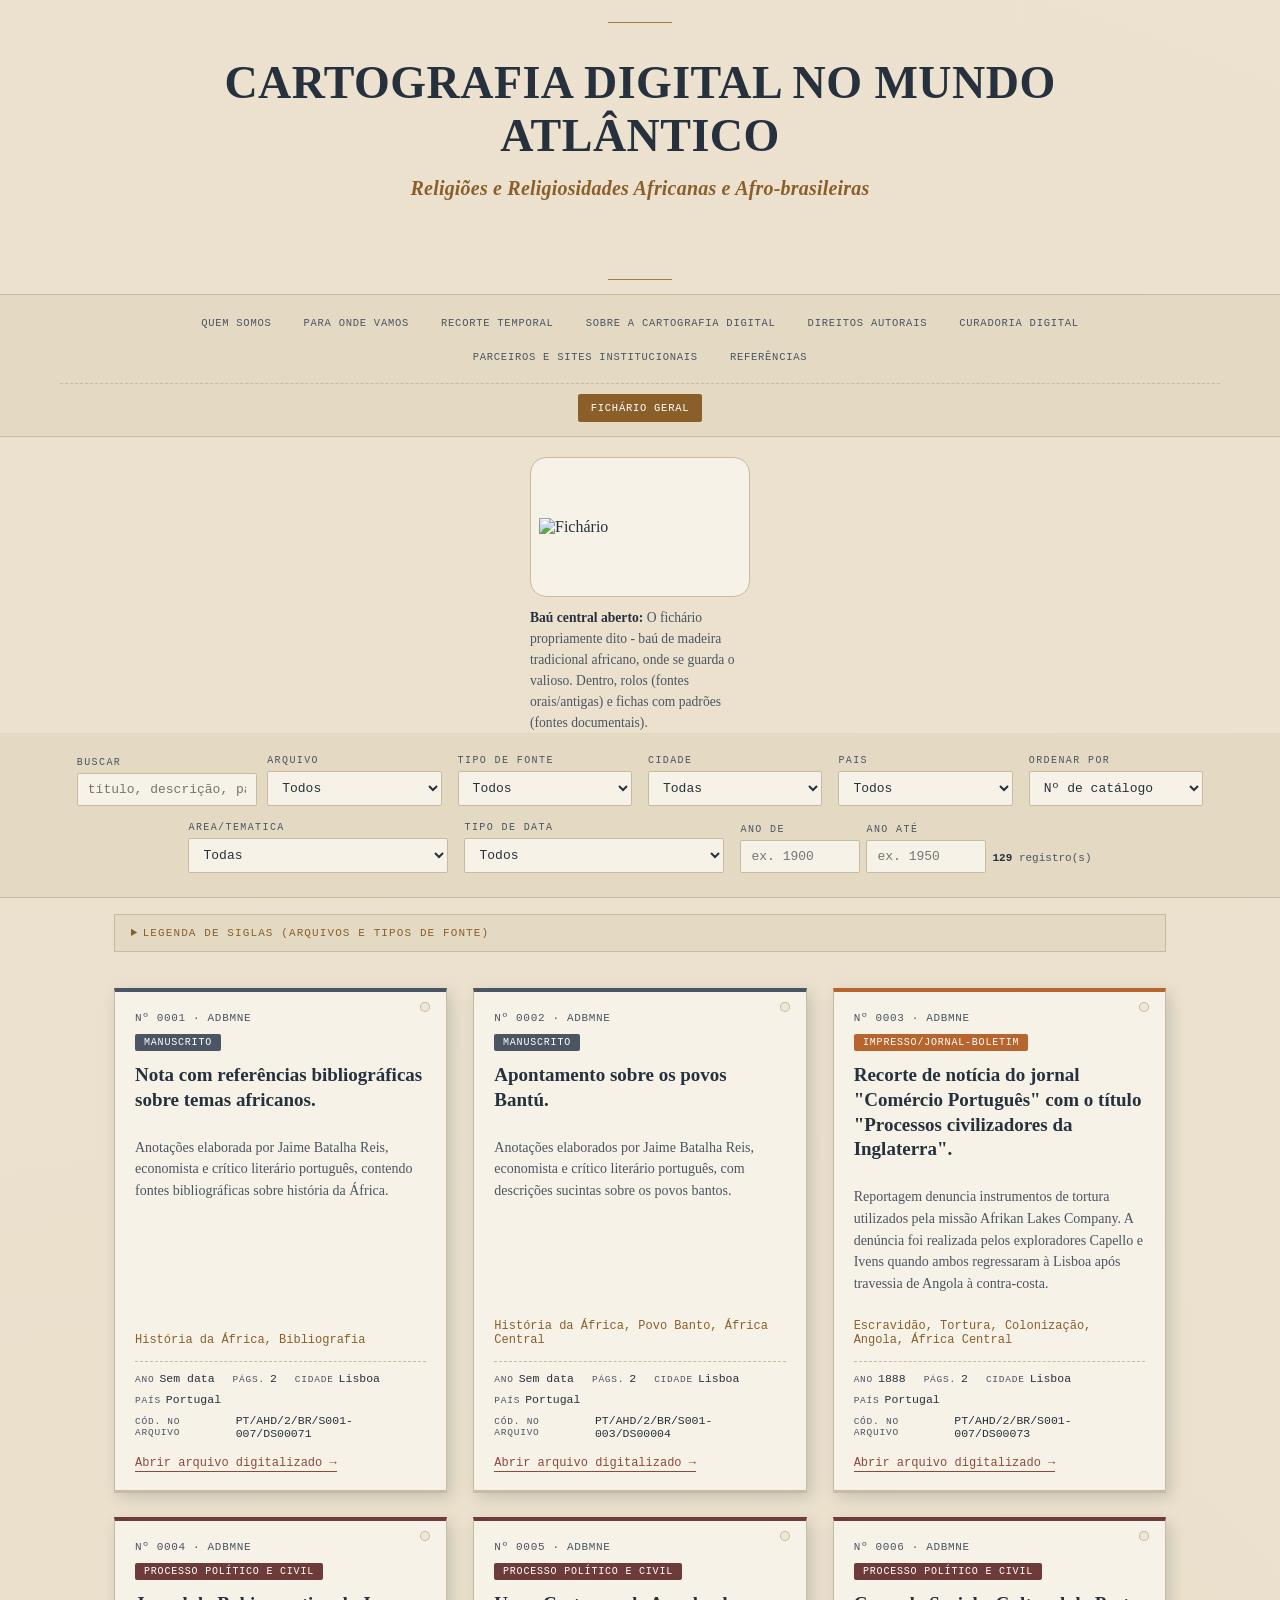
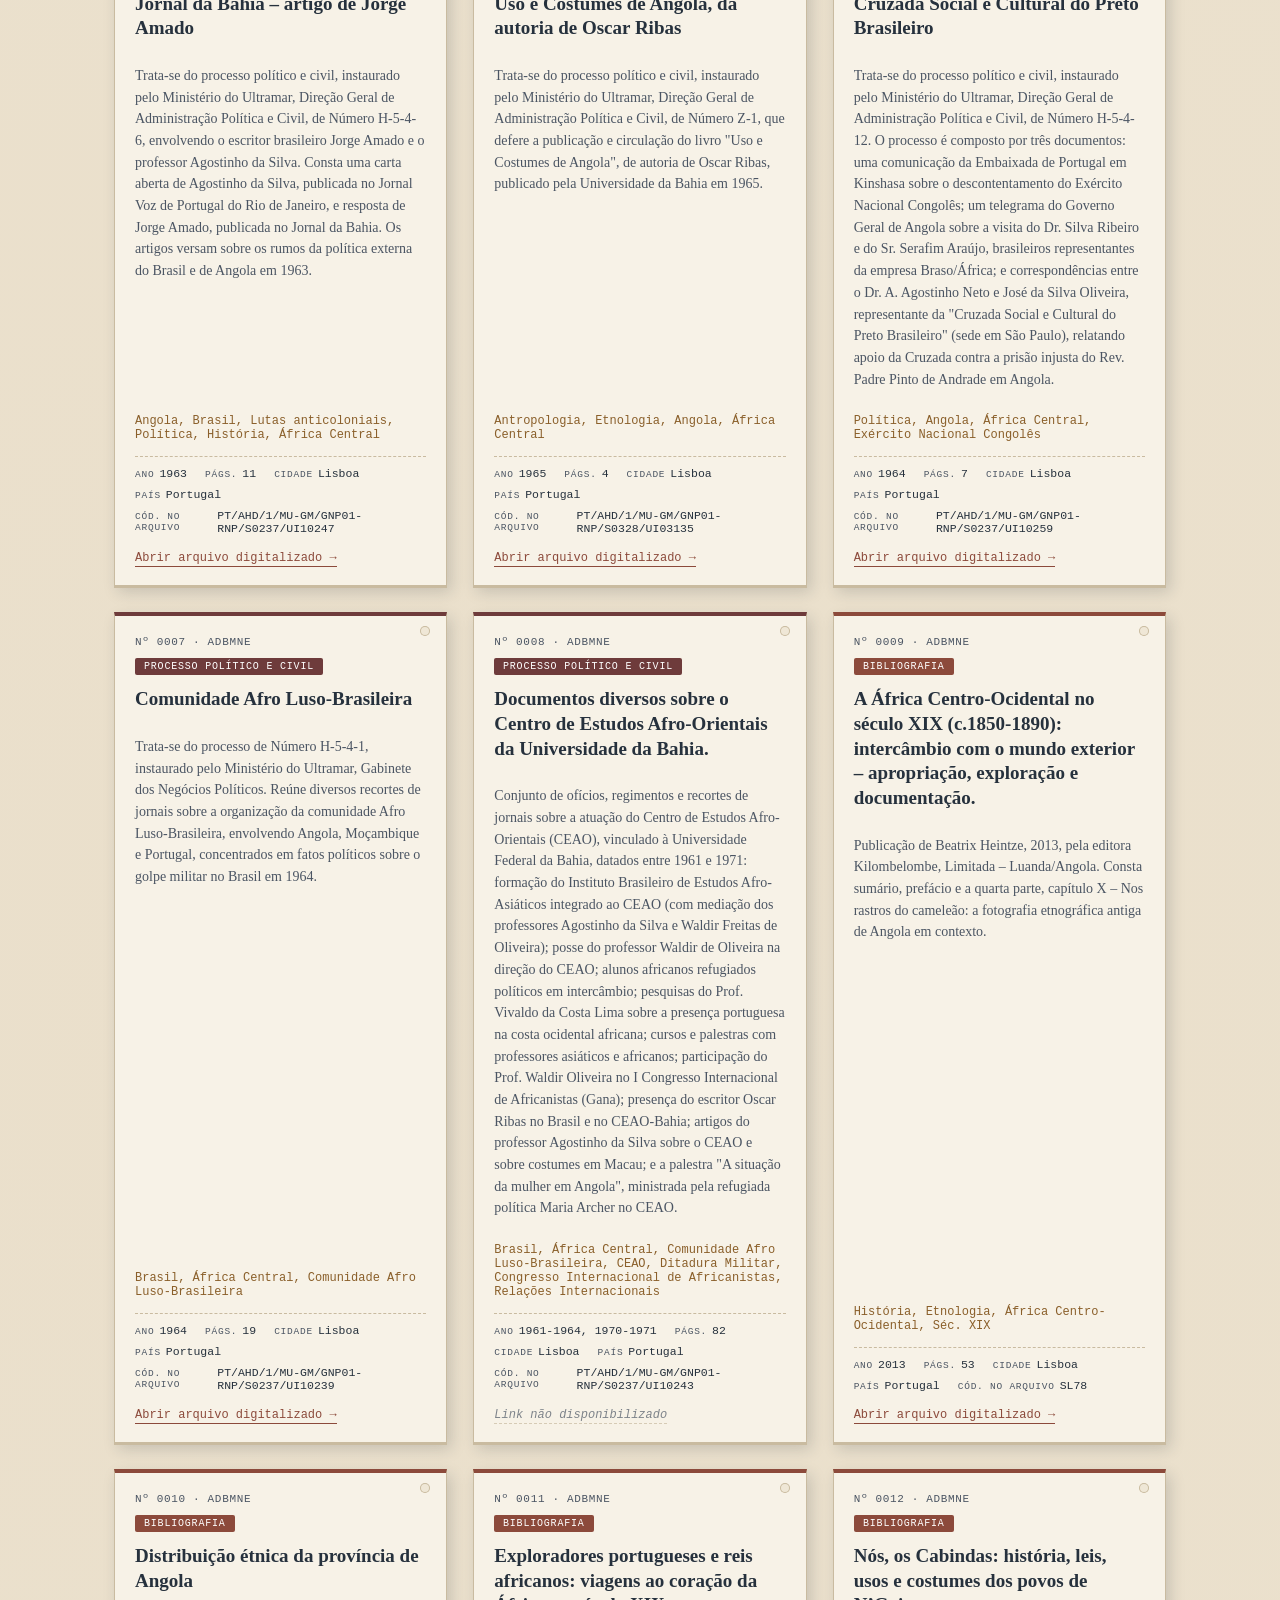
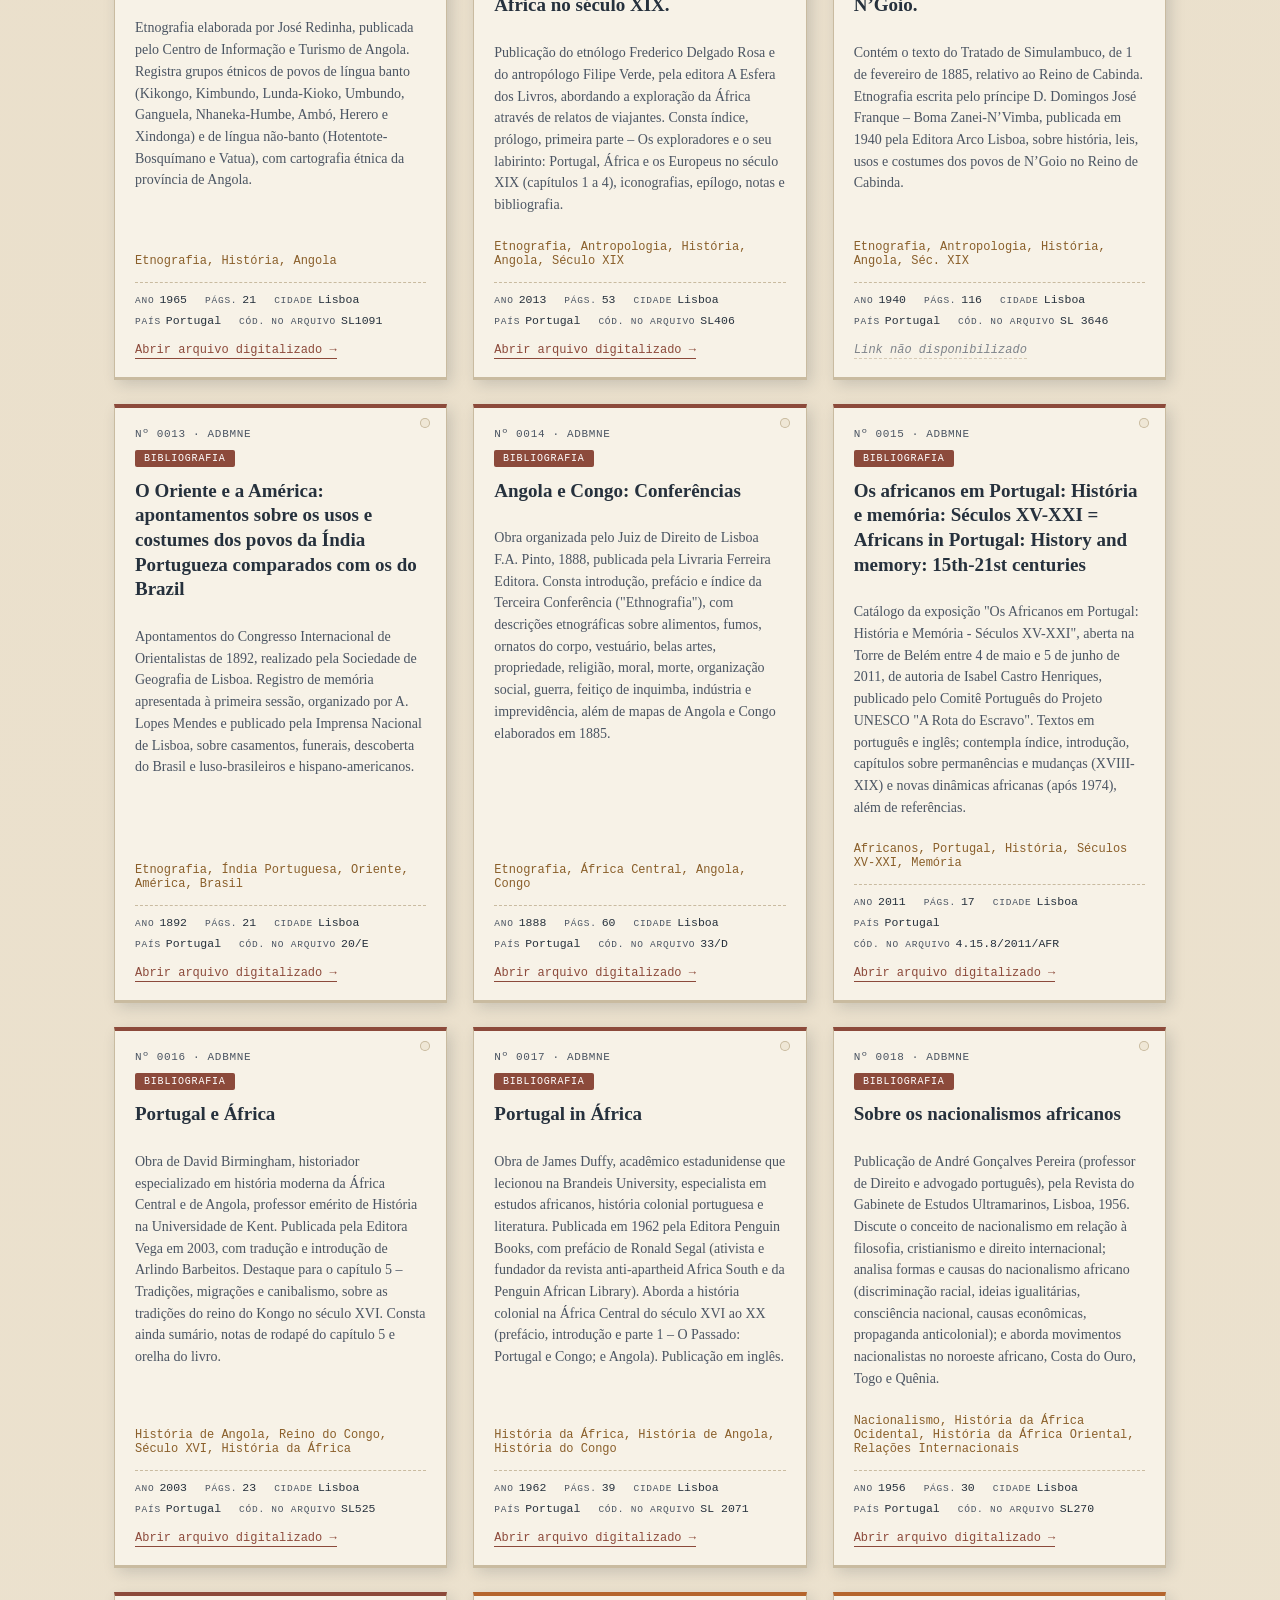
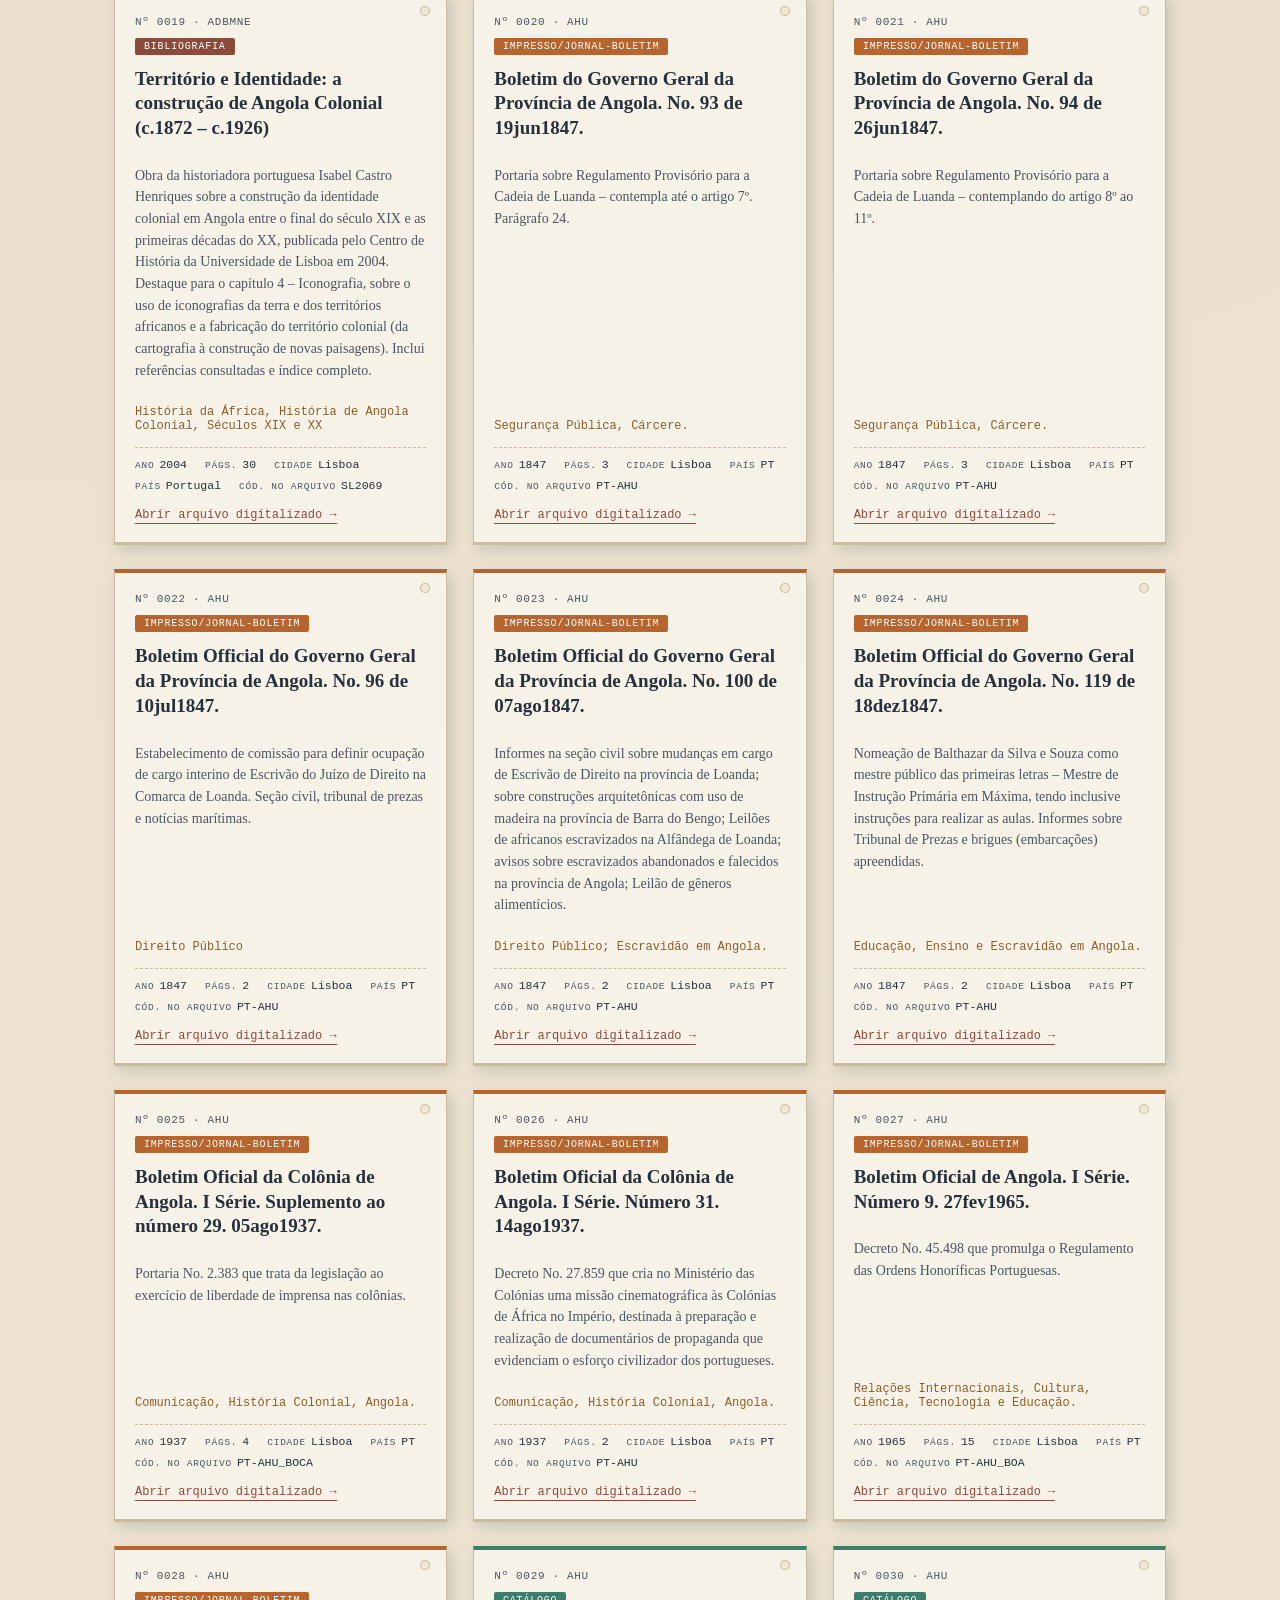
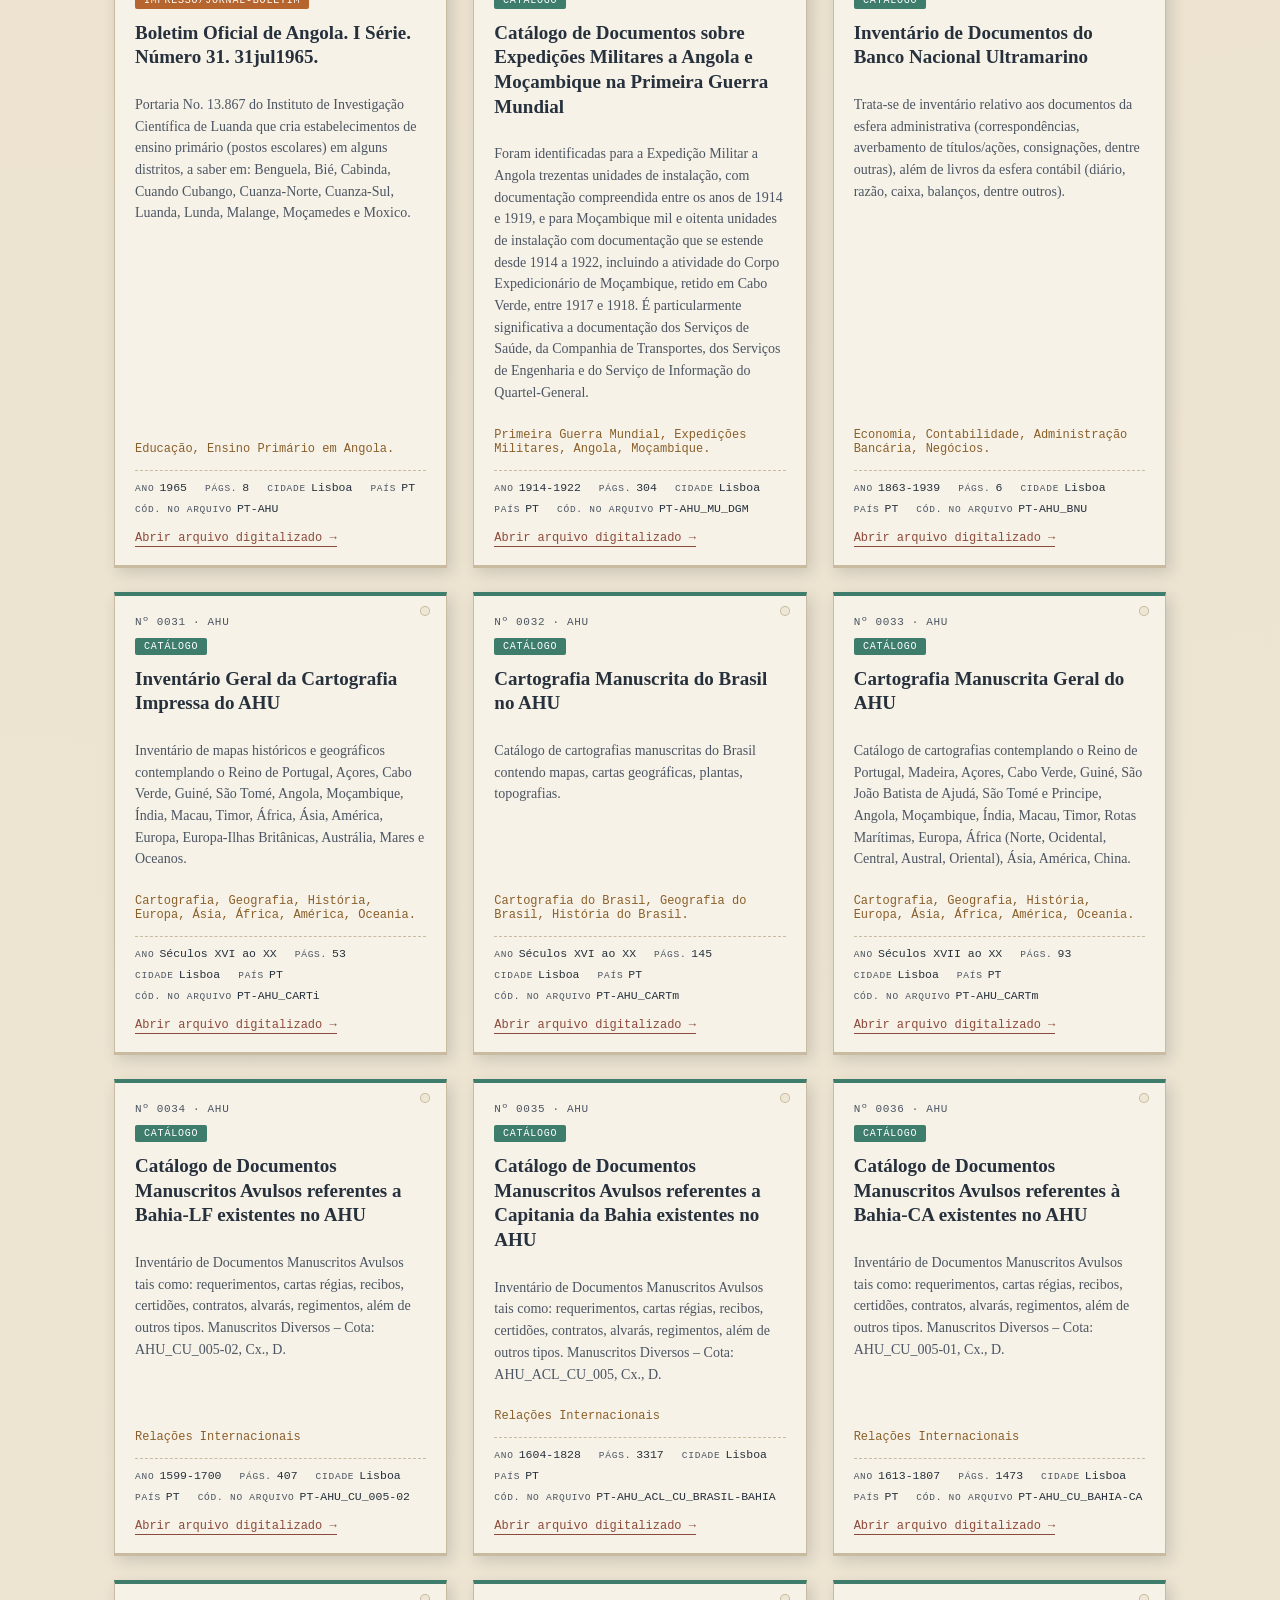
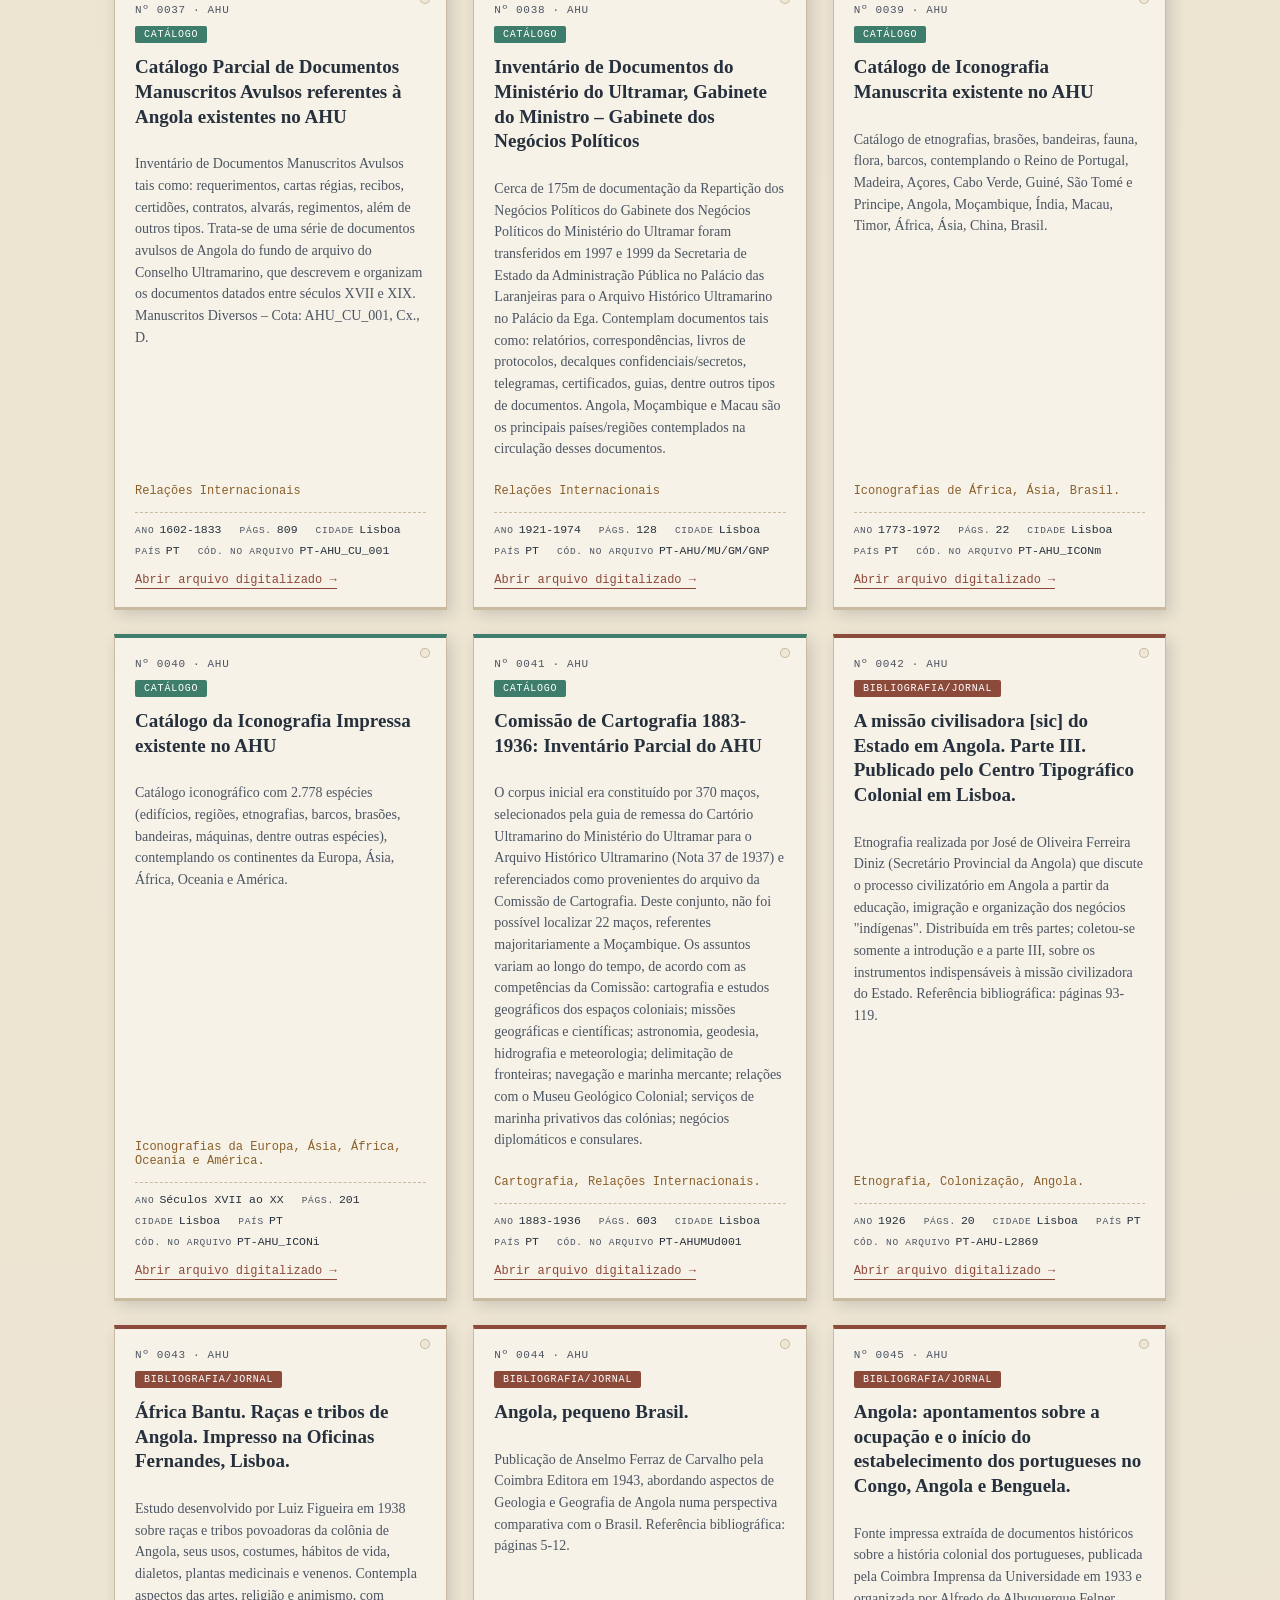
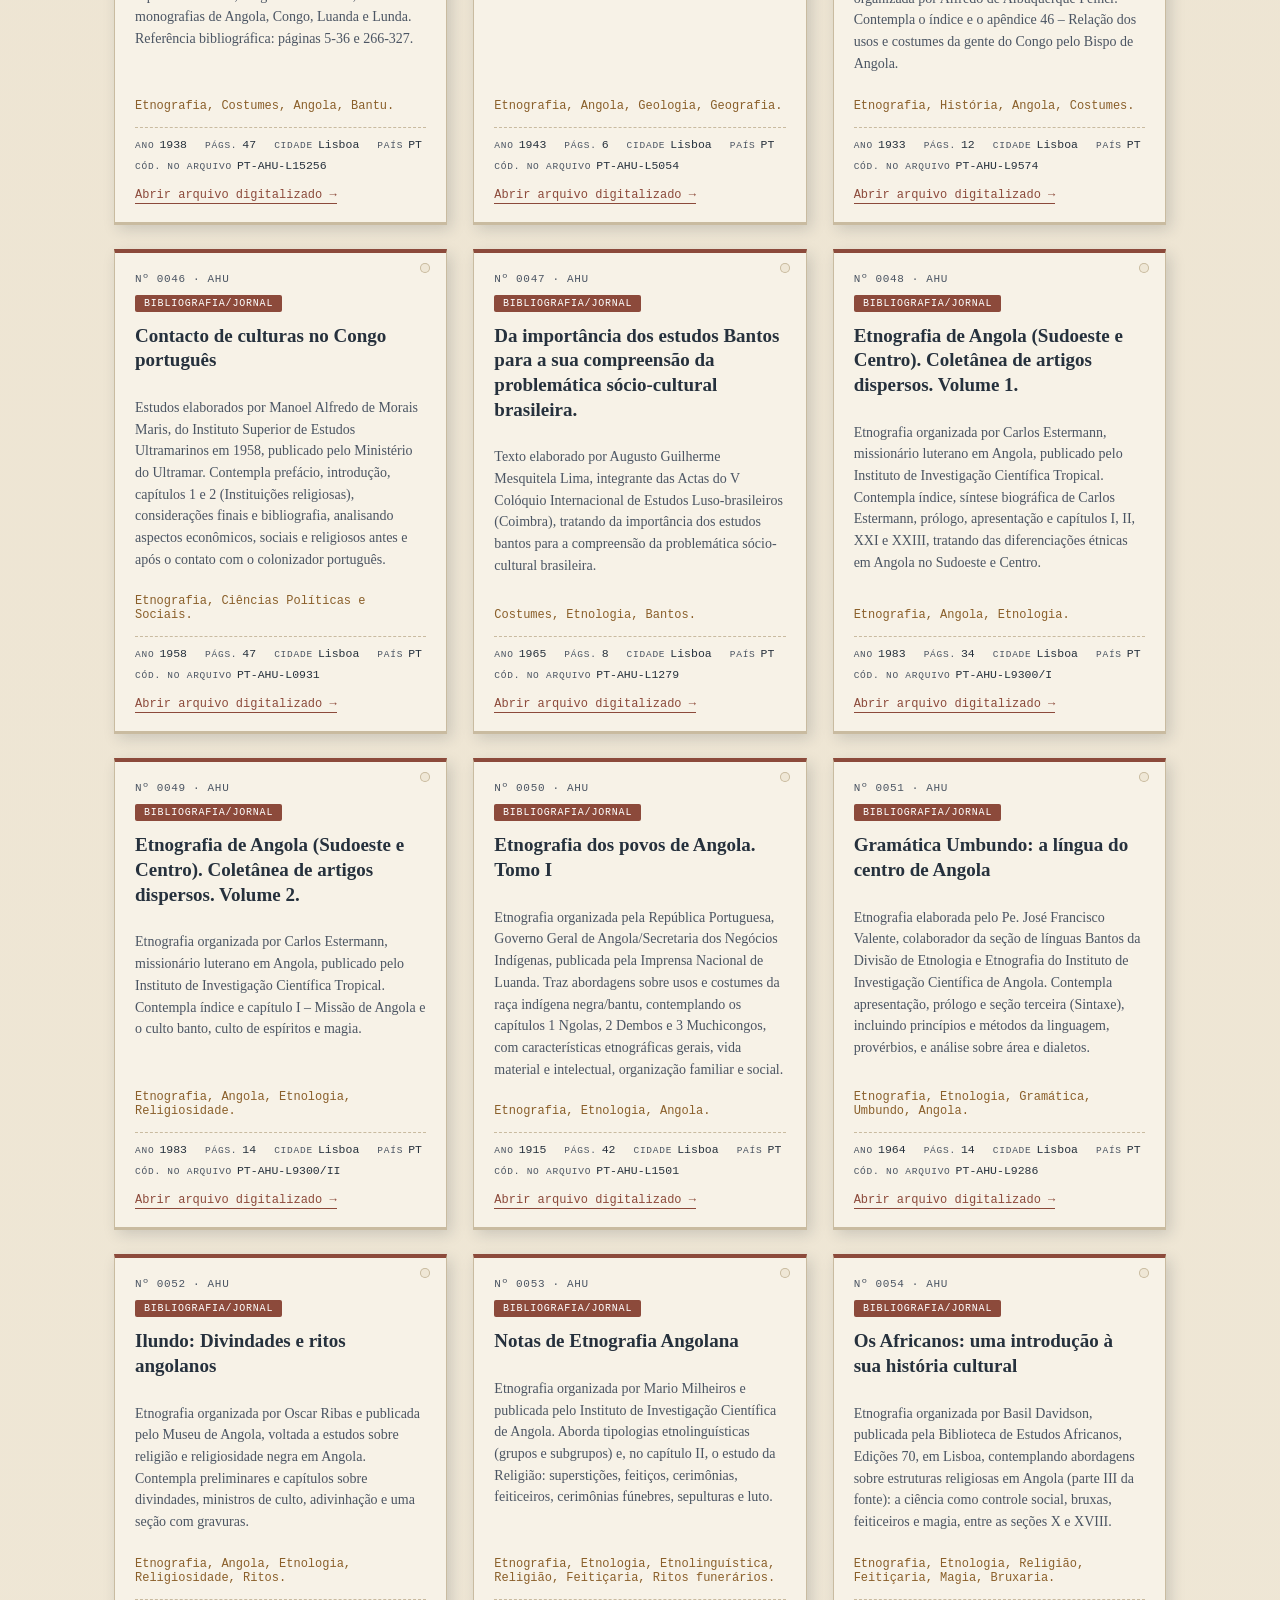
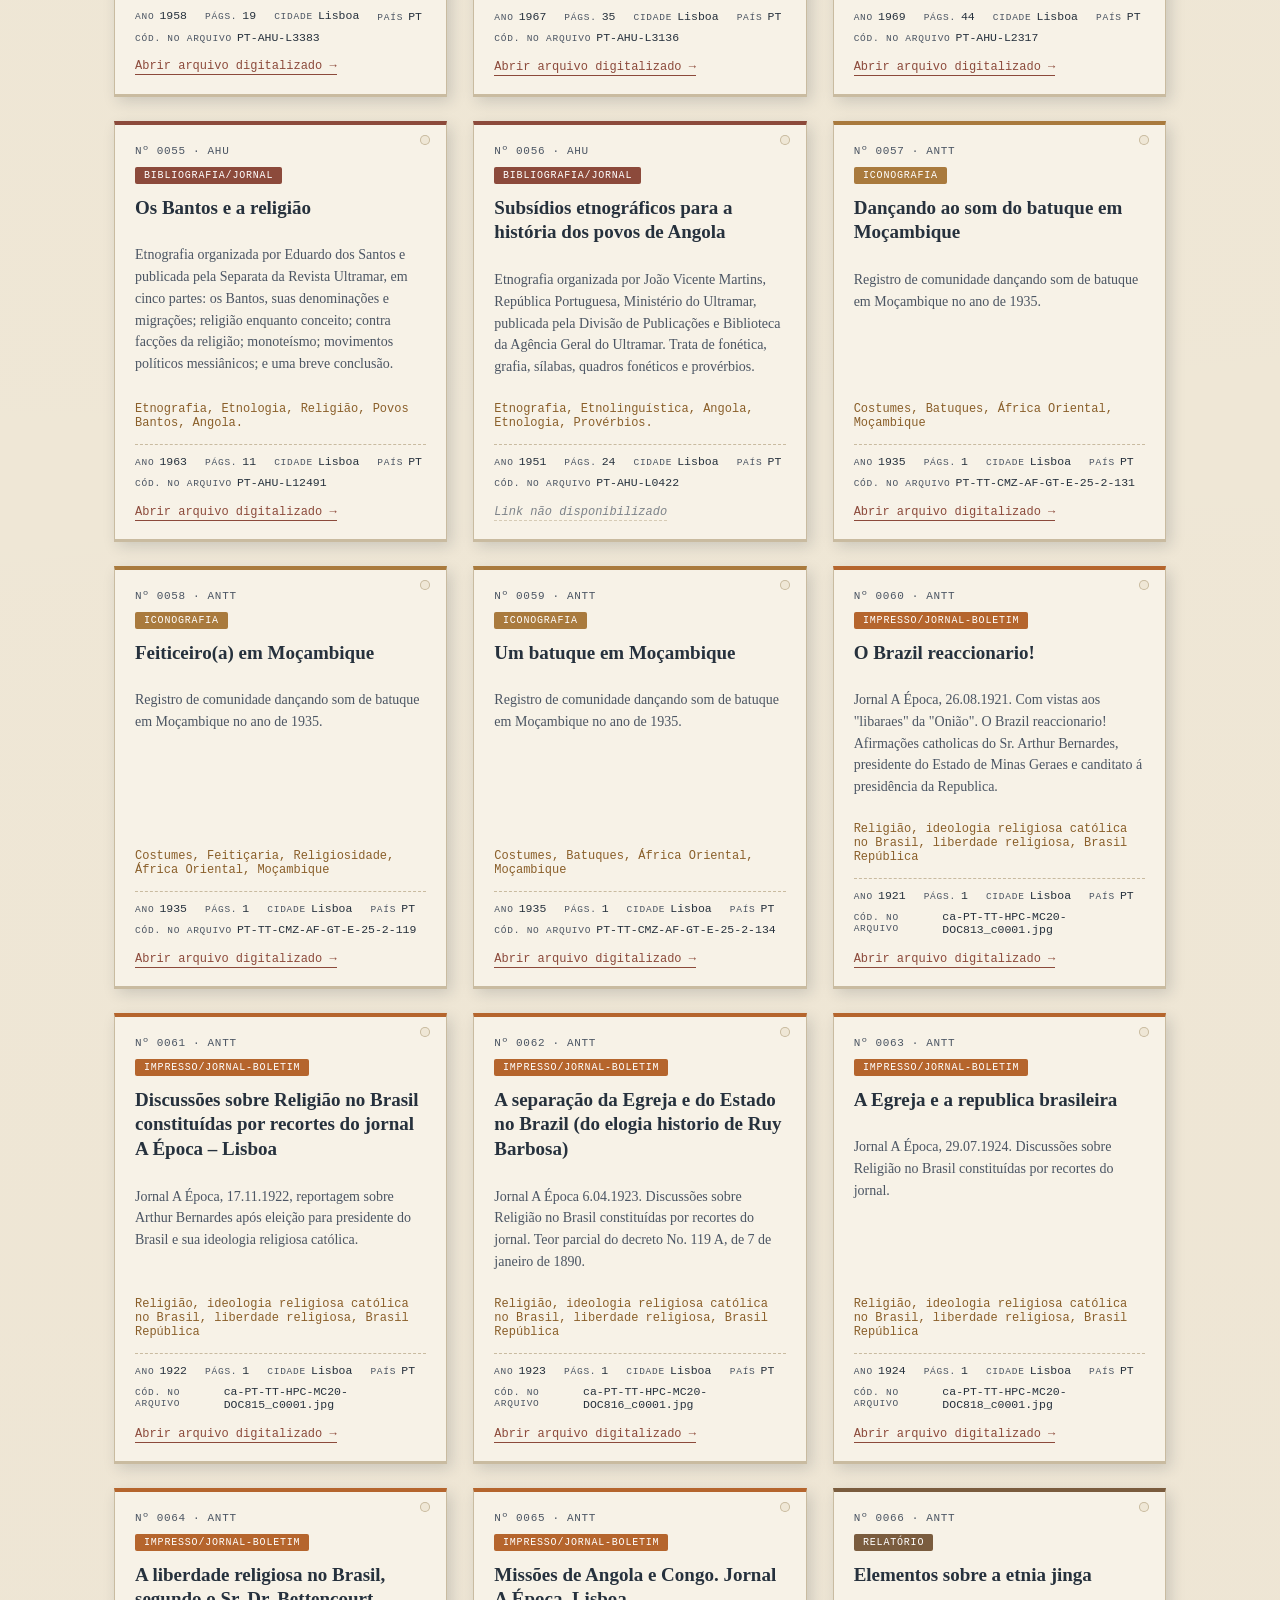
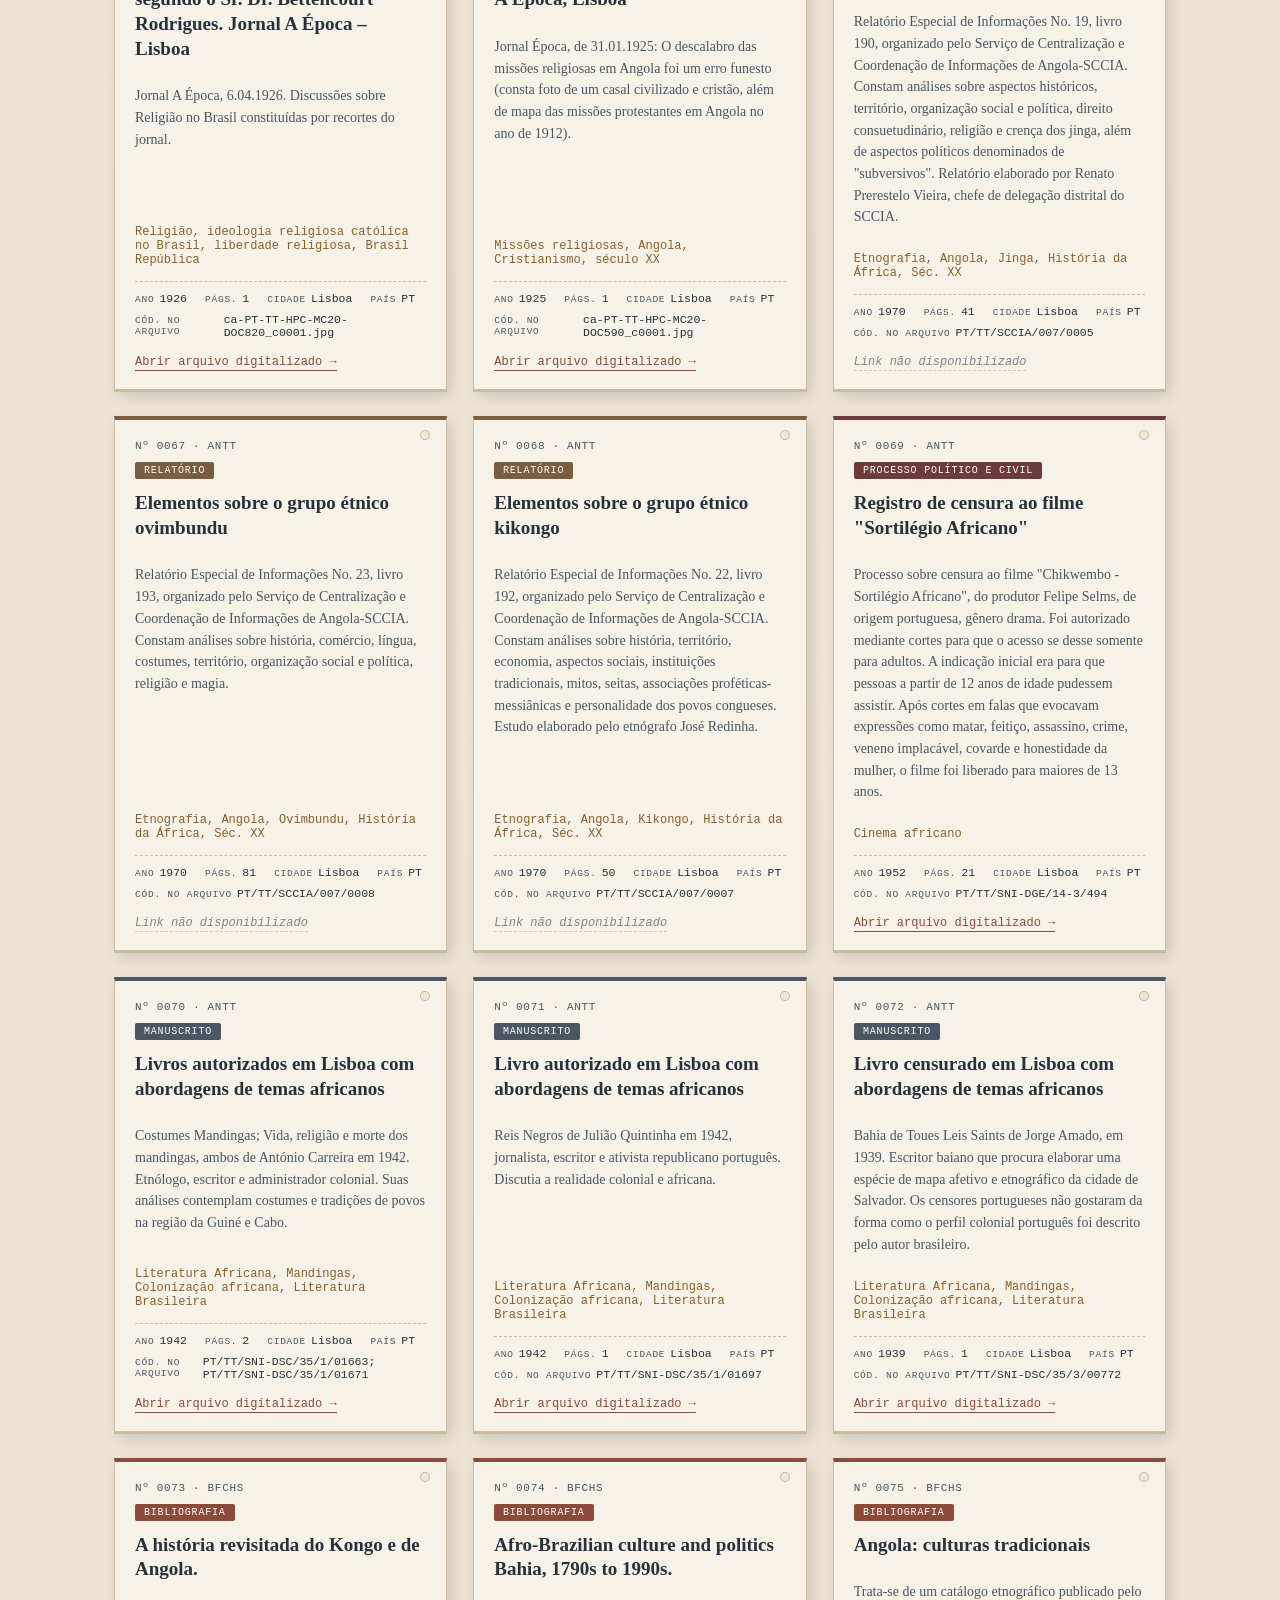
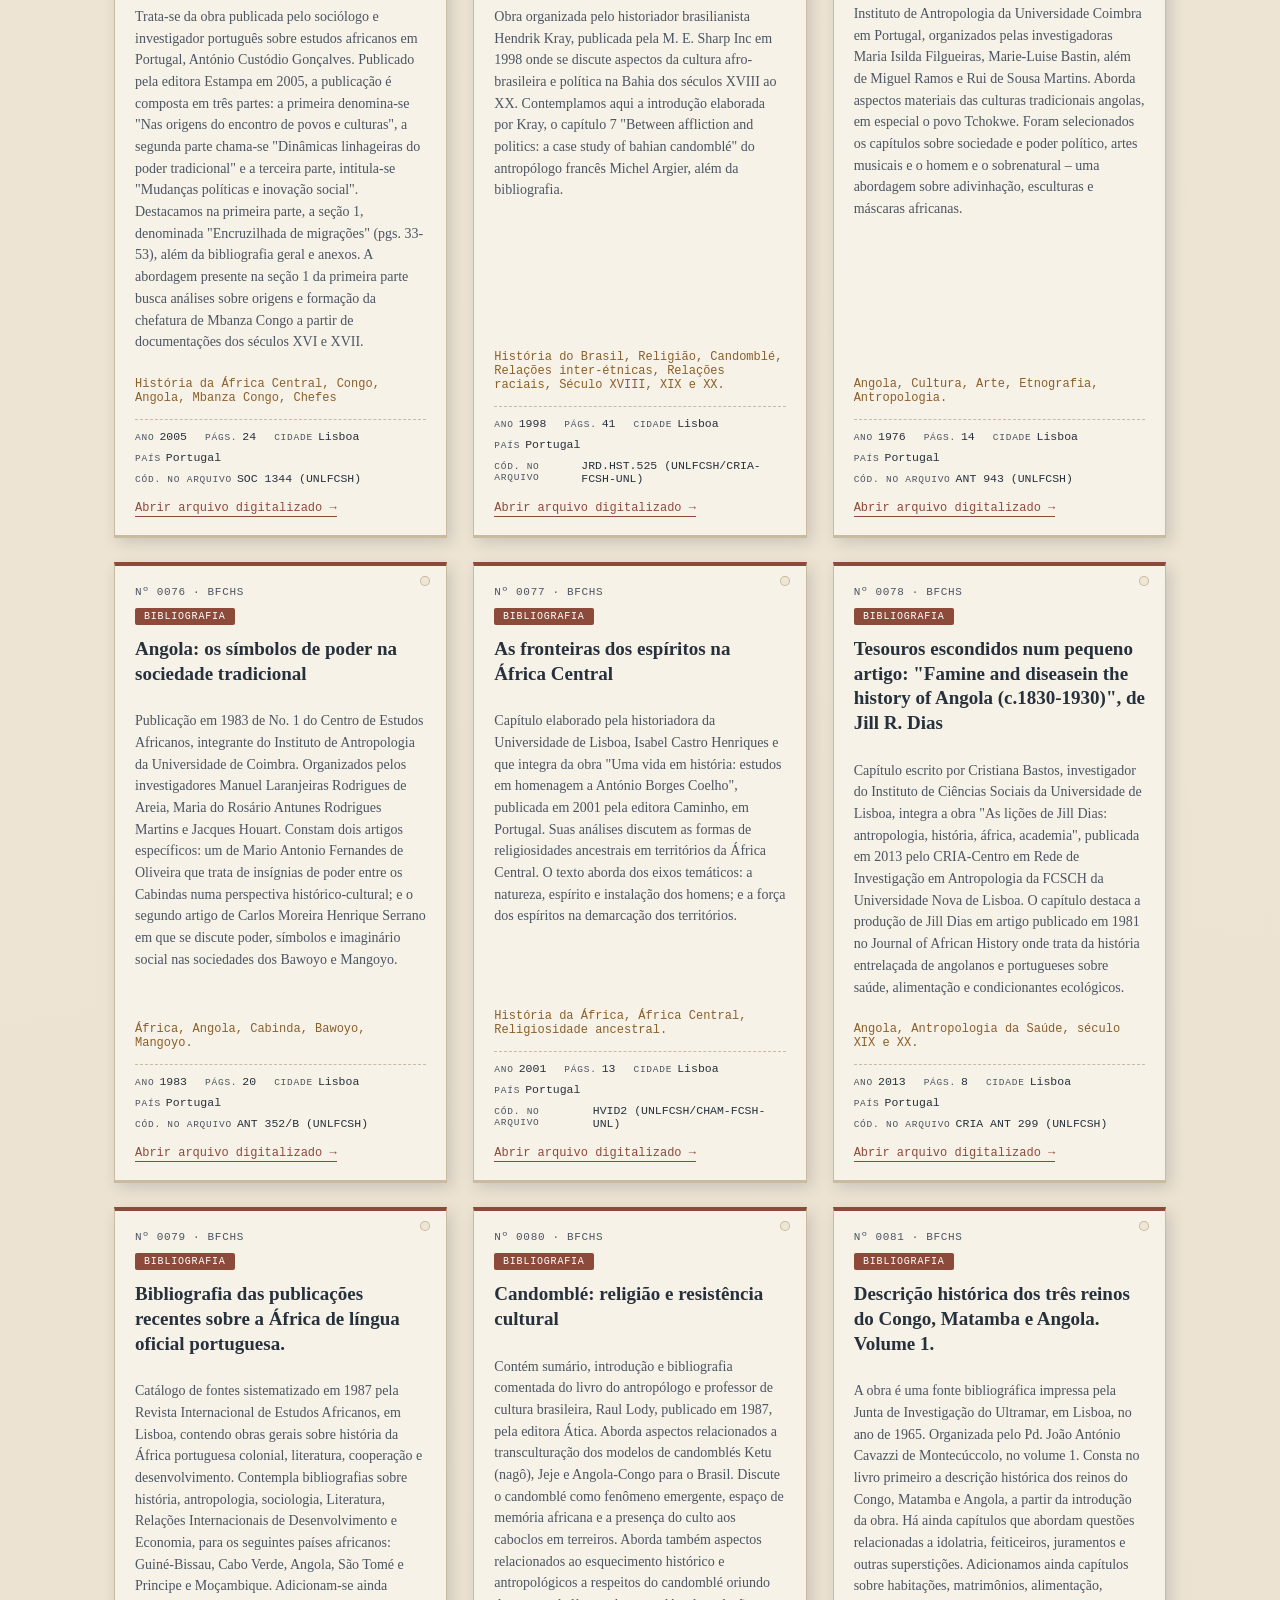
==== index.html @ bc7f5e46 "Atualização" ====
<!DOCTYPE html>
<html lang="pt-BR">
<head>
<meta charset="UTF-8">
<meta name="viewport" content="width=device-width, initial-scale=1.0">
<title>CARTOGRAFIA DIGITAL NO MUNDO ATLÂNTICO</title>
<style>
  @import url('https://cdnjs.cloudflare.com/ajax/libs/ibm-plex/6.4.1/css/ibm-plex-mono.min.css');

  :root{
    --paper: #EFE7D6;
    --paper-dark: #E4D9C2;
    --ink: #26313D;
    --ink-soft: #4B5563;
    --line: #C9BBA0;
    --brass: #A97A3D;
    --brass-dark: #8A5F2A;
    --seal: #8C4A3B;
    --card: #F7F2E7;
    --shadow: rgba(38,49,61,0.18);

    --c-C: #4C6B8A;  /* Cartografia - azul mapa */
    --c-B: #8C4A3B;  /* Bibliografia - vermelho tinta */
    --c-I: #A97A3D;  /* Iconografia - sépia */
    --c-F: #5B7A54;  /* Fotografia - verde musgo */
    --c-D: #6B5B95;  /* Documento oficial - roxo selo */
    --c-M: #4B5563;  /* Manuscrito - grafite */
    --c-A: #B08D57;  /* Áudio/Depoimento oral - dourado */
    --c-IMP: #B5652D;  /* Impresso/Jornal-Boletim - laranja queimado */
    --c-PPC: #6E3B3B;  /* Processo Político e Civil - vinho */
    --c-CAT: #3E7C6B;  /* Catálogo - verde petróleo */
    --c-RELAT: #7A5C3E;  /* Relatório - marrom couro */
  }

  *{box-sizing:border-box;}
  html{scroll-behavior:smooth;}

  body{
    margin:0;
    background:
      radial-gradient(circle at 20% 10%, rgba(169,122,61,0.07), transparent 40%),
      radial-gradient(circle at 80% 80%, rgba(140,74,59,0.06), transparent 45%),
      var(--paper);
    color:var(--ink);
    font-family: 'Source Serif 4', 'Georgia', serif;
    -webkit-font-smoothing: antialiased;
  }

  /* ---------- Header/Cabeçalho ---------- */
  header{
    padding: 56px 24px 40px;
    text-align:center;
    border-bottom: 1px solid var(--line);
    position:relative;
  }
  header::before, header::after{
    content:"";
    position:absolute;
    left:50%; transform:translateX(-50%);
    width:64px; height:1px;
    background:var(--brass);
  }
  header::before{ top:22px; }
  header::after{ bottom:14px; }

  .brand-mark{
    position:absolute;
    top:18px;
    left:24px;
    display:flex;
    align-items:center;
    gap:12px;
    max-width: 22vw;
  }
  .brand-mark--right{
    left:auto;
    right:24px;
  }
  .brand-mark .logo-slot{
    width:clamp(56px, 10vw, 230px);
    height:clamp(56px, 10vw, 230px);
    border:1px solid var(--line);
    border-radius:16px;
    background:var(--card);
    display:flex;
    align-items:center;
    justify-content:center;
    overflow:hidden;
    flex-shrink:0;
  }
  .brand-mark .logo-slot img{
    max-width:100%;
    max-height:100%;
    object-fit:contain;
    display:block;
  }
  .brand-mark .brand-label{
    font-family:'IBM Plex Mono', monospace;
    font-size:10.5px;
    letter-spacing:.1em;
    text-transform:uppercase;
    color:var(--ink-soft);
    text-align:left;
    line-height:1.35;
    max-width:130px;
  }
  @media (min-width:641px){
    header{ padding-bottom: 90px; }
    header{ padding-left: clamp(90px, 14vw, 260px); padding-right: clamp(90px, 14vw, 260px); }
  }
  @media (max-width:900px){
    .brand-mark .logo-slot{ width:clamp(48px, 9vw, 90px); height:clamp(48px, 9vw, 90px); }
  }
  @media (max-width:640px){
    header{ padding-left:24px; padding-right:24px; }
    .brand-mark{
      position:static;
      display:inline-flex;
      justify-content:center;
      vertical-align:top;
      margin:0 10px 14px;
      max-width:none;
    }
    .brand-mark .logo-slot{ width:64px; height:64px; }
  }

  /* ---------- Navegação entre páginas ---------- */
  .site-nav{
    display:flex;
    flex-direction:column;
    align-items:center;
    gap:10px;
    padding:14px clamp(16px, 5vw, 60px);
    background:var(--paper-dark);
    border-bottom:1px solid var(--line);
  }
  .site-nav-row{
    display:flex;
    flex-wrap:wrap;
    justify-content:center;
    gap:6px;
  }
  .site-nav-row--fichario{
    margin-top:2px;
    padding-top:10px;
    border-top:1px dashed var(--line);
    width:100%;
  }
  .site-nav button{
    font-family:'IBM Plex Mono', monospace;
    font-size:10.5px;
    letter-spacing:.07em;
    text-transform:uppercase;
    color:var(--ink-soft);
    background:transparent;
    border:1px solid transparent;
    padding:7px 12px;
    border-radius:2px;
    cursor:pointer;
    transition: all .15s ease;
    white-space:nowrap;
  }
  .site-nav button:hover{
    color:var(--ink);
    border-color:var(--line);
  }
  .site-nav button.active{
    color:#fff;
    background:var(--brass-dark);
    border-color:var(--brass-dark);
  }

  /* ---------- Páginas de conteúdo institucional ---------- */
  .page{ display:none; }
  .page.active{ display:block; }

  .content-wrap{
    max-width:820px;
    margin:0 auto;
    padding:48px 24px 90px;
  }
  .content-eyebrow{
    font-family:'IBM Plex Mono', monospace;
    font-size:11px;
    letter-spacing:.24em;
    text-transform:uppercase;
    color:var(--brass-dark);
    margin-bottom:10px;
  }
  .content-wrap h2{
    font-family:'Playfair Display', 'Georgia', serif;
    font-size:clamp(24px, 4vw, 32px);
    margin:0 0 26px;
    padding-bottom:16px;
    border-bottom:1px solid var(--line);
  }
  .content-wrap h3{
    font-family:'Playfair Display', 'Georgia', serif;
    font-size:19px;
    margin:34px 0 12px;
    color:var(--brass-dark);
  }
  .content-wrap p{
    font-size:15.5px;
    line-height:1.75;
    color:var(--ink);
    margin:0 0 16px;
  }
  .content-wrap ul, .content-wrap ol{
    margin:0 0 16px;
    padding-left:22px;
    line-height:1.7;
    font-size:15px;
  }
  .content-wrap li{ margin-bottom:6px; }
  .content-wrap a{ color:var(--seal); }
  .content-wrap strong{ color:var(--brass-dark); }

  .content-body-with-image{
    display:flex;
    gap:28px;
    align-items:flex-start;
  }
  .content-body-with-image .content-text{
    flex:1;
    min-width:0;
  }
  .content-image{
    display:block;
    width:100%;
    max-height:360px;
    object-fit:contain;
    margin:16px auto 0;
  }
  .page-figure{
    flex-shrink:0;
    width:clamp(140px, 22vw, 220px);
    display:flex;
    flex-direction:column;
    gap:10px;
  }
  .page-image{
    width:100%;
    min-height:140px;
    border:1px solid var(--line);
    border-radius:16px;
    background:var(--card);
    overflow:hidden;
    display:flex;
    align-items:center;
    justify-content:center;
    padding:8px;
  }
  .page-image img{
    width:100%;
    height:auto;
    max-height:360px;
    object-fit:contain;
    display:block;
  }
  .project-logo{
    display:flex;
    justify-content:center;
    margin-top:8px;
  }
  .project-logo img{
    width:auto;
    max-width:160px;
    max-height:120px;
    object-fit:contain;
    display:block;
  }
  .page-image.placeholder{
    flex-direction:column;
    gap:6px;
    border-style:dashed;
    color:var(--ink-soft);
    text-align:center;
    padding:10px;
  }
  .page-image.placeholder .ph-icon{ font-size:1.8rem; opacity:.55; }
  .page-image.placeholder .ph-txt{ font-size:0.7rem; letter-spacing:.04em; text-transform:uppercase; opacity:.7; }
  .page-figure-caption{
    margin:0;
    font-size:0.85rem;
    line-height:1.55;
    color:var(--ink-soft);
  }
  .page-figure-caption strong{ color:var(--ink); }
  .page-intro-figure{
    padding:20px clamp(16px, 5vw, 60px) 0;
  }
  .page-intro-figure .page-figure{
    width:clamp(140px, 22vw, 220px);
    margin:0 auto;
  }
  @media (max-width:640px){
    .content-body-with-image{ flex-direction:column; }
    .page-figure{ width:100%; max-width:260px; margin:0 auto 10px; }
  }

  .info-table{
    width:100%;
    border-collapse:collapse;
    margin:8px 0 24px;
    font-size:13px;
  }
  .info-table caption{
    font-family:'IBM Plex Mono', monospace;
    font-size:11px;
    letter-spacing:.06em;
    color:var(--ink-soft);
    text-align:left;
    margin-bottom:8px;
  }
  .info-table th, .info-table td{
    border:1px solid var(--line);
    padding:8px 10px;
    text-align:left;
  }
  .info-table thead th{
    background:var(--paper-dark);
    font-family:'IBM Plex Mono', monospace;
    font-size:10.5px;
    letter-spacing:.06em;
    text-transform:uppercase;
    color:var(--ink-soft);
  }
  .info-table td{ font-family:'IBM Plex Mono', monospace; }
  .info-table tfoot td{ font-weight:700; background:var(--paper-dark); }

  .meta-steps{
    list-style:none;
    margin:0 0 24px;
    padding:0;
    display:flex;
    flex-direction:column;
    gap:10px;
  }
  .meta-steps li{
    display:flex;
    gap:14px;
    align-items:flex-start;
    border:1px solid var(--line);
    background:var(--card);
    padding:12px 14px;
    border-radius:2px;
  }
  .meta-steps .num{
    flex-shrink:0;
    width:24px; height:24px;
    border-radius:50%;
    background:var(--brass-dark);
    color:#fff;
    font-family:'IBM Plex Mono', monospace;
    font-size:11px;
    display:flex;
    align-items:center;
    justify-content:center;
  }
  .meta-steps .txt b{
    display:block;
    font-family:'IBM Plex Mono', monospace;
    font-size:13px;
    line-height:1.4;
    letter-spacing:.04em;
    text-transform:uppercase;
    color:var(--brass-dark);
    margin-bottom:3px;
  }
  .meta-steps .txt span{
    font-size:13.5px;
    color:var(--ink-soft);
    line-height:1.5;
  }

  .partner-cols{
    display:grid;
    grid-template-columns: repeat(auto-fit, minmax(220px, 1fr));
    gap:24px;
    margin-bottom:24px;
  }
  .partner-cols h4{
    font-family:'IBM Plex Mono', monospace;
    font-size:10.5px;
    letter-spacing:.08em;
    text-transform:uppercase;
    color:var(--ink-soft);
    margin:0 0 8px;
  }

  .ref-item{
    font-size:13.5px;
    line-height:1.7;
    color:var(--ink-soft);
    margin-bottom:14px;
    padding-left:0;
  }

  .contact-box{
    margin-top:30px;
    padding:16px 18px;
    border:1px solid var(--line);
    background:var(--paper-dark);
    font-family:'IBM Plex Mono', monospace;
    font-size:13px;
  }

  .eyebrow{
    font-family:'IBM Plex Mono', monospace;
    font-size:11px;
    letter-spacing:.28em;
    text-transform:uppercase;
    color:var(--brass-dark);
    margin-bottom:14px;
  }
  h1{
    font-family:'Playfair Display', 'Georgia', serif;
    font-weight:700;
    font-size:clamp(28px, 5vw, 46px);
    margin:0 0 10px;
    letter-spacing:.01em;
  }
  header p{
    max-width:560px;
    margin:0 auto;
    color:var(--ink-soft);
    font-size:15px;
    line-height:1.6;
  }
  header p.header-subtitle{
    font-family:'Playfair Display', 'Georgia', serif;
    font-size:clamp(16px, 2.4vw, 20px);
    font-weight:600;
    font-style:italic;
    color:var(--brass-dark);
    letter-spacing:.01em;
  }

  /* ---------- Filtros ---------- */
  .drawer{
    width:100%;
    max-width:none;
    margin: 0;
    padding: 22px clamp(24px, 6vw, 80px);
    background:var(--paper-dark);
    border-bottom:1px solid var(--line);
    display:flex;
    flex-direction:column;
    gap:14px;
    align-items:center;
    position:sticky;
    top:0;
    z-index:10;
    backdrop-filter: blur(2px);
  }
  .drawer-row{
    width:100%;
    display:flex;
    flex-wrap:nowrap;
    gap:16px;
    align-items:flex-end;
    justify-content:center;
    overflow-x:auto;
    padding-bottom:2px;
  }
  .drawer-row-secondary{
    flex-wrap:wrap;
    row-gap:8px;
    justify-content:center;
  }
  .drawer-row-secondary .field{ flex:0 1 260px; }
  .field{
    display:flex;
    flex-direction:column;
    gap:5px;
    flex:1 1 130px;
    min-width:0;
  }
  .drawer-row .field{ flex-shrink:1; }
  .field label{
    font-family:'IBM Plex Mono', monospace;
    font-size:10px;
    letter-spacing:.14em;
    text-transform:uppercase;
    color:var(--ink-soft);
  }
  .field input, .field select{
    font-family:'IBM Plex Mono', monospace;
    font-size:13px;
    padding:8px 10px;
    border:1px solid var(--line);
    background:var(--card);
    color:var(--ink);
    border-radius:2px;
    min-width:120px;
    width:100%;
  }
  .field input:focus, .field select:focus{
    outline:2px solid var(--brass);
    outline-offset:1px;
  }
  #busca{ min-width:180px; flex:1.4; }

  .count-tag{
    font-family:'IBM Plex Mono', monospace;
    font-size:11px;
    color:var(--ink-soft);
    padding-bottom:9px;
    white-space:nowrap;
  }
  .count-tag b{ color:var(--ink); }

  /* ---------- Grid de fichas ---------- */
  main{
    max-width:1100px;
    margin:0 auto;
    padding:36px 24px 80px;
  }
  .grid{
    display:grid;
    grid-template-columns: repeat(auto-fill, minmax(300px, 1fr));
    gap:26px;
  }

  .card{
    background:var(--card);
    border:1px solid var(--line);
    border-top: 4px solid var(--tipo-color, var(--brass));
    box-shadow: 0 2px 0 var(--line), 4px 6px 14px var(--shadow);
    padding:20px 20px 18px;
    position:relative;
    display:flex;
    flex-direction:column;
    gap:10px;
    opacity:0;
    transform:translateY(10px);
    animation: rise .5s ease forwards;
  }
  @keyframes rise{ to{ opacity:1; transform:translateY(0);} }

  .card::before{
    content:"";
    position:absolute;
    top:10px; right:16px;
    width:10px; height:10px;
    border-radius:50%;
    background: var(--paper);
    box-shadow: inset 0 0 0 1px var(--line);
  }

  .catalog-no{
    font-family:'IBM Plex Mono', monospace;
    font-size:11px;
    color:var(--ink-soft);
    letter-spacing:.06em;
  }

  .tipo-tag{
    align-self:flex-start;
    font-family:'IBM Plex Mono', monospace;
    font-size:10px;
    letter-spacing:.08em;
    text-transform:uppercase;
    color:#fff;
    background:var(--tipo-color, var(--brass));
    padding:3px 9px;
    border-radius:2px;
  }

  .card h3{
    font-family:'Playfair Display', 'Georgia', serif;
    font-size:19px;
    margin:2px 0 0;
    line-height:1.3;
  }

  .desc{
    font-size:14px;
    color:var(--ink-soft);
    line-height:1.55;
    flex-grow:1;
  }

  .meta-row{
    display:flex;
    flex-wrap:wrap;
    gap:8px 18px;
    font-family:'IBM Plex Mono', monospace;
    font-size:11.5px;
    color:var(--ink);
    border-top:1px dashed var(--line);
    padding-top:10px;
    margin-top:4px;
  }
  .meta-row span{ display:flex; gap:5px; align-items:baseline; }
  .meta-row span em{
    font-style:normal;
    color:var(--ink-soft);
    text-transform:uppercase;
    font-size:9.5px;
    letter-spacing:.08em;
  }

  .tema{
    font-size:12px;
    color:var(--brass-dark);
    font-family:'IBM Plex Mono', monospace;
  }

  .link-arquivo{
    margin-top:6px;
    align-self:flex-start;
    font-family:'IBM Plex Mono', monospace;
    font-size:12px;
    color:var(--seal);
    text-decoration:none;
    border-bottom:1px solid var(--seal);
    padding-bottom:1px;
    transition: opacity .15s ease;
  }
  .link-arquivo:hover{ opacity:.65; }

  .link-indisponivel{
    margin-top:6px;
    align-self:flex-start;
    font-family:'IBM Plex Mono', monospace;
    font-size:12px;
    color:var(--ink-soft);
    opacity:.7;
    font-style:italic;
    border-bottom:1px dashed var(--line);
    padding-bottom:1px;
  }

  .card:hover{
    box-shadow: 0 2px 0 var(--line), 6px 10px 20px var(--shadow);
    transform: translateY(-2px);
    transition: box-shadow .2s ease, transform .2s ease;
  }

  .legenda{
    max-width:1100px;
    margin:0 auto;
    padding:16px 24px 0;
  }
  .legenda details{
    border:1px solid var(--line);
    background:var(--paper-dark);
    padding:12px 16px;
  }
  .legenda summary{
    font-family:'IBM Plex Mono', monospace;
    font-size:11px;
    letter-spacing:.1em;
    text-transform:uppercase;
    color:var(--brass-dark);
    cursor:pointer;
  }
  .legenda-corpo{
    display:grid;
    grid-template-columns: repeat(auto-fit, minmax(240px, 1fr));
    gap:18px;
    margin-top:12px;
  }
  .legenda-grupo h4{
    font-family:'IBM Plex Mono', monospace;
    font-size:10px;
    letter-spacing:.1em;
    text-transform:uppercase;
    color:var(--ink-soft);
    margin:0 0 8px;
  }
  .legenda-item{
    display:flex;
    align-items:baseline;
    gap:8px;
    font-size:12.5px;
    color:var(--ink);
    padding:3px 0;
  }
  .legenda-item .swatch{
    width:10px; height:10px;
    border-radius:2px;
    flex-shrink:0;
    background:var(--brass);
  }
  .legenda-item .sigla{
    font-family:'IBM Plex Mono', monospace;
    font-weight:700;
    min-width:44px;
  }

  .empty, .erro{
    text-align:center;
    padding:60px 20px;
    color:var(--ink-soft);
    font-family:'IBM Plex Mono', monospace;
    font-size:13px;
  }
  .erro{ color:var(--seal); }

  footer{
    text-align:center;
    padding:26px;
    font-family:'IBM Plex Mono', monospace;
    font-size:10.5px;
    color:var(--ink-soft);
    border-top:1px solid var(--line);
    letter-spacing:.04em;
  }

  @media (prefers-reduced-motion: reduce){
    .card{ animation:none; opacity:1; transform:none; }
  }
</style>
</head>
<body>

<header>
  <div class="brand-mark">
    <span class="logo-slot">
      <img src="https://i.ibb.co/hRgBhVH2/Whats-App-Image-2026-09-14-at-12-13-45.jpg" alt="Logo do projeto" onerror="this.parentElement.style.display='none'">
    </span>
  </div>
  <div class="brand-mark brand-mark--right">
    <span class="logo-slot">
      <img src="https://i.ibb.co/gMy9X9Sw/imagem-direit.jpg" alt="Imagem institucional" onerror="this.parentElement.style.display='none'">
    </span>
  </div>
  <h1>CARTOGRAFIA DIGITAL NO MUNDO ATLÂNTICO</h1>
  <p class="header-subtitle">Religiões e Religiosidades Africanas e Afro-brasileiras</p>
</header>

<nav class="site-nav" id="siteNav">
  <div class="site-nav-row">
    <button data-page="quem-somos">Quem Somos</button>
    <button data-page="onde-chegar">Para Onde Vamos </button>
    <button data-page="recorte-temporal">Recorte Temporal</button>
    <button data-page="sobre-cdfhma">Sobre a Cartografia Digital</button>
    <button data-page="direitos-autorais">Direitos Autorais</button>
    <button data-page="curadoria-digital">Curadoria Digital</button>
    <button data-page="parceiros">Parceiros e Sites Institucionais</button>
    <button data-page="referencias">Referências</button>
  </div>
  <div class="site-nav-row site-nav-row--fichario">
    <button data-page="home" class="active">FICHÁRIO GERAL</button>
  </div>
</nav>

<div class="page active" id="page-home">

<div class="page-intro-figure">
  <div class="page-figure">
    <div class="page-image">
      <img src="https://i.ibb.co/8LpVGJy8/fich-rio.png" alt="Fichário">
    </div>
    <p class="page-figure-caption"><strong>Baú central aberto:</strong> O fichário propriamente dito - baú de madeira tradicional africano, onde se guarda o valioso. Dentro, rolos (fontes orais/antigas) e fichas com padrões (fontes documentais).</p>
  </div>
</div>

<div class="drawer">
  <div class="drawer-row">
    <div class="field">
      <label for="busca">Buscar</label>
      <input type="text" id="busca" placeholder="título, descrição, palavra-chave…">
    </div>
    <div class="field">
      <label for="filtroArquivo">Arquivo</label>
      <select id="filtroArquivo"><option value="">Todos</option></select>
    </div>
    <div class="field">
      <label for="filtroTipo">Tipo de fonte</label>
      <select id="filtroTipo"><option value="">Todos</option></select>
    </div>
    <div class="field">
      <label for="filtroCidade">Cidade</label>
      <select id="filtroCidade"><option value="">Todas</option></select>
    </div>
    <div class="field">
      <label for="filtroPais">País</label>
      <select id="filtroPais"><option value="">Todos</option></select>
    </div>
    <div class="field">
      <label for="ordenar">Ordenar por</label>
      <select id="ordenar">
        <option value="id">Nº de catálogo</option>
        <option value="ano">Ano</option>
        <option value="titulo">Título (A–Z)</option>
      </select>
    </div>
  </div>
  <div class="drawer-row drawer-row-secondary">
    <div class="field">
      <label for="filtroArea">Área/Temática</label>
      <select id="filtroArea"><option value="">Todas</option></select>
    </div>
    <div class="field">
      <label for="filtroTipoData">Tipo de data</label>
      <select id="filtroTipoData">
        <option value="">Todos</option>
        <option value="data">Data exata (dia/mês/ano)</option>
        <option value="ano">Somente ano</option>
        <option value="seculo">Século</option>
        <option value="aproximado">Aproximado (c.a.)</option>
        <option value="semData">Sem data</option>
      </select>
    </div>
    <div class="field" style="flex:0 1 110px;">
      <label for="anoDe">Ano de</label>
      <input type="number" id="anoDe" placeholder="ex. 1900">
    </div>
    <div class="field" style="flex:0 1 110px;">
      <label for="anoAte">Ano até</label>
      <input type="number" id="anoAte" placeholder="ex. 1950">
    </div>
    <div class="count-tag"><b id="contagem">0</b> registro(s)</div>
  </div>
</div>

<div class="legenda">
  <details>
    <summary>Legenda de siglas (arquivos e tipos de fonte)</summary>
    <div class="legenda-corpo" id="legendaCorpo"></div>
  </details>
</div>

<main>
  <div class="grid" id="grid"></div>
  <div class="empty" id="vazio" style="display:none;">Nenhuma fonte encontrada com esses filtros.</div>
  <div class="erro" id="erro" style="display:none;">
    Não foi possível carregar <code>fontes.json</code>. Verifique se o arquivo está na mesma pasta que este HTML.
  </div>
</main>

</div><!-- /page-home -->

<!-- ===== QUEM SOMOS ===== -->
<section class="page" id="page-quem-somos">
  <div class="content-wrap">
    <div class="content-eyebrow">Sobre o Projeto</div>
    <h2>Quem Somos</h2>
    <div class="content-body-with-image">
      <div class="page-figure">
        <div class="page-image">
          <img src="https://i.ibb.co/qLDRZt42/quem-somos.png" alt="Quem Somos">
        </div>
        <p class="page-figure-caption"><strong>Ubuntu:</strong> “Eu sou porque nós somos” – As 3 figuras abraçadas representam comunidade, apoio mútuo e ancestralidade.</p>
        <div class="project-logo">
          <img src="https://i.ibb.co/hRgBhVH2/Whats-App-Image-2026-09-14-at-12-13-45.jpg" alt="Logomarca do projeto CDFHMA">
        </div>
      </div>
      <div class="content-text">
        <p>Somos um repositório digital temático fruto de projeto de pesquisa pós-doutoral em História, realizado no Programa de Pós-graduação em História (PPGHIS), na Faculdade de Filosofia e Ciências Humanas (FAFICH) da Universidade Federal de Minas Gerais (UFMG) e que contempla fontes primárias e secundárias sobre a história das religiões e das religiosidades, localizadas territorialmente no mundo atlântico.</p>
        <p>Esse repositório intitula-se “Cartografia Digital de Fontes Históricas no Mundo Atlântico (CDFHMA): Religiões e Religiosidades Africanas e Afro-brasileiras” e foi organizado pelo Prof. Dr. Erivaldo Sales Nunes, historiador, vinculado ao Instituto Federal de Educação, Ciência e Tecnologia da Bahia-IFBA, campus Salvador. A supervisão do projeto contou com a colaboração da Profa. Dra. Vanicléia Silva Santos-University of Pennsylvania/UFMG.</p>
        <p>Trata-se de catálogo de documentos físicos datados em sua maioria do século XX e que foram digitalizados em decorrência de pesquisas realizadas em estágio doutoral na Universidade Nova de Lisboa, no ano de 2015. Esses documentos digitais fazem parte de acervos de documentos físicos, que integram alguns arquivos históricos públicos e bibliotecas públicas/privadas, localizadas na cidade de Lisboa, Portugal.</p>
        <p>Foram percorridos arquivos históricos e bibliotecas, a saber: o Arquivo Diplomático e Biblioteca do Ministério dos Negócios Estrangeiros (ADBMNE), o Arquivo Histórico Ultramarino (AHU), o Arquivo Nacional Torre do Tombo (ANTT), a Biblioteca da Faculdade de Ciências Humanas e Sociais da Universidade Nova de Lisboa (BFCHS/UNL) e a Biblioteca Nacional de Portugal (BNP). As fontes históricas aqui consultadas representam a primeira etapa de difusão de um conhecimento multirreferenciado (museal-geográfico-histórico-antropológico-digital), publicizando-a através de armazenamento em website responsivo.</p>
      </div>
    </div>
  </div>
</section>

<!-- ===== ONDE QUEREMOS CHEGAR ===== -->
<section class="page" id="page-onde-chegar">
  <div class="content-wrap">
    <div class="content-eyebrow">Perspectivas</div>
    <h2>Para Onde Vamos</h2>
    <div class="content-body-with-image">
      <div class="page-figure">
        <div class="page-image">
          <img src="https://i.ibb.co/p6MzW2ZL/onde-queremos-chegar.png" alt="Para onde Vamos">
        </div>
        <p class="page-figure-caption"><strong>Baobá:</strong> A árvore da vida africana – representa força, ancestralidade, raízes profundas e crescimento duradouro. É onde queremos chegar: firmes e frutíferos.</p>
      </div>
      <div class="content-text">
        <p>Como estamos mapeando ao longo desses últimos dez anos espaços de produção, de registros e de organização de acervos (arquivos históricos) sobre a história das religiões e da religiosidade afro-diaspórica nas Américas em diálogos com o Mundo Atlântico Norte e Sul, nesse sentido, temos interesse em ampliar essa cartografia a partir de fontes coletadas com outros acervos localizados no Brasil ou em outros territórios afrodiaspóricos nas Américas, desde que dialoguem com a temática.</p>
        <p>Oportunamente, arquivos históricos localizados nas cidades brasileiras de Salvador-BA, Santo Amaro da Purificação-BA, Rio de Janeiro-RJ e Belo Horizonte-MG farão parte dessa base de dados. Existe possibilidades de ampliar a cartografia com documentos de arquivos/bibliotecas existentes nas cidades de Lima/Peru, além de Providence/Rhode Island e New Orleans/Louisiana, ambas nos Estados Unidos da América.</p>
        <p>A Cartografia Digital, portanto, tem a intenção em disponibilizar num primeiro momento, um catálogo de fontes históricas sobre religiões e religiosidades africanas e afro-brasileiras, oriundas de arquivos históricos, em países que fazem parte do mundo atlântico: <strong>Brasil, Angola, República Democrática do Congo, República do Congo e Portugal</strong>. Esse locus de fontes históricas pode ser ampliado com a continuidade da pesquisa, cotejando o mundo atlântico/pacífico: Brasil, Peru, Estados Unidos da América, Portugal, Congo e Angola.</p>
        <img class="content-image" src="https://i.ibb.co/XgpSfzJ/Logo-1-Cartografia-Ampliada.png" alt="Logo 1 Cartografia Ampliada">
      </div>
    </div>
  </div>
</section>

<!-- ===== RECORTE TEMPORAL ===== -->
<section class="page" id="page-recorte-temporal">
  <div class="content-wrap">
    <div class="content-eyebrow">Metodologia</div>
    <h2>Recorte Temporal</h2>
    <div class="content-body-with-image">
      <div class="page-figure">
        <div class="page-image">
          <img src="https://i.ibb.co/Y7PFtZBP/recorte-temporal.png" alt="Recorte Temporal">
        </div>
        <p class="page-figure-caption"><strong>Sankofa:</strong> Pássaro Adinkra que olha para trás buscando um ovo no seu dorso – significa “volte e pegue”. Representa a ideia de aprender com o passado para construir o futuro.</p>
      </div>
      <div class="content-text">
        <p>No que diz respeito ao recorte temporal que a cartografia digital de fontes históricas expõe, temos três momentos distintos: o primeiro momento considerado central, diz respeito às fontes do período entre 1916 e 1966 (primeira metade do século XX) – pois trata-se da temporalidade que envolvia os estudos cotejados na tese de doutorado relacionada à história e à memória do candomblé Congo-Angola na Bahia (Nunes, 2017).</p>
        <p>O segundo recorte temporal concentra-se na segunda metade do século XX, contando com fontes que discutem o movimento de libertação no Congo (1960) e em Angola (1975), envolvendo o período de lutas pela independência colonial e o pós-colonização (1980-1990).</p>
        <p>Há ainda mais um recorte temporal contemplado que envolve alguns documentos datados dos séculos XVIII e XIX, e por considerar importantes abordagens que envolvem os processos de escravização, costumes, linguagens e religiosidades dos territórios envolvidos, adicionamos também esse recorte.</p>
        <p>Esclarecemos que as fontes se concentram majoritariamente em documentos envolvendo os territórios da África Central (República Democrática do Congo, República do Congo e Angola). Entretanto, mesmo não tendo sido o escopo da pesquisa, em alguns arquivos, foi possível incluir fontes documentais das Áfricas Ocidental e Oriental.</p>
      </div>
    </div>
  </div>
</section>

<!-- ===== SOBRE A CARTOGRAFIA DIGITAL (CDFHMA) ===== -->
<section class="page" id="page-sobre-cdfhma">
  <div class="content-wrap">
    <div class="content-eyebrow">Dados da Pesquisa</div>
    <h2>Sobre a Cartografia Digital (CDFHMA)</h2>
    <div class="content-body-with-image">
      <div class="page-figure">
        <div class="page-image">
          <img src="https://i.ibb.co/1tvMBmZc/cartografia-digital.png" alt="Sobre a Cartografia Digital">
        </div>
        <p class="page-figure-caption"><strong>Mapa da África conectado:</strong> Continente em terracota com rede de pontos e linhas neon – representa território mapeado digitalmente, cada nó é uma história, um dado, uma comunidade.</p>
      </div>
      <div class="content-text">
    <p>Na presente Cartografia Digital de Fontes Históricas no Mundo Atlântico (CDFHMA) foi possível sistematizar e catalogar <strong>129 (cento e vinte e nove) fontes históricas</strong>, distribuídas em três arquivos públicos e duas bibliotecas, sendo uma biblioteca pública e outra pertencente à esfera privada. Deste total de fontes, 30 (trinta) referem-se a fontes primárias (cartografia, iconografias, manuscritos, processos civis políticos e relatórios) e 99 (noventa e nove) são fontes secundárias (catálogos, bibliografias e impressos - jornais e boletins).</p>
    <p>Nos arquivos públicos chegamos a um quantitativo de 72 (setenta e duas) fontes, equivalente a 55,81% das fontes coletadas. Quanto às bibliotecas, foi possível catalogar 57 (cinquenta e sete) fontes, que correspondem a 44,19% das fontes totais sistematizadas. Entre as instituições pesquisadas, concentram-se documentos no AHU com 28,68% (37), seguido pela BFCHS com 24,81% (32) e a BNP com 19,38% (25). Adiciona-se os documentos mapeados no ADBMNE com 14,73% (19) e o ANTT com 12,40% (16).</p>

    <table class="info-table">
      <caption>Tabela 1 – Documentos catalogados nos Arquivos/Bibliotecas em Lisboa</caption>
      <thead>
        <tr><th>Arquivo</th><th>Numeração</th><th>Qtd. Docs</th><th>%</th></tr>
      </thead>
      <tbody>
        <tr><td>ADBMNE</td><td>01:19</td><td>19</td><td>14,73%</td></tr>
        <tr><td>AHU</td><td>20:56</td><td>37</td><td>28,68%</td></tr>
        <tr><td>ANTT</td><td>57:72</td><td>16</td><td>12,40%</td></tr>
        <tr><td>BFCHS</td><td>73:104</td><td>32</td><td>24,81%</td></tr>
        <tr><td>BNP</td><td>105:129</td><td>25</td><td>19,38%</td></tr>
      </tbody>
      <tfoot>
        <tr><td colspan="2">Total</td><td>129</td><td>100,00%</td></tr>
      </tfoot>
    </table>

    <p>Dentre os tipos de fontes consolidadas pela sistematização, destacam-se as fontes bibliográficas com 48,06% (62), seguida pelas fontes impressas com 17,05% (22) e os catálogos que representam 11,63% (15). A iconografia representa 10,08% (13) das fontes, enquanto o manuscrito e o processo político/civil representam, cada um, 4,65% (6). Os relatórios e a cartografia completam a consolidação das fontes com 3,10% (4) e 0,78% (1) respectivamente.</p>

    <table class="info-table">
      <caption>Tabela 2 – Consolidação das Fontes Históricas Sistematizadas</caption>
      <thead>
        <tr><th>Tipo de Fonte</th><th>ADBMNE</th><th>AHU</th><th>ANTT</th><th>BFCHS</th><th>BNP</th><th>Total</th><th>%</th></tr>
      </thead>
      <tbody>
        <tr><td>C = Cartografia</td><td>0</td><td>0</td><td>0</td><td>0</td><td>1</td><td>1</td><td>0,78</td></tr>
        <tr><td>CAT = Catálogo</td><td>0</td><td>13</td><td>0</td><td>2</td><td>0</td><td>15</td><td>11,63</td></tr>
        <tr><td>B = Bibliografia</td><td>11</td><td>15</td><td>0</td><td>29</td><td>7</td><td>62</td><td>48,06</td></tr>
        <tr><td>I = Iconografia</td><td>0</td><td>0</td><td>3</td><td>0</td><td>10</td><td>13</td><td>10,08</td></tr>
        <tr><td>IMP = Impresso/Jornal-Boletim</td><td>1</td><td>9</td><td>6</td><td>0</td><td>6</td><td>22</td><td>17,05</td></tr>
        <tr><td>M = Manuscrito</td><td>2</td><td>0</td><td>3</td><td>0</td><td>1</td><td>6</td><td>4,65</td></tr>
        <tr><td>PPC = Processo Político e Civil</td><td>5</td><td>0</td><td>1</td><td>0</td><td>0</td><td>6</td><td>4,65</td></tr>
        <tr><td>RELAT = Relatório</td><td>0</td><td>0</td><td>3</td><td>1</td><td>0</td><td>4</td><td>3,10</td></tr>
      </tbody>
      <tfoot>
        <tr><td>Total de fontes</td><td>19</td><td>37</td><td>16</td><td>32</td><td>25</td><td>129</td><td>100</td></tr>
      </tfoot>
    </table>

    <p>Vale ressaltar que dentre as 129 (cento e vinte e nove) fontes históricas, somente 7 (sete) objetos digitais (documentos) não estão disponíveis para acesso no site. A partir da numeração adotada em nosso catálogo, os documentos que não podem ser acessados são os seguintes: <strong>ADBMNE</strong> – Docs. 8 e 12; <strong>AHU</strong> – Doc. 56; <strong>ANTT</strong> – Docs. 66, 67 e 68; <strong>BNP</strong> – Doc. 123.</p>

    <p>Em virtude das fontes acima coletadas, fez-se necessário catalogar e sistematizar o acesso a tais fontes, através da criação de banco de dados que inicialmente está organizado em planilhas Microsoft Excel. Toda a catalogação se deu através da identificação das seguintes categorias de dados, ou melhor, a definição dos metadados:</p>

    <h3>Descrição dos Metadados</h3>
    <ol class="meta-steps">
      <li><span class="num">1</span><span class="txt"><b>Número do documento (Nº)</b><span>Numeração fixa atribuída para registro exclusivo de cada documento consolidado na base de dados da cartografia digital.</span></span></li>
      <li><span class="num">2</span><span class="txt"><b>Arquivo consultado</b><span>Refere-se ao nome do arquivo histórico ou biblioteca consultados. Trata-se do fiel depositório do documento consultado.</span></span></li>
      <li><span class="num">3</span><span class="txt"><b>Tipo de fonte</b><span>Foram catalogadas as seguintes modalidades de fontes: Cartografia, Catálogo, Bibliografia, Iconografia, Impresso (Jornal/Boletim), Manuscrito, Processo Político Civil e Relatório.</span></span></li>
      <li><span class="num">4</span><span class="txt"><b>Título da fonte</b><span>Nomeação da fonte consultada conforme arquivo de busca.</span></span></li>
      <li><span class="num">5</span><span class="txt"><b>Número de páginas</b><span>Número de páginas do arquivo consultado no formato PDF.</span></span></li>
      <li><span class="num">6</span><span class="txt"><b>Área de interesse (temática)</b><span>As áreas temáticas estão elencadas de acordo com fichas catalográficas.</span></span></li>
      <li><span class="num">7</span><span class="txt"><b>Ano da fonte</b><span>O ano da fonte representa a data de registro do documento.</span></span></li>
      <li><span class="num">8</span><span class="txt"><b>Descrição da fonte</b><span>A descrição da fonte é uma síntese descritiva do teor do documento.</span></span></li>
      <li><span class="num">9</span><span class="txt"><b>Link dos arquivos</b><span>O link direciona acesso ao arquivo consultado em versão PDF.</span></span></li>
      <li><span class="num">10</span><span class="txt"><b>Código de referência</b><span>Trata-se do código disponibilizado pelo arquivo histórico ou biblioteca para acesso ao documento consultado.</span></span></li>
      <li><span class="num">11</span><span class="txt"><b>Cidade/país</b><span>Localização da cidade/país do arquivo histórico ou biblioteca consultados.</span></span></li>
    </ol>

    <p>O modelo da criação do banco de dados foi estruturado e armazenado em endereço da rede de alcance mundial. Essa contribuição tecnológica se deu a partir da colaboração do Prof. Dr. Luiz Machado e do bolsista/pesquisador Gabriel Borba, integrantes do curso Jogos Digitais do Instituto Federal de Educação, Ciência e Tecnologia da Bahia-IFBA, campus Lauro de Freitas.</p>
      </div>
    </div>
  </div>
</section>

<!-- ===== QUANTO AOS DIREITOS AUTORAIS ===== -->
<section class="page" id="page-direitos-autorais">
  <div class="content-wrap">
    <div class="content-eyebrow">Aspectos Legais</div>
    <h2>Quanto aos Direitos Autorais</h2>
    <div class="content-body-with-image">
      <div class="page-figure">
        <div class="page-image">
          <img src="https://i.ibb.co/1YwFvz6M/direitos-autorais.png" alt="Direitos Autorais">
        </div>
        <p class="page-figure-caption"><strong>Mão protetora sobre o escudo:</strong> A mão aberta no topo simboliza tutela, cuidado e proteção. Não é posse agressiva, é guarda responsável.</p>
      </div>
      <div class="content-text">
    <p>Para elaboração dessa CDFHMA sobre Religiões e Religiosidades Africanas e Afro-brasileiras, é necessário realizar alguns esclarecimentos sobre Direitos Autorais. Livros e documentos de arquivos históricos, quando se estabelecem em domínio público, tornam-se de uso livre. É permitido reprodução, distribuição e adaptação sem necessidade de autorização prévia.</p>
    <p>No Brasil, de acordo com a Lei 9.610/98 - Lei de Direitos Autorais (LDA), a paternidade da obra, uso, fruição e distribuição é garantida ao criador por 70 anos após a sua morte, exigindo autorização prévia para utilização. Documentos de Governo produzidos por órgãos públicos, a exemplo de atas, leis, relatórios oficiais, disponibilizados em arquivos históricos, não são protegidos por direitos autorais, pois trata-se de interesse público e podem ser usados livremente, desde que respeite a Lei No. 13.709/2018 - Lei Geral de Proteção de Dados (LGPD).</p>
    <p>Quanto à digitalização e ao direito sobre a cópia, todas as fontes ora catalogadas estão devidamente identificadas com número sequencial do documento dentro da cartografia, nome/sigla do arquivo histórico consultado, tipo de fonte, título da fonte, número de páginas do arquivo disponibilizado, área de interesse/temática, ano da fonte, descrição sumária do teor do documento consultado, código de referência da fonte no arquivo consultado e link para acessar ao documento digitalizado. O link de cada fonte catalogada pode ter acesso total ou parcial. Disponibilizamos também os sites institucionais dos arquivos históricos e bibliotecas aqui consultadas, para que facilite a interligação e conferência das fontes em seus arquivos originais de depósitos.</p>
    <p>Considerando que a organização desta cartografia aconteceu no ano de 2026, todas as obras/documentos abaixo listadas nessa cartografia digital encontram-se sob as seguintes condições:</p>
    <ul>
      <li>Obras e documentos em sua integralidade têm data de registros anteriores ao ano de 1956;</li>
      <li>Obras e documentos posteriores ao ano de 1956, estão disponíveis parcialmente, a exemplo de sumários, prólogos, capítulos e referências bibliográficas;</li>
      <li>Todas as obras e documentos integram acervos de arquivos históricos públicos, com exceção ao acervo da Biblioteca da Faculdade de Ciências Humanas e Sociais da Universidade Nova de Lisboa, instituição privada.</li>
    </ul>
      </div>
    </div>
  </div>
</section>

<!-- ===== SOBRE A CURADORIA DIGITAL ===== -->
<section class="page" id="page-curadoria-digital">
  <div class="content-wrap">
    <div class="content-eyebrow">Preservação e Gestão</div>
    <h2>Sobre a Curadoria Digital</h2>
    <div class="content-body-with-image">
      <div class="page-figure">
        <div class="page-image">
          <img src="https://i.ibb.co/v4zdNG2F/curadoria-digital.jpg" alt="Curadoria Digital">
        </div>
        <p class="page-figure-caption"><strong>Mãos de ancião sobre cesto trançado:</strong> A curadoria como sabedoria ancestral – mãos experientes que escolhem, não qualquer mão.</p>
      </div>
      <div class="content-text">
    <p>A partir da definição dos espaços de guarda dos objetos digitais através dos repositórios dos conteúdos e criação de metadados, temos uma etapa relevante que articulará e dará continuidade à digitalização e à manutenção do repositório da <em>CDFHMA</em>, denominado Curadoria Digital. Essa etapa constitui um processo fundamental para garantir a preservação, a qualidade, a integridade e a continuidade dos objetos digitais ao longo de seu ciclo de vida.</p>
    <p>Essa perspectiva permite compreender que a digitalização e a curadoria digital são processos complementares. A digitalização transforma um documento físico em uma representação digital, enquanto a curadoria agrega informações e procedimentos que permitem preservar essa representação e contextualizá-la adequadamente. Assim, a fonte digitalizada não deve ser confundida com o documento original, pois a passagem do suporte físico para o ambiente digital produz perdas, deslocamentos e novas formas de mediação. Eis que a fonte digitalizada representa, então, a imaterialidade do documento.</p>
    <p>Salientamos que a análise documental a partir de objetos/documentos digitais, portanto, não pode limitar-se ao conteúdo textual encontrado na tela. É necessário investigar também quem produziu o documento, em que circunstâncias, para qual finalidade, em que suporte, onde foi preservado e por quais processos chegou ao ambiente digital. A curadoria digital fará monitoramento permanente e atualização de novos documentos digitalizados, a partir da segunda fase de cartografia digital, contemplando outros arquivos públicos localizados em cidades brasileiras, tais como Salvador, Santo Amaro da Purificação, Rio de Janeiro e Belo Horizonte.</p>

    <h3>Curador Responsável</h3>
    <p>O curador digital responsável é <strong>Erivaldo Sales Nunes</strong>, brasileiro e natural da cidade de Salvador, Bahia. Realizou estágio/residência pós-doutoral em História pela Universidade Federal de Minas Gerais-UFMG (2025-2026). Concluiu doutorado no ano de 2017, em História Social pela Universidade Federal da Bahia (UFBA), tendo realizado estágio doutoral sanduíche em Antropologia pela Universidade Nova de Lisboa, em Portugal. É Professor Titular de História na Educação Básica, Técnica e Tecnológica do Instituto Federal de Educação, Ciência e Tecnologia da Bahia (IFBA), desde 2011.</p>
    <p>Para acessar a sua trajetória acadêmica, favor consultar Currículo Lattes através do link <a href="http://lattes.cnpq.br/1891027810023631" target="_blank" rel="noopener">lattes.cnpq.br/1891027810023631</a>. Quanto às principais publicações, o acesso se dá pelo link <a href="https://linktr.ee/erivaldonunes?utm_source=linktree_profile_share" target="_blank" rel="noopener">linktr.ee/erivaldonunes</a>.</p>

    <div class="contact-box">Contato para falar conosco: <a href="mailto:cartdigitalfh@gmail.com">cartdigitalfh@gmail.com</a></div>
      </div>
    </div>
  </div>
</section>

<!-- ===== PARCEIROS INSTITUCIONAIS E SITES INSTITUCIONAIS DE BUSCAS ===== -->
<section class="page" id="page-parceiros">
  <div class="content-wrap">
    <div class="content-eyebrow">Rede de Colaboração</div>
    <h2>Parceiros Institucionais e Sites Institucionais de Buscas</h2>
    <div class="content-body-with-image">
      <div class="page-figure">
        <div class="page-image">
          <img src="https://i.ibb.co/Df8ygTTd/parceiros-esites.png" alt="Parceiros Institucionais e Sites Institucionais">
        </div>
        <p class="page-figure-caption"><strong>Círculo de mãos dadas:</strong> 7 mãos entrelaçadas formando uma roda – símbolo máximo de parceria, aliança e confiança mútua. Cada mão é um parceiro.</p>
      </div>
      <div class="content-text">
    <p>Os parceiros institucionais aqui citados estão relacionados aos vínculos existentes durante o desenvolvimento das etapas das pesquisas de doutorado (2012-2017) e de pós-doutorado (2025-2026), ambas realizadas no Brasil, mas com atividades de estágio doutoral em Lisboa, Portugal, realizada no ano de 2015.</p>

    <div class="partner-cols">
      <div>
        <h4>Agência de Fomento</h4>
        <ul>
          <li>Coordenação de Aperfeiçoamento de Pessoal de Nível Superior (CAPES)</li>
        </ul>
      </div>
      <div>
        <h4>Universidades Públicas e Privadas</h4>
        <ul>
          <li>Universidade Federal da Bahia (UFBA)</li>
          <li>Universidade Federal de Minas Gerais (UFMG)</li>
          <li>Universidade Nova de Lisboa (UNL)</li>
        </ul>
      </div>
      <div>
        <h4>Centros de Pesquisas em Lisboa</h4>
        <ul>
          <li>Centro de Humanidades (CHAM)</li>
          <li>Centro em Rede de Investigação em Antropologia (CRIA)</li>
        </ul>
      </div>
      <div>
        <h4>Faculdades e Instituto de Educação</h4>
        <ul>
          <li>Faculdade de Filosofia e Ciências Humanas (FFCH/UFBA)</li>
          <li>Faculdade de Ciências Sociais e Humanas (FCSH/UNL)</li>
          <li>Faculdade de Filosofia e Ciências Humanas (FAFICH/UFMG)</li>
          <li>Instituto Federal de Educação, Ciência e Tecnologia da Bahia (IFBA)</li>
        </ul>
      </div>
    </div>

    <h3>Sites Institucionais de Busca e Consulta de Fontes Históricas</h3>
    <p>Os arquivos e bibliotecas que integram essa cartografia podem ser diretamente acessados através dos seguintes links:</p>
    <ul>
      <li>Arquivo Diplomático e Biblioteca do Ministério dos Negócios Estrangeiros: <a href="https://ahd.mne.gov.pt/nyron/Library/Catalog/" target="_blank" rel="noopener">ahd.mne.gov.pt/nyron/Library/Catalog</a></li>
      <li>Arquivo Histórico Ultramarino: <a href="https://ahu.dglab.gov.pt/" target="_blank" rel="noopener">ahu.dglab.gov.pt</a></li>
      <li>Arquivo Nacional Torre do Tombo: <a href="https://antt.dglab.gov.pt/pesquisar-na-torre-do-tombo/" target="_blank" rel="noopener">antt.dglab.gov.pt/pesquisar-na-torre-do-tombo</a></li>
      <li>Biblioteca da Faculdade de Ciências Sociais e Humanas/Universidade Nova de Lisboa: <a href="https://catalogo.biblioteca.fcsh.unl.pt/" target="_blank" rel="noopener">catalogo.biblioteca.fcsh.unl.pt</a></li>
      <li>Biblioteca Nacional de Portugal: <a href="https://www.bnportugal.gov.pt/" target="_blank" rel="noopener">bnportugal.gov.pt</a></li>
      <li>Biblioteca Nacional Digital de Portugal: <a href="https://bndigital.bnportugal.gov.pt/" target="_blank" rel="noopener">bndigital.bnportugal.gov.pt</a></li>
    </ul>
      </div>
    </div>
  </div>
</section>

<!-- ===== REFERÊNCIAS - APRESENTAÇÃO WEB ===== -->
<section class="page" id="page-referencias">
  <div class="content-wrap">
    <div class="content-eyebrow">Bibliografia Consultada</div>
    <h2>Referências - Apresentação Web</h2>

    <div class="content-body-with-image">
      <div class="page-figure">
        <div class="page-image">
          <img src="https://i.ibb.co/KjnBStVk/referencias.png" alt="Referências">
        </div>
        <p class="page-figure-caption"><strong>Livro aberto com dois saberes:</strong> Página esquerda com 16 Adinkras (escrita africana / conhecimento codificado), página direita com espirais (oralidade, fluxo da história contada).</p>
      </div>
      <div class="content-text">

    <p class="ref-item">BRASIL. <em>Lei No. 9.610 de 19 de fevereiro de 1998</em>. Altera, atualiza e consolida a legislação sobre direitos autorais e dá outras providências. Disponível em <a href="https://www.planalto.gov.br/ccivil_03/leis/l9610.htm" target="_blank" rel="noopener">planalto.gov.br/ccivil_03/leis/l9610.htm</a>, acessado em 21 jul. 2026.</p>

    <p class="ref-item">BRASIL. <em>Lei No. 13.709 de 14 de agosto de 2018</em>. Lei Geral de Proteção de Dados Pessoais (LGPD). Disponível em <a href="https://www.planalto.gov.br/ccivil_03/_ato2015-2018/2018/lei/l13709.htm" target="_blank" rel="noopener">planalto.gov.br/.../l13709.htm</a>, acessado em 21 jul. 2026.</p>

    <p class="ref-item">DIGITAL CURATION CENTRE [DCC]. <em>The value of digital curation</em>. <a href="http://www.dcc.ac.uk/digital-curation" target="_blank" rel="noopener">dcc.ac.uk/digital-curation</a>. 2023.</p>

    <p class="ref-item">GREGORIO, J. M. DA C., COSTA, D. A. DA., &amp; MACIEL, V. B. (2025). Práticas historiográficas apoiadas nos objetos digitais: contribuições da História digital. <em>Revista Brasileira de História da Educação</em>, 25, e362. DOI: <a href="https://doi.org/10.4025/rbhe.v25.2025.e362" target="_blank" rel="noopener">10.4025/rbhe.v25.2025.e362</a></p>

    <p class="ref-item">META AI. Meta Plataforms, Incorp. Imagens criadas para o site CDFHMA. Disponível em <a href="https://www.meta.ai/?locale=pt_BR" target="_blank" rel="noopener">https://www.meta.ai/?locale=pt_BR</a>, 2026.</p>
    
    <p class="ref-item">NUNES, E. S. <em>Cartografia Digital de Fontes Históricas no Mundo Atlântico: Religiões e Religiosidades Afro-brasileiras</em>. Projeto de Pesquisa de Pós-doutorado. Belo Horizonte: Universidade Federal de Minas Gerais, 2025.</p>

    <p class="ref-item">______. <em>Contribuição para a história do Candomblé Congo-Angola a Bahia: o terreiro de Bernardino do Bate Folha (1916-1946)</em>. Tese de Doutorado. Universidade Federal da Bahia. Faculdade de Filosofia e Ciências Humanas. Salvador, 2017, 384f.</p>


      </div>
    </div>
  </div>
</section>

<footer>Inventário de fontes históricas localizadas em arquivos e bibliotecas - Mapas, Impressos/Jornais, Etnografias, Catálogos, Processos, Relatórios e Bibliografias de acervos em Portugal e no Brasil.</footer>

<script>
let FONTES = [];

const TIPO_LEGENDA = {
  C: 'Cartografia',
  B: 'Bibliografia',
  I: 'Iconografia',
  F: 'Fotografia',
  D: 'Documento oficial',
  M: 'Manuscrito',
  A: 'Áudio/Depoimento oral',
  IMP: 'Impresso/Jornal-Boletim',
  PPC: 'Processo Político e Civil',
  CAT: 'Catálogo',
  RELAT: 'Relatório'
};

const ARQUIVO_LEGENDA = {
  "ADBMNE": "Arquivo Diplomático e Biblioteca do Ministério dos Negócios Estrangeiros",
  "AHU": "Arquivo Histórico Ultramarino",
  "ANTT": "Arquivo Nacional Torre do Tombo",
  "BFCHS": "Biblioteca da Faculdade de Ciências Humanas e Sociais da Universidade Nova de Lisboa",
  "BNP": "Biblioteca Nacional de Portugal",
};

const grid = document.getElementById('grid');
const vazio = document.getElementById('vazio');
const erroEl = document.getElementById('erro');
const contagem = document.getElementById('contagem');
const busca = document.getElementById('busca');
const filtroArquivo = document.getElementById('filtroArquivo');
const filtroTipo = document.getElementById('filtroTipo');
const filtroArea = document.getElementById('filtroArea');
const filtroCidade = document.getElementById('filtroCidade');
const filtroPais = document.getElementById('filtroPais');
const filtroTipoData = document.getElementById('filtroTipoData');
const anoDe = document.getElementById('anoDe');
const anoAte = document.getElementById('anoAte');
const ordenar = document.getElementById('ordenar');
const legendaCorpo = document.getElementById('legendaCorpo');

function popularSelect(select, valores){
  select.querySelectorAll('option:not(:first-child)').forEach(o => o.remove());
  [...new Set(valores)].sort().forEach(v=>{
    const opt = document.createElement('option');
    opt.value = v; opt.textContent = v;
    select.appendChild(opt);
  });
}

function escapeHtml(str){
  return String(str).replace(/[&<>"']/g, s => ({
    '&':'&amp;','<':'&lt;','>':'&gt;','"':'&quot;',"'":'&#39;'
  }[s]));
}

function renderizar(){
  const termo = busca.value.trim().toLowerCase();
  const arq = filtroArquivo.value;
  const tipo = filtroTipo.value;
  const area = filtroArea.value;
  const cidade = filtroCidade.value;
  const pais = filtroPais.value;
  const tipoData = filtroTipoData.value;
  const deVal = anoDe.value.trim() ? parseInt(anoDe.value, 10) : null;
  const ateVal = anoAte.value.trim() ? parseInt(anoAte.value, 10) : null;

  let lista = FONTES.filter(f=>{
    const texto = `${f.titulo} ${f.descricao} ${f.palavrasChave}`.toLowerCase();
    if (termo && !texto.includes(termo)) return false;
    if (arq && f.arquivo !== arq) return false;
    if (tipo && f.tipo !== tipo) return false;
    if (area && f.area !== area) return false;
    if (cidade && f.cidade !== cidade) return false;
    if (pais && f.pais !== pais) return false;
    if (tipoData && f.anoTipo !== tipoData) return false;
    if (deVal !== null || ateVal !== null){
      if (f.anoInicio === null || f.anoFim === null) return false;
      if (deVal !== null && f.anoFim < deVal) return false;
      if (ateVal !== null && f.anoInicio > ateVal) return false;
    }
    return true;
  });

  const criterio = ordenar.value;
  lista.sort((a,b)=>{
    if (criterio === 'ano'){
      const ai = a.anoInicio === null ? Infinity : a.anoInicio;
      const bi = b.anoInicio === null ? Infinity : b.anoInicio;
      return ai - bi;
    }
    if (criterio === 'titulo') return a.titulo.localeCompare(b.titulo, 'pt-BR');
    return a.id - b.id;
  });

  grid.innerHTML = '';
  contagem.textContent = lista.length;
  vazio.style.display = (lista.length || !FONTES.length) ? 'none' : 'block';
  if (!FONTES.length) vazio.style.display = 'none';
  vazio.style.display = (FONTES.length && !lista.length) ? 'block' : 'none';

  lista.forEach((f, idx)=>{
    const card = document.createElement('article');
    card.className = 'card';
    card.style.setProperty('--tipo-color', `var(--c-${f.tipoCod}, var(--brass))`);
    card.style.animationDelay = `${idx * 0.04}s`;

    card.innerHTML = `
      <div class="catalog-no">Nº ${String(f.id).padStart(4,'0')} · ${escapeHtml(f.arquivo)}</div>
      <span class="tipo-tag">${escapeHtml(f.tipo)}</span>
      <h3>${escapeHtml(f.titulo)}</h3>
      <p class="desc">${escapeHtml(f.descricao)}</p>
      <div class="tema">${escapeHtml(f.area)}</div>
      <div class="meta-row">
        <span><em>Ano</em>${escapeHtml(f.ano)}</span>
        <span><em>Págs.</em>${escapeHtml(f.paginas)}</span>
        ${f.cidade ? `<span><em>Cidade</em>${escapeHtml(f.cidade)}</span>` : ''}
        ${f.pais ? `<span><em>País</em>${escapeHtml(f.pais)}</span>` : ''}
        ${f.codigoDocumento ? `<span><em>Cód. no arquivo</em>${escapeHtml(f.codigoDocumento)}</span>` : ''}
      </div>
      ${(f.linkDisponivel !== false && f.link)
        ? `<a class="link-arquivo" href="${escapeHtml(f.link)}" target="_blank" rel="noopener">Abrir arquivo digitalizado →</a>`
        : `<span class="link-indisponivel">Link não disponibilizado</span>`}
    `;
    grid.appendChild(card);
  });
}

[busca, filtroArquivo, filtroTipo, filtroArea, filtroCidade, filtroPais, filtroTipoData, anoDe, anoAte, ordenar].forEach(el=>{
  el.addEventListener('input', renderizar);
  el.addEventListener('change', renderizar);
});

async function carregarDados(){
  try{
    const resp = await fetch('fontes.json', { cache: 'no-store' });
    if (!resp.ok) throw new Error('HTTP ' + resp.status);
    FONTES = await resp.json();
    popularSelect(filtroArquivo, FONTES.map(f=>f.arquivo));
    popularSelect(filtroTipo, FONTES.map(f=>f.tipo));
    popularSelect(filtroArea, FONTES.map(f=>f.area));
    popularSelect(filtroCidade, FONTES.map(f=>f.cidade).filter(Boolean));
    popularSelect(filtroPais, FONTES.map(f=>f.pais).filter(Boolean));
    renderizarLegenda();
    renderizar();
  }catch(e){
    console.error('Falha ao carregar fontes.json:', e);
    erroEl.style.display = 'block';
  }
}

function renderizarLegenda(){
  const tiposUsados = [...new Set(FONTES.map(f=>f.tipoCod).filter(Boolean))].sort();
  const arquivosUsados = [...new Set(FONTES.map(f=>f.arquivo).filter(Boolean))].sort();

  const blocoTipos = `
    <div class="legenda-grupo">
      <h4>Tipos de fonte</h4>
      ${tiposUsados.map(cod => `
        <div class="legenda-item">
          <span class="swatch" style="background:var(--c-${cod}, var(--brass))"></span>
          <span class="sigla">${escapeHtml(cod)}</span>
          <span>${escapeHtml(TIPO_LEGENDA[cod] || '(adicionar legenda)')}</span>
        </div>
      `).join('')}
    </div>`;

  const blocoArquivos = `
    <div class="legenda-grupo">
      <h4>Arquivos</h4>
      ${arquivosUsados.map(sigla => `
        <div class="legenda-item">
          <span class="sigla">${escapeHtml(sigla)}</span>
          <span>${escapeHtml(ARQUIVO_LEGENDA[sigla] || '(adicionar legenda)')}</span>
        </div>
      `).join('')}
    </div>`;

  legendaCorpo.innerHTML = blocoTipos + blocoArquivos;
}

carregarDados();

/* ---------- Navegação de páginas ---------- */
const navBtns = document.querySelectorAll('.site-nav button');
const pages = document.querySelectorAll('.page');

function mostrarPagina(id, atualizarHash = true){
  const alvo = document.getElementById('page-' + id);
  if (!alvo) return;
  pages.forEach(p => p.classList.toggle('active', p === alvo));
  navBtns.forEach(b => b.classList.toggle('active', b.dataset.page === id));
  window.scrollTo({ top: 0, behavior: 'smooth' });
  if (atualizarHash) history.replaceState(null, '', '#' + id);
}

navBtns.forEach(btn=>{
  btn.addEventListener('click', ()=> mostrarPagina(btn.dataset.page));
});

const hashInicial = (location.hash || '#home').replace('#','');
mostrarPagina(hashInicial, false);

</script>

</body>
</html>
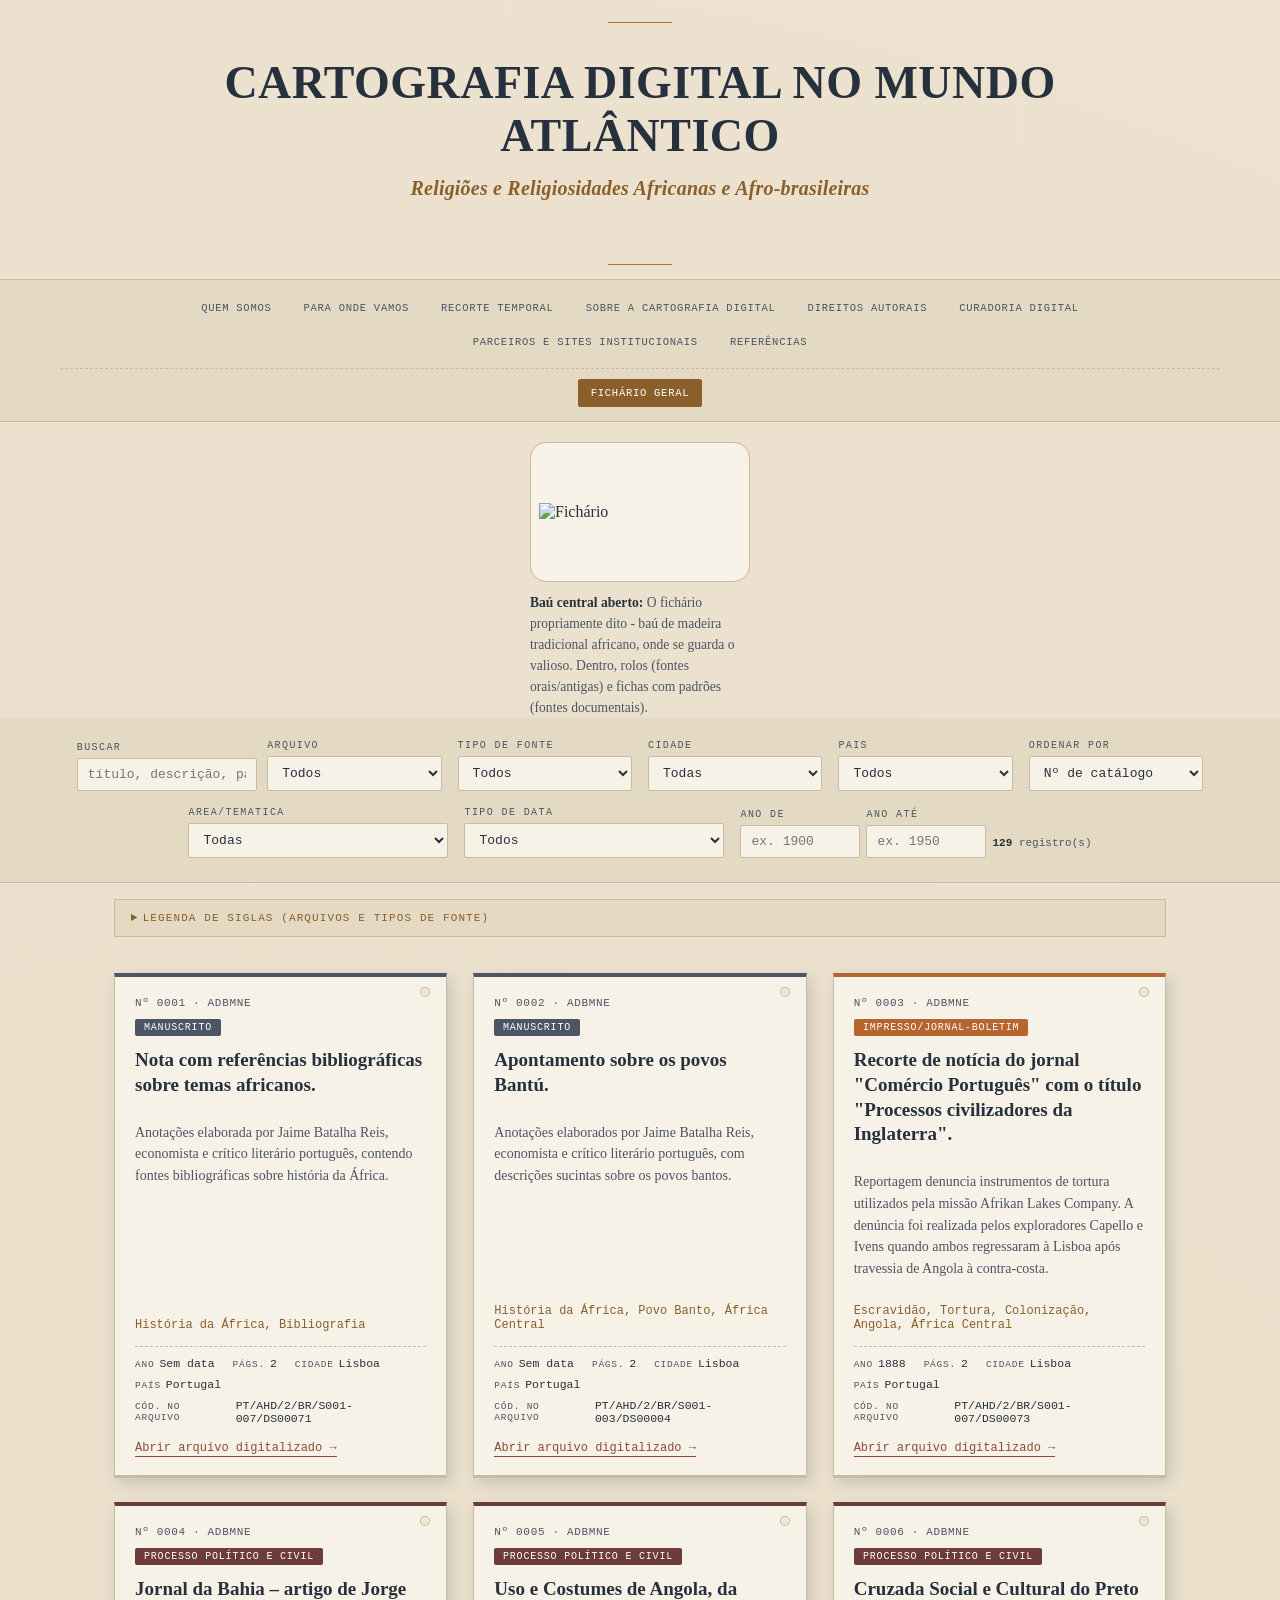
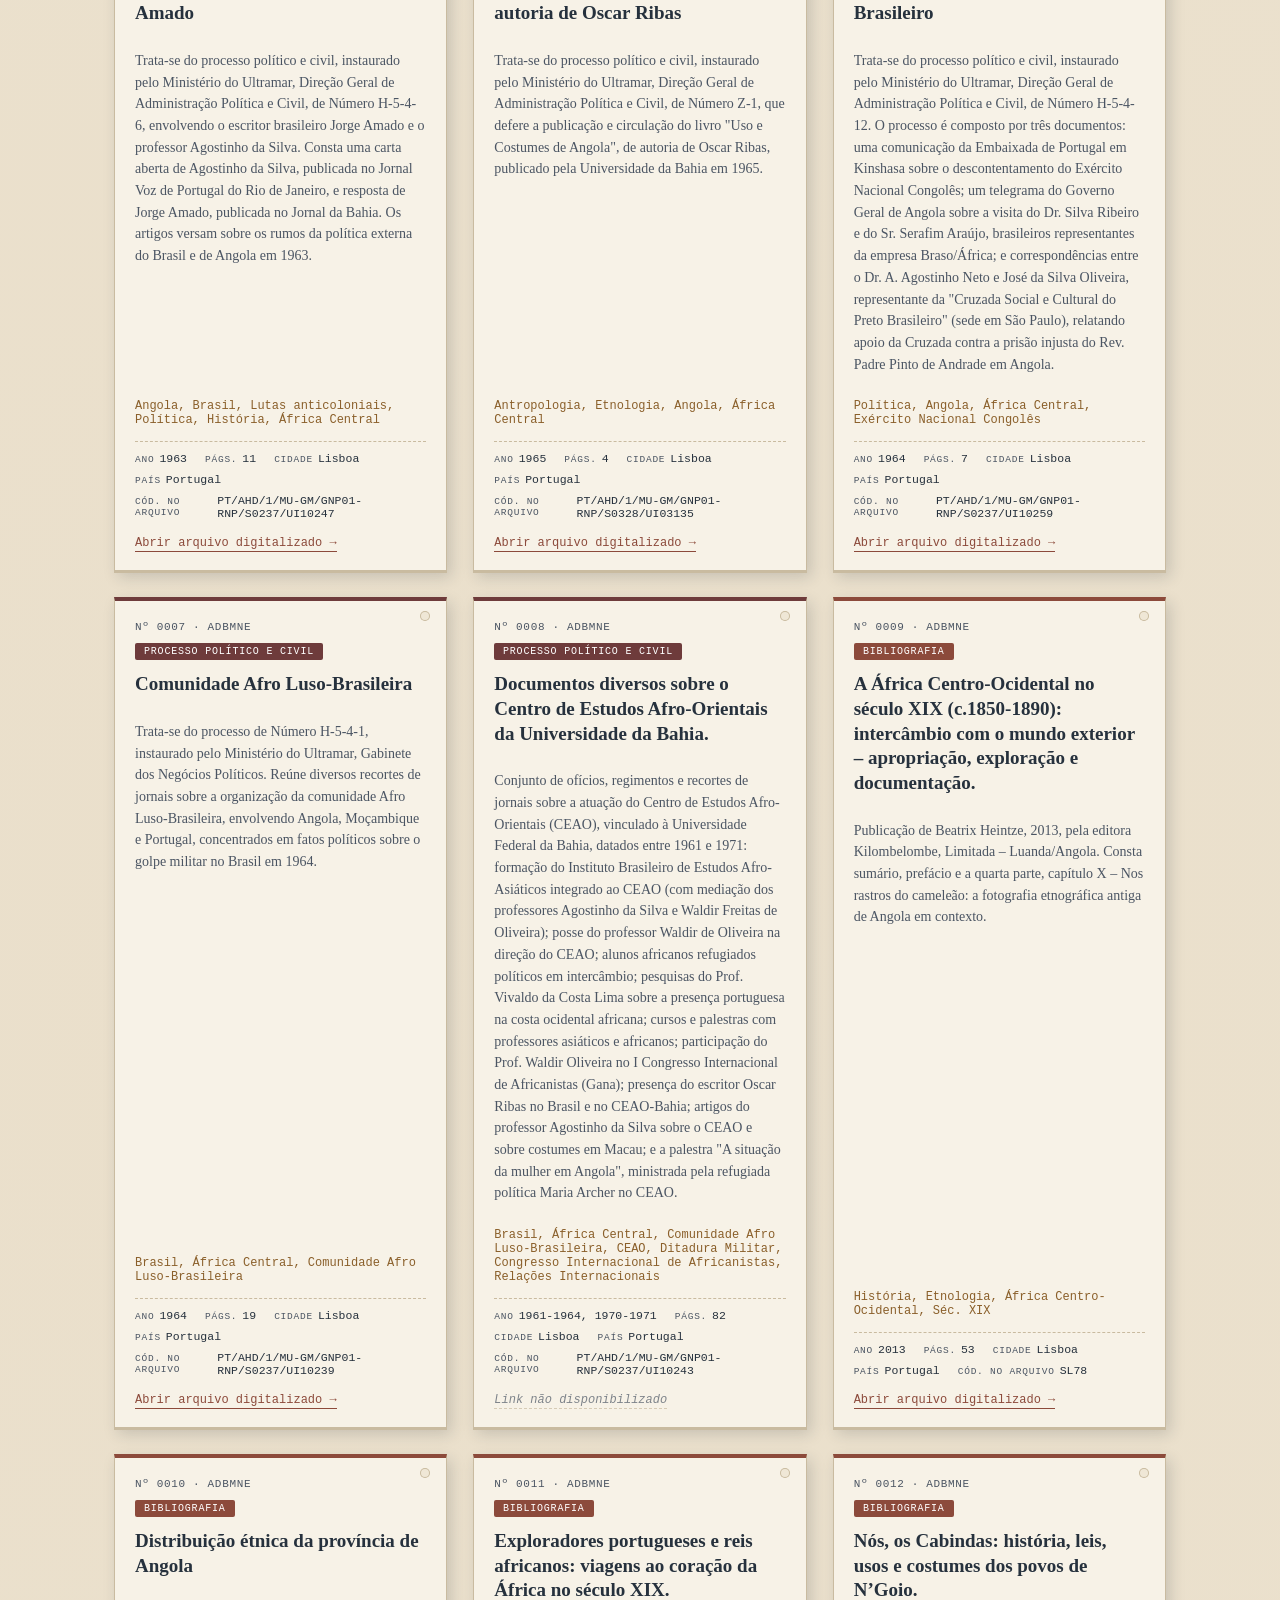
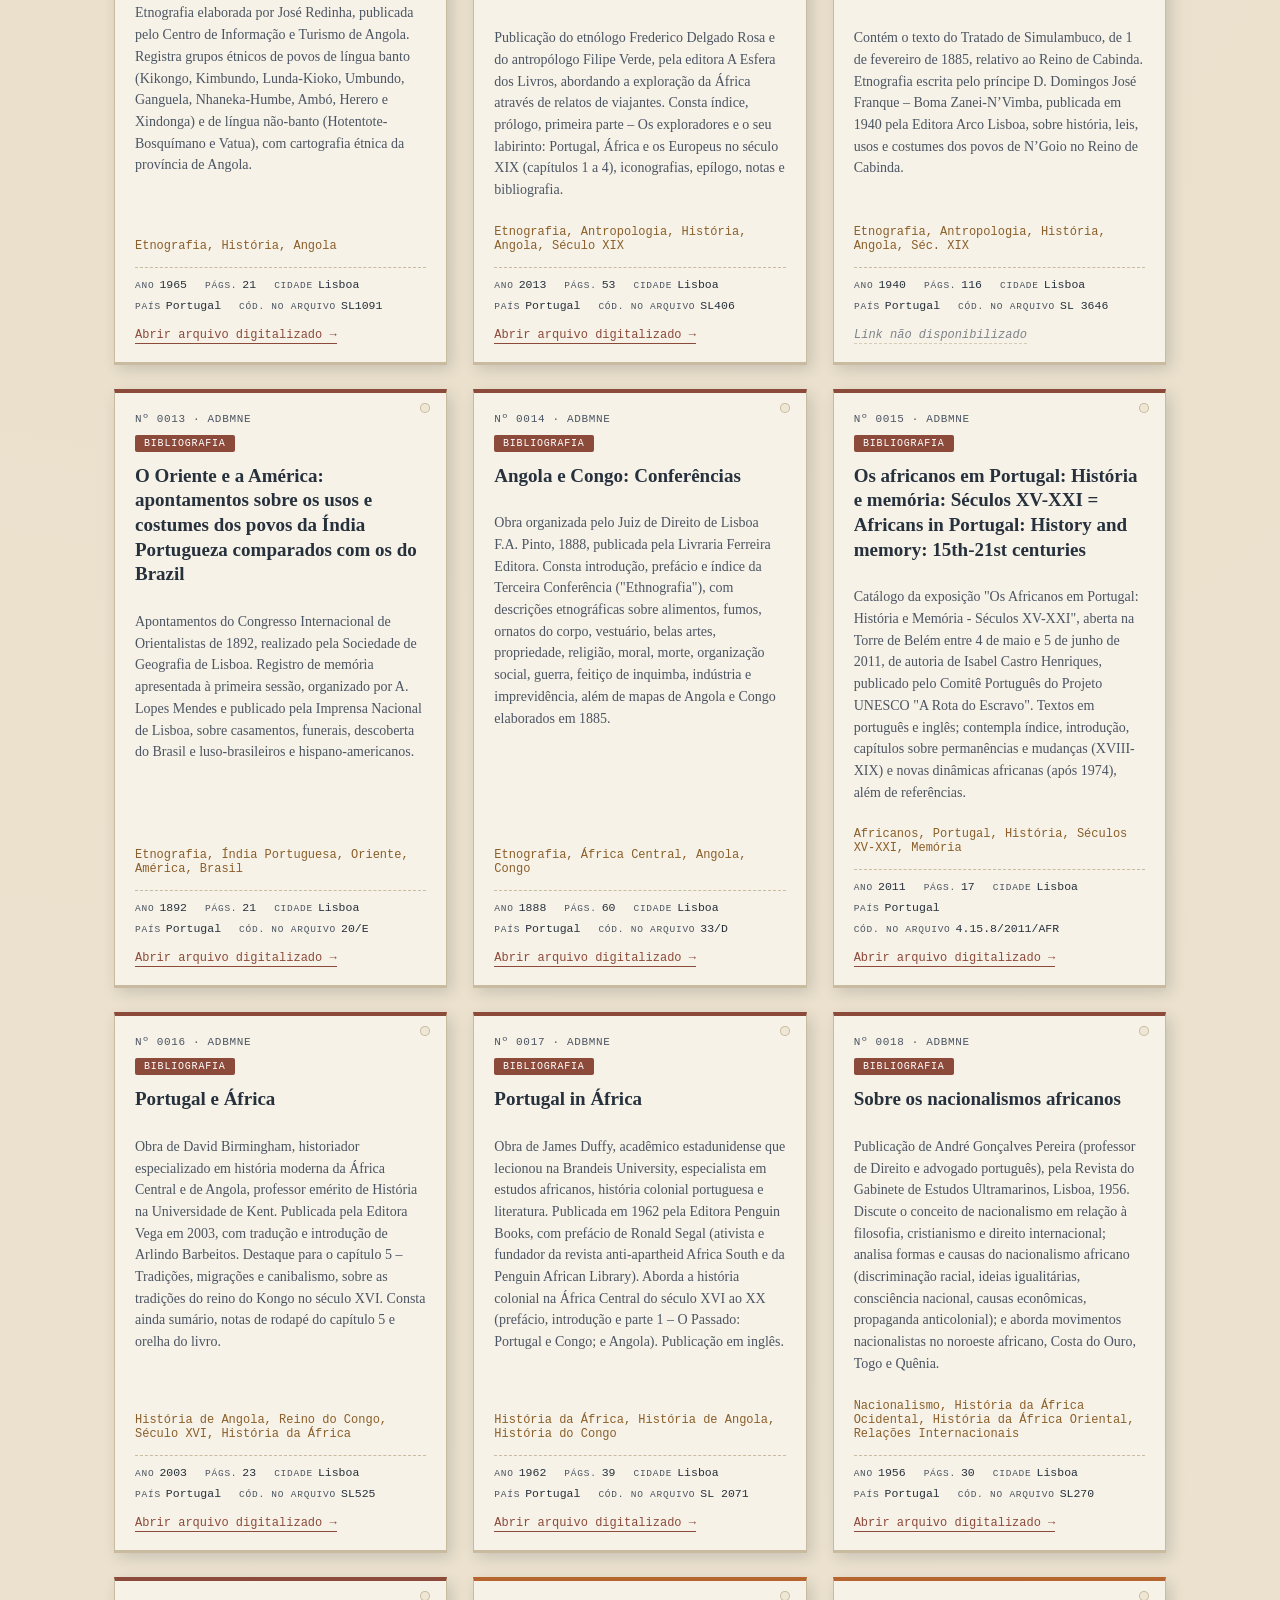
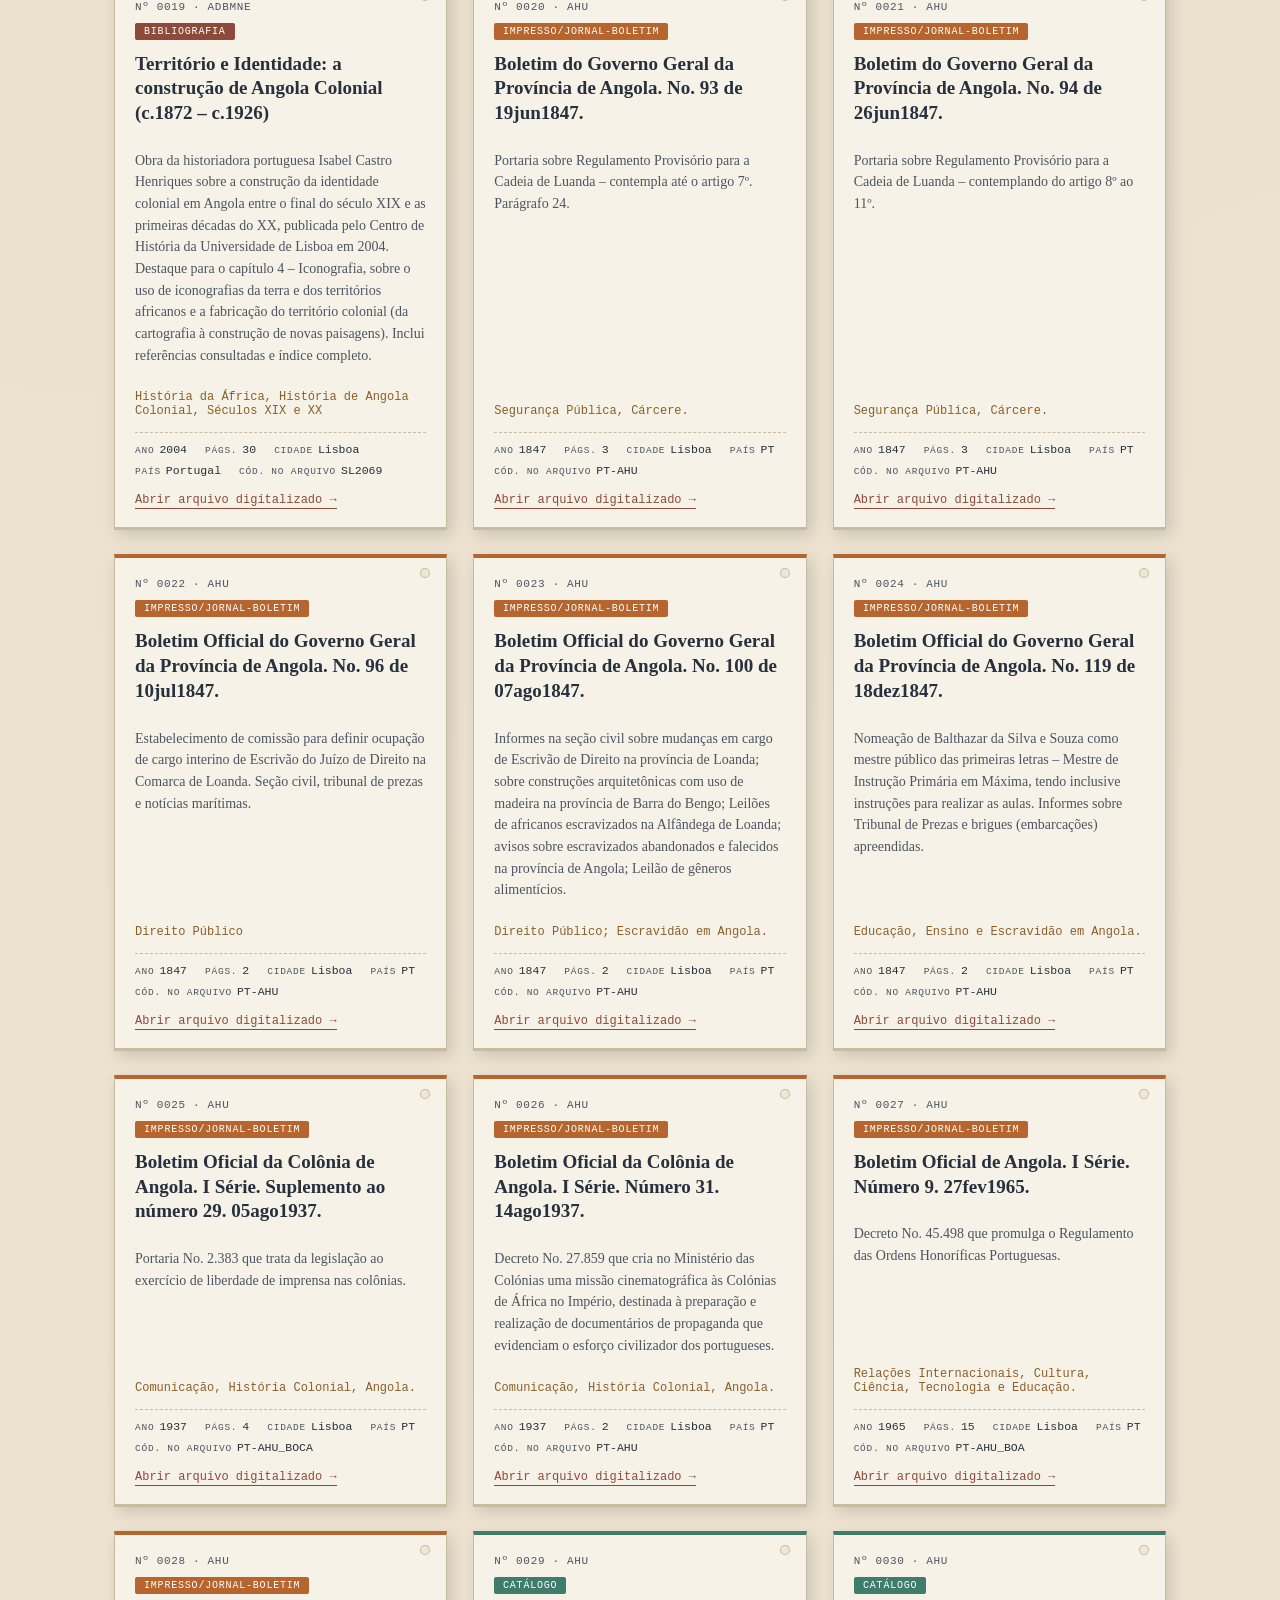
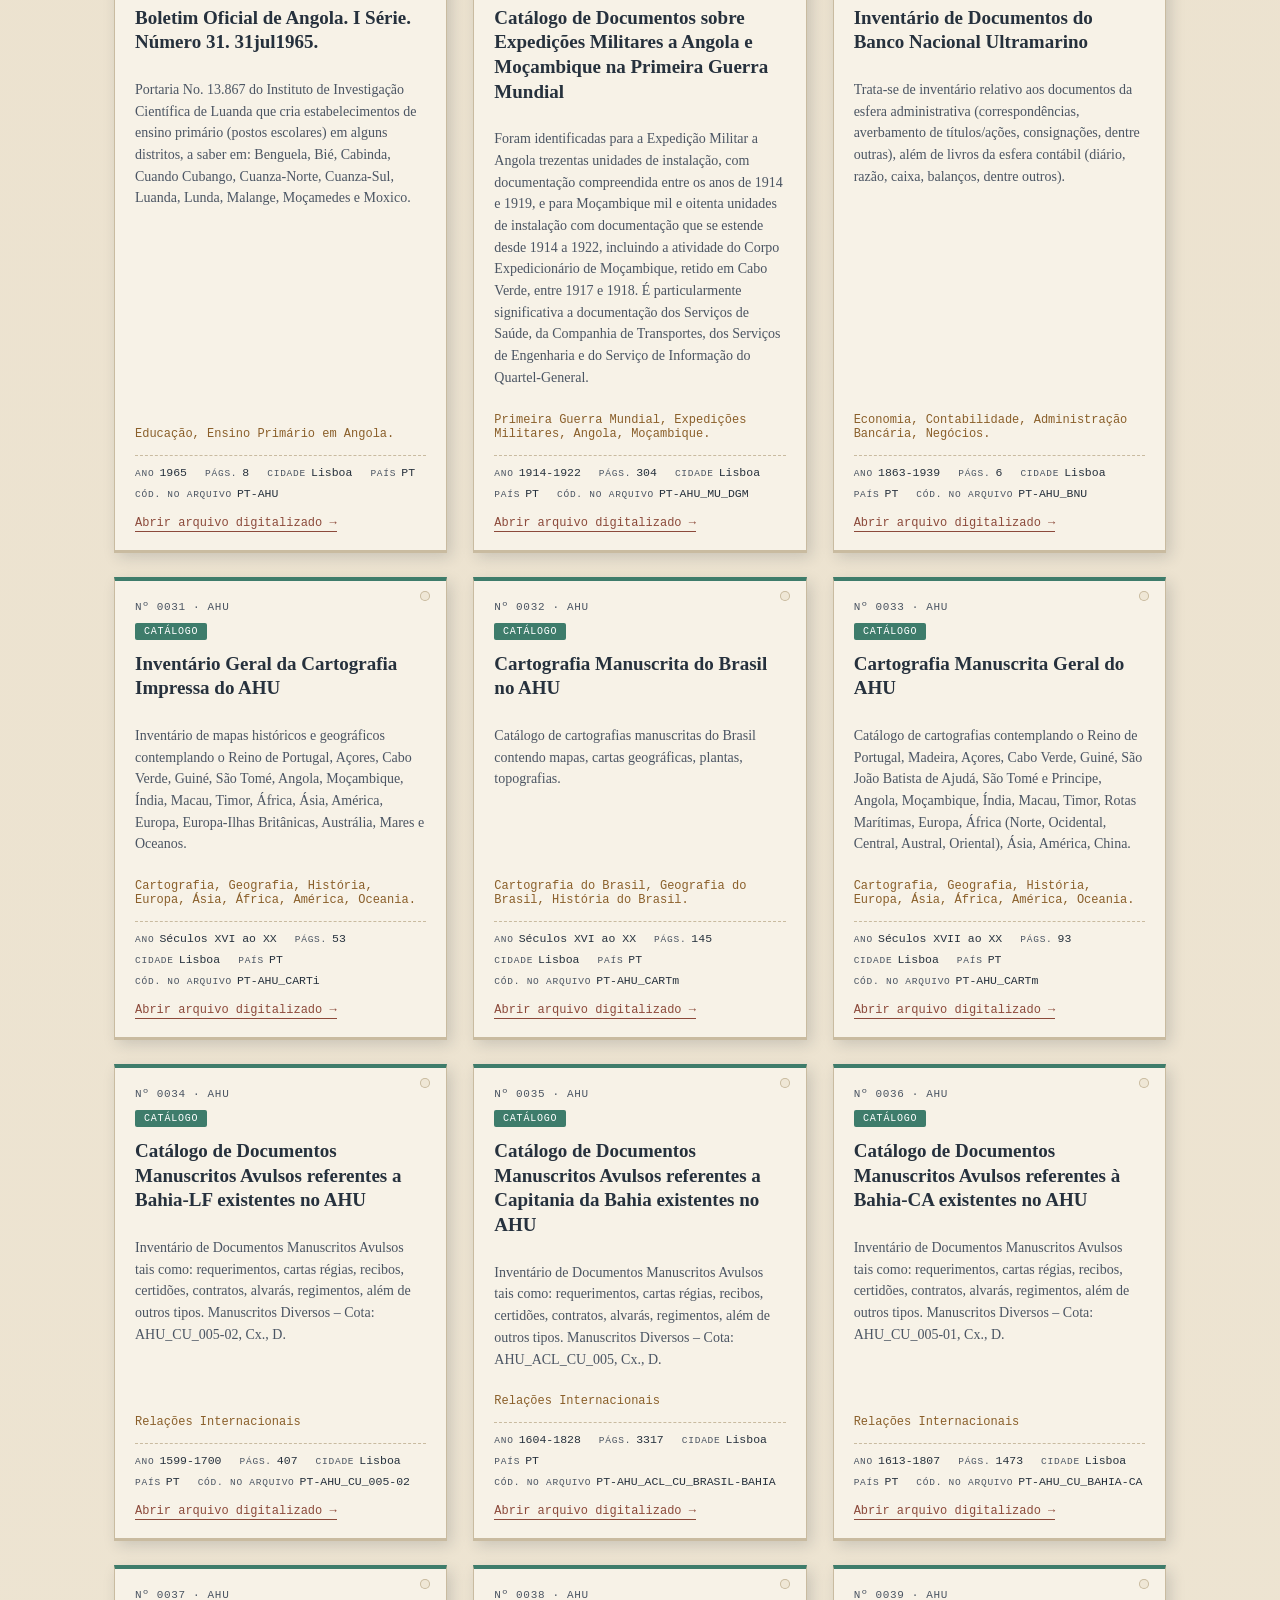
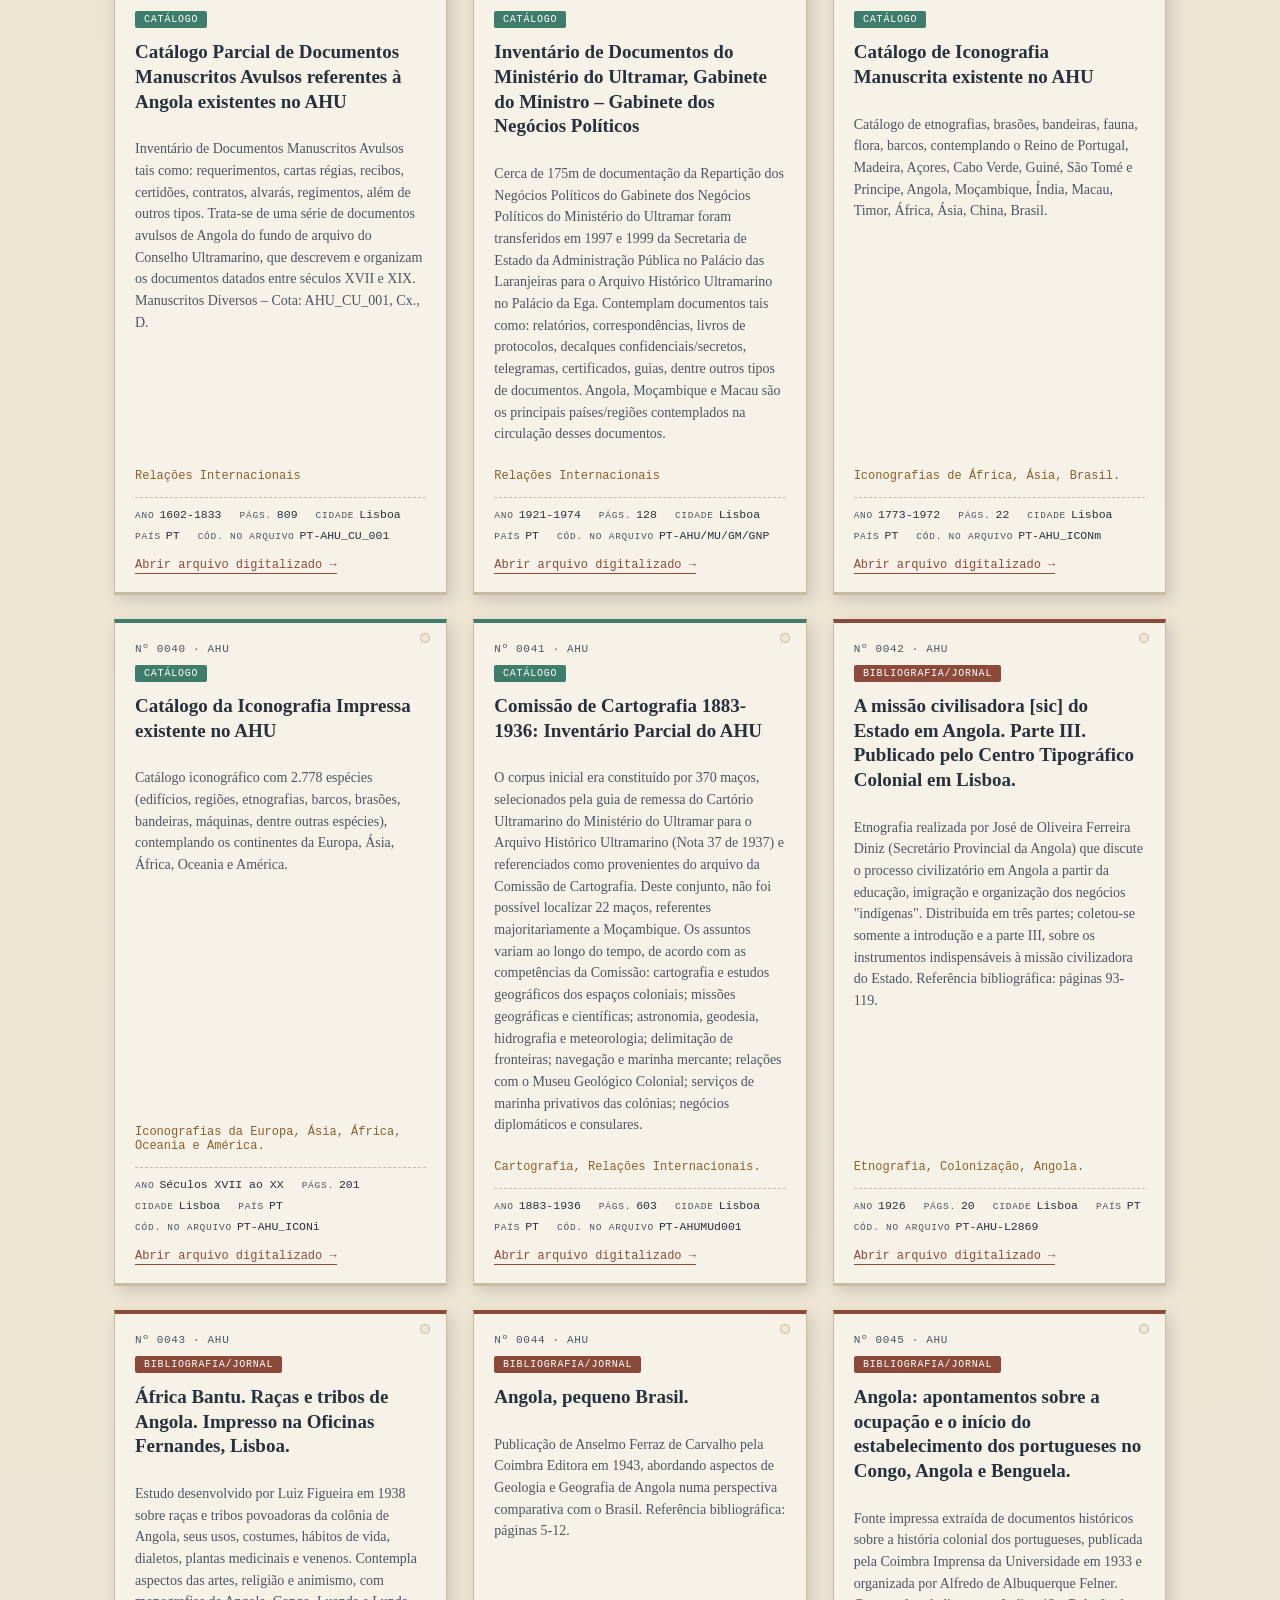
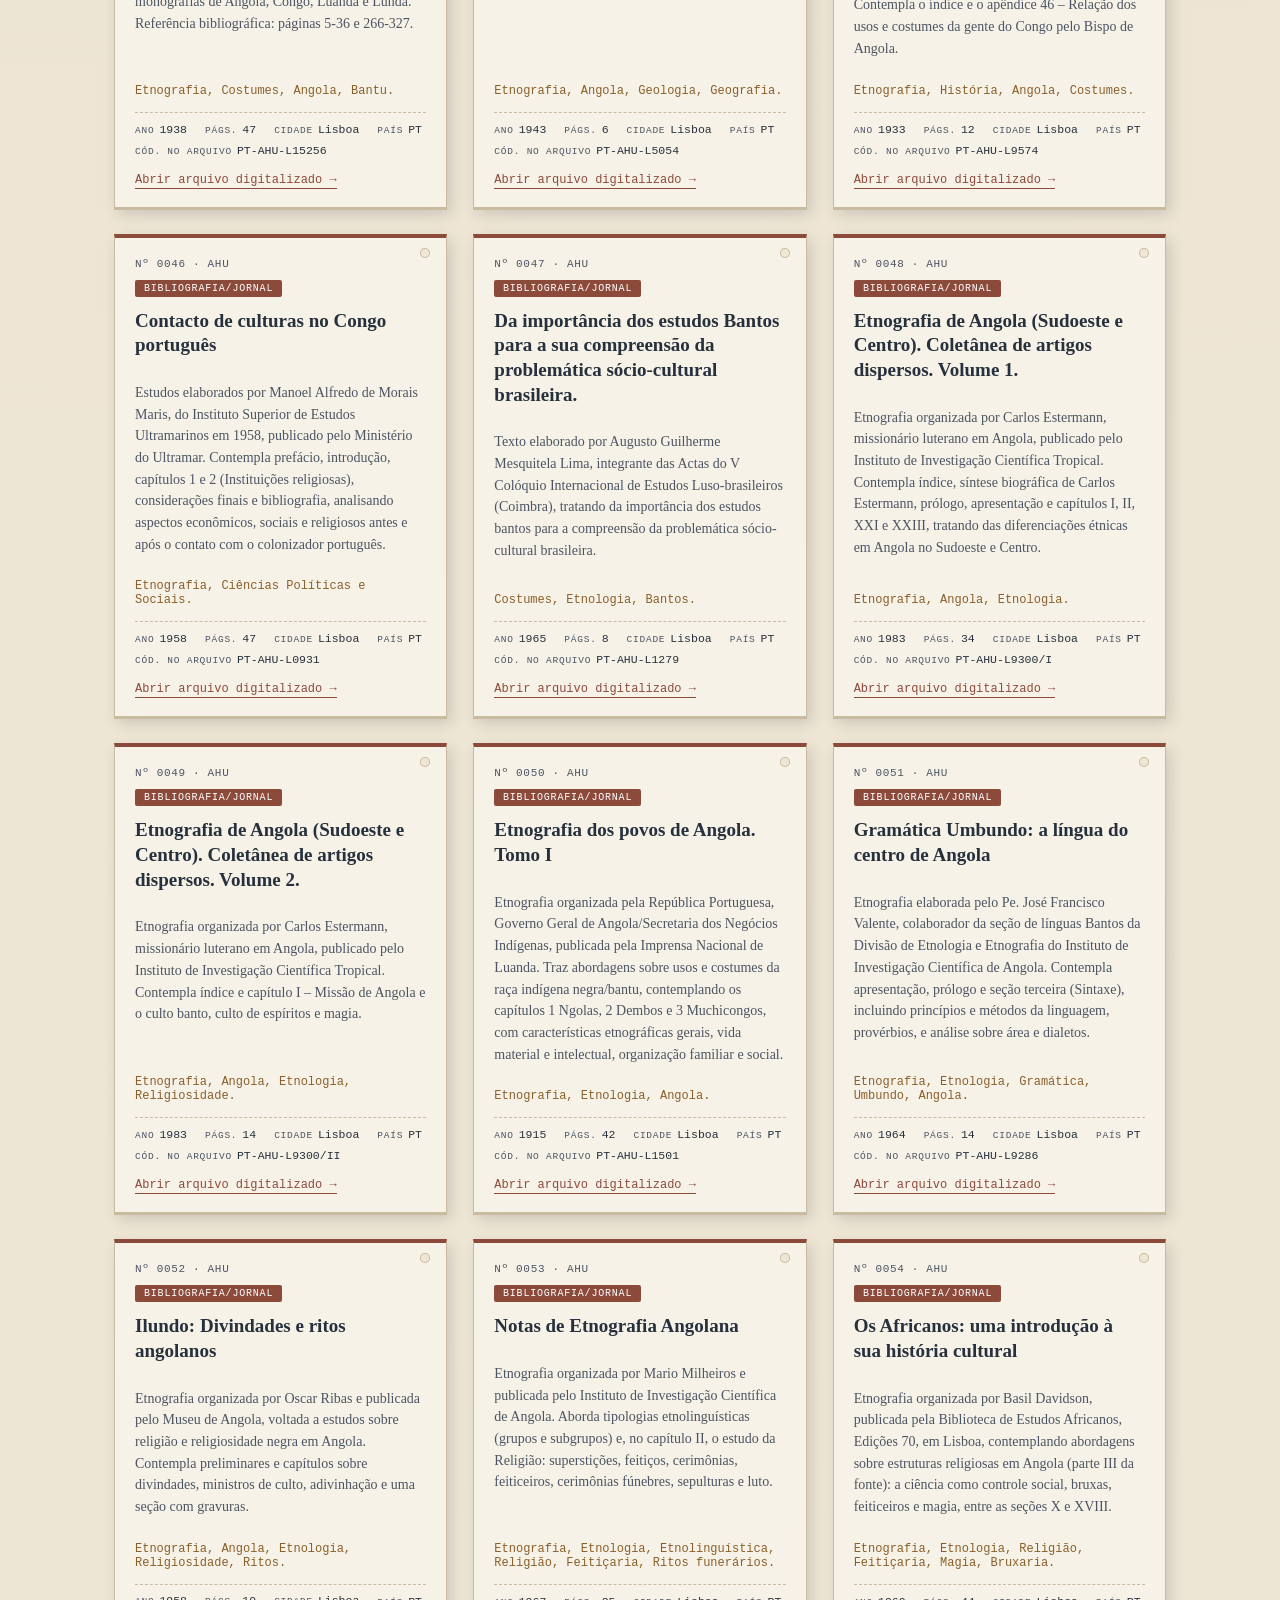
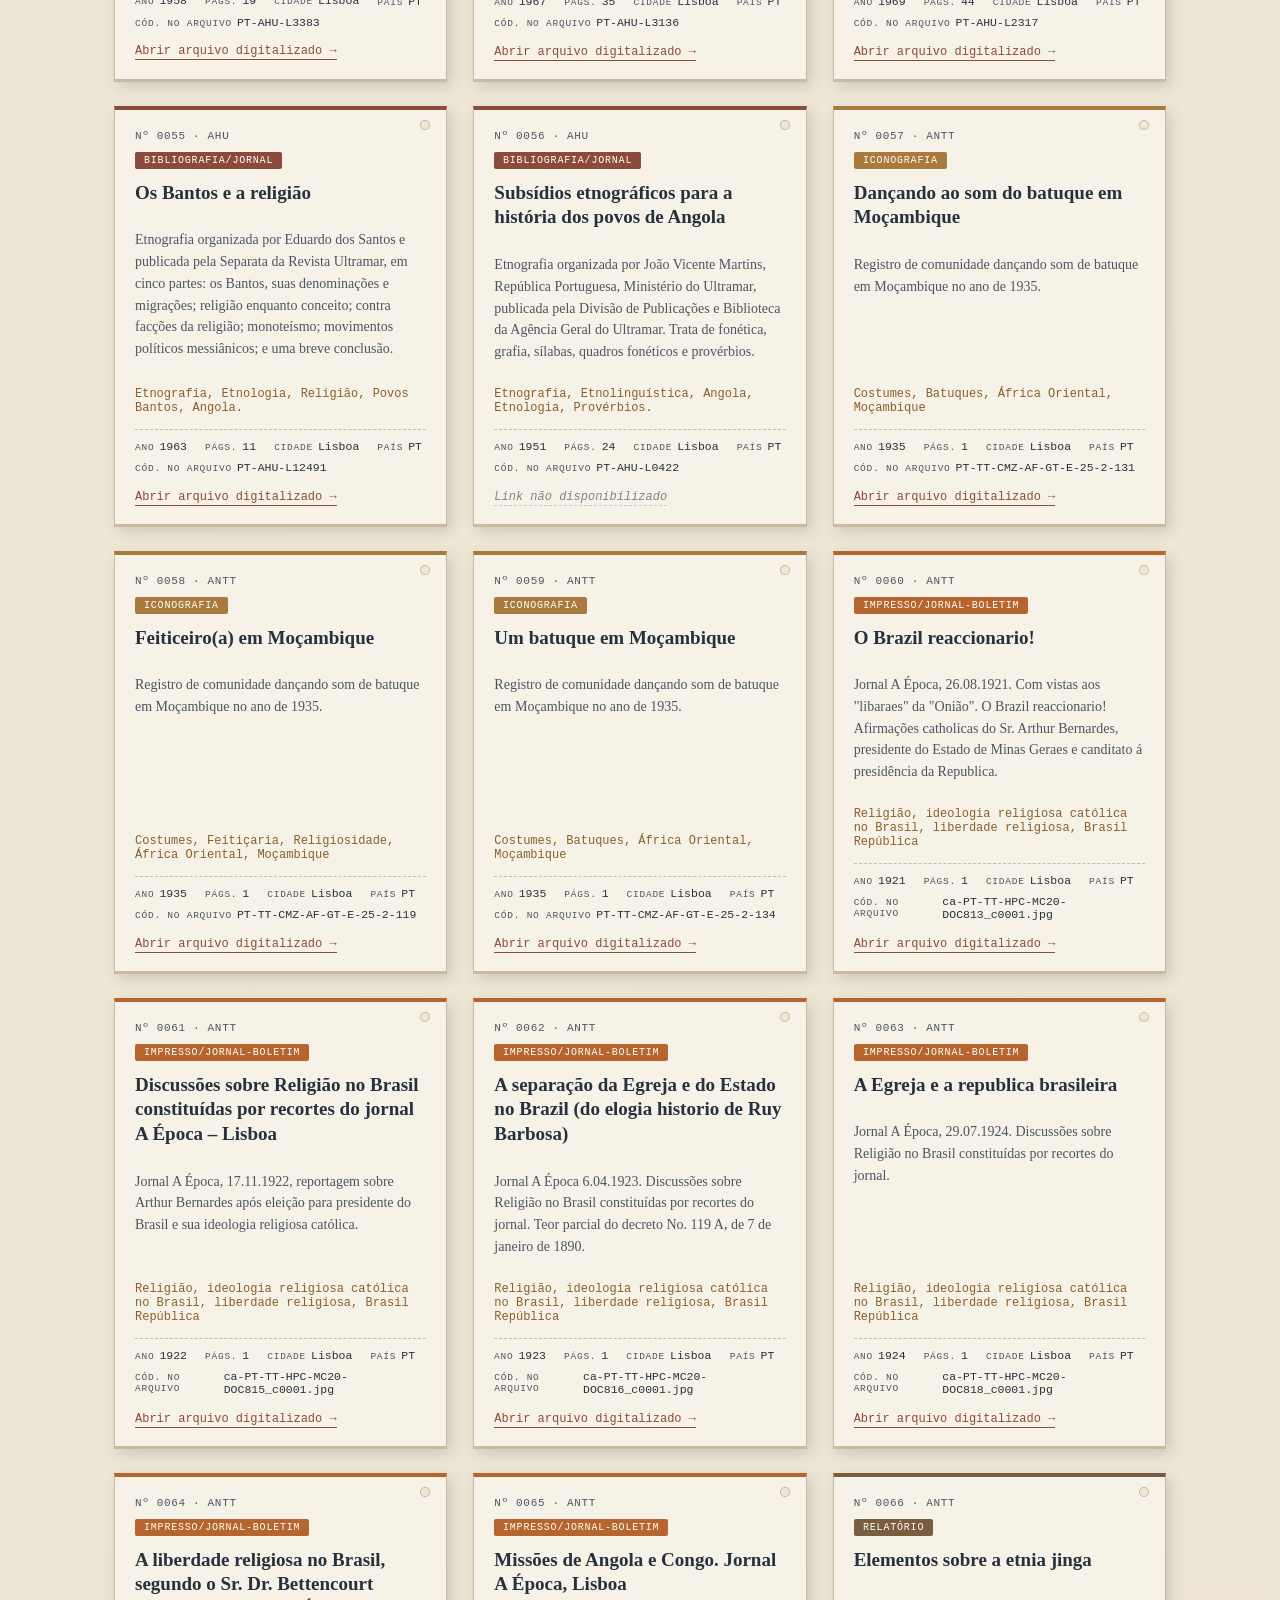
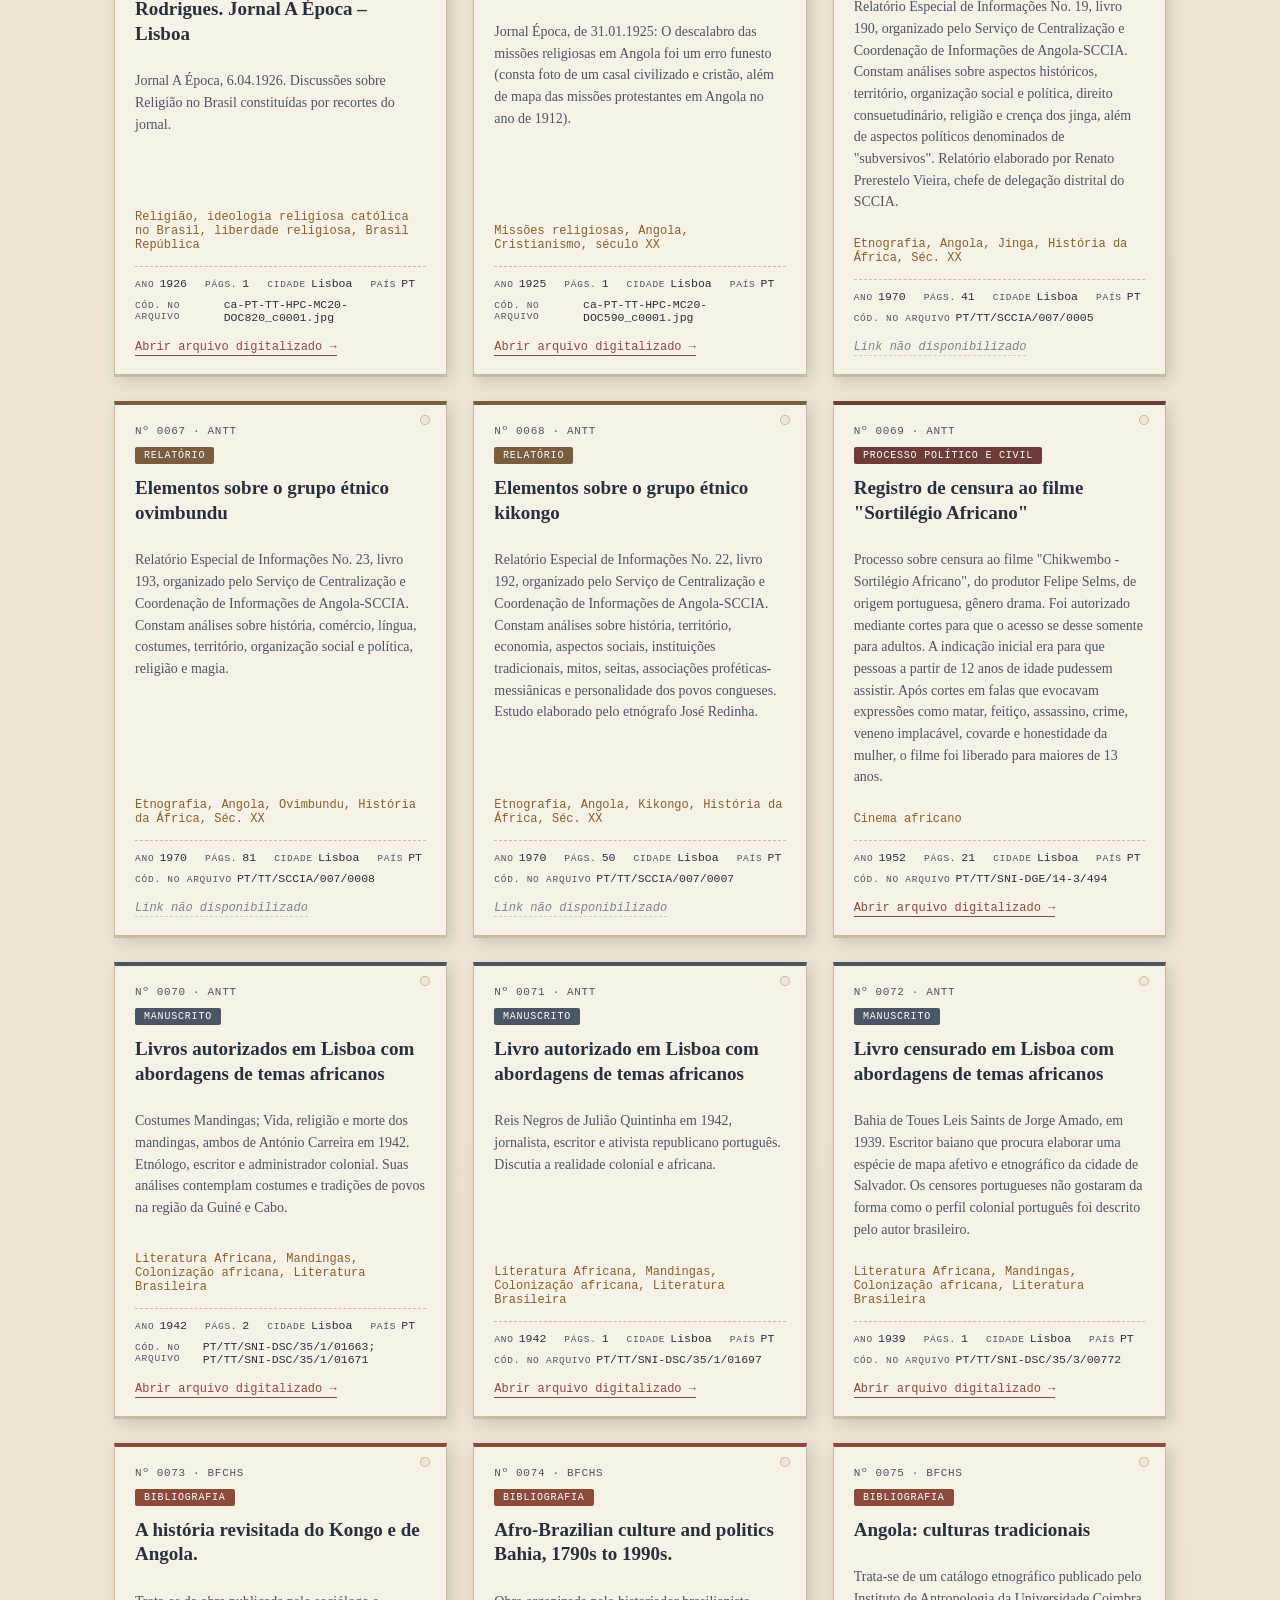
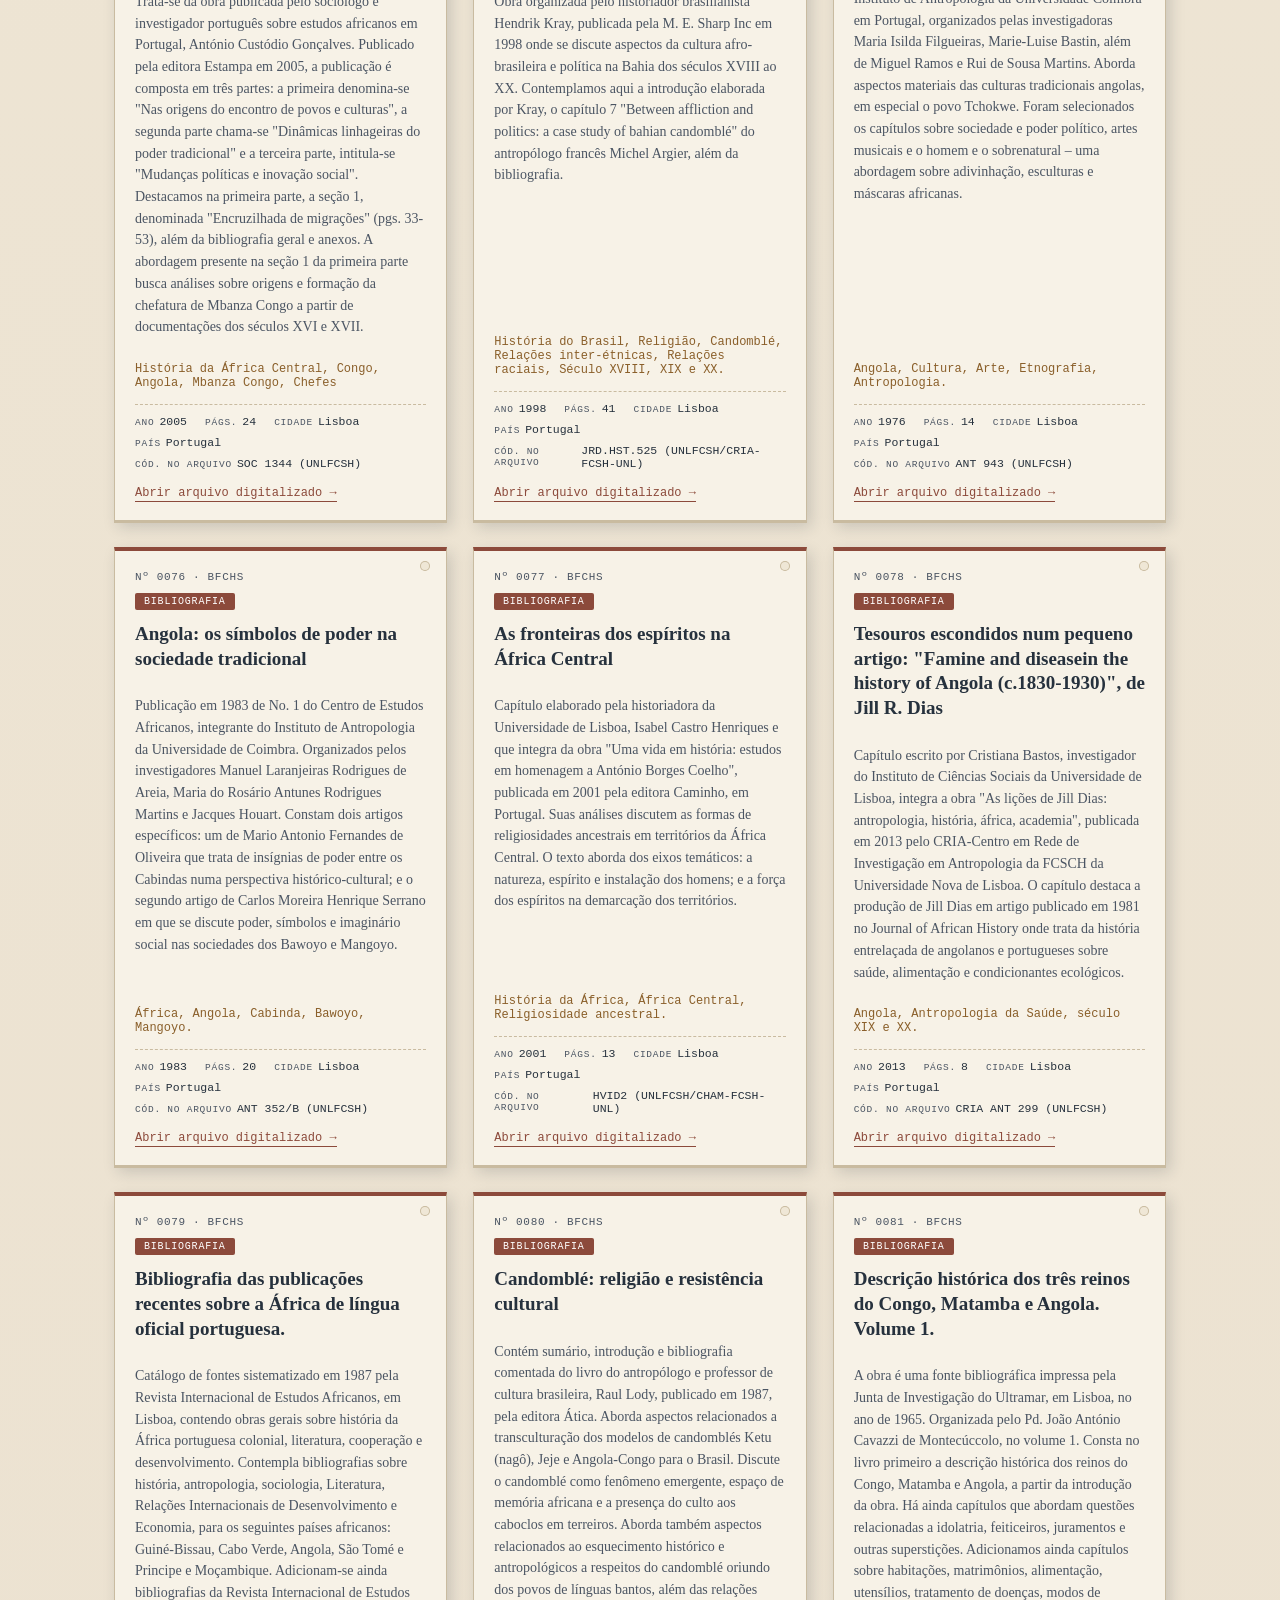
==== commit 091db635: "Update index.html" ====
--- a/index.html
+++ b/index.html
@@ -105,8 +105,11 @@
     max-width:130px;
   }
   @media (min-width:641px){
-    header{ padding-bottom: 90px; }
+    header{ padding-bottom: 75px; }
     header{ padding-left: clamp(90px, 14vw, 260px); padding-right: clamp(90px, 14vw, 260px); }
+  }
+  @media (min-width:768px){
+    header p.header-subtitle{ white-space:nowrap; }
   }
   @media (max-width:900px){
     .brand-mark .logo-slot{ width:clamp(48px, 9vw, 90px); height:clamp(48px, 9vw, 90px); }
@@ -212,6 +215,9 @@
     line-height:1.7;
     font-size:15px;
   }
+  #page-direitos-autorais .content-text ul{
+    font-size:15.5px;
+  }
   .content-wrap li{ margin-bottom:6px; }
   .content-wrap a{ color:var(--seal); }
   .content-wrap strong{ color:var(--brass-dark); }
@@ -225,11 +231,7 @@
     flex:1;
     min-width:0;
   }
-  .content-image{
-    display:block;
-    width:100%;
-    max-height:360px;
-    object-fit:contain;
+  .content-image-frame{
     margin:16px auto 0;
   }
   .page-figure{
@@ -258,17 +260,15 @@
     object-fit:contain;
     display:block;
   }
-  .project-logo{
-    display:flex;
-    justify-content:center;
-    margin-top:8px;
-  }
-  .project-logo img{
+  .page-image.content-image-frame{
+    width:fit-content;
+    max-width:100%;
+    min-height:0;
+    padding:0;
+  }
+  .content-image-frame img{
     width:auto;
-    max-width:160px;
-    max-height:120px;
-    object-fit:contain;
-    display:block;
+    max-width:100%;
   }
   .page-image.placeholder{
     flex-direction:column;
@@ -846,9 +846,6 @@
           <img src="https://i.ibb.co/qLDRZt42/quem-somos.png" alt="Quem Somos">
         </div>
         <p class="page-figure-caption"><strong>Ubuntu:</strong> “Eu sou porque nós somos” – As 3 figuras abraçadas representam comunidade, apoio mútuo e ancestralidade.</p>
-        <div class="project-logo">
-          <img src="https://i.ibb.co/hRgBhVH2/Whats-App-Image-2026-09-14-at-12-13-45.jpg" alt="Logomarca do projeto CDFHMA">
-        </div>
       </div>
       <div class="content-text">
         <p>Somos um repositório digital temático fruto de projeto de pesquisa pós-doutoral em História, realizado no Programa de Pós-graduação em História (PPGHIS), na Faculdade de Filosofia e Ciências Humanas (FAFICH) da Universidade Federal de Minas Gerais (UFMG) e que contempla fontes primárias e secundárias sobre a história das religiões e das religiosidades, localizadas territorialmente no mundo atlântico.</p>
@@ -876,7 +873,9 @@
         <p>Como estamos mapeando ao longo desses últimos dez anos espaços de produção, de registros e de organização de acervos (arquivos históricos) sobre a história das religiões e da religiosidade afro-diaspórica nas Américas em diálogos com o Mundo Atlântico Norte e Sul, nesse sentido, temos interesse em ampliar essa cartografia a partir de fontes coletadas com outros acervos localizados no Brasil ou em outros territórios afrodiaspóricos nas Américas, desde que dialoguem com a temática.</p>
         <p>Oportunamente, arquivos históricos localizados nas cidades brasileiras de Salvador-BA, Santo Amaro da Purificação-BA, Rio de Janeiro-RJ e Belo Horizonte-MG farão parte dessa base de dados. Existe possibilidades de ampliar a cartografia com documentos de arquivos/bibliotecas existentes nas cidades de Lima/Peru, além de Providence/Rhode Island e New Orleans/Louisiana, ambas nos Estados Unidos da América.</p>
         <p>A Cartografia Digital, portanto, tem a intenção em disponibilizar num primeiro momento, um catálogo de fontes históricas sobre religiões e religiosidades africanas e afro-brasileiras, oriundas de arquivos históricos, em países que fazem parte do mundo atlântico: <strong>Brasil, Angola, República Democrática do Congo, República do Congo e Portugal</strong>. Esse locus de fontes históricas pode ser ampliado com a continuidade da pesquisa, cotejando o mundo atlântico/pacífico: Brasil, Peru, Estados Unidos da América, Portugal, Congo e Angola.</p>
-        <img class="content-image" src="https://i.ibb.co/XgpSfzJ/Logo-1-Cartografia-Ampliada.png" alt="Logo 1 Cartografia Ampliada">
+        <div class="page-image content-image-frame">
+          <img src="https://i.ibb.co/XgpSfzJ/Logo-1-Cartografia-Ampliada.png" alt="Logo 1 Cartografia Ampliada">
+        </div>
       </div>
     </div>
   </div>
@@ -1136,7 +1135,7 @@
   </div>
 </section>
 
-<footer>Inventário de fontes históricas localizadas em arquivos e bibliotecas - Mapas, Impressos/Jornais, Etnografias, Catálogos, Processos, Relatórios e Bibliografias de acervos em Portugal e no Brasil.</footer>
+<footer>Repositório digital de fontes históricas localizadas em arquivos e bibliotecas - Mapas, Impressos/Jornais, Etnografias, Catálogos, Processos, Relatórios e Bibliografias de acervos em Portugal e no Brasil.</footer>
 
 <script>
 let FONTES = [];
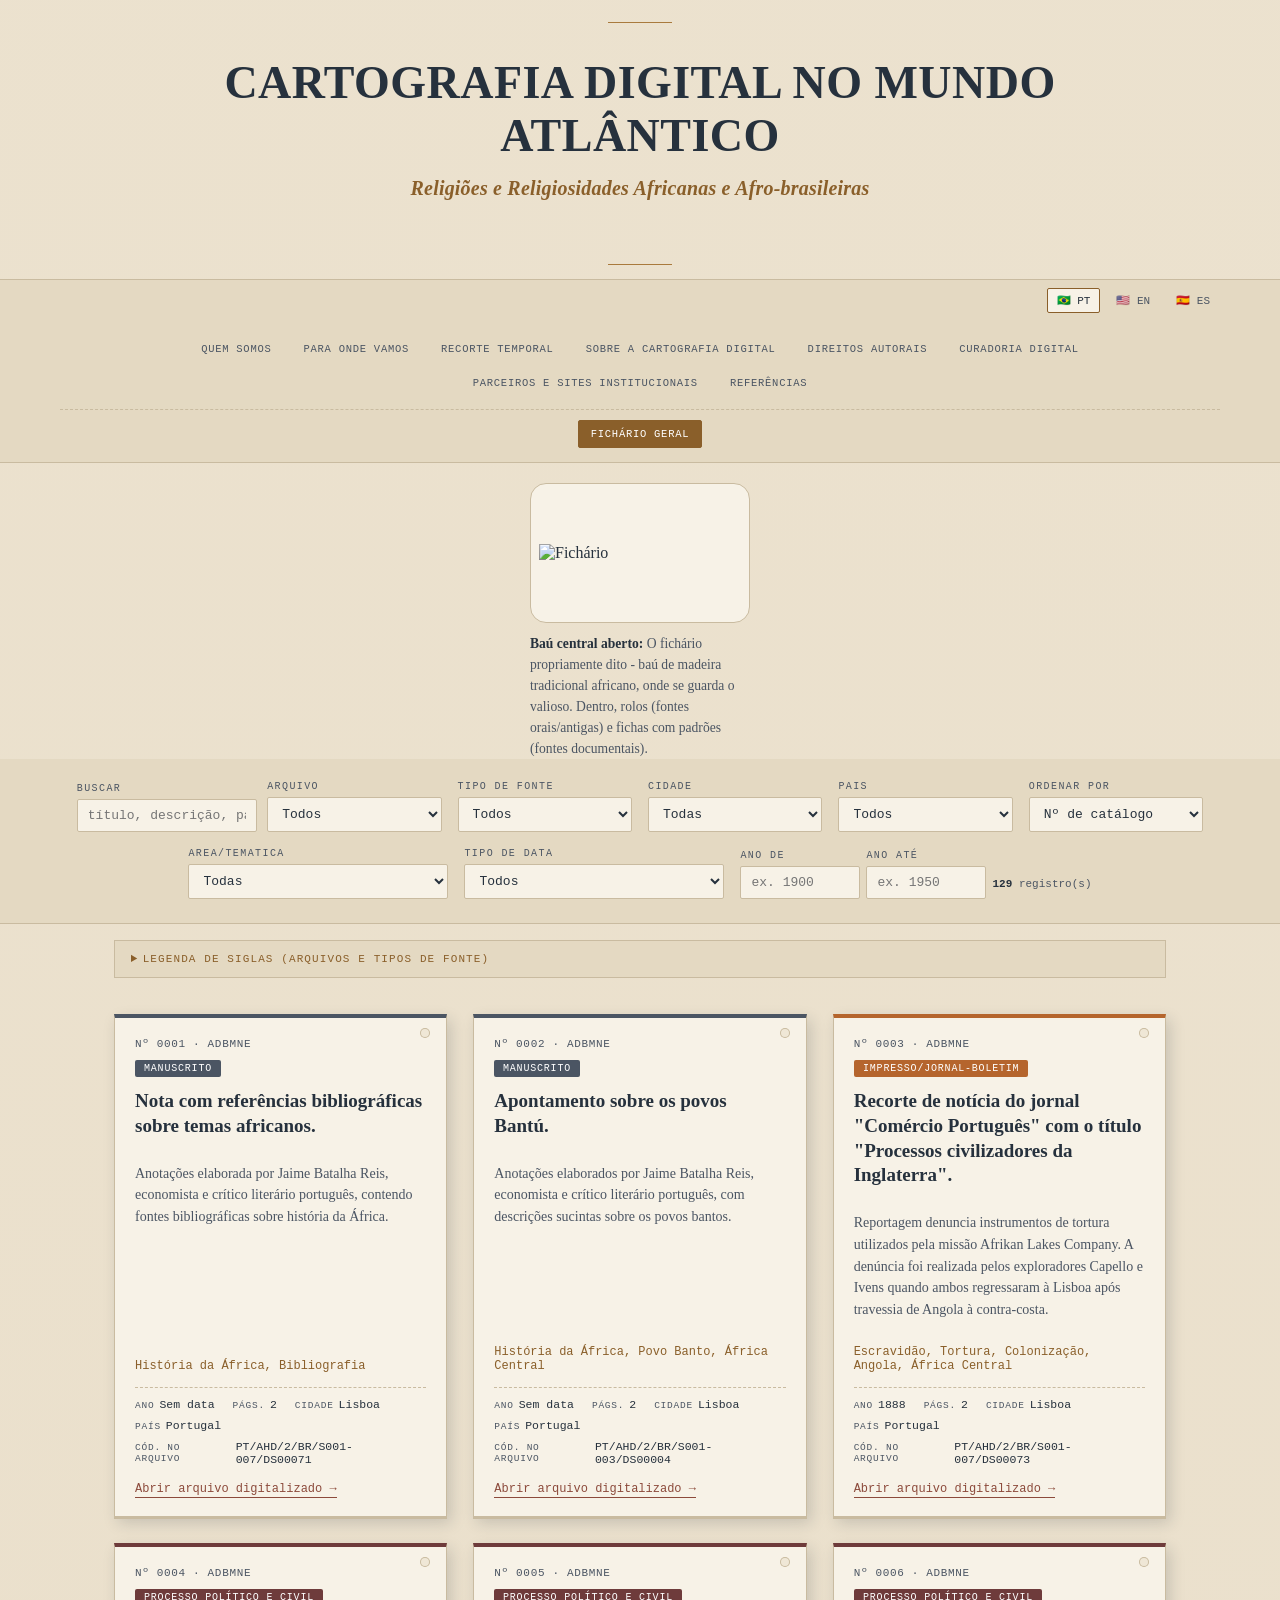
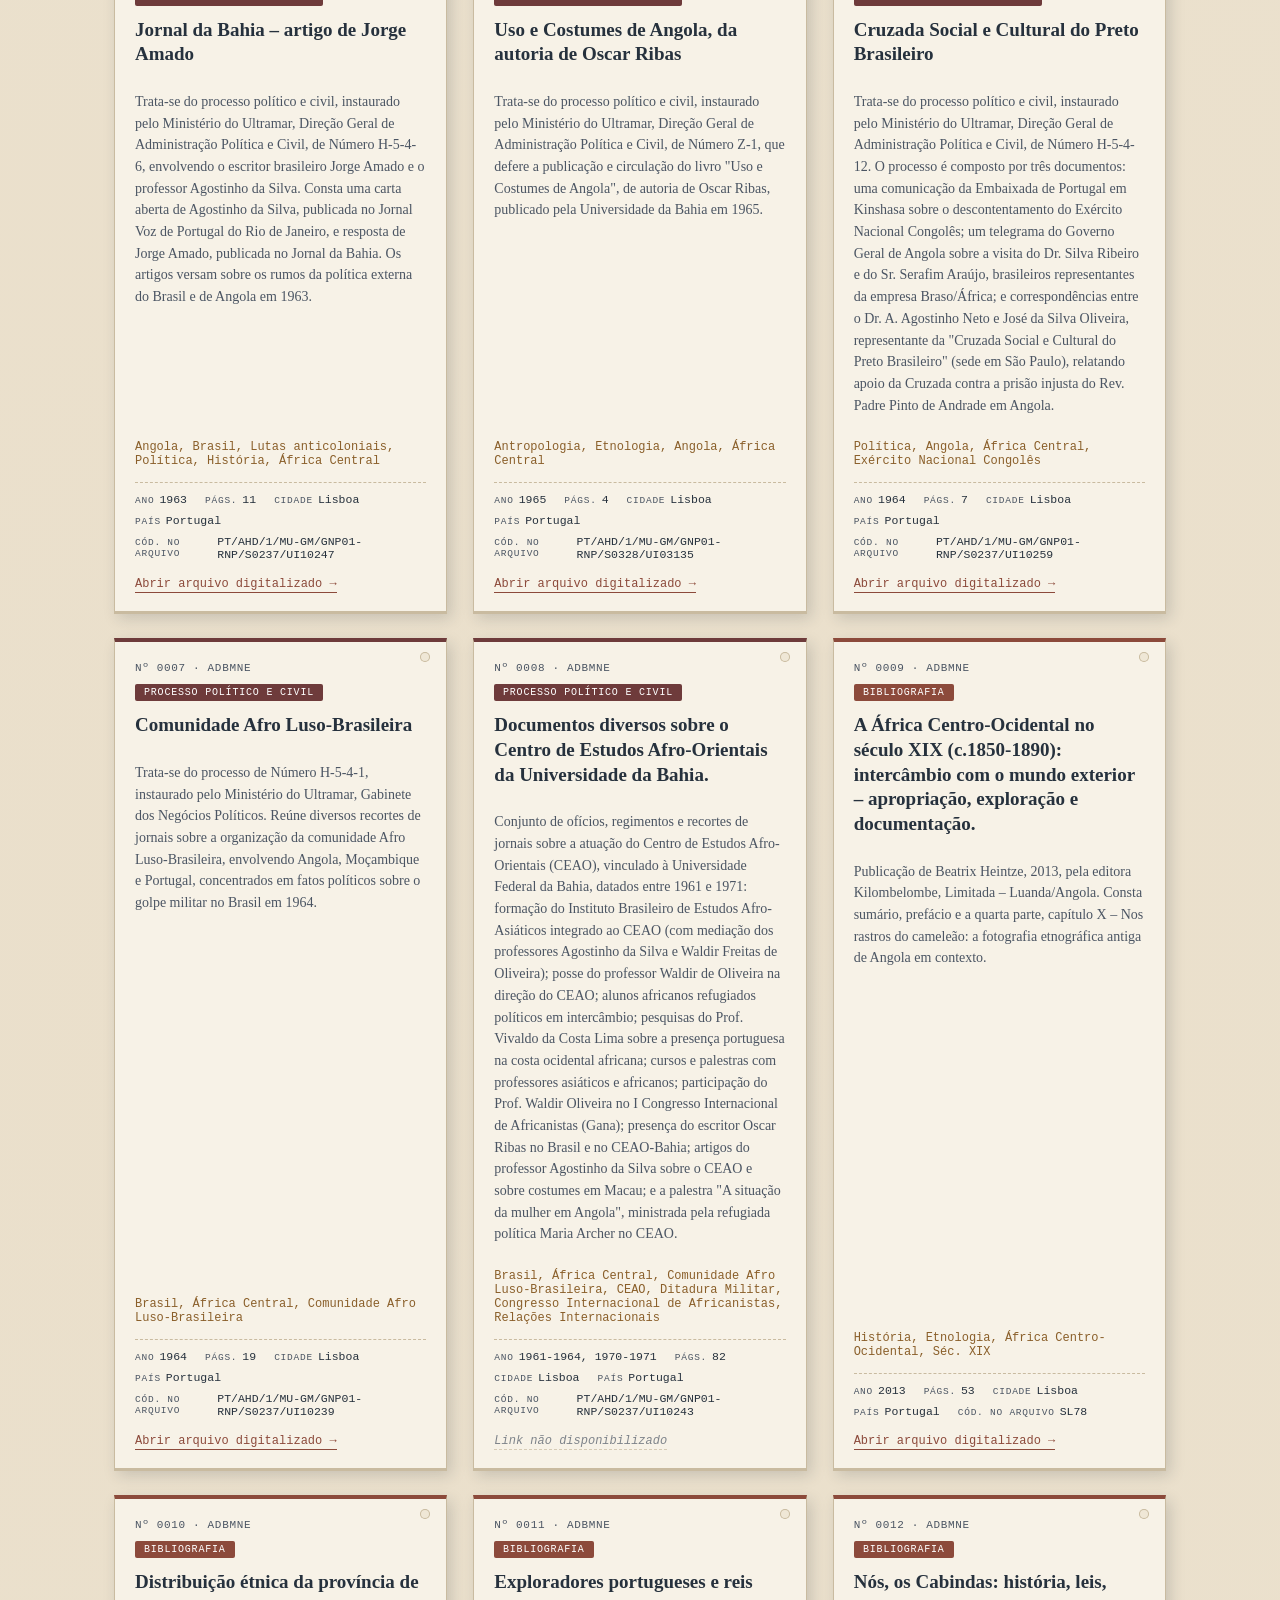
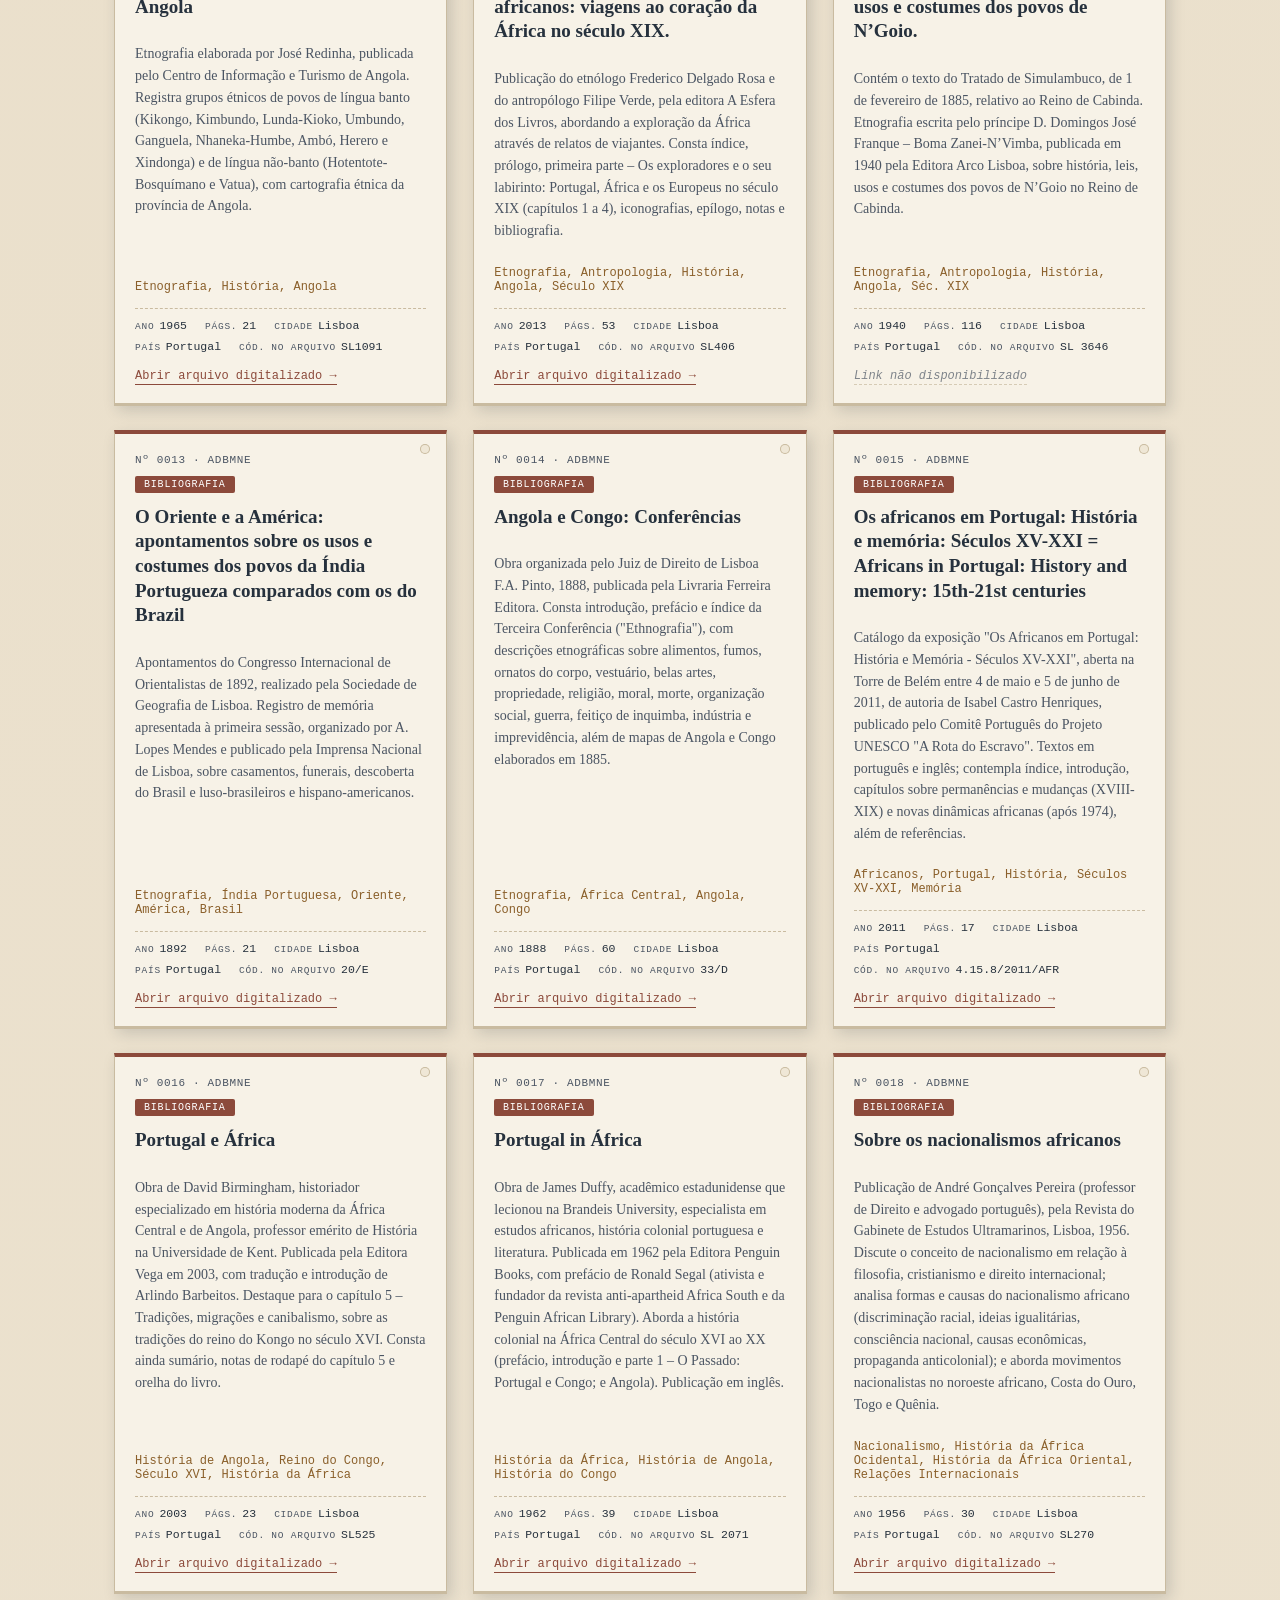
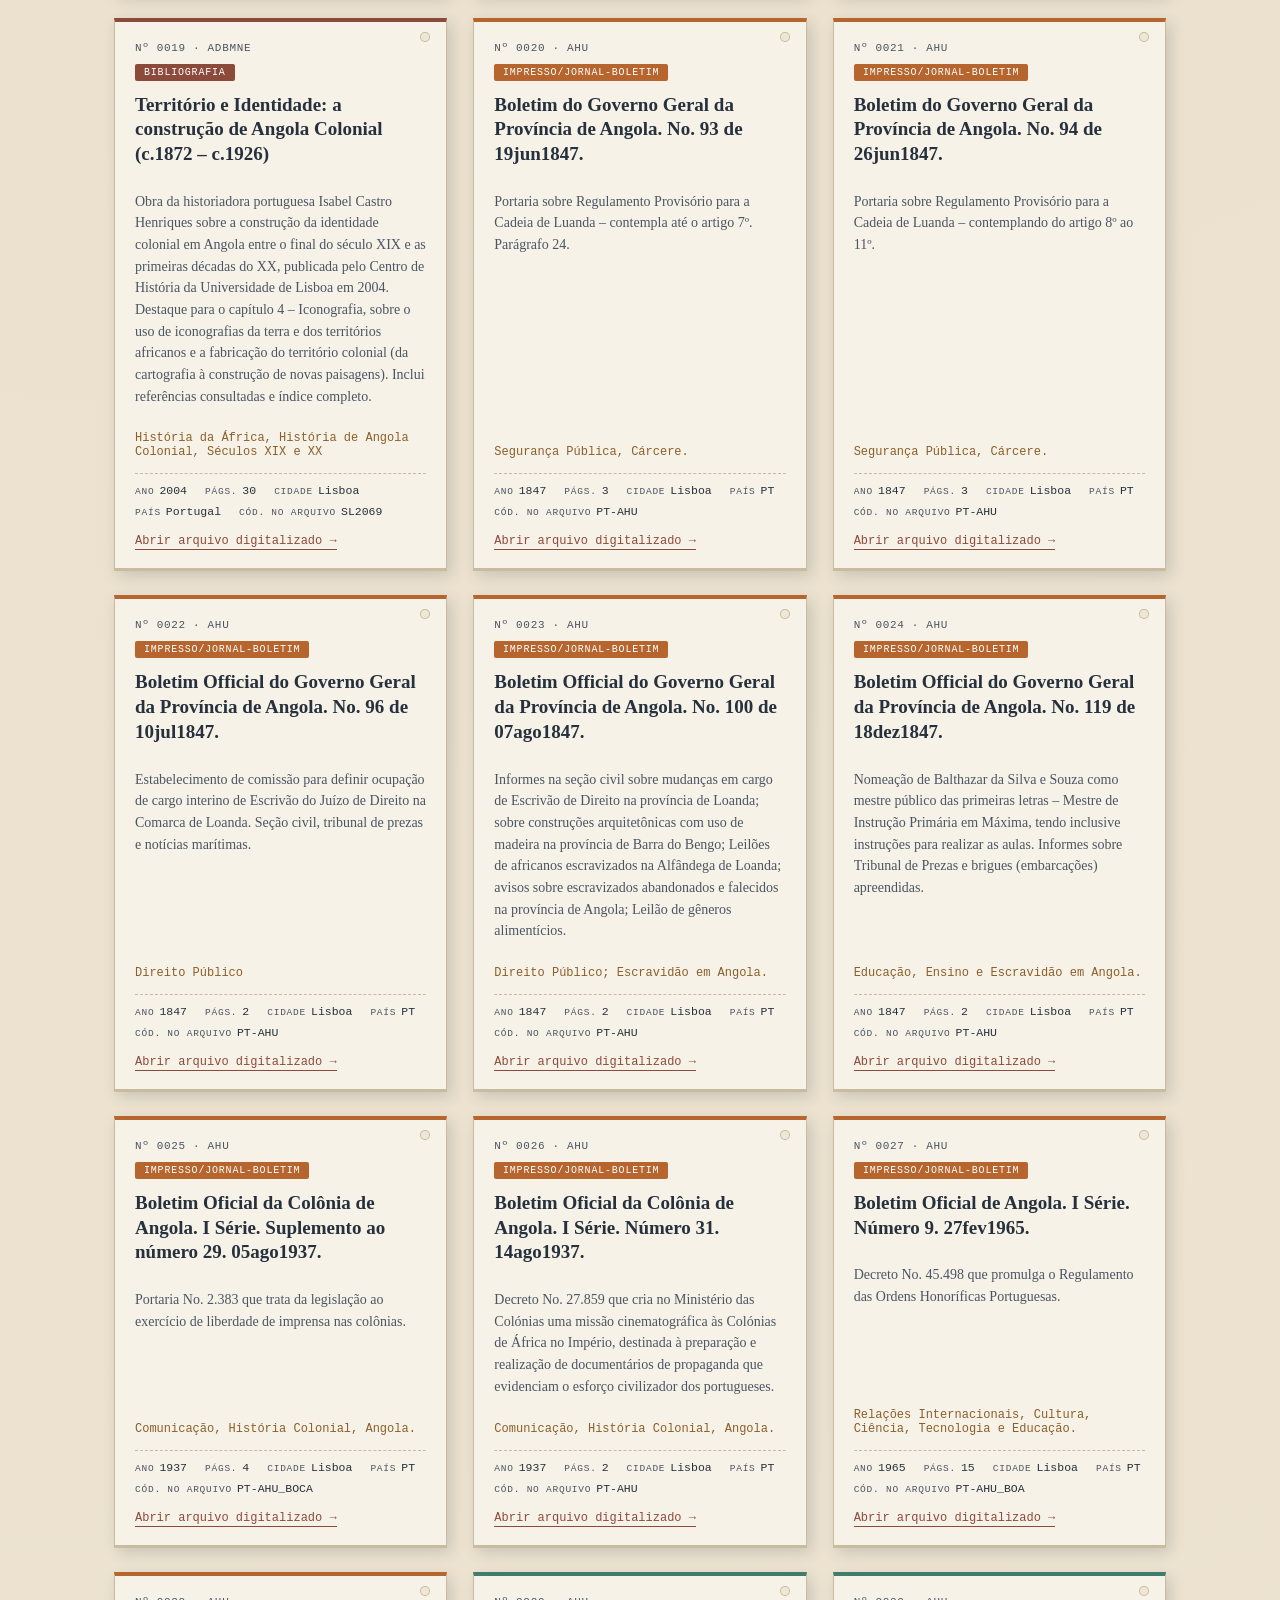
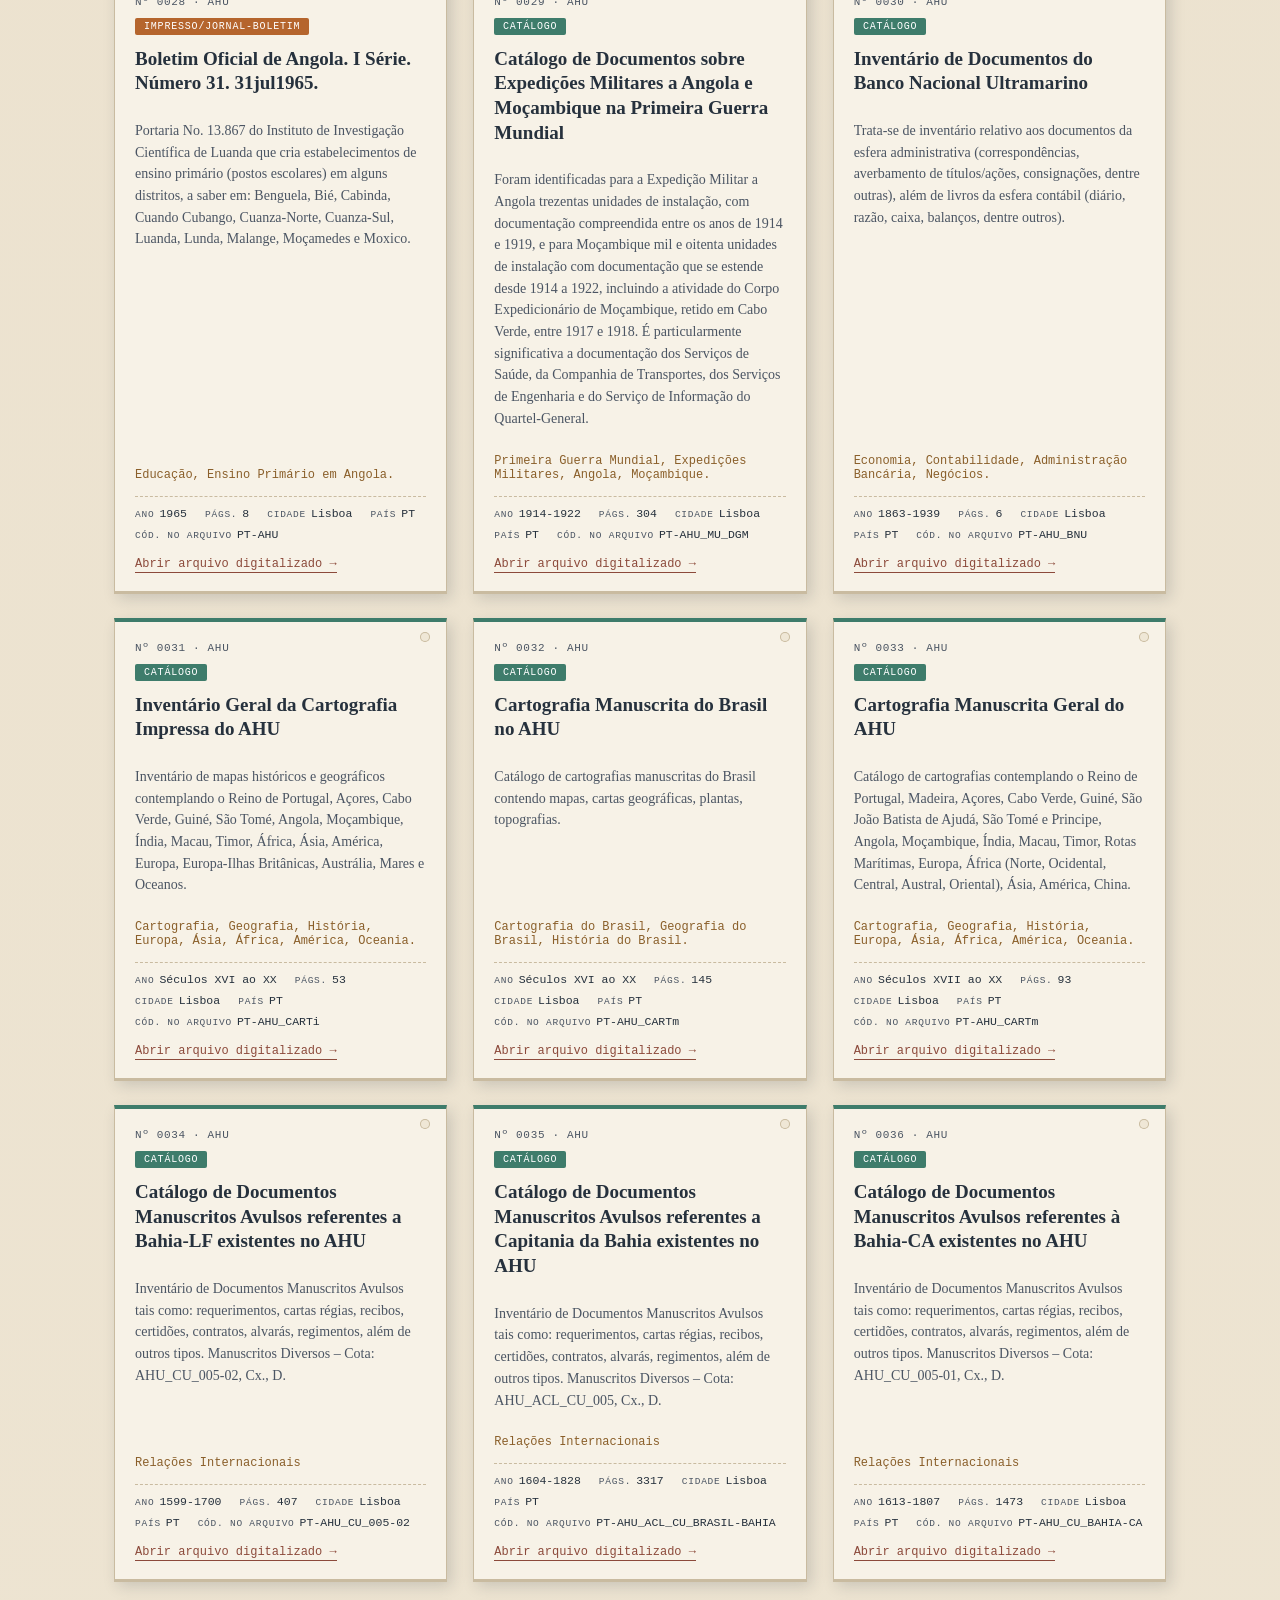
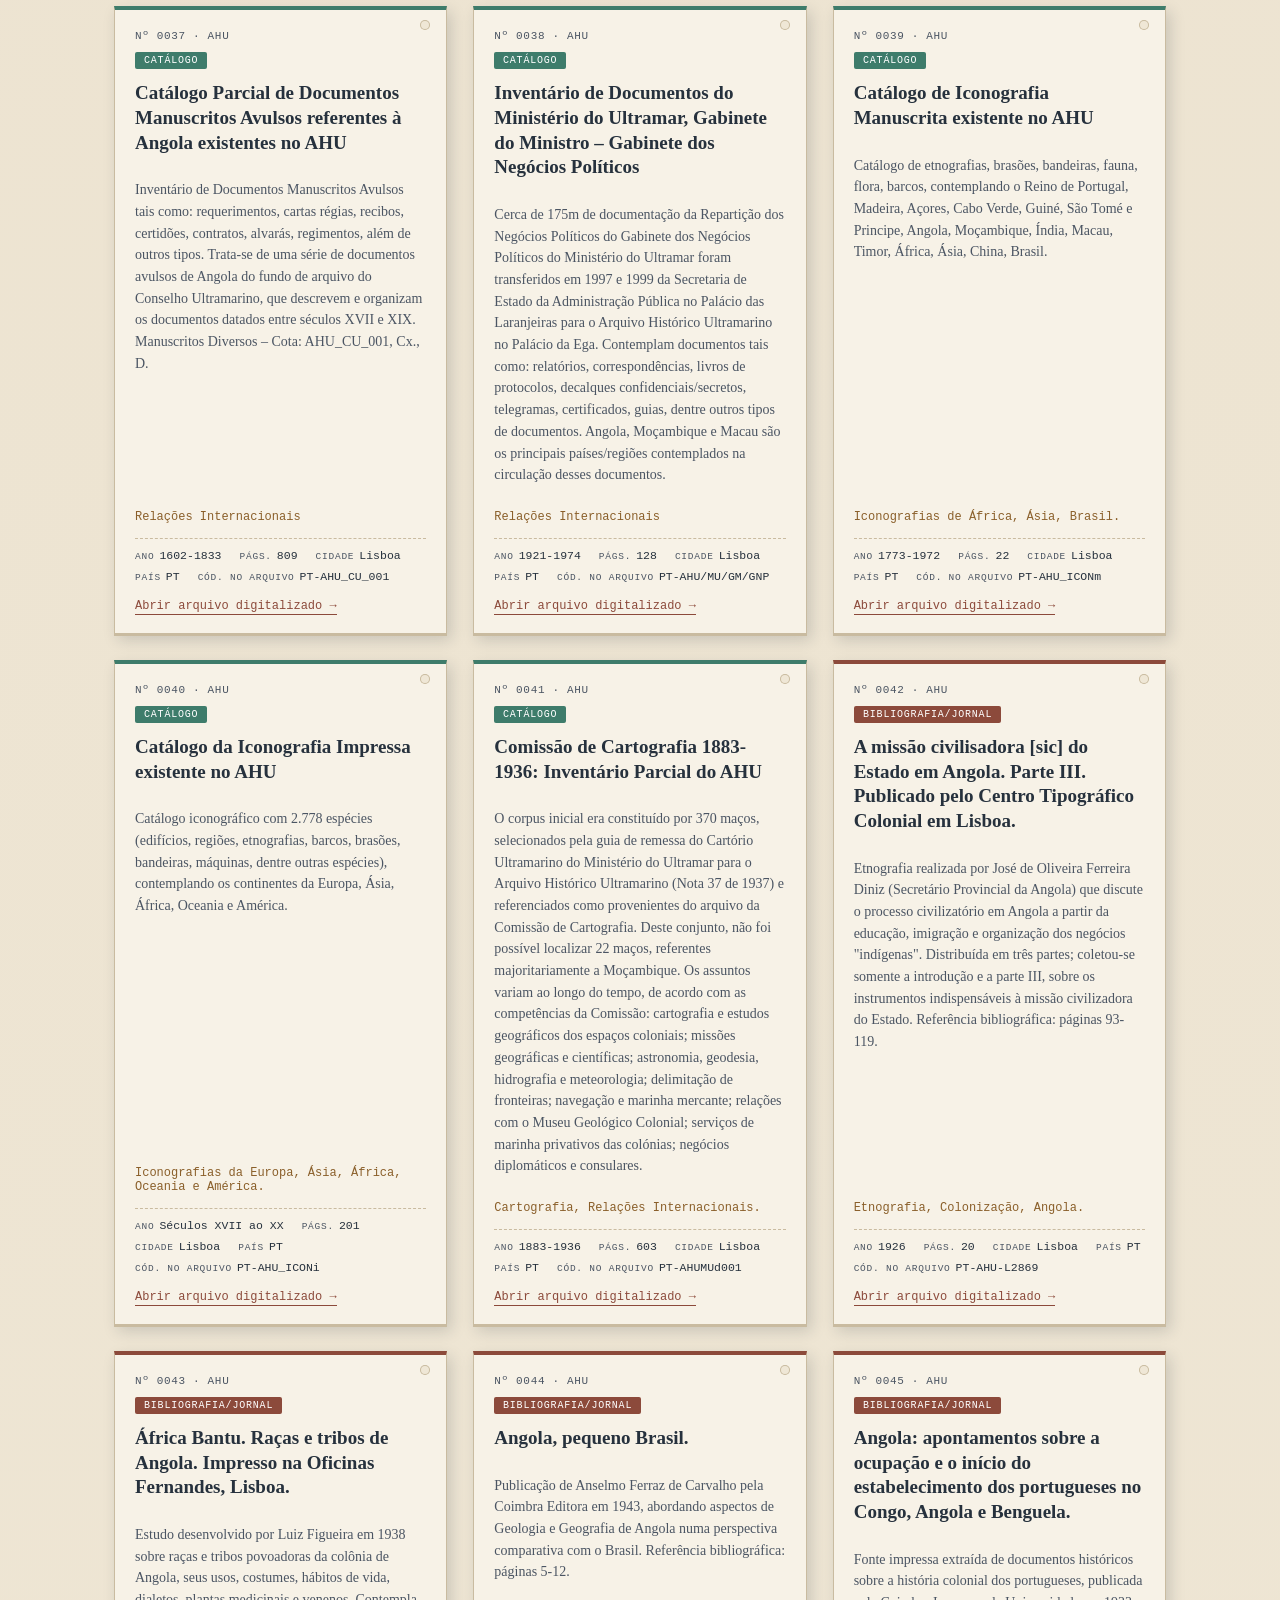
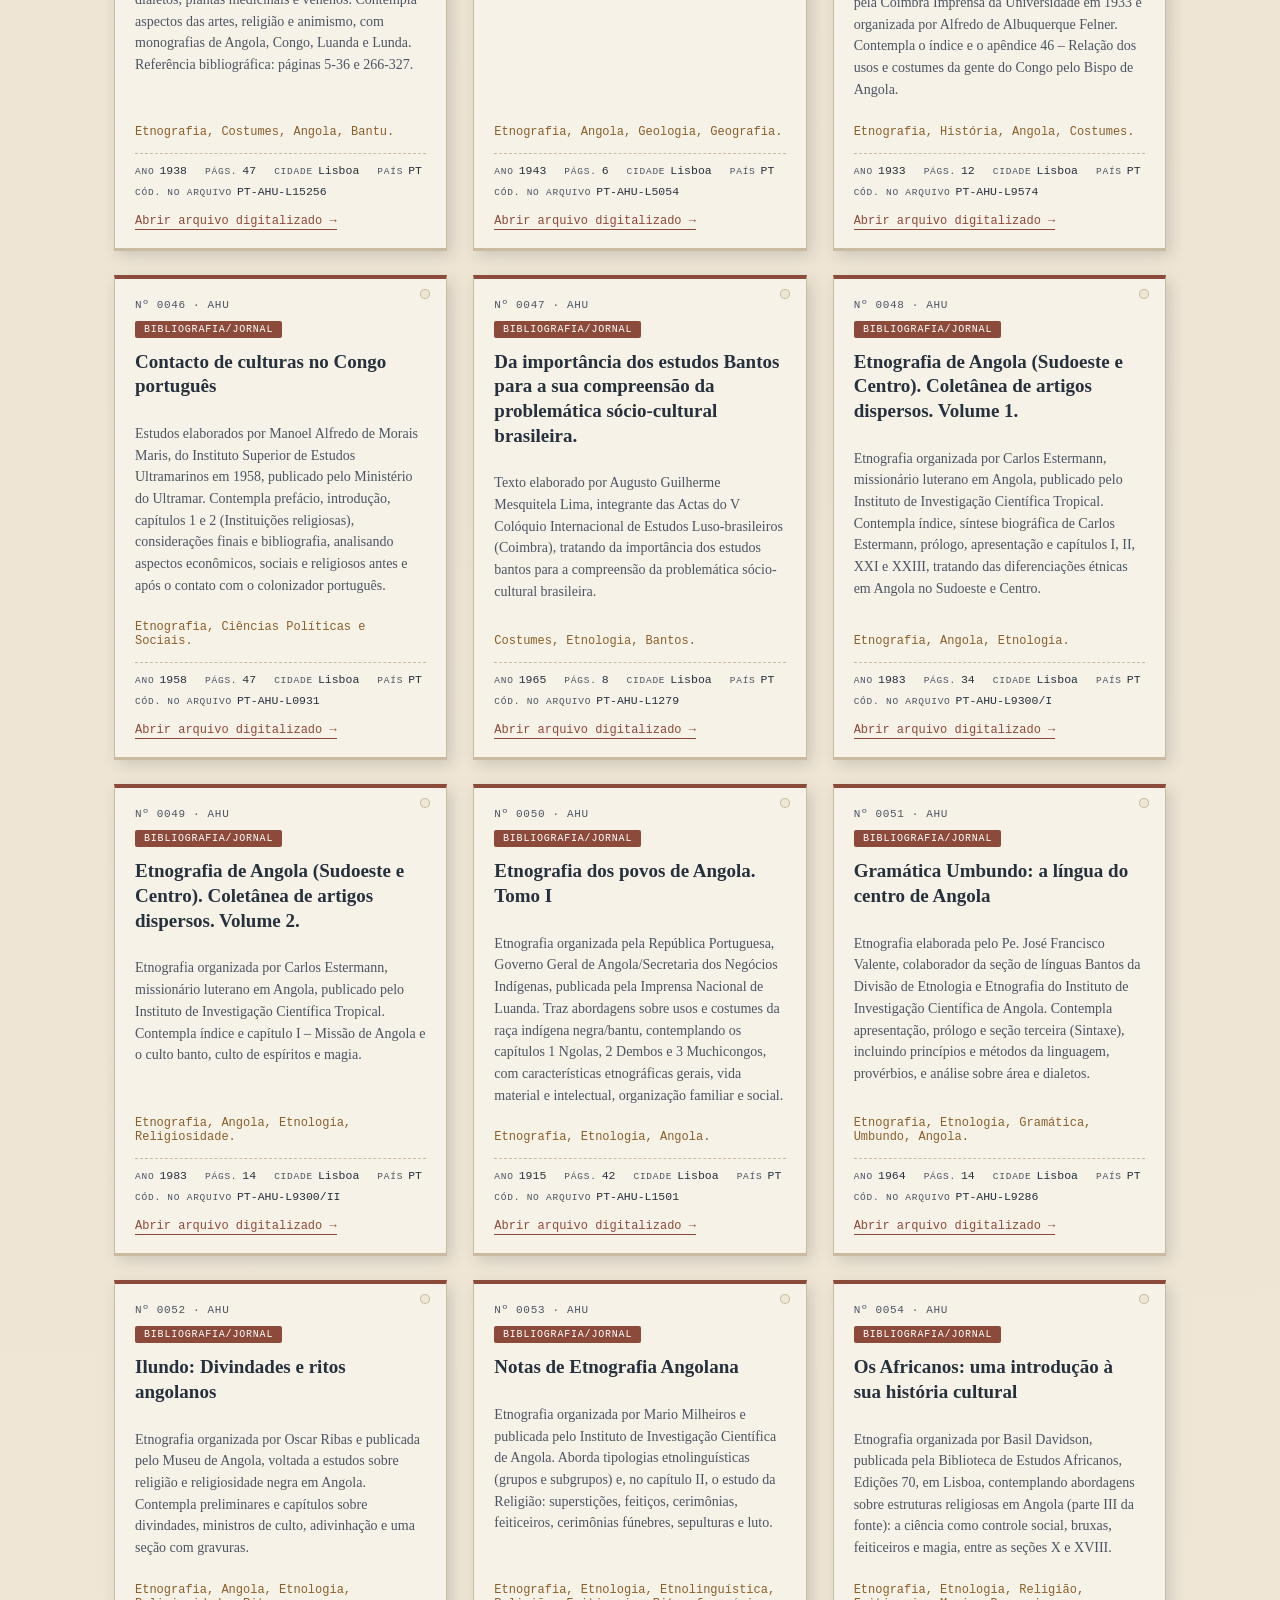
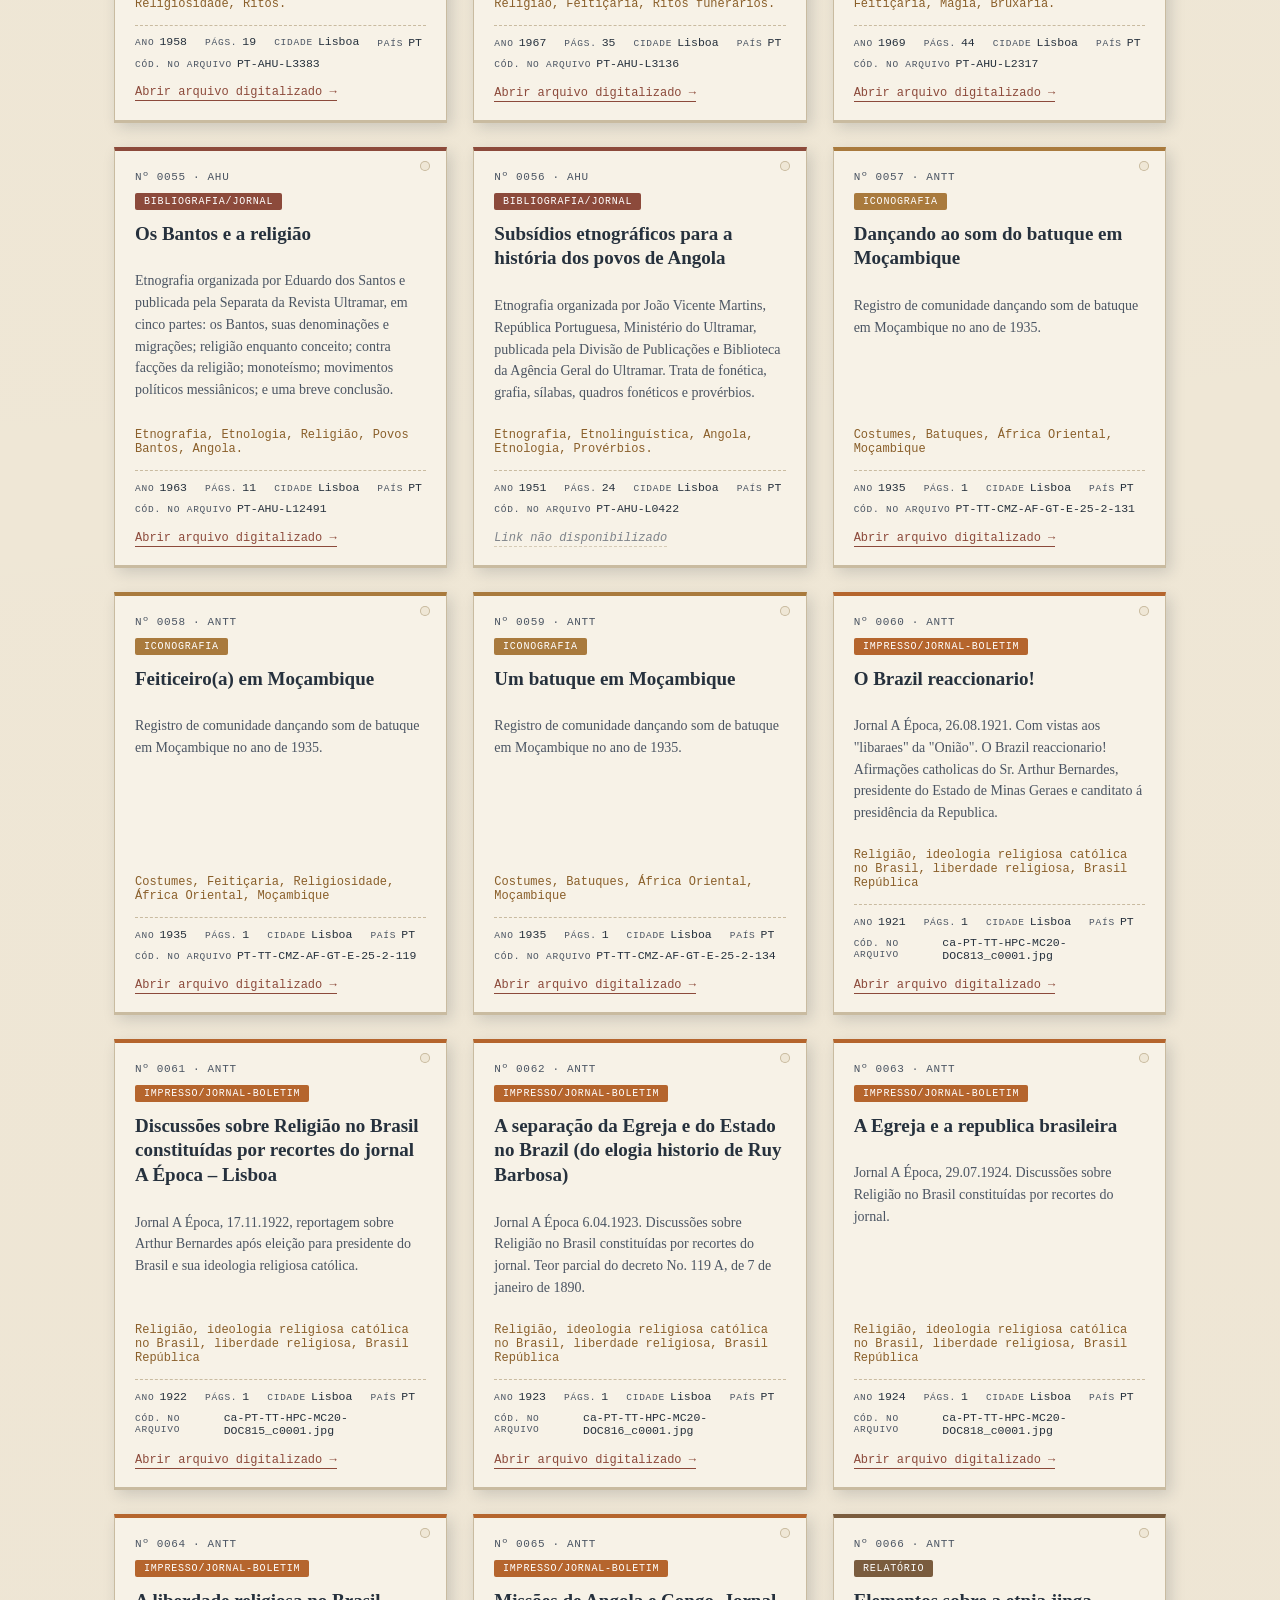
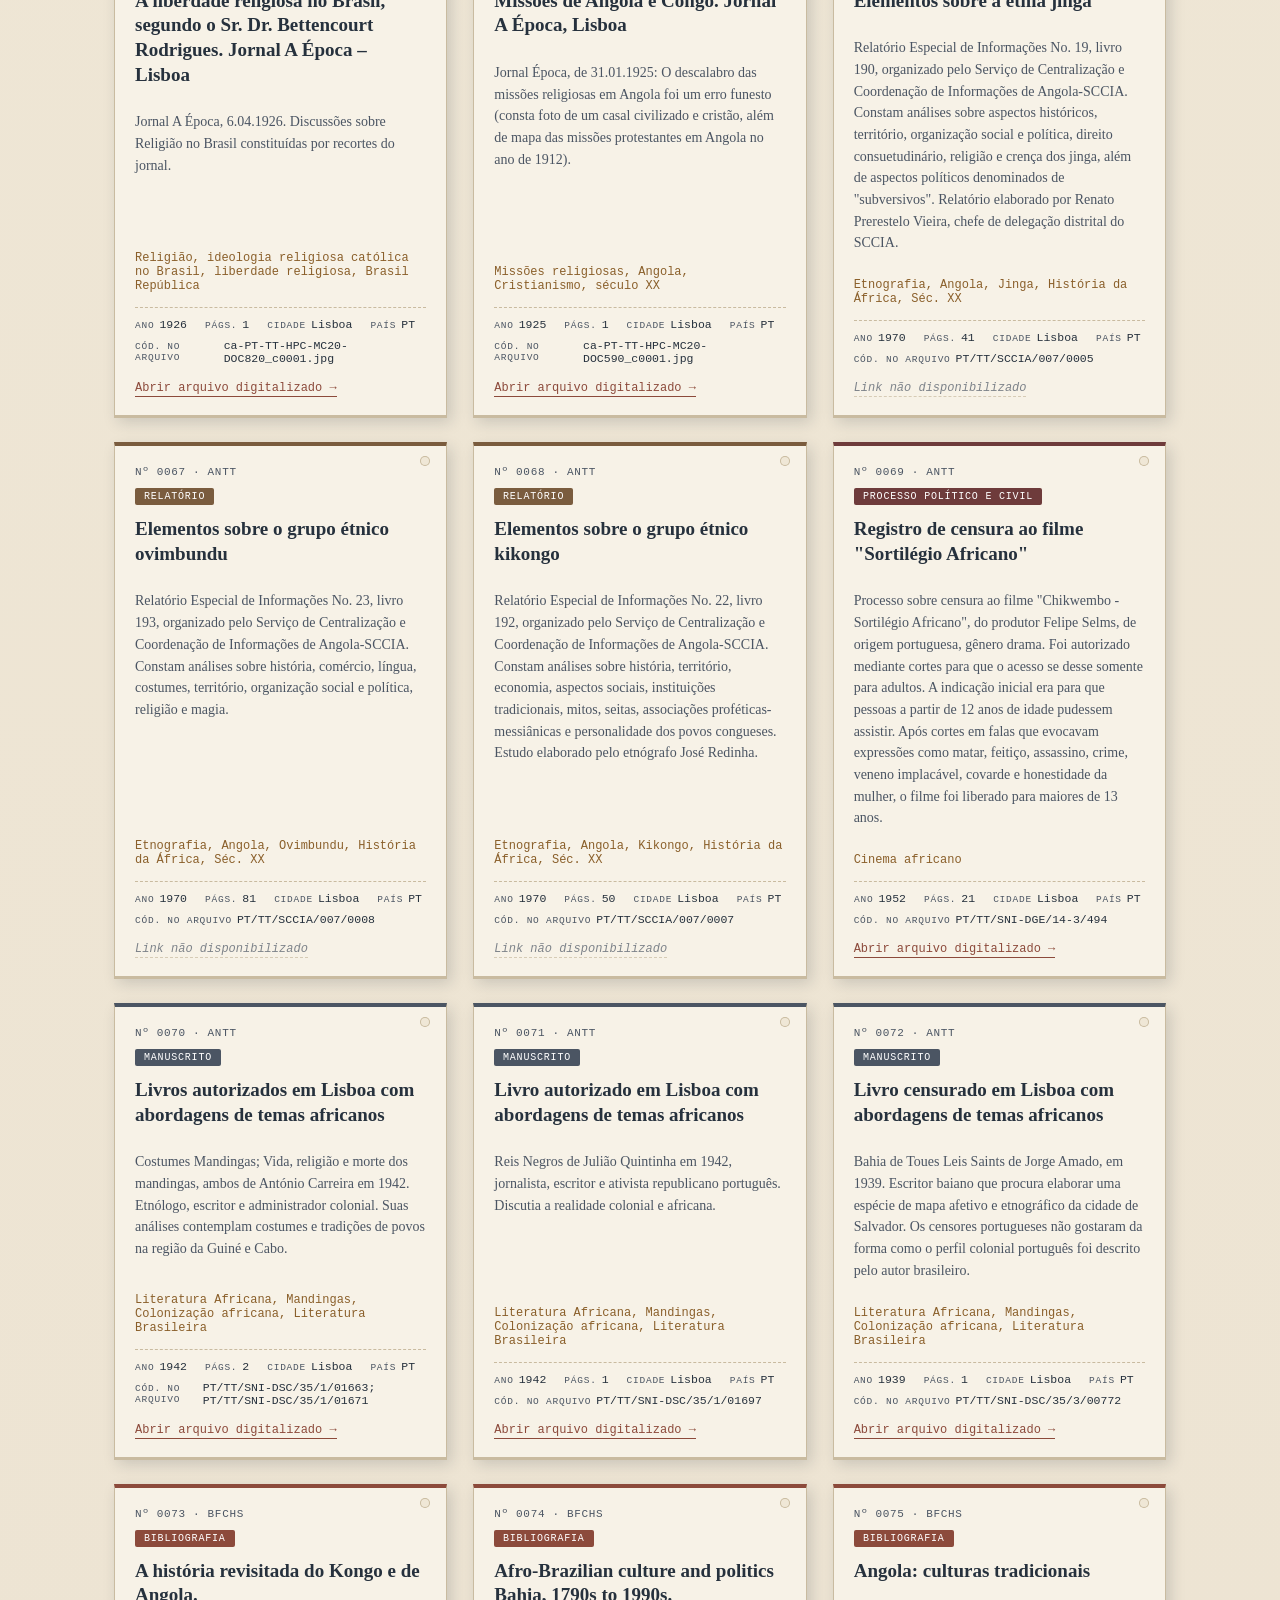
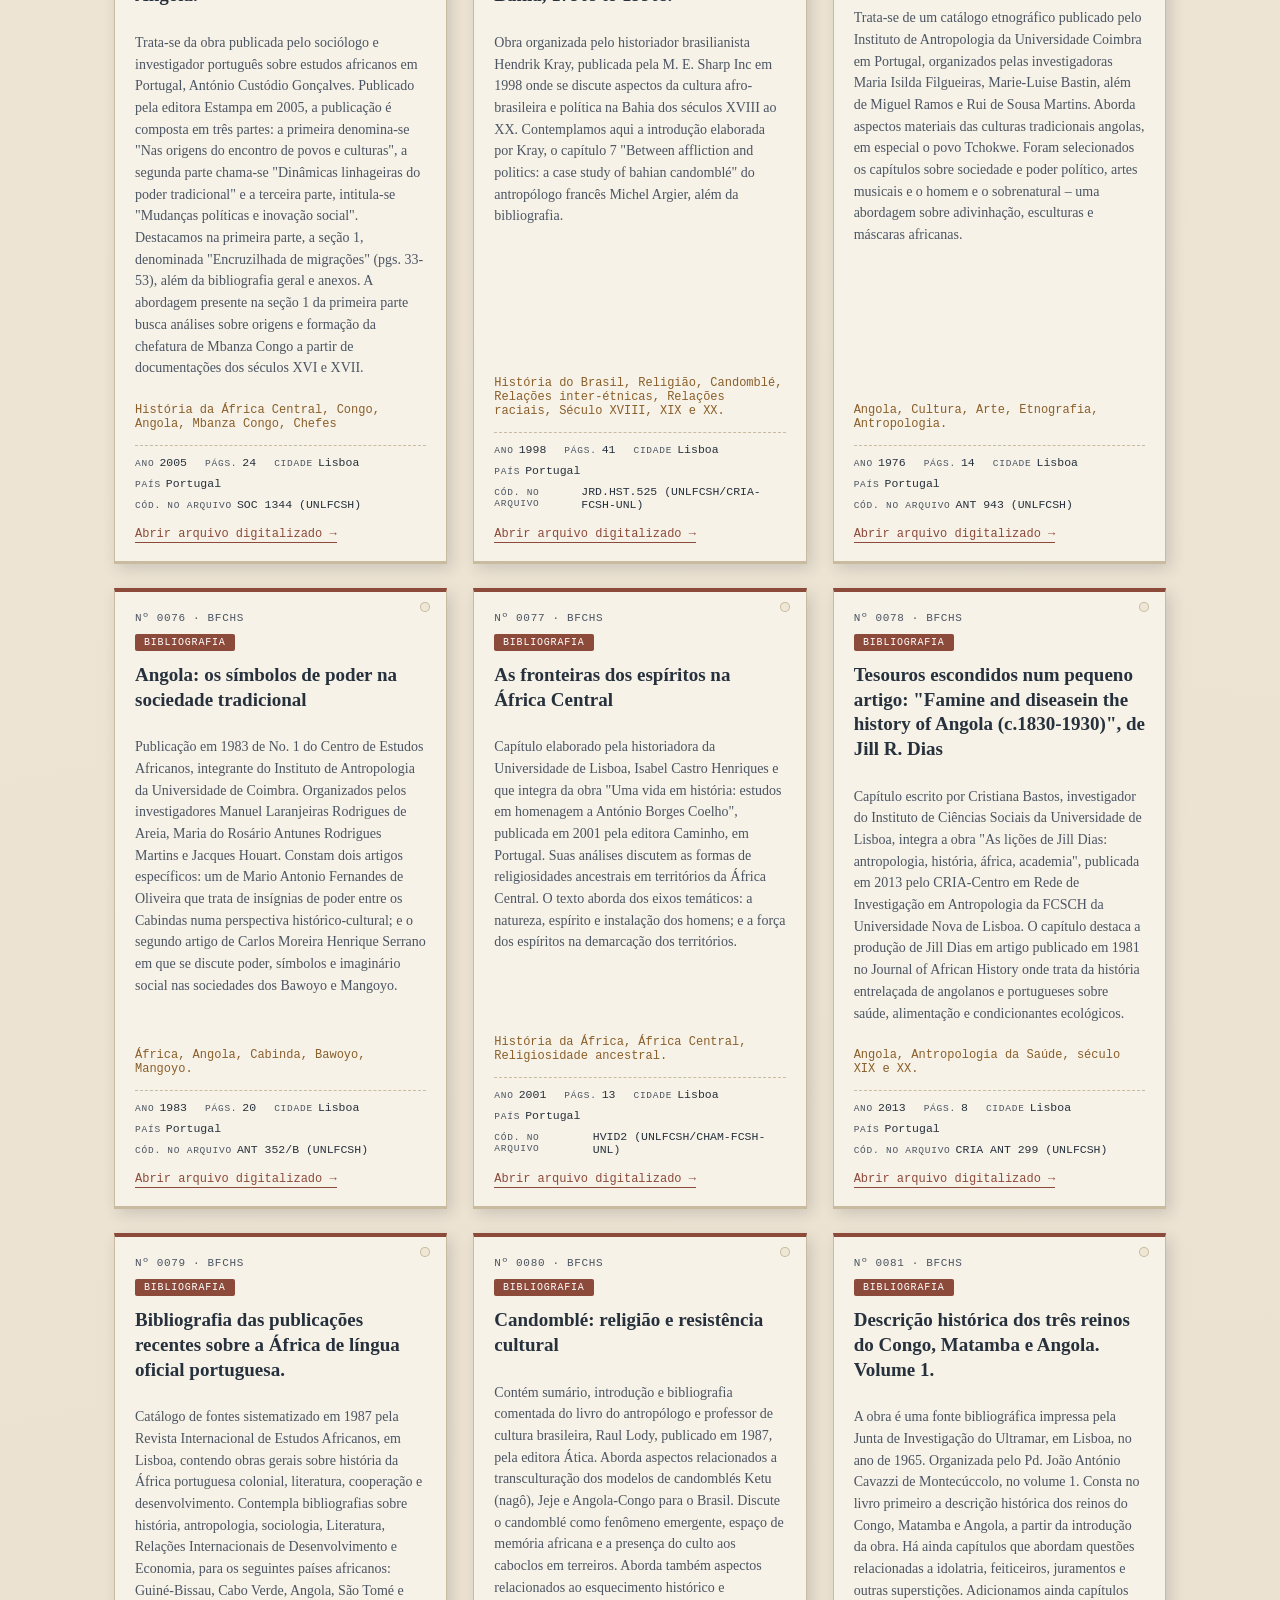
==== commit 0e6ecdb9: "Atualização de traduções e divisão do site de forma organizada." ====
--- a/index.html
+++ b/index.html
@@ -1,722 +1,12 @@
-<!DOCTYPE html>
+﻿<!DOCTYPE html>
 <html lang="pt-BR">
 <head>
 <meta charset="UTF-8">
 <meta name="viewport" content="width=device-width, initial-scale=1.0">
 <title>CARTOGRAFIA DIGITAL NO MUNDO ATLÂNTICO</title>
-<style>
-  @import url('https://cdnjs.cloudflare.com/ajax/libs/ibm-plex/6.4.1/css/ibm-plex-mono.min.css');
-
-  :root{
-    --paper: #EFE7D6;
-    --paper-dark: #E4D9C2;
-    --ink: #26313D;
-    --ink-soft: #4B5563;
-    --line: #C9BBA0;
-    --brass: #A97A3D;
-    --brass-dark: #8A5F2A;
-    --seal: #8C4A3B;
-    --card: #F7F2E7;
-    --shadow: rgba(38,49,61,0.18);
-
-    --c-C: #4C6B8A;  /* Cartografia - azul mapa */
-    --c-B: #8C4A3B;  /* Bibliografia - vermelho tinta */
-    --c-I: #A97A3D;  /* Iconografia - sépia */
-    --c-F: #5B7A54;  /* Fotografia - verde musgo */
-    --c-D: #6B5B95;  /* Documento oficial - roxo selo */
-    --c-M: #4B5563;  /* Manuscrito - grafite */
-    --c-A: #B08D57;  /* Áudio/Depoimento oral - dourado */
-    --c-IMP: #B5652D;  /* Impresso/Jornal-Boletim - laranja queimado */
-    --c-PPC: #6E3B3B;  /* Processo Político e Civil - vinho */
-    --c-CAT: #3E7C6B;  /* Catálogo - verde petróleo */
-    --c-RELAT: #7A5C3E;  /* Relatório - marrom couro */
-  }
-
-  *{box-sizing:border-box;}
-  html{scroll-behavior:smooth;}
-
-  body{
-    margin:0;
-    background:
-      radial-gradient(circle at 20% 10%, rgba(169,122,61,0.07), transparent 40%),
-      radial-gradient(circle at 80% 80%, rgba(140,74,59,0.06), transparent 45%),
-      var(--paper);
-    color:var(--ink);
-    font-family: 'Source Serif 4', 'Georgia', serif;
-    -webkit-font-smoothing: antialiased;
-  }
-
-  /* ---------- Header/Cabeçalho ---------- */
-  header{
-    padding: 56px 24px 40px;
-    text-align:center;
-    border-bottom: 1px solid var(--line);
-    position:relative;
-  }
-  header::before, header::after{
-    content:"";
-    position:absolute;
-    left:50%; transform:translateX(-50%);
-    width:64px; height:1px;
-    background:var(--brass);
-  }
-  header::before{ top:22px; }
-  header::after{ bottom:14px; }
-
-  .brand-mark{
-    position:absolute;
-    top:18px;
-    left:24px;
-    display:flex;
-    align-items:center;
-    gap:12px;
-    max-width: 22vw;
-  }
-  .brand-mark--right{
-    left:auto;
-    right:24px;
-  }
-  .brand-mark .logo-slot{
-    width:clamp(56px, 10vw, 230px);
-    height:clamp(56px, 10vw, 230px);
-    border:1px solid var(--line);
-    border-radius:16px;
-    background:var(--card);
-    display:flex;
-    align-items:center;
-    justify-content:center;
-    overflow:hidden;
-    flex-shrink:0;
-  }
-  .brand-mark .logo-slot img{
-    max-width:100%;
-    max-height:100%;
-    object-fit:contain;
-    display:block;
-  }
-  .brand-mark .brand-label{
-    font-family:'IBM Plex Mono', monospace;
-    font-size:10.5px;
-    letter-spacing:.1em;
-    text-transform:uppercase;
-    color:var(--ink-soft);
-    text-align:left;
-    line-height:1.35;
-    max-width:130px;
-  }
-  @media (min-width:641px){
-    header{ padding-bottom: 75px; }
-    header{ padding-left: clamp(90px, 14vw, 260px); padding-right: clamp(90px, 14vw, 260px); }
-  }
-  @media (min-width:768px){
-    header p.header-subtitle{ white-space:nowrap; }
-  }
-  @media (max-width:900px){
-    .brand-mark .logo-slot{ width:clamp(48px, 9vw, 90px); height:clamp(48px, 9vw, 90px); }
-  }
-  @media (max-width:640px){
-    header{ padding-left:24px; padding-right:24px; }
-    .brand-mark{
-      position:static;
-      display:inline-flex;
-      justify-content:center;
-      vertical-align:top;
-      margin:0 10px 14px;
-      max-width:none;
-    }
-    .brand-mark .logo-slot{ width:64px; height:64px; }
-  }
-
-  /* ---------- Navegação entre páginas ---------- */
-  .site-nav{
-    display:flex;
-    flex-direction:column;
-    align-items:center;
-    gap:10px;
-    padding:14px clamp(16px, 5vw, 60px);
-    background:var(--paper-dark);
-    border-bottom:1px solid var(--line);
-  }
-  .site-nav-row{
-    display:flex;
-    flex-wrap:wrap;
-    justify-content:center;
-    gap:6px;
-  }
-  .site-nav-row--fichario{
-    margin-top:2px;
-    padding-top:10px;
-    border-top:1px dashed var(--line);
-    width:100%;
-  }
-  .site-nav button{
-    font-family:'IBM Plex Mono', monospace;
-    font-size:10.5px;
-    letter-spacing:.07em;
-    text-transform:uppercase;
-    color:var(--ink-soft);
-    background:transparent;
-    border:1px solid transparent;
-    padding:7px 12px;
-    border-radius:2px;
-    cursor:pointer;
-    transition: all .15s ease;
-    white-space:nowrap;
-  }
-  .site-nav button:hover{
-    color:var(--ink);
-    border-color:var(--line);
-  }
-  .site-nav button.active{
-    color:#fff;
-    background:var(--brass-dark);
-    border-color:var(--brass-dark);
-  }
-
-  /* ---------- Páginas de conteúdo institucional ---------- */
-  .page{ display:none; }
-  .page.active{ display:block; }
-
-  .content-wrap{
-    max-width:820px;
-    margin:0 auto;
-    padding:48px 24px 90px;
-  }
-  .content-eyebrow{
-    font-family:'IBM Plex Mono', monospace;
-    font-size:11px;
-    letter-spacing:.24em;
-    text-transform:uppercase;
-    color:var(--brass-dark);
-    margin-bottom:10px;
-  }
-  .content-wrap h2{
-    font-family:'Playfair Display', 'Georgia', serif;
-    font-size:clamp(24px, 4vw, 32px);
-    margin:0 0 26px;
-    padding-bottom:16px;
-    border-bottom:1px solid var(--line);
-  }
-  .content-wrap h3{
-    font-family:'Playfair Display', 'Georgia', serif;
-    font-size:19px;
-    margin:34px 0 12px;
-    color:var(--brass-dark);
-  }
-  .content-wrap p{
-    font-size:15.5px;
-    line-height:1.75;
-    color:var(--ink);
-    margin:0 0 16px;
-  }
-  .content-wrap ul, .content-wrap ol{
-    margin:0 0 16px;
-    padding-left:22px;
-    line-height:1.7;
-    font-size:15px;
-  }
-  #page-direitos-autorais .content-text ul{
-    font-size:15.5px;
-  }
-  .content-wrap li{ margin-bottom:6px; }
-  .content-wrap a{ color:var(--seal); }
-  .content-wrap strong{ color:var(--brass-dark); }
-
-  .content-body-with-image{
-    display:flex;
-    gap:28px;
-    align-items:flex-start;
-  }
-  .content-body-with-image .content-text{
-    flex:1;
-    min-width:0;
-  }
-  .content-image-frame{
-    margin:16px auto 0;
-  }
-  .page-figure{
-    flex-shrink:0;
-    width:clamp(140px, 22vw, 220px);
-    display:flex;
-    flex-direction:column;
-    gap:10px;
-  }
-  .page-image{
-    width:100%;
-    min-height:140px;
-    border:1px solid var(--line);
-    border-radius:16px;
-    background:var(--card);
-    overflow:hidden;
-    display:flex;
-    align-items:center;
-    justify-content:center;
-    padding:8px;
-  }
-  .page-image img{
-    width:100%;
-    height:auto;
-    max-height:360px;
-    object-fit:contain;
-    display:block;
-  }
-  .page-image.content-image-frame{
-    width:fit-content;
-    max-width:100%;
-    min-height:0;
-    padding:0;
-  }
-  .content-image-frame img{
-    width:auto;
-    max-width:100%;
-  }
-  .page-image.placeholder{
-    flex-direction:column;
-    gap:6px;
-    border-style:dashed;
-    color:var(--ink-soft);
-    text-align:center;
-    padding:10px;
-  }
-  .page-image.placeholder .ph-icon{ font-size:1.8rem; opacity:.55; }
-  .page-image.placeholder .ph-txt{ font-size:0.7rem; letter-spacing:.04em; text-transform:uppercase; opacity:.7; }
-  .page-figure-caption{
-    margin:0;
-    font-size:0.85rem;
-    line-height:1.55;
-    color:var(--ink-soft);
-  }
-  .page-figure-caption strong{ color:var(--ink); }
-  .page-intro-figure{
-    padding:20px clamp(16px, 5vw, 60px) 0;
-  }
-  .page-intro-figure .page-figure{
-    width:clamp(140px, 22vw, 220px);
-    margin:0 auto;
-  }
-  @media (max-width:640px){
-    .content-body-with-image{ flex-direction:column; }
-    .page-figure{ width:100%; max-width:260px; margin:0 auto 10px; }
-  }
-
-  .info-table{
-    width:100%;
-    border-collapse:collapse;
-    margin:8px 0 24px;
-    font-size:13px;
-  }
-  .info-table caption{
-    font-family:'IBM Plex Mono', monospace;
-    font-size:11px;
-    letter-spacing:.06em;
-    color:var(--ink-soft);
-    text-align:left;
-    margin-bottom:8px;
-  }
-  .info-table th, .info-table td{
-    border:1px solid var(--line);
-    padding:8px 10px;
-    text-align:left;
-  }
-  .info-table thead th{
-    background:var(--paper-dark);
-    font-family:'IBM Plex Mono', monospace;
-    font-size:10.5px;
-    letter-spacing:.06em;
-    text-transform:uppercase;
-    color:var(--ink-soft);
-  }
-  .info-table td{ font-family:'IBM Plex Mono', monospace; }
-  .info-table tfoot td{ font-weight:700; background:var(--paper-dark); }
-
-  .meta-steps{
-    list-style:none;
-    margin:0 0 24px;
-    padding:0;
-    display:flex;
-    flex-direction:column;
-    gap:10px;
-  }
-  .meta-steps li{
-    display:flex;
-    gap:14px;
-    align-items:flex-start;
-    border:1px solid var(--line);
-    background:var(--card);
-    padding:12px 14px;
-    border-radius:2px;
-  }
-  .meta-steps .num{
-    flex-shrink:0;
-    width:24px; height:24px;
-    border-radius:50%;
-    background:var(--brass-dark);
-    color:#fff;
-    font-family:'IBM Plex Mono', monospace;
-    font-size:11px;
-    display:flex;
-    align-items:center;
-    justify-content:center;
-  }
-  .meta-steps .txt b{
-    display:block;
-    font-family:'IBM Plex Mono', monospace;
-    font-size:13px;
-    line-height:1.4;
-    letter-spacing:.04em;
-    text-transform:uppercase;
-    color:var(--brass-dark);
-    margin-bottom:3px;
-  }
-  .meta-steps .txt span{
-    font-size:13.5px;
-    color:var(--ink-soft);
-    line-height:1.5;
-  }
-
-  .partner-cols{
-    display:grid;
-    grid-template-columns: repeat(auto-fit, minmax(220px, 1fr));
-    gap:24px;
-    margin-bottom:24px;
-  }
-  .partner-cols h4{
-    font-family:'IBM Plex Mono', monospace;
-    font-size:10.5px;
-    letter-spacing:.08em;
-    text-transform:uppercase;
-    color:var(--ink-soft);
-    margin:0 0 8px;
-  }
-
-  .ref-item{
-    font-size:13.5px;
-    line-height:1.7;
-    color:var(--ink-soft);
-    margin-bottom:14px;
-    padding-left:0;
-  }
-
-  .contact-box{
-    margin-top:30px;
-    padding:16px 18px;
-    border:1px solid var(--line);
-    background:var(--paper-dark);
-    font-family:'IBM Plex Mono', monospace;
-    font-size:13px;
-  }
-
-  .eyebrow{
-    font-family:'IBM Plex Mono', monospace;
-    font-size:11px;
-    letter-spacing:.28em;
-    text-transform:uppercase;
-    color:var(--brass-dark);
-    margin-bottom:14px;
-  }
-  h1{
-    font-family:'Playfair Display', 'Georgia', serif;
-    font-weight:700;
-    font-size:clamp(28px, 5vw, 46px);
-    margin:0 0 10px;
-    letter-spacing:.01em;
-  }
-  header p{
-    max-width:560px;
-    margin:0 auto;
-    color:var(--ink-soft);
-    font-size:15px;
-    line-height:1.6;
-  }
-  header p.header-subtitle{
-    font-family:'Playfair Display', 'Georgia', serif;
-    font-size:clamp(16px, 2.4vw, 20px);
-    font-weight:600;
-    font-style:italic;
-    color:var(--brass-dark);
-    letter-spacing:.01em;
-  }
-
-  /* ---------- Filtros ---------- */
-  .drawer{
-    width:100%;
-    max-width:none;
-    margin: 0;
-    padding: 22px clamp(24px, 6vw, 80px);
-    background:var(--paper-dark);
-    border-bottom:1px solid var(--line);
-    display:flex;
-    flex-direction:column;
-    gap:14px;
-    align-items:center;
-    position:sticky;
-    top:0;
-    z-index:10;
-    backdrop-filter: blur(2px);
-  }
-  .drawer-row{
-    width:100%;
-    display:flex;
-    flex-wrap:nowrap;
-    gap:16px;
-    align-items:flex-end;
-    justify-content:center;
-    overflow-x:auto;
-    padding-bottom:2px;
-  }
-  .drawer-row-secondary{
-    flex-wrap:wrap;
-    row-gap:8px;
-    justify-content:center;
-  }
-  .drawer-row-secondary .field{ flex:0 1 260px; }
-  .field{
-    display:flex;
-    flex-direction:column;
-    gap:5px;
-    flex:1 1 130px;
-    min-width:0;
-  }
-  .drawer-row .field{ flex-shrink:1; }
-  .field label{
-    font-family:'IBM Plex Mono', monospace;
-    font-size:10px;
-    letter-spacing:.14em;
-    text-transform:uppercase;
-    color:var(--ink-soft);
-  }
-  .field input, .field select{
-    font-family:'IBM Plex Mono', monospace;
-    font-size:13px;
-    padding:8px 10px;
-    border:1px solid var(--line);
-    background:var(--card);
-    color:var(--ink);
-    border-radius:2px;
-    min-width:120px;
-    width:100%;
-  }
-  .field input:focus, .field select:focus{
-    outline:2px solid var(--brass);
-    outline-offset:1px;
-  }
-  #busca{ min-width:180px; flex:1.4; }
-
-  .count-tag{
-    font-family:'IBM Plex Mono', monospace;
-    font-size:11px;
-    color:var(--ink-soft);
-    padding-bottom:9px;
-    white-space:nowrap;
-  }
-  .count-tag b{ color:var(--ink); }
-
-  /* ---------- Grid de fichas ---------- */
-  main{
-    max-width:1100px;
-    margin:0 auto;
-    padding:36px 24px 80px;
-  }
-  .grid{
-    display:grid;
-    grid-template-columns: repeat(auto-fill, minmax(300px, 1fr));
-    gap:26px;
-  }
-
-  .card{
-    background:var(--card);
-    border:1px solid var(--line);
-    border-top: 4px solid var(--tipo-color, var(--brass));
-    box-shadow: 0 2px 0 var(--line), 4px 6px 14px var(--shadow);
-    padding:20px 20px 18px;
-    position:relative;
-    display:flex;
-    flex-direction:column;
-    gap:10px;
-    opacity:0;
-    transform:translateY(10px);
-    animation: rise .5s ease forwards;
-  }
-  @keyframes rise{ to{ opacity:1; transform:translateY(0);} }
-
-  .card::before{
-    content:"";
-    position:absolute;
-    top:10px; right:16px;
-    width:10px; height:10px;
-    border-radius:50%;
-    background: var(--paper);
-    box-shadow: inset 0 0 0 1px var(--line);
-  }
-
-  .catalog-no{
-    font-family:'IBM Plex Mono', monospace;
-    font-size:11px;
-    color:var(--ink-soft);
-    letter-spacing:.06em;
-  }
-
-  .tipo-tag{
-    align-self:flex-start;
-    font-family:'IBM Plex Mono', monospace;
-    font-size:10px;
-    letter-spacing:.08em;
-    text-transform:uppercase;
-    color:#fff;
-    background:var(--tipo-color, var(--brass));
-    padding:3px 9px;
-    border-radius:2px;
-  }
-
-  .card h3{
-    font-family:'Playfair Display', 'Georgia', serif;
-    font-size:19px;
-    margin:2px 0 0;
-    line-height:1.3;
-  }
-
-  .desc{
-    font-size:14px;
-    color:var(--ink-soft);
-    line-height:1.55;
-    flex-grow:1;
-  }
-
-  .meta-row{
-    display:flex;
-    flex-wrap:wrap;
-    gap:8px 18px;
-    font-family:'IBM Plex Mono', monospace;
-    font-size:11.5px;
-    color:var(--ink);
-    border-top:1px dashed var(--line);
-    padding-top:10px;
-    margin-top:4px;
-  }
-  .meta-row span{ display:flex; gap:5px; align-items:baseline; }
-  .meta-row span em{
-    font-style:normal;
-    color:var(--ink-soft);
-    text-transform:uppercase;
-    font-size:9.5px;
-    letter-spacing:.08em;
-  }
-
-  .tema{
-    font-size:12px;
-    color:var(--brass-dark);
-    font-family:'IBM Plex Mono', monospace;
-  }
-
-  .link-arquivo{
-    margin-top:6px;
-    align-self:flex-start;
-    font-family:'IBM Plex Mono', monospace;
-    font-size:12px;
-    color:var(--seal);
-    text-decoration:none;
-    border-bottom:1px solid var(--seal);
-    padding-bottom:1px;
-    transition: opacity .15s ease;
-  }
-  .link-arquivo:hover{ opacity:.65; }
-
-  .link-indisponivel{
-    margin-top:6px;
-    align-self:flex-start;
-    font-family:'IBM Plex Mono', monospace;
-    font-size:12px;
-    color:var(--ink-soft);
-    opacity:.7;
-    font-style:italic;
-    border-bottom:1px dashed var(--line);
-    padding-bottom:1px;
-  }
-
-  .card:hover{
-    box-shadow: 0 2px 0 var(--line), 6px 10px 20px var(--shadow);
-    transform: translateY(-2px);
-    transition: box-shadow .2s ease, transform .2s ease;
-  }
-
-  .legenda{
-    max-width:1100px;
-    margin:0 auto;
-    padding:16px 24px 0;
-  }
-  .legenda details{
-    border:1px solid var(--line);
-    background:var(--paper-dark);
-    padding:12px 16px;
-  }
-  .legenda summary{
-    font-family:'IBM Plex Mono', monospace;
-    font-size:11px;
-    letter-spacing:.1em;
-    text-transform:uppercase;
-    color:var(--brass-dark);
-    cursor:pointer;
-  }
-  .legenda-corpo{
-    display:grid;
-    grid-template-columns: repeat(auto-fit, minmax(240px, 1fr));
-    gap:18px;
-    margin-top:12px;
-  }
-  .legenda-grupo h4{
-    font-family:'IBM Plex Mono', monospace;
-    font-size:10px;
-    letter-spacing:.1em;
-    text-transform:uppercase;
-    color:var(--ink-soft);
-    margin:0 0 8px;
-  }
-  .legenda-item{
-    display:flex;
-    align-items:baseline;
-    gap:8px;
-    font-size:12.5px;
-    color:var(--ink);
-    padding:3px 0;
-  }
-  .legenda-item .swatch{
-    width:10px; height:10px;
-    border-radius:2px;
-    flex-shrink:0;
-    background:var(--brass);
-  }
-  .legenda-item .sigla{
-    font-family:'IBM Plex Mono', monospace;
-    font-weight:700;
-    min-width:44px;
-  }
-
-  .empty, .erro{
-    text-align:center;
-    padding:60px 20px;
-    color:var(--ink-soft);
-    font-family:'IBM Plex Mono', monospace;
-    font-size:13px;
-  }
-  .erro{ color:var(--seal); }
-
-  footer{
-    text-align:center;
-    padding:26px;
-    font-family:'IBM Plex Mono', monospace;
-    font-size:10.5px;
-    color:var(--ink-soft);
-    border-top:1px solid var(--line);
-    letter-spacing:.04em;
-  }
-
-  @media (prefers-reduced-motion: reduce){
-    .card{ animation:none; opacity:1; transform:none; }
-  }
-</style>
+<link rel="stylesheet" href="css/site.css">
 </head>
-<body>
-
+<body data-page="home">
 <header>
   <div class="brand-mark">
     <span class="logo-slot">
@@ -731,25 +21,26 @@
   <h1>CARTOGRAFIA DIGITAL NO MUNDO ATLÂNTICO</h1>
   <p class="header-subtitle">Religiões e Religiosidades Africanas e Afro-brasileiras</p>
 </header>
-
-<nav class="site-nav" id="siteNav">
+<nav class="language-switcher" aria-label="Idioma / Language / Idioma">
+  <a href="?lang=pt" data-language="pt" aria-label="Português" title="Português">🇧🇷 PT</a>
+  <a href="?lang=en" data-language="en" aria-label="English" title="English">🇺🇸 EN</a>
+  <a href="?lang=es" data-language="es" aria-label="Español" title="Español">🇪🇸 ES</a>
+</nav>
+<nav class="site-nav" aria-label="Navegação principal">
   <div class="site-nav-row">
-    <button data-page="quem-somos">Quem Somos</button>
-    <button data-page="onde-chegar">Para Onde Vamos </button>
-    <button data-page="recorte-temporal">Recorte Temporal</button>
-    <button data-page="sobre-cdfhma">Sobre a Cartografia Digital</button>
-    <button data-page="direitos-autorais">Direitos Autorais</button>
-    <button data-page="curadoria-digital">Curadoria Digital</button>
-    <button data-page="parceiros">Parceiros e Sites Institucionais</button>
-    <button data-page="referencias">Referências</button>
+    <a href="paginas/quem-somos.html">Quem Somos</a>
+    <a href="paginas/onde-chegar.html">Para Onde Vamos</a>
+    <a href="paginas/recorte-temporal.html">Recorte Temporal</a>
+    <a href="paginas/sobre-cdfhma.html">Sobre a Cartografia Digital</a>
+    <a href="paginas/direitos-autorais.html">Direitos Autorais</a>
+    <a href="paginas/curadoria-digital.html">Curadoria Digital</a>
+    <a href="paginas/parceiros.html">Parceiros e Sites Institucionais</a>
+    <a href="paginas/referencias.html">Referências</a>
   </div>
   <div class="site-nav-row site-nav-row--fichario">
-    <button data-page="home" class="active">FICHÁRIO GERAL</button>
+    <a href="index.html" class="active" aria-current="page">FICHÁRIO GERAL</a>
   </div>
 </nav>
-
-<div class="page active" id="page-home">
-
 <div class="page-intro-figure">
   <div class="page-figure">
     <div class="page-image">
@@ -814,7 +105,7 @@
       <label for="anoAte">Ano até</label>
       <input type="number" id="anoAte" placeholder="ex. 1950">
     </div>
-    <div class="count-tag"><b id="contagem">0</b> registro(s)</div>
+    <div class="count-tag"><b id="contagem">0</b> <span data-i18n="recordCount">registro(s)</span></div>
   </div>
 </div>
 
@@ -832,515 +123,8 @@
     Não foi possível carregar <code>fontes.json</code>. Verifique se o arquivo está na mesma pasta que este HTML.
   </div>
 </main>
-
-</div><!-- /page-home -->
-
-<!-- ===== QUEM SOMOS ===== -->
-<section class="page" id="page-quem-somos">
-  <div class="content-wrap">
-    <div class="content-eyebrow">Sobre o Projeto</div>
-    <h2>Quem Somos</h2>
-    <div class="content-body-with-image">
-      <div class="page-figure">
-        <div class="page-image">
-          <img src="https://i.ibb.co/qLDRZt42/quem-somos.png" alt="Quem Somos">
-        </div>
-        <p class="page-figure-caption"><strong>Ubuntu:</strong> “Eu sou porque nós somos” – As 3 figuras abraçadas representam comunidade, apoio mútuo e ancestralidade.</p>
-      </div>
-      <div class="content-text">
-        <p>Somos um repositório digital temático fruto de projeto de pesquisa pós-doutoral em História, realizado no Programa de Pós-graduação em História (PPGHIS), na Faculdade de Filosofia e Ciências Humanas (FAFICH) da Universidade Federal de Minas Gerais (UFMG) e que contempla fontes primárias e secundárias sobre a história das religiões e das religiosidades, localizadas territorialmente no mundo atlântico.</p>
-        <p>Esse repositório intitula-se “Cartografia Digital de Fontes Históricas no Mundo Atlântico (CDFHMA): Religiões e Religiosidades Africanas e Afro-brasileiras” e foi organizado pelo Prof. Dr. Erivaldo Sales Nunes, historiador, vinculado ao Instituto Federal de Educação, Ciência e Tecnologia da Bahia-IFBA, campus Salvador. A supervisão do projeto contou com a colaboração da Profa. Dra. Vanicléia Silva Santos-University of Pennsylvania/UFMG.</p>
-        <p>Trata-se de catálogo de documentos físicos datados em sua maioria do século XX e que foram digitalizados em decorrência de pesquisas realizadas em estágio doutoral na Universidade Nova de Lisboa, no ano de 2015. Esses documentos digitais fazem parte de acervos de documentos físicos, que integram alguns arquivos históricos públicos e bibliotecas públicas/privadas, localizadas na cidade de Lisboa, Portugal.</p>
-        <p>Foram percorridos arquivos históricos e bibliotecas, a saber: o Arquivo Diplomático e Biblioteca do Ministério dos Negócios Estrangeiros (ADBMNE), o Arquivo Histórico Ultramarino (AHU), o Arquivo Nacional Torre do Tombo (ANTT), a Biblioteca da Faculdade de Ciências Humanas e Sociais da Universidade Nova de Lisboa (BFCHS/UNL) e a Biblioteca Nacional de Portugal (BNP). As fontes históricas aqui consultadas representam a primeira etapa de difusão de um conhecimento multirreferenciado (museal-geográfico-histórico-antropológico-digital), publicizando-a através de armazenamento em website responsivo.</p>
-      </div>
-    </div>
-  </div>
-</section>
-
-<!-- ===== ONDE QUEREMOS CHEGAR ===== -->
-<section class="page" id="page-onde-chegar">
-  <div class="content-wrap">
-    <div class="content-eyebrow">Perspectivas</div>
-    <h2>Para Onde Vamos</h2>
-    <div class="content-body-with-image">
-      <div class="page-figure">
-        <div class="page-image">
-          <img src="https://i.ibb.co/p6MzW2ZL/onde-queremos-chegar.png" alt="Para onde Vamos">
-        </div>
-        <p class="page-figure-caption"><strong>Baobá:</strong> A árvore da vida africana – representa força, ancestralidade, raízes profundas e crescimento duradouro. É onde queremos chegar: firmes e frutíferos.</p>
-      </div>
-      <div class="content-text">
-        <p>Como estamos mapeando ao longo desses últimos dez anos espaços de produção, de registros e de organização de acervos (arquivos históricos) sobre a história das religiões e da religiosidade afro-diaspórica nas Américas em diálogos com o Mundo Atlântico Norte e Sul, nesse sentido, temos interesse em ampliar essa cartografia a partir de fontes coletadas com outros acervos localizados no Brasil ou em outros territórios afrodiaspóricos nas Américas, desde que dialoguem com a temática.</p>
-        <p>Oportunamente, arquivos históricos localizados nas cidades brasileiras de Salvador-BA, Santo Amaro da Purificação-BA, Rio de Janeiro-RJ e Belo Horizonte-MG farão parte dessa base de dados. Existe possibilidades de ampliar a cartografia com documentos de arquivos/bibliotecas existentes nas cidades de Lima/Peru, além de Providence/Rhode Island e New Orleans/Louisiana, ambas nos Estados Unidos da América.</p>
-        <p>A Cartografia Digital, portanto, tem a intenção em disponibilizar num primeiro momento, um catálogo de fontes históricas sobre religiões e religiosidades africanas e afro-brasileiras, oriundas de arquivos históricos, em países que fazem parte do mundo atlântico: <strong>Brasil, Angola, República Democrática do Congo, República do Congo e Portugal</strong>. Esse locus de fontes históricas pode ser ampliado com a continuidade da pesquisa, cotejando o mundo atlântico/pacífico: Brasil, Peru, Estados Unidos da América, Portugal, Congo e Angola.</p>
-        <div class="page-image content-image-frame">
-          <img src="https://i.ibb.co/XgpSfzJ/Logo-1-Cartografia-Ampliada.png" alt="Logo 1 Cartografia Ampliada">
-        </div>
-      </div>
-    </div>
-  </div>
-</section>
-
-<!-- ===== RECORTE TEMPORAL ===== -->
-<section class="page" id="page-recorte-temporal">
-  <div class="content-wrap">
-    <div class="content-eyebrow">Metodologia</div>
-    <h2>Recorte Temporal</h2>
-    <div class="content-body-with-image">
-      <div class="page-figure">
-        <div class="page-image">
-          <img src="https://i.ibb.co/Y7PFtZBP/recorte-temporal.png" alt="Recorte Temporal">
-        </div>
-        <p class="page-figure-caption"><strong>Sankofa:</strong> Pássaro Adinkra que olha para trás buscando um ovo no seu dorso – significa “volte e pegue”. Representa a ideia de aprender com o passado para construir o futuro.</p>
-      </div>
-      <div class="content-text">
-        <p>No que diz respeito ao recorte temporal que a cartografia digital de fontes históricas expõe, temos três momentos distintos: o primeiro momento considerado central, diz respeito às fontes do período entre 1916 e 1966 (primeira metade do século XX) – pois trata-se da temporalidade que envolvia os estudos cotejados na tese de doutorado relacionada à história e à memória do candomblé Congo-Angola na Bahia (Nunes, 2017).</p>
-        <p>O segundo recorte temporal concentra-se na segunda metade do século XX, contando com fontes que discutem o movimento de libertação no Congo (1960) e em Angola (1975), envolvendo o período de lutas pela independência colonial e o pós-colonização (1980-1990).</p>
-        <p>Há ainda mais um recorte temporal contemplado que envolve alguns documentos datados dos séculos XVIII e XIX, e por considerar importantes abordagens que envolvem os processos de escravização, costumes, linguagens e religiosidades dos territórios envolvidos, adicionamos também esse recorte.</p>
-        <p>Esclarecemos que as fontes se concentram majoritariamente em documentos envolvendo os territórios da África Central (República Democrática do Congo, República do Congo e Angola). Entretanto, mesmo não tendo sido o escopo da pesquisa, em alguns arquivos, foi possível incluir fontes documentais das Áfricas Ocidental e Oriental.</p>
-      </div>
-    </div>
-  </div>
-</section>
-
-<!-- ===== SOBRE A CARTOGRAFIA DIGITAL (CDFHMA) ===== -->
-<section class="page" id="page-sobre-cdfhma">
-  <div class="content-wrap">
-    <div class="content-eyebrow">Dados da Pesquisa</div>
-    <h2>Sobre a Cartografia Digital (CDFHMA)</h2>
-    <div class="content-body-with-image">
-      <div class="page-figure">
-        <div class="page-image">
-          <img src="https://i.ibb.co/1tvMBmZc/cartografia-digital.png" alt="Sobre a Cartografia Digital">
-        </div>
-        <p class="page-figure-caption"><strong>Mapa da África conectado:</strong> Continente em terracota com rede de pontos e linhas neon – representa território mapeado digitalmente, cada nó é uma história, um dado, uma comunidade.</p>
-      </div>
-      <div class="content-text">
-    <p>Na presente Cartografia Digital de Fontes Históricas no Mundo Atlântico (CDFHMA) foi possível sistematizar e catalogar <strong>129 (cento e vinte e nove) fontes históricas</strong>, distribuídas em três arquivos públicos e duas bibliotecas, sendo uma biblioteca pública e outra pertencente à esfera privada. Deste total de fontes, 30 (trinta) referem-se a fontes primárias (cartografia, iconografias, manuscritos, processos civis políticos e relatórios) e 99 (noventa e nove) são fontes secundárias (catálogos, bibliografias e impressos - jornais e boletins).</p>
-    <p>Nos arquivos públicos chegamos a um quantitativo de 72 (setenta e duas) fontes, equivalente a 55,81% das fontes coletadas. Quanto às bibliotecas, foi possível catalogar 57 (cinquenta e sete) fontes, que correspondem a 44,19% das fontes totais sistematizadas. Entre as instituições pesquisadas, concentram-se documentos no AHU com 28,68% (37), seguido pela BFCHS com 24,81% (32) e a BNP com 19,38% (25). Adiciona-se os documentos mapeados no ADBMNE com 14,73% (19) e o ANTT com 12,40% (16).</p>
-
-    <table class="info-table">
-      <caption>Tabela 1 – Documentos catalogados nos Arquivos/Bibliotecas em Lisboa</caption>
-      <thead>
-        <tr><th>Arquivo</th><th>Numeração</th><th>Qtd. Docs</th><th>%</th></tr>
-      </thead>
-      <tbody>
-        <tr><td>ADBMNE</td><td>01:19</td><td>19</td><td>14,73%</td></tr>
-        <tr><td>AHU</td><td>20:56</td><td>37</td><td>28,68%</td></tr>
-        <tr><td>ANTT</td><td>57:72</td><td>16</td><td>12,40%</td></tr>
-        <tr><td>BFCHS</td><td>73:104</td><td>32</td><td>24,81%</td></tr>
-        <tr><td>BNP</td><td>105:129</td><td>25</td><td>19,38%</td></tr>
-      </tbody>
-      <tfoot>
-        <tr><td colspan="2">Total</td><td>129</td><td>100,00%</td></tr>
-      </tfoot>
-    </table>
-
-    <p>Dentre os tipos de fontes consolidadas pela sistematização, destacam-se as fontes bibliográficas com 48,06% (62), seguida pelas fontes impressas com 17,05% (22) e os catálogos que representam 11,63% (15). A iconografia representa 10,08% (13) das fontes, enquanto o manuscrito e o processo político/civil representam, cada um, 4,65% (6). Os relatórios e a cartografia completam a consolidação das fontes com 3,10% (4) e 0,78% (1) respectivamente.</p>
-
-    <table class="info-table">
-      <caption>Tabela 2 – Consolidação das Fontes Históricas Sistematizadas</caption>
-      <thead>
-        <tr><th>Tipo de Fonte</th><th>ADBMNE</th><th>AHU</th><th>ANTT</th><th>BFCHS</th><th>BNP</th><th>Total</th><th>%</th></tr>
-      </thead>
-      <tbody>
-        <tr><td>C = Cartografia</td><td>0</td><td>0</td><td>0</td><td>0</td><td>1</td><td>1</td><td>0,78</td></tr>
-        <tr><td>CAT = Catálogo</td><td>0</td><td>13</td><td>0</td><td>2</td><td>0</td><td>15</td><td>11,63</td></tr>
-        <tr><td>B = Bibliografia</td><td>11</td><td>15</td><td>0</td><td>29</td><td>7</td><td>62</td><td>48,06</td></tr>
-        <tr><td>I = Iconografia</td><td>0</td><td>0</td><td>3</td><td>0</td><td>10</td><td>13</td><td>10,08</td></tr>
-        <tr><td>IMP = Impresso/Jornal-Boletim</td><td>1</td><td>9</td><td>6</td><td>0</td><td>6</td><td>22</td><td>17,05</td></tr>
-        <tr><td>M = Manuscrito</td><td>2</td><td>0</td><td>3</td><td>0</td><td>1</td><td>6</td><td>4,65</td></tr>
-        <tr><td>PPC = Processo Político e Civil</td><td>5</td><td>0</td><td>1</td><td>0</td><td>0</td><td>6</td><td>4,65</td></tr>
-        <tr><td>RELAT = Relatório</td><td>0</td><td>0</td><td>3</td><td>1</td><td>0</td><td>4</td><td>3,10</td></tr>
-      </tbody>
-      <tfoot>
-        <tr><td>Total de fontes</td><td>19</td><td>37</td><td>16</td><td>32</td><td>25</td><td>129</td><td>100</td></tr>
-      </tfoot>
-    </table>
-
-    <p>Vale ressaltar que dentre as 129 (cento e vinte e nove) fontes históricas, somente 7 (sete) objetos digitais (documentos) não estão disponíveis para acesso no site. A partir da numeração adotada em nosso catálogo, os documentos que não podem ser acessados são os seguintes: <strong>ADBMNE</strong> – Docs. 8 e 12; <strong>AHU</strong> – Doc. 56; <strong>ANTT</strong> – Docs. 66, 67 e 68; <strong>BNP</strong> – Doc. 123.</p>
-
-    <p>Em virtude das fontes acima coletadas, fez-se necessário catalogar e sistematizar o acesso a tais fontes, através da criação de banco de dados que inicialmente está organizado em planilhas Microsoft Excel. Toda a catalogação se deu através da identificação das seguintes categorias de dados, ou melhor, a definição dos metadados:</p>
-
-    <h3>Descrição dos Metadados</h3>
-    <ol class="meta-steps">
-      <li><span class="num">1</span><span class="txt"><b>Número do documento (Nº)</b><span>Numeração fixa atribuída para registro exclusivo de cada documento consolidado na base de dados da cartografia digital.</span></span></li>
-      <li><span class="num">2</span><span class="txt"><b>Arquivo consultado</b><span>Refere-se ao nome do arquivo histórico ou biblioteca consultados. Trata-se do fiel depositório do documento consultado.</span></span></li>
-      <li><span class="num">3</span><span class="txt"><b>Tipo de fonte</b><span>Foram catalogadas as seguintes modalidades de fontes: Cartografia, Catálogo, Bibliografia, Iconografia, Impresso (Jornal/Boletim), Manuscrito, Processo Político Civil e Relatório.</span></span></li>
-      <li><span class="num">4</span><span class="txt"><b>Título da fonte</b><span>Nomeação da fonte consultada conforme arquivo de busca.</span></span></li>
-      <li><span class="num">5</span><span class="txt"><b>Número de páginas</b><span>Número de páginas do arquivo consultado no formato PDF.</span></span></li>
-      <li><span class="num">6</span><span class="txt"><b>Área de interesse (temática)</b><span>As áreas temáticas estão elencadas de acordo com fichas catalográficas.</span></span></li>
-      <li><span class="num">7</span><span class="txt"><b>Ano da fonte</b><span>O ano da fonte representa a data de registro do documento.</span></span></li>
-      <li><span class="num">8</span><span class="txt"><b>Descrição da fonte</b><span>A descrição da fonte é uma síntese descritiva do teor do documento.</span></span></li>
-      <li><span class="num">9</span><span class="txt"><b>Link dos arquivos</b><span>O link direciona acesso ao arquivo consultado em versão PDF.</span></span></li>
-      <li><span class="num">10</span><span class="txt"><b>Código de referência</b><span>Trata-se do código disponibilizado pelo arquivo histórico ou biblioteca para acesso ao documento consultado.</span></span></li>
-      <li><span class="num">11</span><span class="txt"><b>Cidade/país</b><span>Localização da cidade/país do arquivo histórico ou biblioteca consultados.</span></span></li>
-    </ol>
-
-    <p>O modelo da criação do banco de dados foi estruturado e armazenado em endereço da rede de alcance mundial. Essa contribuição tecnológica se deu a partir da colaboração do Prof. Dr. Luiz Machado e do bolsista/pesquisador Gabriel Borba, integrantes do curso Jogos Digitais do Instituto Federal de Educação, Ciência e Tecnologia da Bahia-IFBA, campus Lauro de Freitas.</p>
-      </div>
-    </div>
-  </div>
-</section>
-
-<!-- ===== QUANTO AOS DIREITOS AUTORAIS ===== -->
-<section class="page" id="page-direitos-autorais">
-  <div class="content-wrap">
-    <div class="content-eyebrow">Aspectos Legais</div>
-    <h2>Quanto aos Direitos Autorais</h2>
-    <div class="content-body-with-image">
-      <div class="page-figure">
-        <div class="page-image">
-          <img src="https://i.ibb.co/1YwFvz6M/direitos-autorais.png" alt="Direitos Autorais">
-        </div>
-        <p class="page-figure-caption"><strong>Mão protetora sobre o escudo:</strong> A mão aberta no topo simboliza tutela, cuidado e proteção. Não é posse agressiva, é guarda responsável.</p>
-      </div>
-      <div class="content-text">
-    <p>Para elaboração dessa CDFHMA sobre Religiões e Religiosidades Africanas e Afro-brasileiras, é necessário realizar alguns esclarecimentos sobre Direitos Autorais. Livros e documentos de arquivos históricos, quando se estabelecem em domínio público, tornam-se de uso livre. É permitido reprodução, distribuição e adaptação sem necessidade de autorização prévia.</p>
-    <p>No Brasil, de acordo com a Lei 9.610/98 - Lei de Direitos Autorais (LDA), a paternidade da obra, uso, fruição e distribuição é garantida ao criador por 70 anos após a sua morte, exigindo autorização prévia para utilização. Documentos de Governo produzidos por órgãos públicos, a exemplo de atas, leis, relatórios oficiais, disponibilizados em arquivos históricos, não são protegidos por direitos autorais, pois trata-se de interesse público e podem ser usados livremente, desde que respeite a Lei No. 13.709/2018 - Lei Geral de Proteção de Dados (LGPD).</p>
-    <p>Quanto à digitalização e ao direito sobre a cópia, todas as fontes ora catalogadas estão devidamente identificadas com número sequencial do documento dentro da cartografia, nome/sigla do arquivo histórico consultado, tipo de fonte, título da fonte, número de páginas do arquivo disponibilizado, área de interesse/temática, ano da fonte, descrição sumária do teor do documento consultado, código de referência da fonte no arquivo consultado e link para acessar ao documento digitalizado. O link de cada fonte catalogada pode ter acesso total ou parcial. Disponibilizamos também os sites institucionais dos arquivos históricos e bibliotecas aqui consultadas, para que facilite a interligação e conferência das fontes em seus arquivos originais de depósitos.</p>
-    <p>Considerando que a organização desta cartografia aconteceu no ano de 2026, todas as obras/documentos abaixo listadas nessa cartografia digital encontram-se sob as seguintes condições:</p>
-    <ul>
-      <li>Obras e documentos em sua integralidade têm data de registros anteriores ao ano de 1956;</li>
-      <li>Obras e documentos posteriores ao ano de 1956, estão disponíveis parcialmente, a exemplo de sumários, prólogos, capítulos e referências bibliográficas;</li>
-      <li>Todas as obras e documentos integram acervos de arquivos históricos públicos, com exceção ao acervo da Biblioteca da Faculdade de Ciências Humanas e Sociais da Universidade Nova de Lisboa, instituição privada.</li>
-    </ul>
-      </div>
-    </div>
-  </div>
-</section>
-
-<!-- ===== SOBRE A CURADORIA DIGITAL ===== -->
-<section class="page" id="page-curadoria-digital">
-  <div class="content-wrap">
-    <div class="content-eyebrow">Preservação e Gestão</div>
-    <h2>Sobre a Curadoria Digital</h2>
-    <div class="content-body-with-image">
-      <div class="page-figure">
-        <div class="page-image">
-          <img src="https://i.ibb.co/v4zdNG2F/curadoria-digital.jpg" alt="Curadoria Digital">
-        </div>
-        <p class="page-figure-caption"><strong>Mãos de ancião sobre cesto trançado:</strong> A curadoria como sabedoria ancestral – mãos experientes que escolhem, não qualquer mão.</p>
-      </div>
-      <div class="content-text">
-    <p>A partir da definição dos espaços de guarda dos objetos digitais através dos repositórios dos conteúdos e criação de metadados, temos uma etapa relevante que articulará e dará continuidade à digitalização e à manutenção do repositório da <em>CDFHMA</em>, denominado Curadoria Digital. Essa etapa constitui um processo fundamental para garantir a preservação, a qualidade, a integridade e a continuidade dos objetos digitais ao longo de seu ciclo de vida.</p>
-    <p>Essa perspectiva permite compreender que a digitalização e a curadoria digital são processos complementares. A digitalização transforma um documento físico em uma representação digital, enquanto a curadoria agrega informações e procedimentos que permitem preservar essa representação e contextualizá-la adequadamente. Assim, a fonte digitalizada não deve ser confundida com o documento original, pois a passagem do suporte físico para o ambiente digital produz perdas, deslocamentos e novas formas de mediação. Eis que a fonte digitalizada representa, então, a imaterialidade do documento.</p>
-    <p>Salientamos que a análise documental a partir de objetos/documentos digitais, portanto, não pode limitar-se ao conteúdo textual encontrado na tela. É necessário investigar também quem produziu o documento, em que circunstâncias, para qual finalidade, em que suporte, onde foi preservado e por quais processos chegou ao ambiente digital. A curadoria digital fará monitoramento permanente e atualização de novos documentos digitalizados, a partir da segunda fase de cartografia digital, contemplando outros arquivos públicos localizados em cidades brasileiras, tais como Salvador, Santo Amaro da Purificação, Rio de Janeiro e Belo Horizonte.</p>
-
-    <h3>Curador Responsável</h3>
-    <p>O curador digital responsável é <strong>Erivaldo Sales Nunes</strong>, brasileiro e natural da cidade de Salvador, Bahia. Realizou estágio/residência pós-doutoral em História pela Universidade Federal de Minas Gerais-UFMG (2025-2026). Concluiu doutorado no ano de 2017, em História Social pela Universidade Federal da Bahia (UFBA), tendo realizado estágio doutoral sanduíche em Antropologia pela Universidade Nova de Lisboa, em Portugal. É Professor Titular de História na Educação Básica, Técnica e Tecnológica do Instituto Federal de Educação, Ciência e Tecnologia da Bahia (IFBA), desde 2011.</p>
-    <p>Para acessar a sua trajetória acadêmica, favor consultar Currículo Lattes através do link <a href="http://lattes.cnpq.br/1891027810023631" target="_blank" rel="noopener">lattes.cnpq.br/1891027810023631</a>. Quanto às principais publicações, o acesso se dá pelo link <a href="https://linktr.ee/erivaldonunes?utm_source=linktree_profile_share" target="_blank" rel="noopener">linktr.ee/erivaldonunes</a>.</p>
-
-    <div class="contact-box">Contato para falar conosco: <a href="mailto:cartdigitalfh@gmail.com">cartdigitalfh@gmail.com</a></div>
-      </div>
-    </div>
-  </div>
-</section>
-
-<!-- ===== PARCEIROS INSTITUCIONAIS E SITES INSTITUCIONAIS DE BUSCAS ===== -->
-<section class="page" id="page-parceiros">
-  <div class="content-wrap">
-    <div class="content-eyebrow">Rede de Colaboração</div>
-    <h2>Parceiros Institucionais e Sites Institucionais de Buscas</h2>
-    <div class="content-body-with-image">
-      <div class="page-figure">
-        <div class="page-image">
-          <img src="https://i.ibb.co/Df8ygTTd/parceiros-esites.png" alt="Parceiros Institucionais e Sites Institucionais">
-        </div>
-        <p class="page-figure-caption"><strong>Círculo de mãos dadas:</strong> 7 mãos entrelaçadas formando uma roda – símbolo máximo de parceria, aliança e confiança mútua. Cada mão é um parceiro.</p>
-      </div>
-      <div class="content-text">
-    <p>Os parceiros institucionais aqui citados estão relacionados aos vínculos existentes durante o desenvolvimento das etapas das pesquisas de doutorado (2012-2017) e de pós-doutorado (2025-2026), ambas realizadas no Brasil, mas com atividades de estágio doutoral em Lisboa, Portugal, realizada no ano de 2015.</p>
-
-    <div class="partner-cols">
-      <div>
-        <h4>Agência de Fomento</h4>
-        <ul>
-          <li>Coordenação de Aperfeiçoamento de Pessoal de Nível Superior (CAPES)</li>
-        </ul>
-      </div>
-      <div>
-        <h4>Universidades Públicas e Privadas</h4>
-        <ul>
-          <li>Universidade Federal da Bahia (UFBA)</li>
-          <li>Universidade Federal de Minas Gerais (UFMG)</li>
-          <li>Universidade Nova de Lisboa (UNL)</li>
-        </ul>
-      </div>
-      <div>
-        <h4>Centros de Pesquisas em Lisboa</h4>
-        <ul>
-          <li>Centro de Humanidades (CHAM)</li>
-          <li>Centro em Rede de Investigação em Antropologia (CRIA)</li>
-        </ul>
-      </div>
-      <div>
-        <h4>Faculdades e Instituto de Educação</h4>
-        <ul>
-          <li>Faculdade de Filosofia e Ciências Humanas (FFCH/UFBA)</li>
-          <li>Faculdade de Ciências Sociais e Humanas (FCSH/UNL)</li>
-          <li>Faculdade de Filosofia e Ciências Humanas (FAFICH/UFMG)</li>
-          <li>Instituto Federal de Educação, Ciência e Tecnologia da Bahia (IFBA)</li>
-        </ul>
-      </div>
-    </div>
-
-    <h3>Sites Institucionais de Busca e Consulta de Fontes Históricas</h3>
-    <p>Os arquivos e bibliotecas que integram essa cartografia podem ser diretamente acessados através dos seguintes links:</p>
-    <ul>
-      <li>Arquivo Diplomático e Biblioteca do Ministério dos Negócios Estrangeiros: <a href="https://ahd.mne.gov.pt/nyron/Library/Catalog/" target="_blank" rel="noopener">ahd.mne.gov.pt/nyron/Library/Catalog</a></li>
-      <li>Arquivo Histórico Ultramarino: <a href="https://ahu.dglab.gov.pt/" target="_blank" rel="noopener">ahu.dglab.gov.pt</a></li>
-      <li>Arquivo Nacional Torre do Tombo: <a href="https://antt.dglab.gov.pt/pesquisar-na-torre-do-tombo/" target="_blank" rel="noopener">antt.dglab.gov.pt/pesquisar-na-torre-do-tombo</a></li>
-      <li>Biblioteca da Faculdade de Ciências Sociais e Humanas/Universidade Nova de Lisboa: <a href="https://catalogo.biblioteca.fcsh.unl.pt/" target="_blank" rel="noopener">catalogo.biblioteca.fcsh.unl.pt</a></li>
-      <li>Biblioteca Nacional de Portugal: <a href="https://www.bnportugal.gov.pt/" target="_blank" rel="noopener">bnportugal.gov.pt</a></li>
-      <li>Biblioteca Nacional Digital de Portugal: <a href="https://bndigital.bnportugal.gov.pt/" target="_blank" rel="noopener">bndigital.bnportugal.gov.pt</a></li>
-    </ul>
-      </div>
-    </div>
-  </div>
-</section>
-
-<!-- ===== REFERÊNCIAS - APRESENTAÇÃO WEB ===== -->
-<section class="page" id="page-referencias">
-  <div class="content-wrap">
-    <div class="content-eyebrow">Bibliografia Consultada</div>
-    <h2>Referências - Apresentação Web</h2>
-
-    <div class="content-body-with-image">
-      <div class="page-figure">
-        <div class="page-image">
-          <img src="https://i.ibb.co/KjnBStVk/referencias.png" alt="Referências">
-        </div>
-        <p class="page-figure-caption"><strong>Livro aberto com dois saberes:</strong> Página esquerda com 16 Adinkras (escrita africana / conhecimento codificado), página direita com espirais (oralidade, fluxo da história contada).</p>
-      </div>
-      <div class="content-text">
-
-    <p class="ref-item">BRASIL. <em>Lei No. 9.610 de 19 de fevereiro de 1998</em>. Altera, atualiza e consolida a legislação sobre direitos autorais e dá outras providências. Disponível em <a href="https://www.planalto.gov.br/ccivil_03/leis/l9610.htm" target="_blank" rel="noopener">planalto.gov.br/ccivil_03/leis/l9610.htm</a>, acessado em 21 jul. 2026.</p>
-
-    <p class="ref-item">BRASIL. <em>Lei No. 13.709 de 14 de agosto de 2018</em>. Lei Geral de Proteção de Dados Pessoais (LGPD). Disponível em <a href="https://www.planalto.gov.br/ccivil_03/_ato2015-2018/2018/lei/l13709.htm" target="_blank" rel="noopener">planalto.gov.br/.../l13709.htm</a>, acessado em 21 jul. 2026.</p>
-
-    <p class="ref-item">DIGITAL CURATION CENTRE [DCC]. <em>The value of digital curation</em>. <a href="http://www.dcc.ac.uk/digital-curation" target="_blank" rel="noopener">dcc.ac.uk/digital-curation</a>. 2023.</p>
-
-    <p class="ref-item">GREGORIO, J. M. DA C., COSTA, D. A. DA., &amp; MACIEL, V. B. (2025). Práticas historiográficas apoiadas nos objetos digitais: contribuições da História digital. <em>Revista Brasileira de História da Educação</em>, 25, e362. DOI: <a href="https://doi.org/10.4025/rbhe.v25.2025.e362" target="_blank" rel="noopener">10.4025/rbhe.v25.2025.e362</a></p>
-
-    <p class="ref-item">META AI. Meta Plataforms, Incorp. Imagens criadas para o site CDFHMA. Disponível em <a href="https://www.meta.ai/?locale=pt_BR" target="_blank" rel="noopener">https://www.meta.ai/?locale=pt_BR</a>, 2026.</p>
-    
-    <p class="ref-item">NUNES, E. S. <em>Cartografia Digital de Fontes Históricas no Mundo Atlântico: Religiões e Religiosidades Afro-brasileiras</em>. Projeto de Pesquisa de Pós-doutorado. Belo Horizonte: Universidade Federal de Minas Gerais, 2025.</p>
-
-    <p class="ref-item">______. <em>Contribuição para a história do Candomblé Congo-Angola a Bahia: o terreiro de Bernardino do Bate Folha (1916-1946)</em>. Tese de Doutorado. Universidade Federal da Bahia. Faculdade de Filosofia e Ciências Humanas. Salvador, 2017, 384f.</p>
-
-
-      </div>
-    </div>
-  </div>
-</section>
-
 <footer>Repositório digital de fontes históricas localizadas em arquivos e bibliotecas - Mapas, Impressos/Jornais, Etnografias, Catálogos, Processos, Relatórios e Bibliografias de acervos em Portugal e no Brasil.</footer>
-
-<script>
-let FONTES = [];
-
-const TIPO_LEGENDA = {
-  C: 'Cartografia',
-  B: 'Bibliografia',
-  I: 'Iconografia',
-  F: 'Fotografia',
-  D: 'Documento oficial',
-  M: 'Manuscrito',
-  A: 'Áudio/Depoimento oral',
-  IMP: 'Impresso/Jornal-Boletim',
-  PPC: 'Processo Político e Civil',
-  CAT: 'Catálogo',
-  RELAT: 'Relatório'
-};
-
-const ARQUIVO_LEGENDA = {
-  "ADBMNE": "Arquivo Diplomático e Biblioteca do Ministério dos Negócios Estrangeiros",
-  "AHU": "Arquivo Histórico Ultramarino",
-  "ANTT": "Arquivo Nacional Torre do Tombo",
-  "BFCHS": "Biblioteca da Faculdade de Ciências Humanas e Sociais da Universidade Nova de Lisboa",
-  "BNP": "Biblioteca Nacional de Portugal",
-};
-
-const grid = document.getElementById('grid');
-const vazio = document.getElementById('vazio');
-const erroEl = document.getElementById('erro');
-const contagem = document.getElementById('contagem');
-const busca = document.getElementById('busca');
-const filtroArquivo = document.getElementById('filtroArquivo');
-const filtroTipo = document.getElementById('filtroTipo');
-const filtroArea = document.getElementById('filtroArea');
-const filtroCidade = document.getElementById('filtroCidade');
-const filtroPais = document.getElementById('filtroPais');
-const filtroTipoData = document.getElementById('filtroTipoData');
-const anoDe = document.getElementById('anoDe');
-const anoAte = document.getElementById('anoAte');
-const ordenar = document.getElementById('ordenar');
-const legendaCorpo = document.getElementById('legendaCorpo');
-
-function popularSelect(select, valores){
-  select.querySelectorAll('option:not(:first-child)').forEach(o => o.remove());
-  [...new Set(valores)].sort().forEach(v=>{
-    const opt = document.createElement('option');
-    opt.value = v; opt.textContent = v;
-    select.appendChild(opt);
-  });
-}
-
-function escapeHtml(str){
-  return String(str).replace(/[&<>"']/g, s => ({
-    '&':'&amp;','<':'&lt;','>':'&gt;','"':'&quot;',"'":'&#39;'
-  }[s]));
-}
-
-function renderizar(){
-  const termo = busca.value.trim().toLowerCase();
-  const arq = filtroArquivo.value;
-  const tipo = filtroTipo.value;
-  const area = filtroArea.value;
-  const cidade = filtroCidade.value;
-  const pais = filtroPais.value;
-  const tipoData = filtroTipoData.value;
-  const deVal = anoDe.value.trim() ? parseInt(anoDe.value, 10) : null;
-  const ateVal = anoAte.value.trim() ? parseInt(anoAte.value, 10) : null;
-
-  let lista = FONTES.filter(f=>{
-    const texto = `${f.titulo} ${f.descricao} ${f.palavrasChave}`.toLowerCase();
-    if (termo && !texto.includes(termo)) return false;
-    if (arq && f.arquivo !== arq) return false;
-    if (tipo && f.tipo !== tipo) return false;
-    if (area && f.area !== area) return false;
-    if (cidade && f.cidade !== cidade) return false;
-    if (pais && f.pais !== pais) return false;
-    if (tipoData && f.anoTipo !== tipoData) return false;
-    if (deVal !== null || ateVal !== null){
-      if (f.anoInicio === null || f.anoFim === null) return false;
-      if (deVal !== null && f.anoFim < deVal) return false;
-      if (ateVal !== null && f.anoInicio > ateVal) return false;
-    }
-    return true;
-  });
-
-  const criterio = ordenar.value;
-  lista.sort((a,b)=>{
-    if (criterio === 'ano'){
-      const ai = a.anoInicio === null ? Infinity : a.anoInicio;
-      const bi = b.anoInicio === null ? Infinity : b.anoInicio;
-      return ai - bi;
-    }
-    if (criterio === 'titulo') return a.titulo.localeCompare(b.titulo, 'pt-BR');
-    return a.id - b.id;
-  });
-
-  grid.innerHTML = '';
-  contagem.textContent = lista.length;
-  vazio.style.display = (lista.length || !FONTES.length) ? 'none' : 'block';
-  if (!FONTES.length) vazio.style.display = 'none';
-  vazio.style.display = (FONTES.length && !lista.length) ? 'block' : 'none';
-
-  lista.forEach((f, idx)=>{
-    const card = document.createElement('article');
-    card.className = 'card';
-    card.style.setProperty('--tipo-color', `var(--c-${f.tipoCod}, var(--brass))`);
-    card.style.animationDelay = `${idx * 0.04}s`;
-
-    card.innerHTML = `
-      <div class="catalog-no">Nº ${String(f.id).padStart(4,'0')} · ${escapeHtml(f.arquivo)}</div>
-      <span class="tipo-tag">${escapeHtml(f.tipo)}</span>
-      <h3>${escapeHtml(f.titulo)}</h3>
-      <p class="desc">${escapeHtml(f.descricao)}</p>
-      <div class="tema">${escapeHtml(f.area)}</div>
-      <div class="meta-row">
-        <span><em>Ano</em>${escapeHtml(f.ano)}</span>
-        <span><em>Págs.</em>${escapeHtml(f.paginas)}</span>
-        ${f.cidade ? `<span><em>Cidade</em>${escapeHtml(f.cidade)}</span>` : ''}
-        ${f.pais ? `<span><em>País</em>${escapeHtml(f.pais)}</span>` : ''}
-        ${f.codigoDocumento ? `<span><em>Cód. no arquivo</em>${escapeHtml(f.codigoDocumento)}</span>` : ''}
-      </div>
-      ${(f.linkDisponivel !== false && f.link)
-        ? `<a class="link-arquivo" href="${escapeHtml(f.link)}" target="_blank" rel="noopener">Abrir arquivo digitalizado →</a>`
-        : `<span class="link-indisponivel">Link não disponibilizado</span>`}
-    `;
-    grid.appendChild(card);
-  });
-}
-
-[busca, filtroArquivo, filtroTipo, filtroArea, filtroCidade, filtroPais, filtroTipoData, anoDe, anoAte, ordenar].forEach(el=>{
-  el.addEventListener('input', renderizar);
-  el.addEventListener('change', renderizar);
-});
-
-async function carregarDados(){
-  try{
-    const resp = await fetch('fontes.json', { cache: 'no-store' });
-    if (!resp.ok) throw new Error('HTTP ' + resp.status);
-    FONTES = await resp.json();
-    popularSelect(filtroArquivo, FONTES.map(f=>f.arquivo));
-    popularSelect(filtroTipo, FONTES.map(f=>f.tipo));
-    popularSelect(filtroArea, FONTES.map(f=>f.area));
-    popularSelect(filtroCidade, FONTES.map(f=>f.cidade).filter(Boolean));
-    popularSelect(filtroPais, FONTES.map(f=>f.pais).filter(Boolean));
-    renderizarLegenda();
-    renderizar();
-  }catch(e){
-    console.error('Falha ao carregar fontes.json:', e);
-    erroEl.style.display = 'block';
-  }
-}
-
-function renderizarLegenda(){
-  const tiposUsados = [...new Set(FONTES.map(f=>f.tipoCod).filter(Boolean))].sort();
-  const arquivosUsados = [...new Set(FONTES.map(f=>f.arquivo).filter(Boolean))].sort();
-
-  const blocoTipos = `
-    <div class="legenda-grupo">
-      <h4>Tipos de fonte</h4>
-      ${tiposUsados.map(cod => `
-        <div class="legenda-item">
-          <span class="swatch" style="background:var(--c-${cod}, var(--brass))"></span>
-          <span class="sigla">${escapeHtml(cod)}</span>
-          <span>${escapeHtml(TIPO_LEGENDA[cod] || '(adicionar legenda)')}</span>
-        </div>
-      `).join('')}
-    </div>`;
-
-  const blocoArquivos = `
-    <div class="legenda-grupo">
-      <h4>Arquivos</h4>
-      ${arquivosUsados.map(sigla => `
-        <div class="legenda-item">
-          <span class="sigla">${escapeHtml(sigla)}</span>
-          <span>${escapeHtml(ARQUIVO_LEGENDA[sigla] || '(adicionar legenda)')}</span>
-        </div>
-      `).join('')}
-    </div>`;
-
-  legendaCorpo.innerHTML = blocoTipos + blocoArquivos;
-}
-
-carregarDados();
-
-/* ---------- Navegação de páginas ---------- */
-const navBtns = document.querySelectorAll('.site-nav button');
-const pages = document.querySelectorAll('.page');
-
-function mostrarPagina(id, atualizarHash = true){
-  const alvo = document.getElementById('page-' + id);
-  if (!alvo) return;
-  pages.forEach(p => p.classList.toggle('active', p === alvo));
-  navBtns.forEach(b => b.classList.toggle('active', b.dataset.page === id));
-  window.scrollTo({ top: 0, behavior: 'smooth' });
-  if (atualizarHash) history.replaceState(null, '', '#' + id);
-}
-
-navBtns.forEach(btn=>{
-  btn.addEventListener('click', ()=> mostrarPagina(btn.dataset.page));
-});
-
-const hashInicial = (location.hash || '#home').replace('#','');
-mostrarPagina(hashInicial, false);
-
-</script>
-
+<script src="js/traducao.js" defer></script>
+<script src="js/fichario.js" defer></script>
 </body>
-</html>
+</html>
--- a/css/site.css
+++ b/css/site.css
@@ -0,0 +1,730 @@
+﻿@import url('https://cdnjs.cloudflare.com/ajax/libs/ibm-plex/6.4.1/css/ibm-plex-mono.min.css');
+
+  :root{
+    --paper: #EFE7D6;
+    --paper-dark: #E4D9C2;
+    --ink: #26313D;
+    --ink-soft: #4B5563;
+    --line: #C9BBA0;
+    --brass: #A97A3D;
+    --brass-dark: #8A5F2A;
+    --seal: #8C4A3B;
+    --card: #F7F2E7;
+    --shadow: rgba(38,49,61,0.18);
+
+    --c-C: #4C6B8A;  /* Cartografia - azul mapa */
+    --c-B: #8C4A3B;  /* Bibliografia - vermelho tinta */
+    --c-I: #A97A3D;  /* Iconografia - sépia */
+    --c-F: #5B7A54;  /* Fotografia - verde musgo */
+    --c-D: #6B5B95;  /* Documento oficial - roxo selo */
+    --c-M: #4B5563;  /* Manuscrito - grafite */
+    --c-A: #B08D57;  /* Áudio/Depoimento oral - dourado */
+    --c-IMP: #B5652D;  /* Impresso/Jornal-Boletim - laranja queimado */
+    --c-PPC: #6E3B3B;  /* Processo Político e Civil - vinho */
+    --c-CAT: #3E7C6B;  /* Catálogo - verde petróleo */
+    --c-RELAT: #7A5C3E;  /* Relatório - marrom couro */
+  }
+
+  *{box-sizing:border-box;}
+  html{scroll-behavior:smooth;}
+
+  body{
+    margin:0;
+    background:
+      radial-gradient(circle at 20% 10%, rgba(169,122,61,0.07), transparent 40%),
+      radial-gradient(circle at 80% 80%, rgba(140,74,59,0.06), transparent 45%),
+      var(--paper);
+    color:var(--ink);
+    font-family: 'Source Serif 4', 'Georgia', serif;
+    -webkit-font-smoothing: antialiased;
+  }
+
+  /* ---------- Header/Cabeçalho ---------- */
+  header{
+    padding: 56px 24px 40px;
+    text-align:center;
+    border-bottom: 1px solid var(--line);
+    position:relative;
+  }
+  header::before, header::after{
+    content:"";
+    position:absolute;
+    left:50%; transform:translateX(-50%);
+    width:64px; height:1px;
+    background:var(--brass);
+  }
+  header::before{ top:22px; }
+  header::after{ bottom:14px; }
+
+  .brand-mark{
+    position:absolute;
+    top:18px;
+    left:24px;
+    display:flex;
+    align-items:center;
+    gap:12px;
+    max-width: 22vw;
+  }
+  .brand-mark--right{
+    left:auto;
+    right:24px;
+  }
+  .brand-mark .logo-slot{
+    width:clamp(56px, 10vw, 230px);
+    height:clamp(56px, 10vw, 230px);
+    border:1px solid var(--line);
+    border-radius:16px;
+    background:var(--card);
+    display:flex;
+    align-items:center;
+    justify-content:center;
+    overflow:hidden;
+    flex-shrink:0;
+  }
+  .brand-mark .logo-slot img{
+    max-width:100%;
+    max-height:100%;
+    object-fit:contain;
+    display:block;
+  }
+  .brand-mark .brand-label{
+    font-family:'IBM Plex Mono', monospace;
+    font-size:10.5px;
+    letter-spacing:.1em;
+    text-transform:uppercase;
+    color:var(--ink-soft);
+    text-align:left;
+    line-height:1.35;
+    max-width:130px;
+  }
+  @media (min-width:641px){
+    header{ padding-bottom: 75px; }
+    header{ padding-left: clamp(90px, 14vw, 260px); padding-right: clamp(90px, 14vw, 260px); }
+  }
+  @media (min-width:768px){
+    header p.header-subtitle{ white-space:nowrap; }
+  }
+  @media (max-width:900px){
+    .brand-mark .logo-slot{ width:clamp(48px, 9vw, 90px); height:clamp(48px, 9vw, 90px); }
+  }
+  @media (max-width:640px){
+    header{ padding-left:24px; padding-right:24px; }
+    .brand-mark{
+      position:static;
+      display:inline-flex;
+      justify-content:center;
+      vertical-align:top;
+      margin:0 10px 14px;
+      max-width:none;
+    }
+    .brand-mark .logo-slot{ width:64px; height:64px; }
+  }
+
+  /* ---------- Navegação entre páginas ---------- */
+  .language-switcher{
+    display:flex;
+    justify-content:flex-end;
+    gap:6px;
+    padding:8px clamp(16px, 5vw, 60px);
+    background:var(--paper-dark);
+  }
+  .language-switcher a{
+    padding:5px 9px;
+    border:1px solid transparent;
+    border-radius:2px;
+    color:var(--ink-soft);
+    font-family:'IBM Plex Mono', monospace;
+    font-size:11px;
+    text-decoration:none;
+    transition:all .15s ease;
+  }
+  .language-switcher a:hover,
+  .language-switcher a[aria-current="true"]{
+    color:var(--ink);
+    border-color:var(--brass-dark);
+    background:var(--card);
+  }
+
+  .site-nav{
+    display:flex;
+    flex-direction:column;
+    align-items:center;
+    gap:10px;
+    padding:14px clamp(16px, 5vw, 60px);
+    background:var(--paper-dark);
+    border-bottom:1px solid var(--line);
+  }
+  .site-nav-row{
+    display:flex;
+    flex-wrap:wrap;
+    justify-content:center;
+    gap:6px;
+  }
+  .site-nav-row--fichario{
+    margin-top:2px;
+    padding-top:10px;
+    border-top:1px dashed var(--line);
+    width:100%;
+  }
+  .site-nav a{
+    font-family:'IBM Plex Mono', monospace;
+    font-size:10.5px;
+    letter-spacing:.07em;
+    text-transform:uppercase;
+    color:var(--ink-soft);
+    background:transparent;
+    border:1px solid transparent;
+    padding:7px 12px;
+    border-radius:2px;
+    cursor:pointer;
+    transition: all .15s ease;
+    white-space:nowrap;
+  }
+  .site-nav a:hover{
+    color:var(--ink);
+    border-color:var(--line);
+  }
+  .site-nav a.active{
+    color:#fff;
+    background:var(--brass-dark);
+    border-color:var(--brass-dark);
+  }
+
+  .content-wrap{
+    max-width:820px;
+    margin:0 auto;
+    padding:48px 24px 90px;
+  }
+  .content-eyebrow{
+    font-family:'IBM Plex Mono', monospace;
+    font-size:11px;
+    letter-spacing:.24em;
+    text-transform:uppercase;
+    color:var(--brass-dark);
+    margin-bottom:10px;
+  }
+  .content-wrap h2{
+    font-family:'Playfair Display', 'Georgia', serif;
+    font-size:clamp(24px, 4vw, 32px);
+    margin:0 0 26px;
+    padding-bottom:16px;
+    border-bottom:1px solid var(--line);
+  }
+  .content-wrap h3{
+    font-family:'Playfair Display', 'Georgia', serif;
+    font-size:19px;
+    margin:34px 0 12px;
+    color:var(--brass-dark);
+  }
+  .content-wrap p{
+    font-size:15.5px;
+    line-height:1.75;
+    color:var(--ink);
+    margin:0 0 16px;
+  }
+  .content-wrap ul, .content-wrap ol{
+    margin:0 0 16px;
+    padding-left:22px;
+    line-height:1.7;
+    font-size:15px;
+  }
+  #page-direitos-autorais .content-text ul{
+    font-size:15.5px;
+  }
+  .content-wrap li{ margin-bottom:6px; }
+  .content-wrap a{ color:var(--seal); }
+  .content-wrap strong{ color:var(--brass-dark); }
+
+  .content-body-with-image{
+    display:flex;
+    gap:28px;
+    align-items:flex-start;
+  }
+  .content-body-with-image .content-text{
+    flex:1;
+    min-width:0;
+  }
+  .content-image-frame{
+    margin:16px auto 0;
+  }
+  .page-figure{
+    flex-shrink:0;
+    width:clamp(140px, 22vw, 220px);
+    display:flex;
+    flex-direction:column;
+    gap:10px;
+  }
+  .page-image{
+    width:100%;
+    min-height:140px;
+    border:1px solid var(--line);
+    border-radius:16px;
+    background:var(--card);
+    overflow:hidden;
+    display:flex;
+    align-items:center;
+    justify-content:center;
+    padding:8px;
+  }
+  .page-image img{
+    width:100%;
+    height:auto;
+    max-height:360px;
+    object-fit:contain;
+    display:block;
+  }
+  .page-image.content-image-frame{
+    width:fit-content;
+    max-width:100%;
+    min-height:0;
+    padding:0;
+  }
+  .content-image-frame img{
+    width:auto;
+    max-width:100%;
+  }
+  .page-image.placeholder{
+    flex-direction:column;
+    gap:6px;
+    border-style:dashed;
+    color:var(--ink-soft);
+    text-align:center;
+    padding:10px;
+  }
+  .page-image.placeholder .ph-icon{ font-size:1.8rem; opacity:.55; }
+  .page-image.placeholder .ph-txt{ font-size:0.7rem; letter-spacing:.04em; text-transform:uppercase; opacity:.7; }
+  .page-figure-caption{
+    margin:0;
+    font-size:0.85rem;
+    line-height:1.55;
+    color:var(--ink-soft);
+  }
+  .page-figure-caption strong{ color:var(--ink); }
+  .page-intro-figure{
+    padding:20px clamp(16px, 5vw, 60px) 0;
+  }
+  .page-intro-figure .page-figure{
+    width:clamp(140px, 22vw, 220px);
+    margin:0 auto;
+  }
+  @media (max-width:640px){
+    .content-body-with-image{ flex-direction:column; }
+    .page-figure{ width:100%; max-width:260px; margin:0 auto 10px; }
+  }
+
+  .info-table{
+    width:100%;
+    border-collapse:collapse;
+    margin:8px 0 24px;
+    font-size:13px;
+  }
+  .info-table caption{
+    font-family:'IBM Plex Mono', monospace;
+    font-size:11px;
+    letter-spacing:.06em;
+    color:var(--ink-soft);
+    text-align:left;
+    margin-bottom:8px;
+  }
+  .info-table th, .info-table td{
+    border:1px solid var(--line);
+    padding:8px 10px;
+    text-align:left;
+  }
+  .info-table thead th{
+    background:var(--paper-dark);
+    font-family:'IBM Plex Mono', monospace;
+    font-size:10.5px;
+    letter-spacing:.06em;
+    text-transform:uppercase;
+    color:var(--ink-soft);
+  }
+  .info-table td{ font-family:'IBM Plex Mono', monospace; }
+  .info-table tfoot td{ font-weight:700; background:var(--paper-dark); }
+
+  .meta-steps{
+    list-style:none;
+    margin:0 0 24px;
+    padding:0;
+    display:flex;
+    flex-direction:column;
+    gap:10px;
+  }
+  .meta-steps li{
+    display:flex;
+    gap:14px;
+    align-items:flex-start;
+    border:1px solid var(--line);
+    background:var(--card);
+    padding:12px 14px;
+    border-radius:2px;
+  }
+  .meta-steps .num{
+    flex-shrink:0;
+    width:24px; height:24px;
+    border-radius:50%;
+    background:var(--brass-dark);
+    color:#fff;
+    font-family:'IBM Plex Mono', monospace;
+    font-size:11px;
+    display:flex;
+    align-items:center;
+    justify-content:center;
+  }
+  .meta-steps .txt b{
+    display:block;
+    font-family:'IBM Plex Mono', monospace;
+    font-size:13px;
+    line-height:1.4;
+    letter-spacing:.04em;
+    text-transform:uppercase;
+    color:var(--brass-dark);
+    margin-bottom:3px;
+  }
+  .meta-steps .txt span{
+    font-size:13.5px;
+    color:var(--ink-soft);
+    line-height:1.5;
+  }
+
+  .partner-cols{
+    display:grid;
+    grid-template-columns: repeat(auto-fit, minmax(220px, 1fr));
+    gap:24px;
+    margin-bottom:24px;
+  }
+  .partner-cols h4{
+    font-family:'IBM Plex Mono', monospace;
+    font-size:10.5px;
+    letter-spacing:.08em;
+    text-transform:uppercase;
+    color:var(--ink-soft);
+    margin:0 0 8px;
+  }
+
+  .ref-item{
+    font-size:13.5px;
+    line-height:1.7;
+    color:var(--ink-soft);
+    margin-bottom:14px;
+    padding-left:0;
+  }
+
+  .contact-box{
+    margin-top:30px;
+    padding:16px 18px;
+    border:1px solid var(--line);
+    background:var(--paper-dark);
+    font-family:'IBM Plex Mono', monospace;
+    font-size:13px;
+  }
+
+  .eyebrow{
+    font-family:'IBM Plex Mono', monospace;
+    font-size:11px;
+    letter-spacing:.28em;
+    text-transform:uppercase;
+    color:var(--brass-dark);
+    margin-bottom:14px;
+  }
+  h1{
+    font-family:'Playfair Display', 'Georgia', serif;
+    font-weight:700;
+    font-size:clamp(28px, 5vw, 46px);
+    margin:0 0 10px;
+    letter-spacing:.01em;
+  }
+  header p{
+    max-width:560px;
+    margin:0 auto;
+    color:var(--ink-soft);
+    font-size:15px;
+    line-height:1.6;
+  }
+  header p.header-subtitle{
+    font-family:'Playfair Display', 'Georgia', serif;
+    font-size:clamp(16px, 2.4vw, 20px);
+    font-weight:600;
+    font-style:italic;
+    color:var(--brass-dark);
+    letter-spacing:.01em;
+  }
+
+  /* ---------- Filtros ---------- */
+  .drawer{
+    width:100%;
+    max-width:none;
+    margin: 0;
+    padding: 22px clamp(24px, 6vw, 80px);
+    background:var(--paper-dark);
+    border-bottom:1px solid var(--line);
+    display:flex;
+    flex-direction:column;
+    gap:14px;
+    align-items:center;
+    position:sticky;
+    top:0;
+    z-index:10;
+    backdrop-filter: blur(2px);
+  }
+  .drawer-row{
+    width:100%;
+    display:flex;
+    flex-wrap:nowrap;
+    gap:16px;
+    align-items:flex-end;
+    justify-content:center;
+    overflow-x:auto;
+    padding-bottom:2px;
+  }
+  .drawer-row-secondary{
+    flex-wrap:wrap;
+    row-gap:8px;
+    justify-content:center;
+  }
+  .drawer-row-secondary .field{ flex:0 1 260px; }
+  .field{
+    display:flex;
+    flex-direction:column;
+    gap:5px;
+    flex:1 1 130px;
+    min-width:0;
+  }
+  .drawer-row .field{ flex-shrink:1; }
+  .field label{
+    font-family:'IBM Plex Mono', monospace;
+    font-size:10px;
+    letter-spacing:.14em;
+    text-transform:uppercase;
+    color:var(--ink-soft);
+  }
+  .field input, .field select{
+    font-family:'IBM Plex Mono', monospace;
+    font-size:13px;
+    padding:8px 10px;
+    border:1px solid var(--line);
+    background:var(--card);
+    color:var(--ink);
+    border-radius:2px;
+    min-width:120px;
+    width:100%;
+  }
+  .field input:focus, .field select:focus{
+    outline:2px solid var(--brass);
+    outline-offset:1px;
+  }
+  #busca{ min-width:180px; flex:1.4; }
+
+  .count-tag{
+    font-family:'IBM Plex Mono', monospace;
+    font-size:11px;
+    color:var(--ink-soft);
+    padding-bottom:9px;
+    white-space:nowrap;
+  }
+  .count-tag b{ color:var(--ink); }
+
+  /* ---------- Grid de fichas ---------- */
+  main{
+    max-width:1100px;
+    margin:0 auto;
+    padding:36px 24px 80px;
+  }
+  .grid{
+    display:grid;
+    grid-template-columns: repeat(auto-fill, minmax(300px, 1fr));
+    gap:26px;
+  }
+
+  .card{
+    background:var(--card);
+    border:1px solid var(--line);
+    border-top: 4px solid var(--tipo-color, var(--brass));
+    box-shadow: 0 2px 0 var(--line), 4px 6px 14px var(--shadow);
+    padding:20px 20px 18px;
+    position:relative;
+    display:flex;
+    flex-direction:column;
+    gap:10px;
+    opacity:0;
+    transform:translateY(10px);
+    animation: rise .5s ease forwards;
+  }
+  @keyframes rise{ to{ opacity:1; transform:translateY(0);} }
+
+  .card::before{
+    content:"";
+    position:absolute;
+    top:10px; right:16px;
+    width:10px; height:10px;
+    border-radius:50%;
+    background: var(--paper);
+    box-shadow: inset 0 0 0 1px var(--line);
+  }
+
+  .catalog-no{
+    font-family:'IBM Plex Mono', monospace;
+    font-size:11px;
+    color:var(--ink-soft);
+    letter-spacing:.06em;
+  }
+
+  .tipo-tag{
+    align-self:flex-start;
+    font-family:'IBM Plex Mono', monospace;
+    font-size:10px;
+    letter-spacing:.08em;
+    text-transform:uppercase;
+    color:#fff;
+    background:var(--tipo-color, var(--brass));
+    padding:3px 9px;
+    border-radius:2px;
+  }
+
+  .card h3{
+    font-family:'Playfair Display', 'Georgia', serif;
+    font-size:19px;
+    margin:2px 0 0;
+    line-height:1.3;
+  }
+
+  .desc{
+    font-size:14px;
+    color:var(--ink-soft);
+    line-height:1.55;
+    flex-grow:1;
+  }
+
+  .meta-row{
+    display:flex;
+    flex-wrap:wrap;
+    gap:8px 18px;
+    font-family:'IBM Plex Mono', monospace;
+    font-size:11.5px;
+    color:var(--ink);
+    border-top:1px dashed var(--line);
+    padding-top:10px;
+    margin-top:4px;
+  }
+  .meta-row span{ display:flex; gap:5px; align-items:baseline; }
+  .meta-row span em{
+    font-style:normal;
+    color:var(--ink-soft);
+    text-transform:uppercase;
+    font-size:9.5px;
+    letter-spacing:.08em;
+  }
+
+  .tema{
+    font-size:12px;
+    color:var(--brass-dark);
+    font-family:'IBM Plex Mono', monospace;
+  }
+
+  .link-arquivo{
+    margin-top:6px;
+    align-self:flex-start;
+    font-family:'IBM Plex Mono', monospace;
+    font-size:12px;
+    color:var(--seal);
+    text-decoration:none;
+    border-bottom:1px solid var(--seal);
+    padding-bottom:1px;
+    transition: opacity .15s ease;
+  }
+  .link-arquivo:hover{ opacity:.65; }
+
+  .link-indisponivel{
+    margin-top:6px;
+    align-self:flex-start;
+    font-family:'IBM Plex Mono', monospace;
+    font-size:12px;
+    color:var(--ink-soft);
+    opacity:.7;
+    font-style:italic;
+    border-bottom:1px dashed var(--line);
+    padding-bottom:1px;
+  }
+
+  .card:hover{
+    box-shadow: 0 2px 0 var(--line), 6px 10px 20px var(--shadow);
+    transform: translateY(-2px);
+    transition: box-shadow .2s ease, transform .2s ease;
+  }
+
+  .legenda{
+    max-width:1100px;
+    margin:0 auto;
+    padding:16px 24px 0;
+  }
+  .legenda details{
+    border:1px solid var(--line);
+    background:var(--paper-dark);
+    padding:12px 16px;
+  }
+  .legenda summary{
+    font-family:'IBM Plex Mono', monospace;
+    font-size:11px;
+    letter-spacing:.1em;
+    text-transform:uppercase;
+    color:var(--brass-dark);
+    cursor:pointer;
+  }
+  .legenda-corpo{
+    display:grid;
+    grid-template-columns: repeat(auto-fit, minmax(240px, 1fr));
+    gap:18px;
+    margin-top:12px;
+  }
+  .legenda-grupo h4{
+    font-family:'IBM Plex Mono', monospace;
+    font-size:10px;
+    letter-spacing:.1em;
+    text-transform:uppercase;
+    color:var(--ink-soft);
+    margin:0 0 8px;
+  }
+  .legenda-item{
+    display:flex;
+    align-items:baseline;
+    gap:8px;
+    font-size:12.5px;
+    color:var(--ink);
+    padding:3px 0;
+  }
+  .legenda-item .swatch{
+    width:10px; height:10px;
+    border-radius:2px;
+    flex-shrink:0;
+    background:var(--brass);
+  }
+  .legenda-item .sigla{
+    font-family:'IBM Plex Mono', monospace;
+    font-weight:700;
+    min-width:44px;
+  }
+
+  .empty, .erro{
+    text-align:center;
+    padding:60px 20px;
+    color:var(--ink-soft);
+    font-family:'IBM Plex Mono', monospace;
+    font-size:13px;
+  }
+  .erro{ color:var(--seal); }
+
+  footer{
+    text-align:center;
+    padding:26px;
+    font-family:'IBM Plex Mono', monospace;
+    font-size:10.5px;
+    color:var(--ink-soft);
+    border-top:1px solid var(--line);
+    letter-spacing:.04em;
+  }
+
+  @media (prefers-reduced-motion: reduce){
+    .card{ animation:none; opacity:1; transform:none; }
+  }
+
+  .site-nav a{ text-decoration:none; }
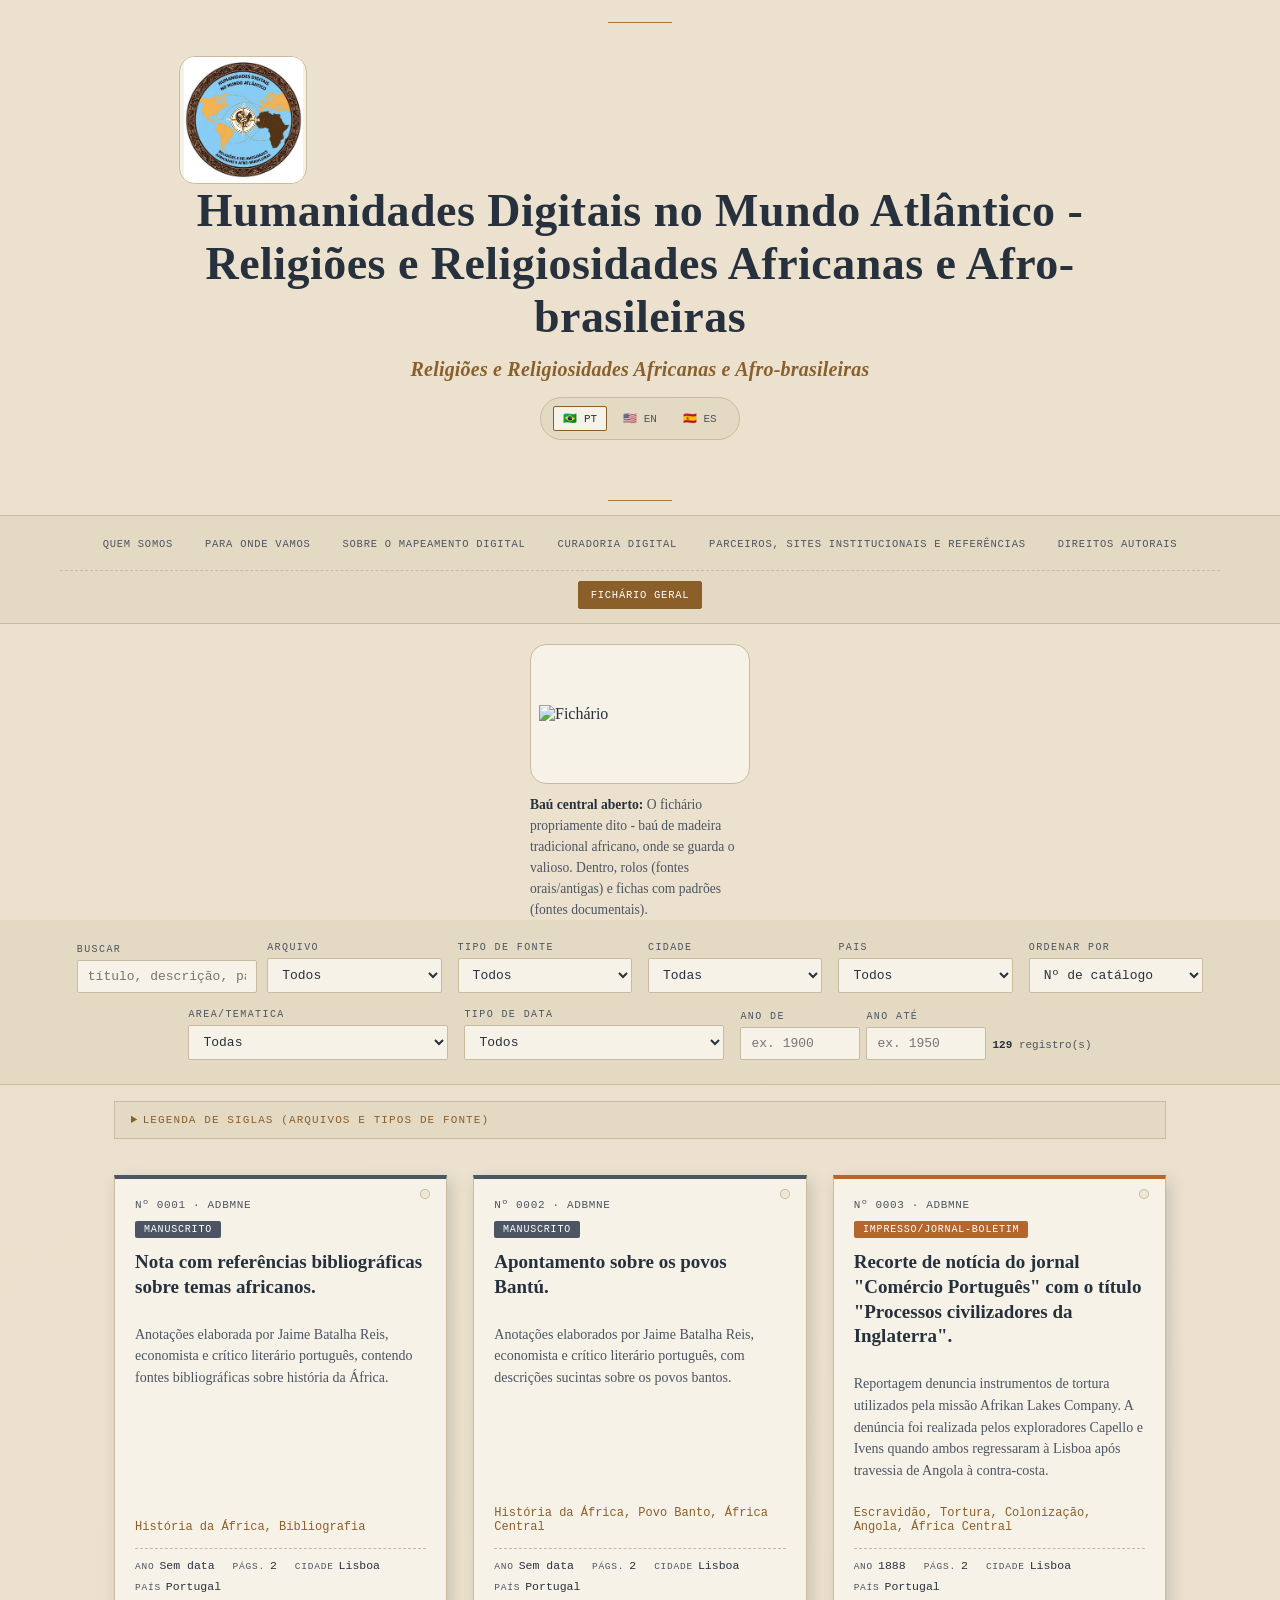
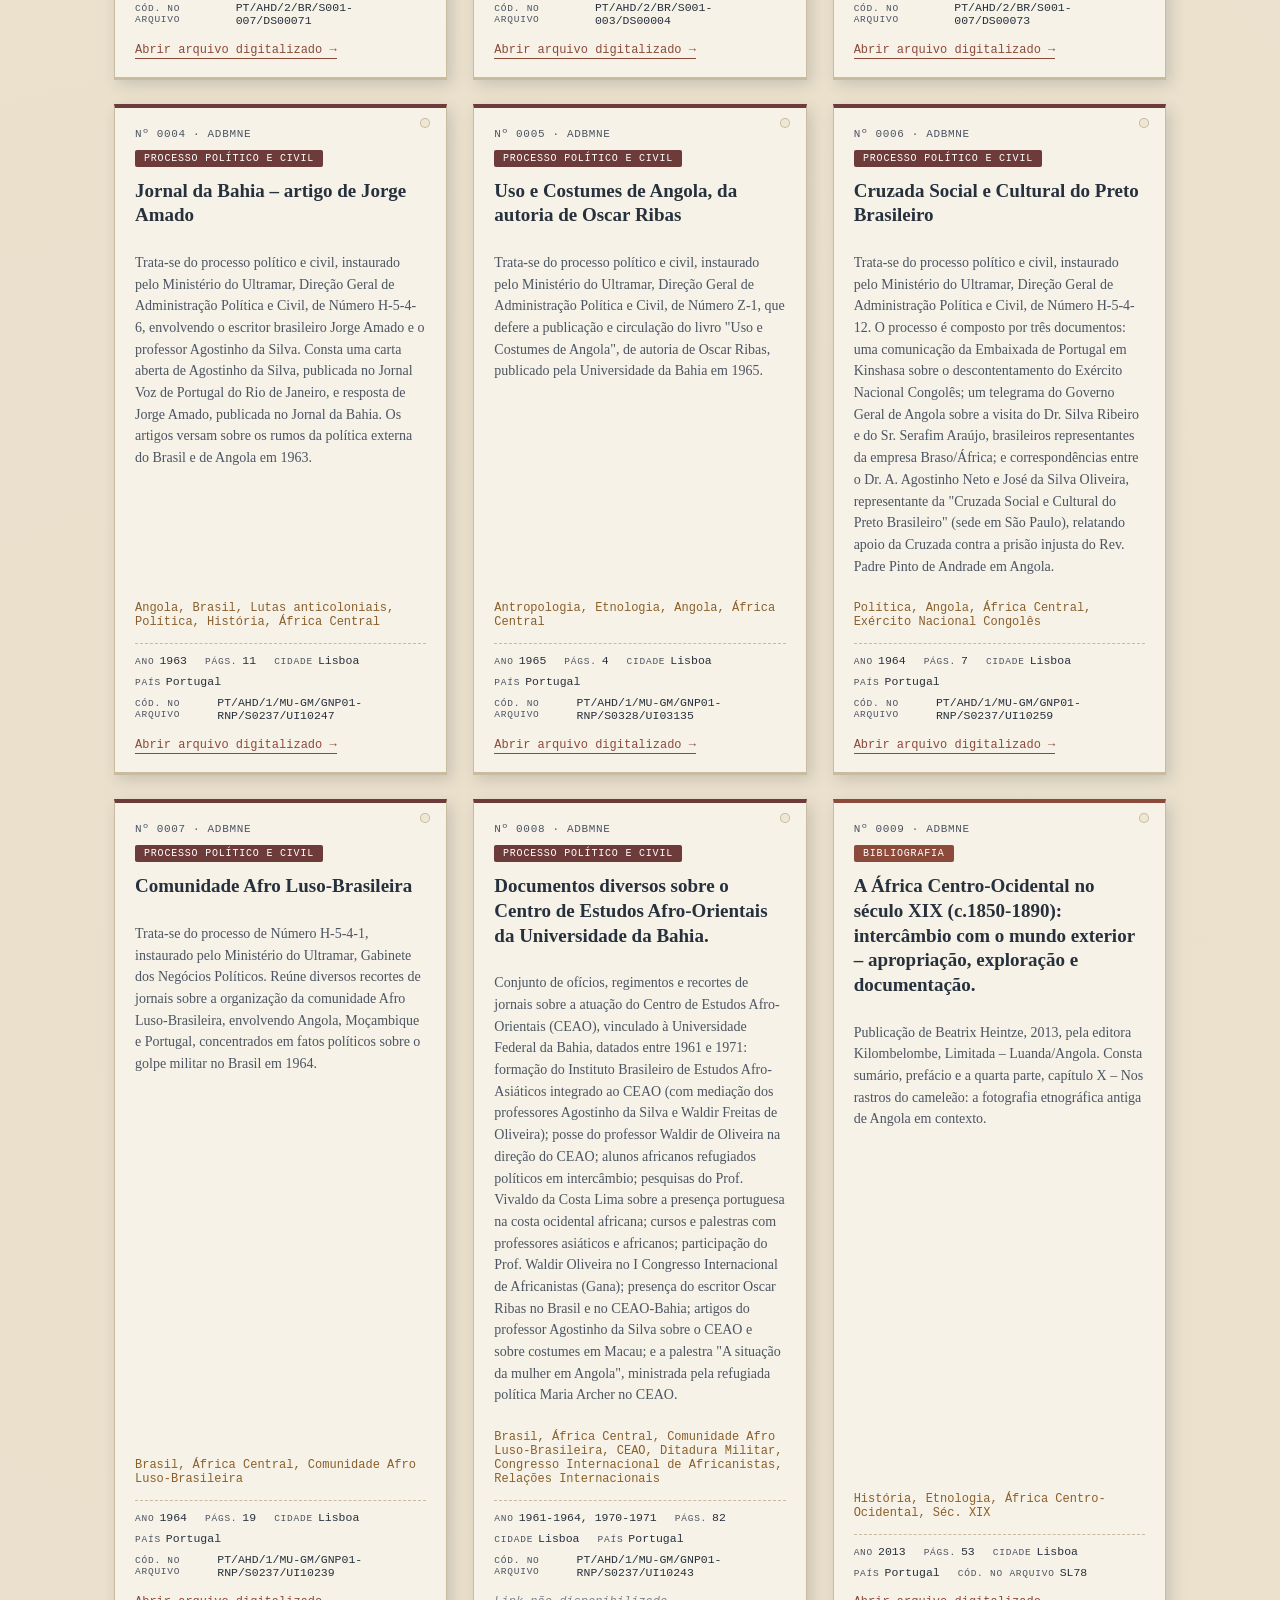
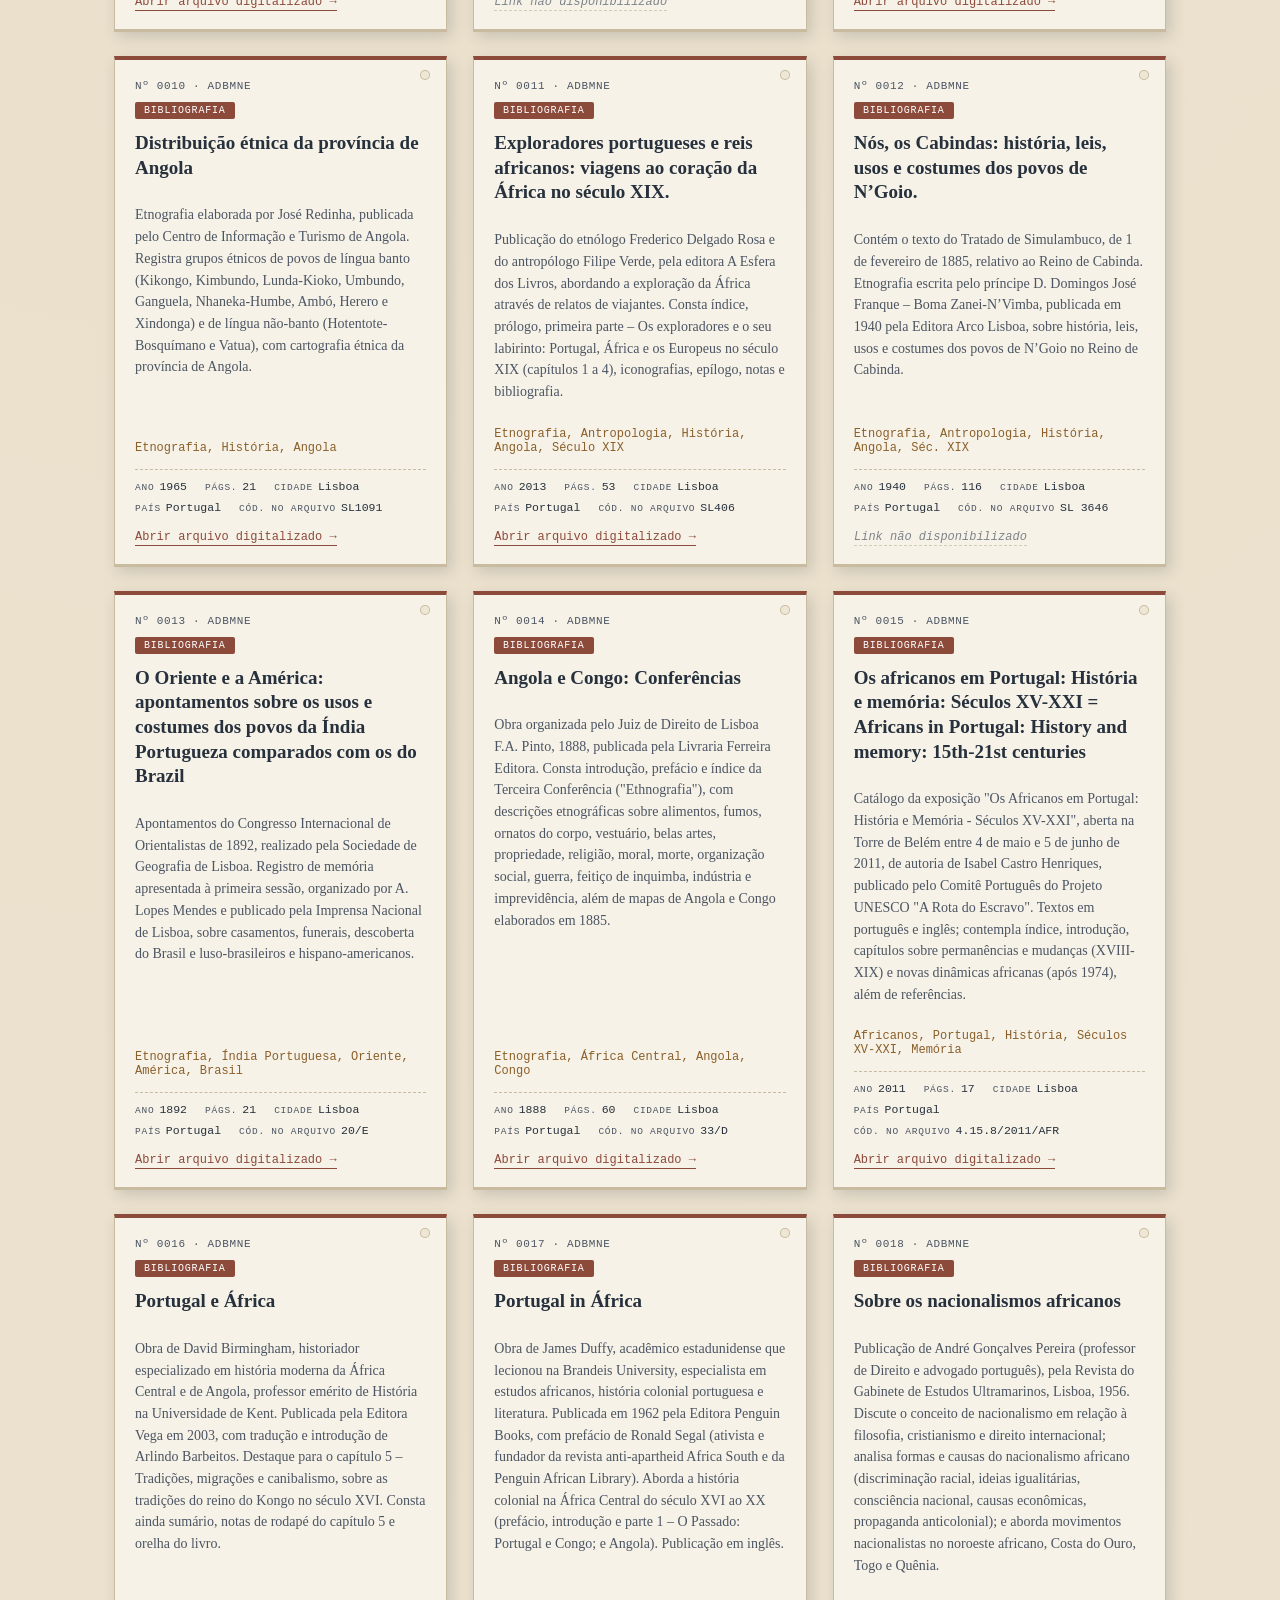
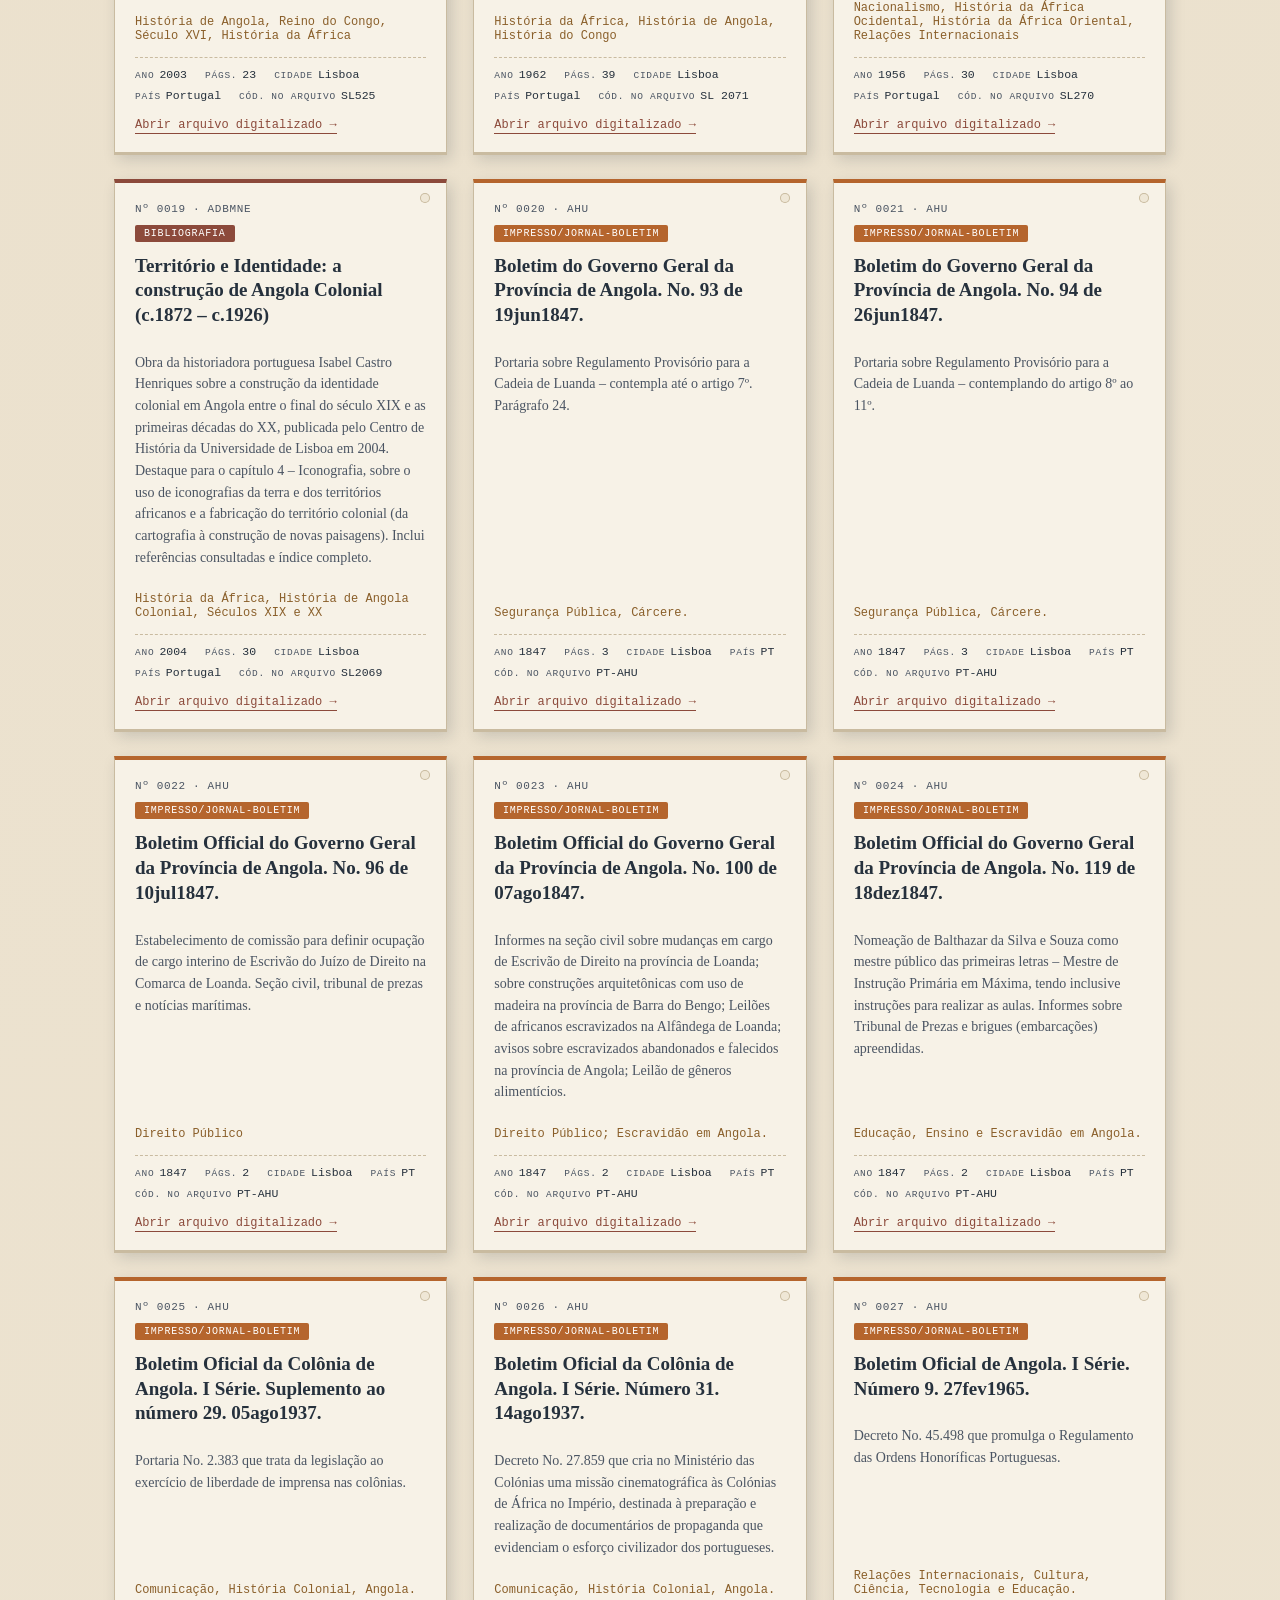
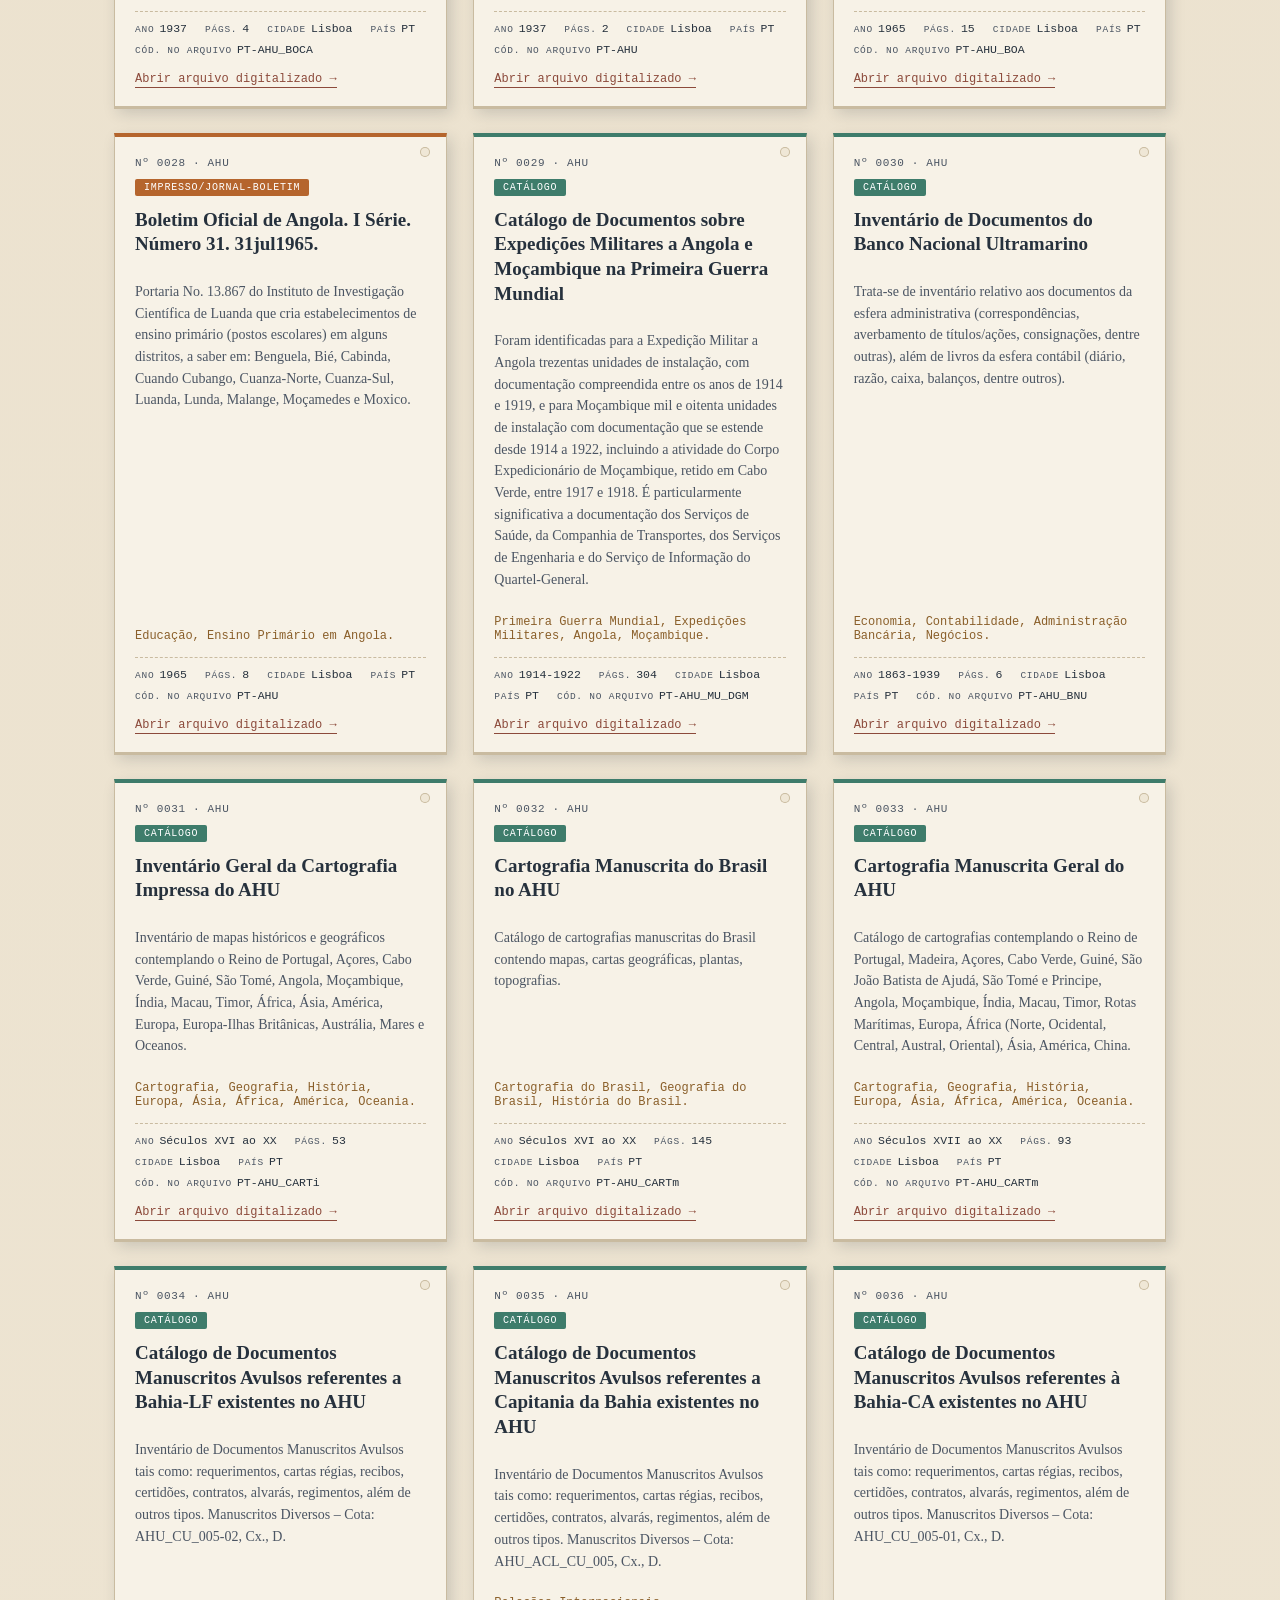
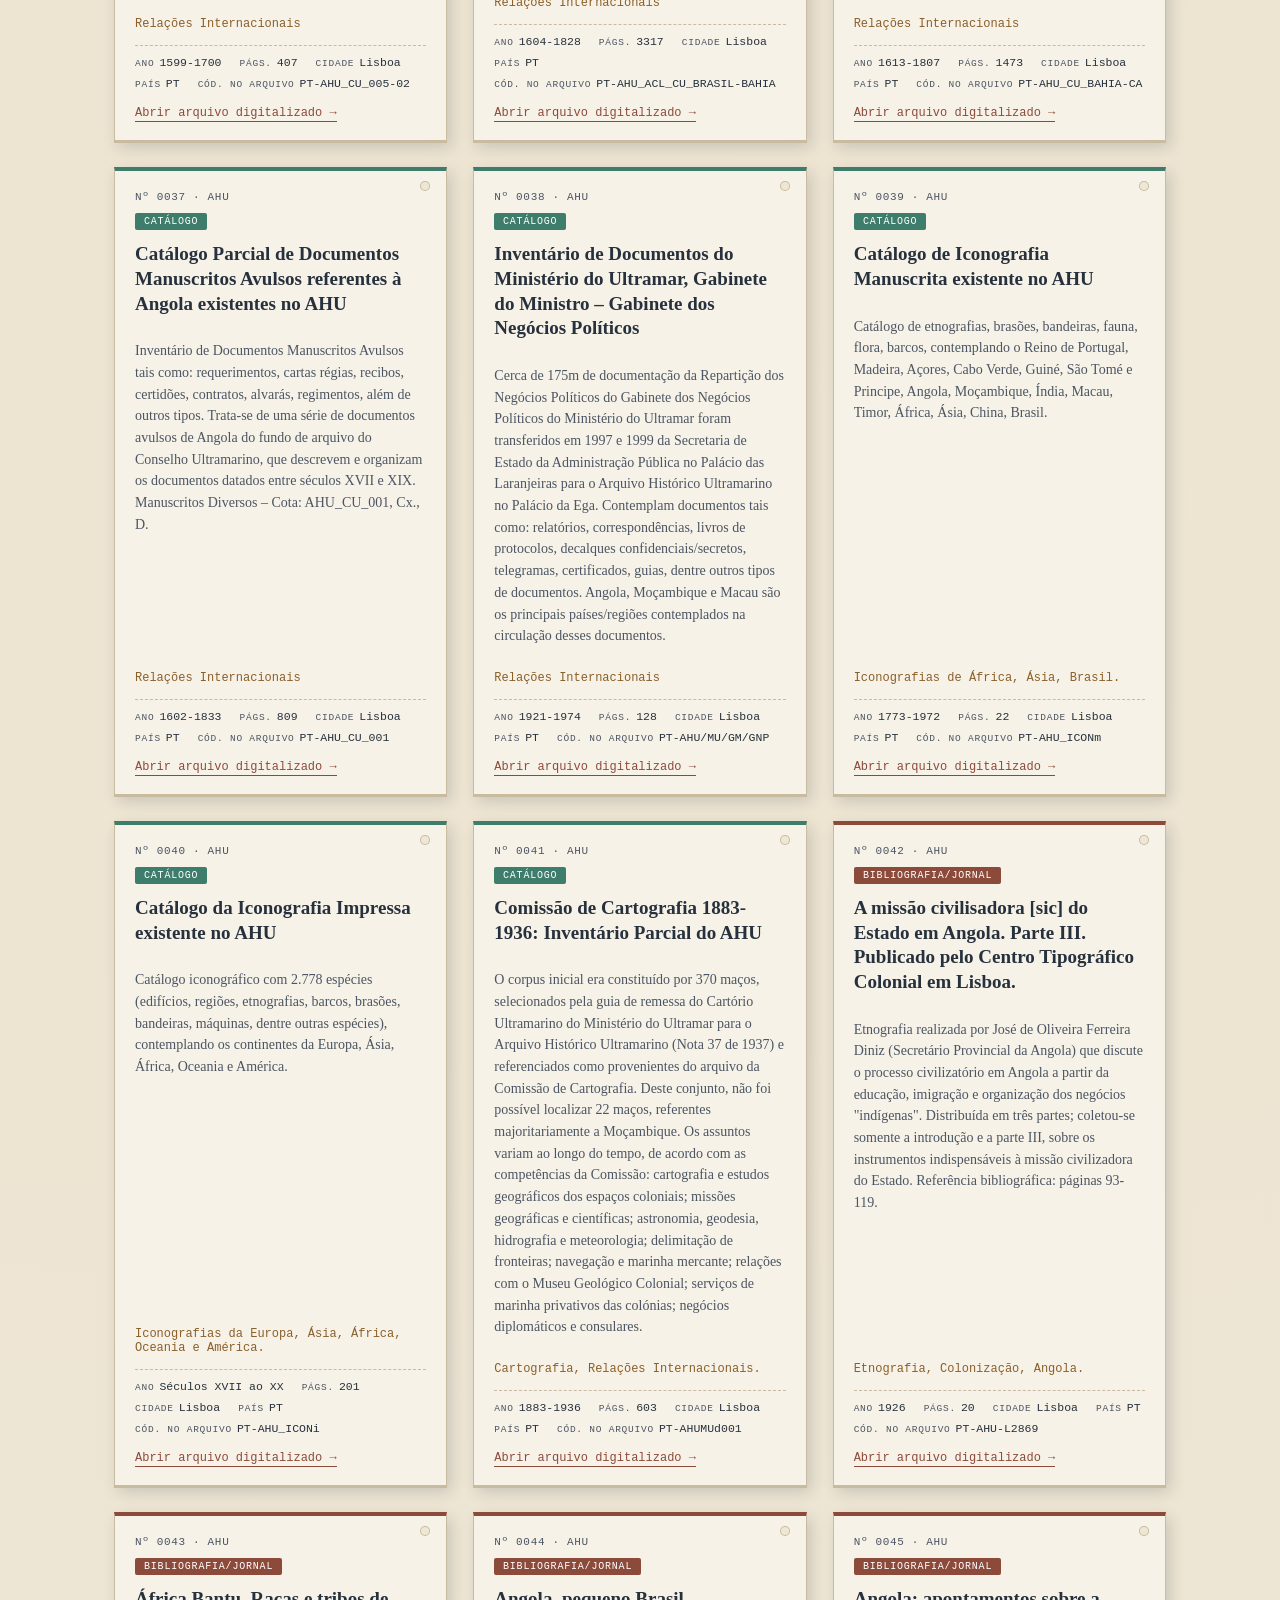
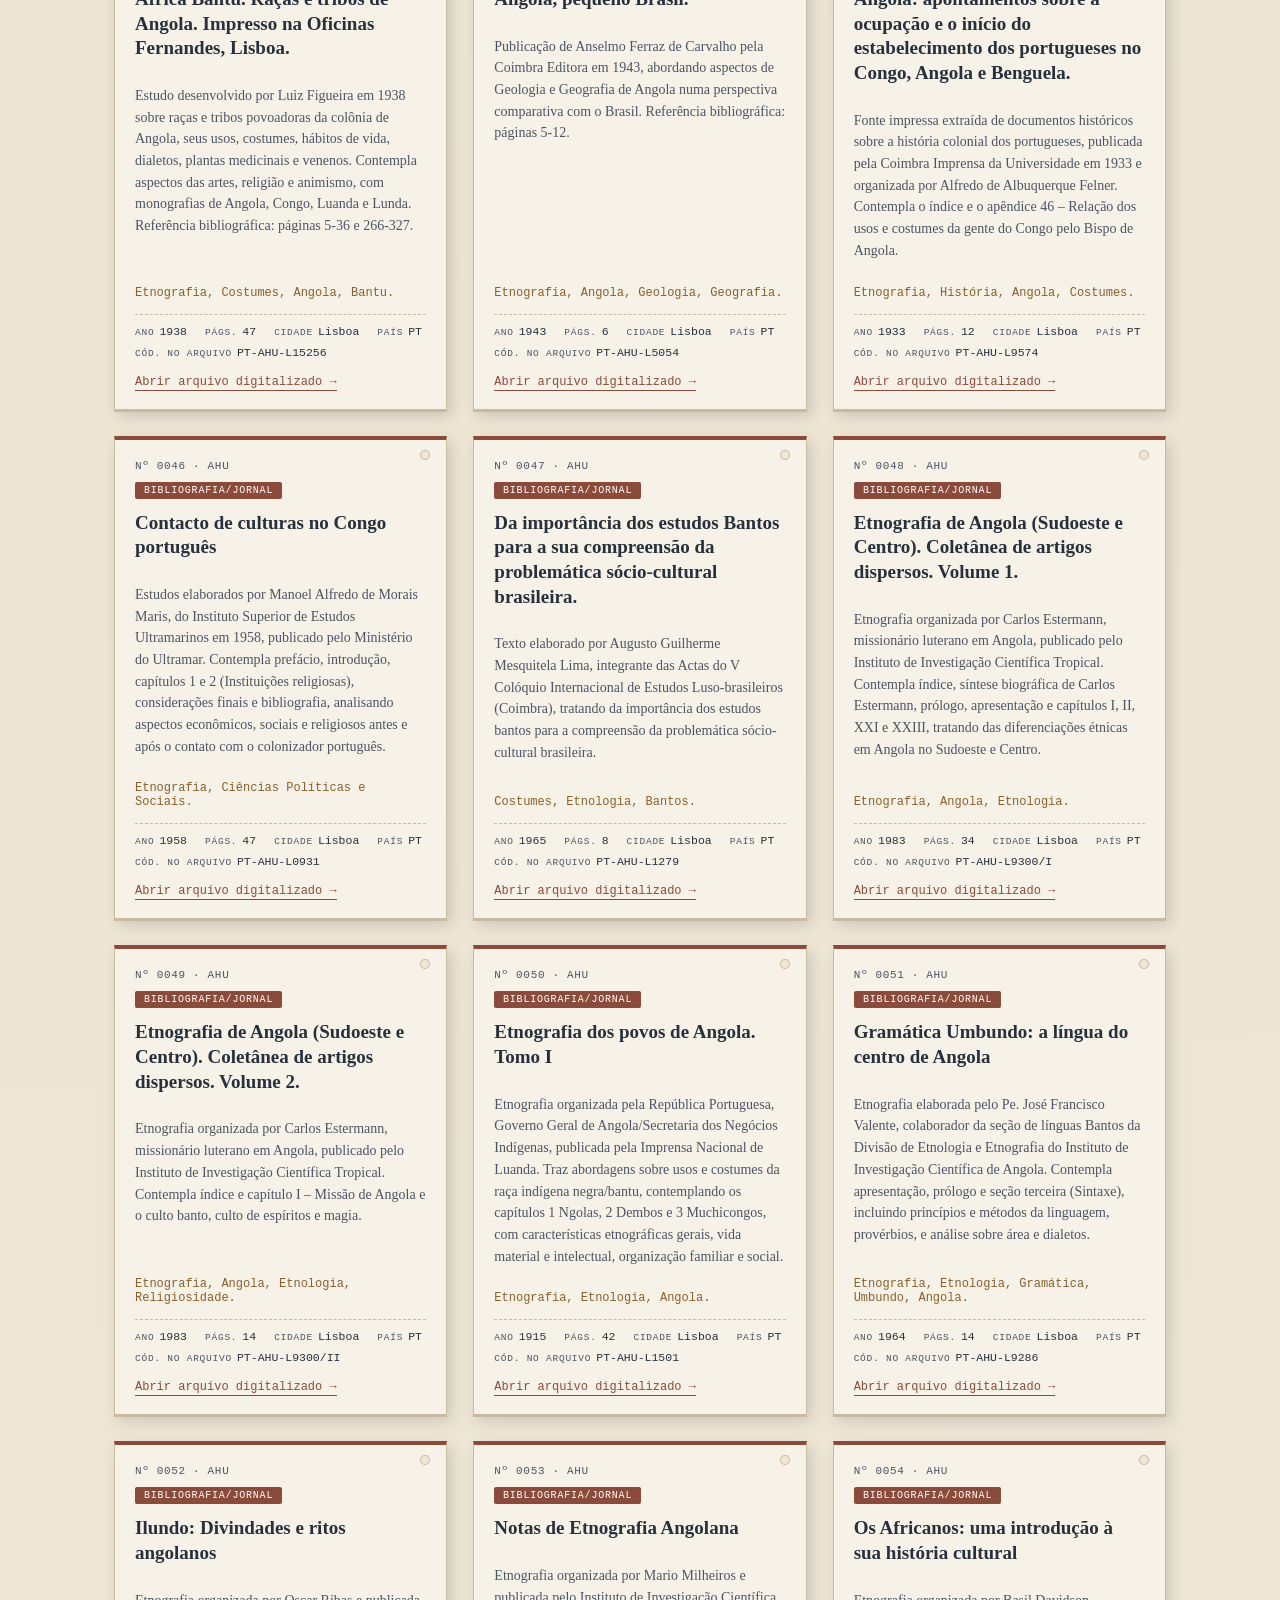
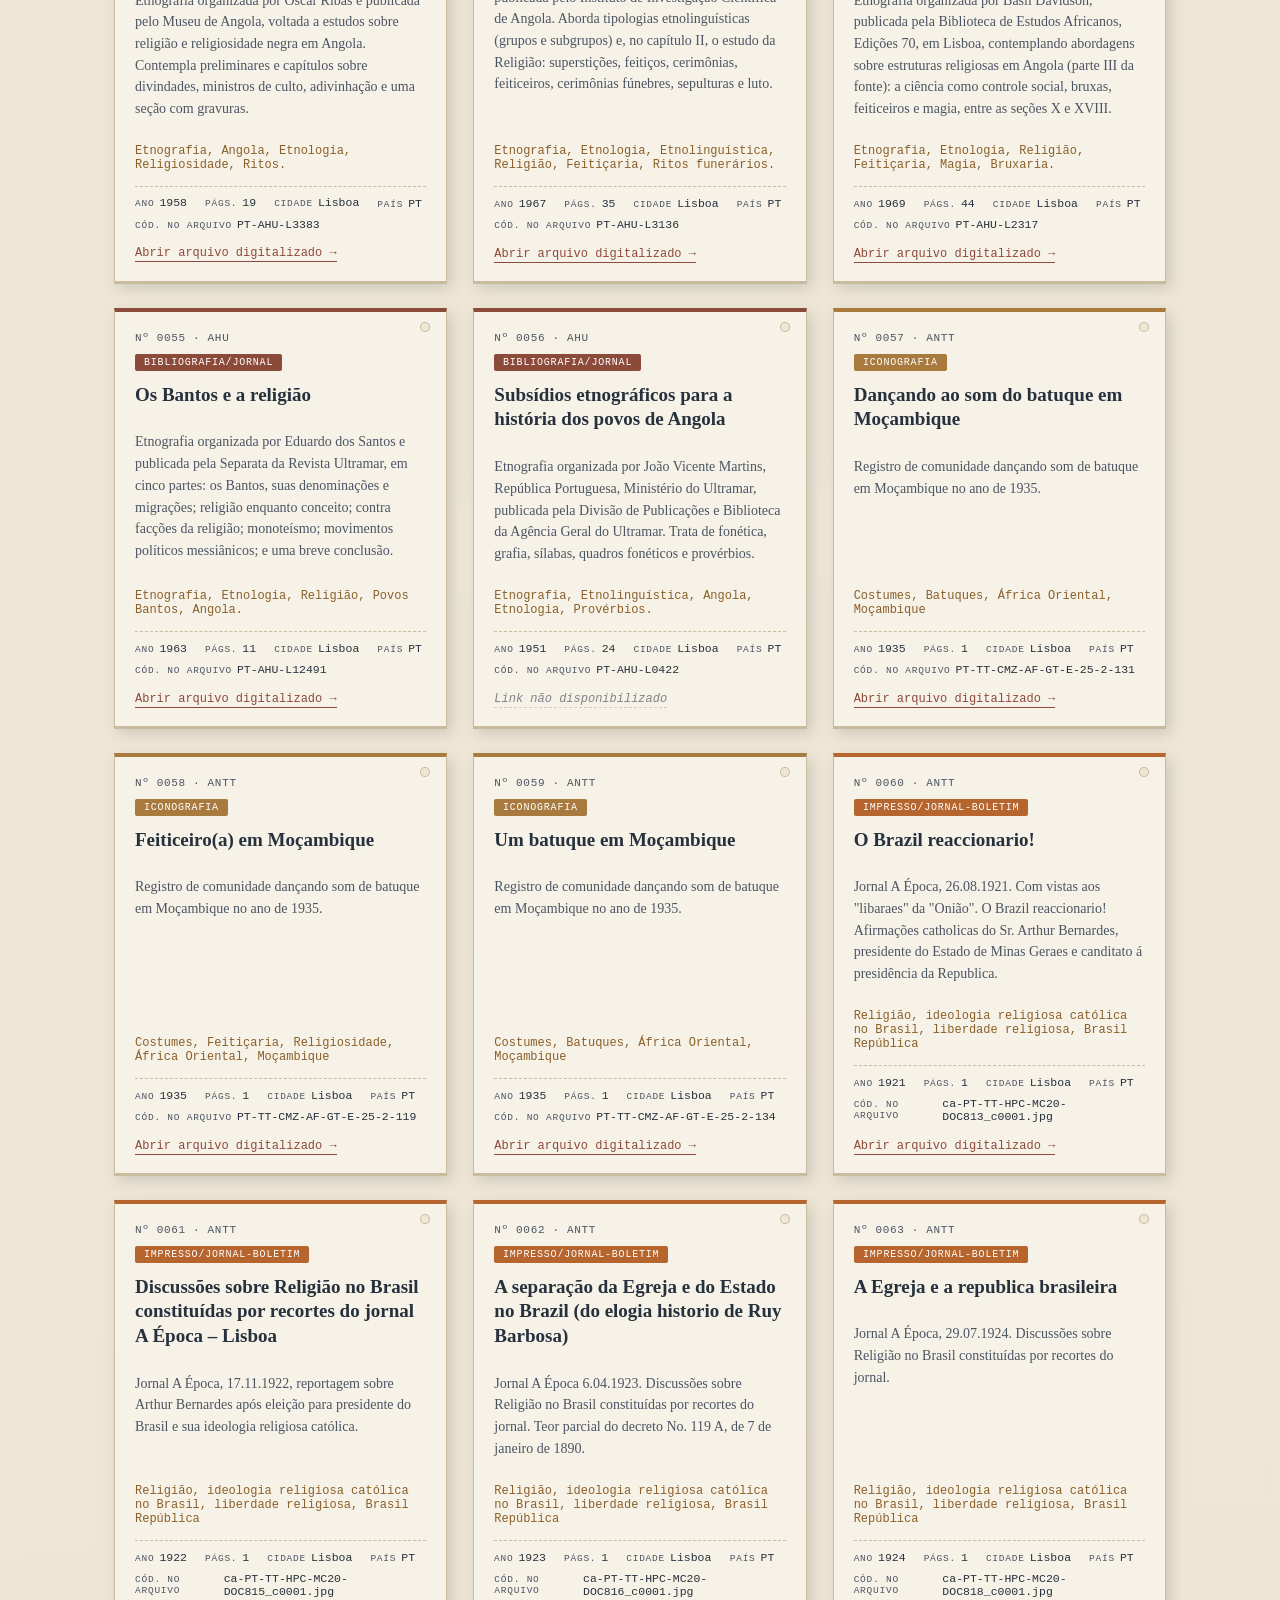
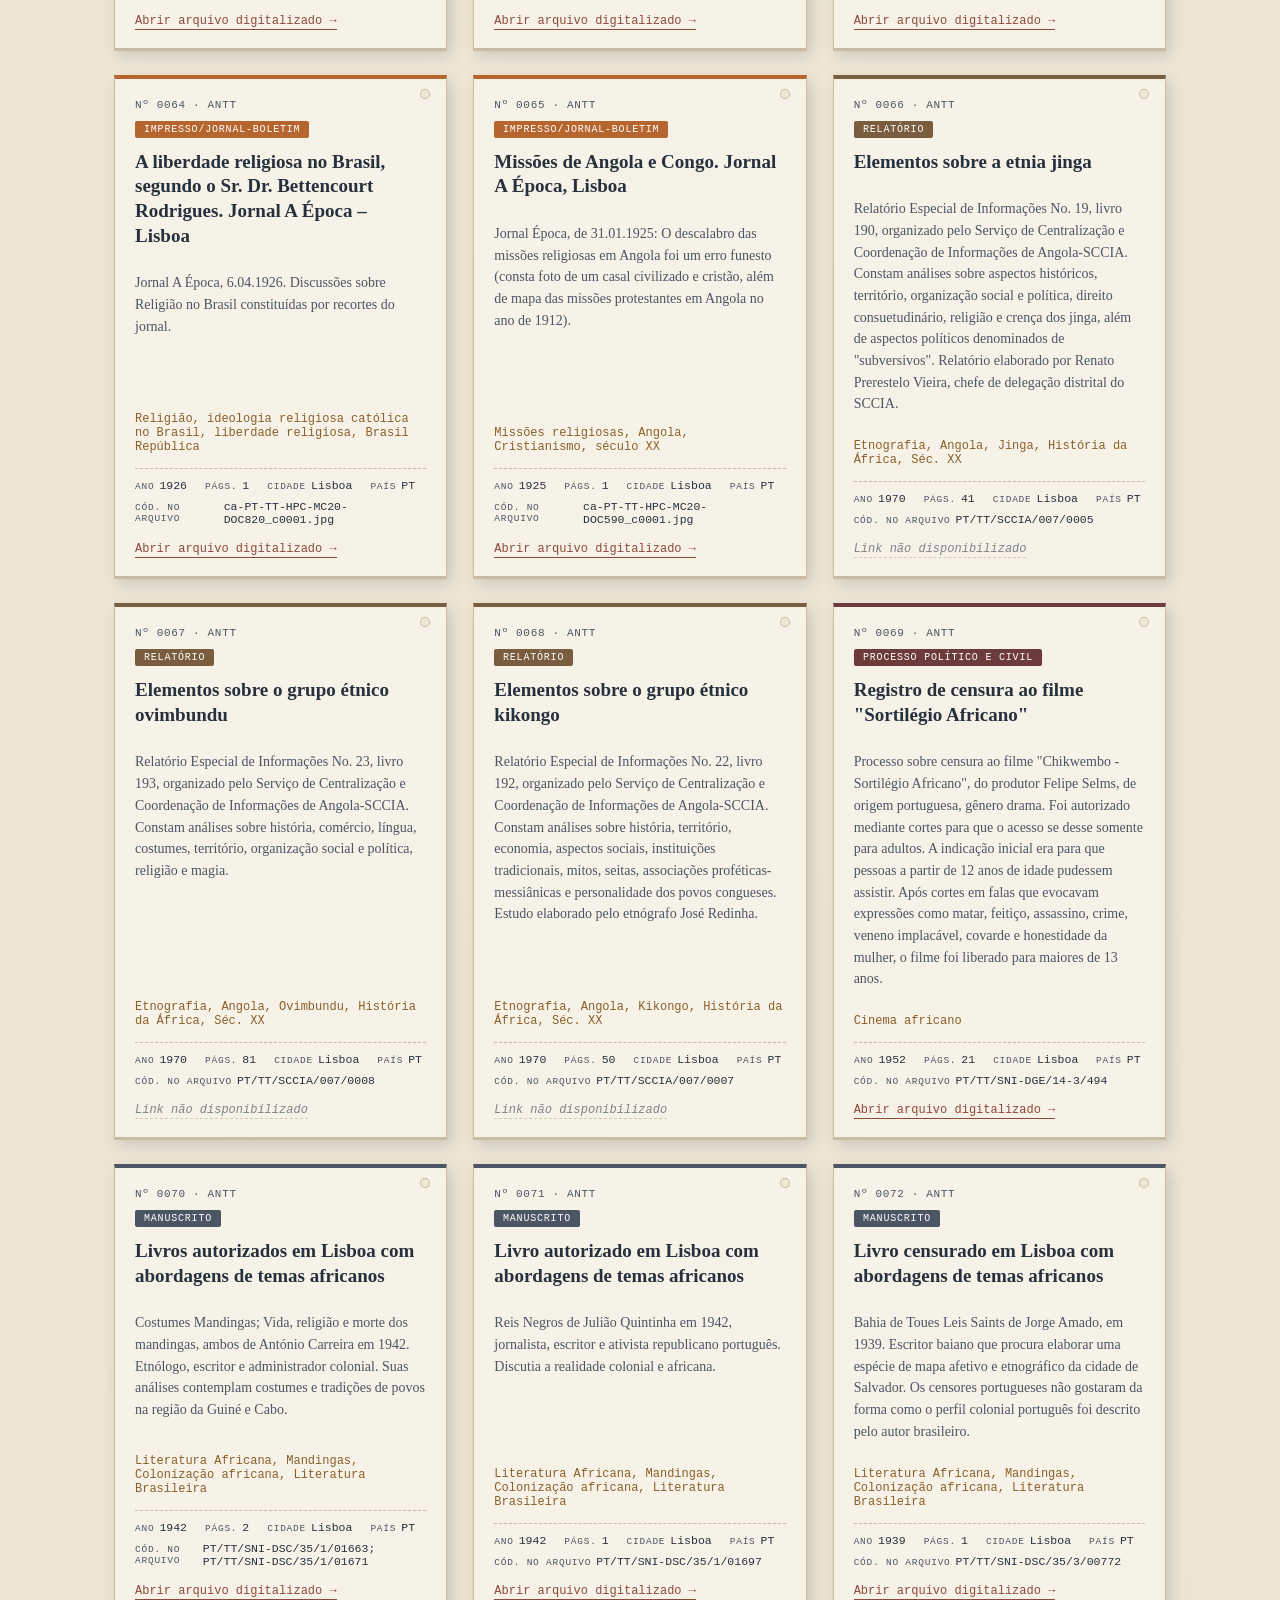
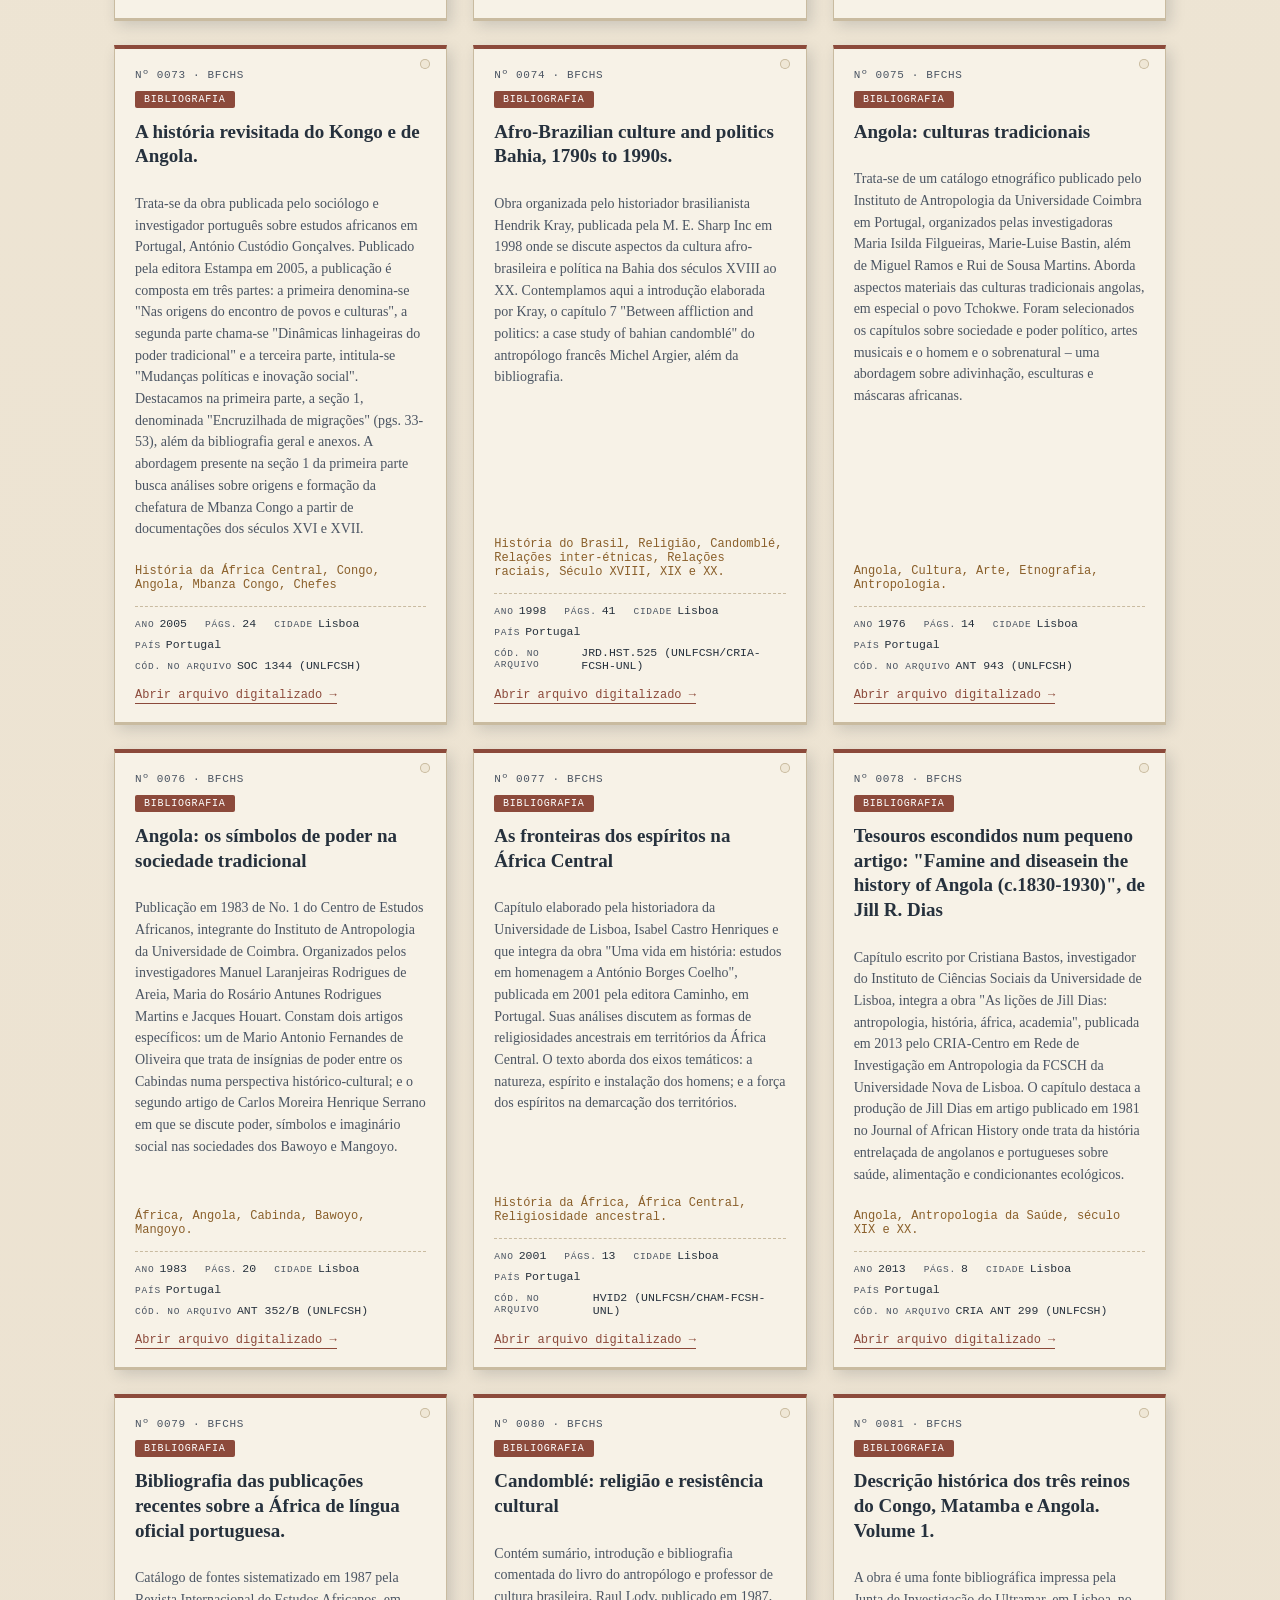
==== commit 53270f63: "Reestrutura site e textos para Humanidades Digitais Atualiza a identidade do projeto, reorganiza a n" ====
--- a/index.html
+++ b/index.html
@@ -3,39 +3,41 @@
 <head>
 <meta charset="UTF-8">
 <meta name="viewport" content="width=device-width, initial-scale=1.0">
-<title>CARTOGRAFIA DIGITAL NO MUNDO ATLÂNTICO</title>
+<title>Humanidades Digitais no Mundo Atlântico - Religiões e Religiosidades Africanas e Afro-brasileiras</title>
 <link rel="stylesheet" href="css/site.css">
 </head>
 <body data-page="home">
 <header>
-  <div class="brand-mark">
-    <span class="logo-slot">
-      <img src="https://i.ibb.co/hRgBhVH2/Whats-App-Image-2026-09-14-at-12-13-45.jpg" alt="Logo do projeto" onerror="this.parentElement.style.display='none'">
-    </span>
+  <div class="header-top">
+    <div class="brand-mark">
+      <span class="logo-slot">
+        <img src="assets/logo-projeto.jpeg" alt="Humanidades Digitais no Mundo Atlântico - Religiões e Religiosidades Africanas e Afro-brasileiras">
+      </span>
+    </div>
+    <div class="brand-mark brand-mark--right">
+      <span class="logo-slot">
+        <img src="https://i.ibb.co/gMy9X9Sw/imagem-direit.jpg" alt="Imagem institucional" onerror="this.parentElement.style.display='none'">
+      </span>
+    </div>
   </div>
-  <div class="brand-mark brand-mark--right">
-    <span class="logo-slot">
-      <img src="https://i.ibb.co/gMy9X9Sw/imagem-direit.jpg" alt="Imagem institucional" onerror="this.parentElement.style.display='none'">
-    </span>
+  <h1>Humanidades Digitais no Mundo Atlântico - Religiões e Religiosidades Africanas e Afro-brasileiras</h1>
+  <p class="header-subtitle">Religiões e Religiosidades Africanas e Afro-brasileiras</p>
+  <div class="header-language-wrap">
+    <nav class="language-switcher" aria-label="Idioma / Language / Idioma">
+      <a href="?lang=pt" data-language="pt" aria-label="Português" title="Português">🇧🇷 PT</a>
+      <a href="?lang=en" data-language="en" aria-label="English" title="English">🇺🇸 EN</a>
+      <a href="?lang=es" data-language="es" aria-label="Español" title="Español">🇪🇸 ES</a>
+    </nav>
   </div>
-  <h1>CARTOGRAFIA DIGITAL NO MUNDO ATLÂNTICO</h1>
-  <p class="header-subtitle">Religiões e Religiosidades Africanas e Afro-brasileiras</p>
 </header>
-<nav class="language-switcher" aria-label="Idioma / Language / Idioma">
-  <a href="?lang=pt" data-language="pt" aria-label="Português" title="Português">🇧🇷 PT</a>
-  <a href="?lang=en" data-language="en" aria-label="English" title="English">🇺🇸 EN</a>
-  <a href="?lang=es" data-language="es" aria-label="Español" title="Español">🇪🇸 ES</a>
-</nav>
 <nav class="site-nav" aria-label="Navegação principal">
   <div class="site-nav-row">
     <a href="paginas/quem-somos.html">Quem Somos</a>
     <a href="paginas/onde-chegar.html">Para Onde Vamos</a>
-    <a href="paginas/recorte-temporal.html">Recorte Temporal</a>
-    <a href="paginas/sobre-cdfhma.html">Sobre a Cartografia Digital</a>
+    <a href="paginas/sobre-cdfhma.html">Sobre o Mapeamento Digital</a>
+    <a href="paginas/curadoria-digital.html">Curadoria Digital</a>
+    <a href="paginas/parceiros.html">Parceiros, Sites Institucionais e Referências</a>
     <a href="paginas/direitos-autorais.html">Direitos Autorais</a>
-    <a href="paginas/curadoria-digital.html">Curadoria Digital</a>
-    <a href="paginas/parceiros.html">Parceiros e Sites Institucionais</a>
-    <a href="paginas/referencias.html">Referências</a>
   </div>
   <div class="site-nav-row site-nav-row--fichario">
     <a href="index.html" class="active" aria-current="page">FICHÁRIO GERAL</a>
--- a/css/site.css
+++ b/css/site.css
@@ -56,21 +56,30 @@
   header::before{ top:22px; }
   header::after{ bottom:14px; }
 
+  .header-top{
+    position:relative;
+    z-index:1;
+    display:flex;
+    align-items:center;
+    justify-content:space-between;
+    gap:16px;
+    max-width: 1400px;
+    margin: 0 auto;
+  }
+
   .brand-mark{
-    position:absolute;
-    top:18px;
-    left:24px;
+    position:static;
     display:flex;
     align-items:center;
     gap:12px;
     max-width: 22vw;
+    flex:0 0 auto;
   }
   .brand-mark--right{
-    left:auto;
-    right:24px;
-  }
-  .brand-mark .logo-slot{
-    width:clamp(56px, 10vw, 230px);
+    margin-left:auto;
+  }
+
+  .brand-mark .logo-slot{    width:clamp(56px, 10vw, 230px);
     height:clamp(56px, 10vw, 230px);
     border:1px solid var(--line);
     border-radius:16px;
@@ -109,6 +118,10 @@
   }
   @media (max-width:640px){
     header{ padding-left:24px; padding-right:24px; }
+    .header-top{
+      flex-wrap:wrap;
+      justify-content:center;
+    }
     .brand-mark{
       position:static;
       display:inline-flex;
@@ -116,17 +129,38 @@
       vertical-align:top;
       margin:0 10px 14px;
       max-width:none;
+      flex:0 0 auto;
     }
     .brand-mark .logo-slot{ width:64px; height:64px; }
+    .header-language-wrap{
+      justify-content:center;
+      padding-right:0;
+      padding-left:0;
+      margin-top: 2px;
+    }
+    .language-switcher{ width:auto; justify-content:center; }
   }
 
   /* ---------- Navegação entre páginas ---------- */
+  .header-language-wrap{
+    width:100%;
+    display:flex;
+    justify-content:center;
+    padding: 8px 0 0;
+    margin-top: 4px;
+  }
+
   .language-switcher{
-    display:flex;
-    justify-content:flex-end;
+    display:inline-flex;
+    justify-content:center;
+    align-items:center;
     gap:6px;
-    padding:8px clamp(16px, 5vw, 60px);
+    padding:8px 12px;
     background:var(--paper-dark);
+    border:1px solid var(--line);
+    border-radius:999px;
+    margin:0;
+    flex:0 1 auto;
   }
   .language-switcher a{
     padding:5px 9px;
@@ -244,6 +278,46 @@
     flex:1;
     min-width:0;
   }
+  .temporal-block{
+    margin-top:20px;
+  }
+  .references-layout{
+    display:flex;
+    align-items:flex-start;
+    gap:20px;
+  }
+  .references-layout .page-figure{
+    width:clamp(140px, 20vw, 200px);
+  }
+  .references-content{
+    flex:1;
+    min-width:0;
+  }
+  .references-content .ref-item{
+    margin-bottom:14px;
+  }
+  .chart-figure{
+    margin:20px auto;
+    max-width:720px;
+  }
+  .chart-figure img{
+    display:block;
+    width:100%;
+    height:auto;
+  }
+  .chart-figure figcaption{
+    margin-top:8px;
+    color:var(--ink-soft);
+    font-size:13px;
+    text-align:center;
+  }
+  .chart-source,
+  .table-source{
+    margin:6px 0 18px !important;
+    color:var(--ink-soft) !important;
+    font-size:12px !important;
+    text-align:center;
+  }
   .content-image-frame{
     margin:16px auto 0;
   }
@@ -308,7 +382,8 @@
     margin:0 auto;
   }
   @media (max-width:640px){
-    .content-body-with-image{ flex-direction:column; }
+    .content-body-with-image,
+    .references-layout{ flex-direction:column; }
     .page-figure{ width:100%; max-width:260px; margin:0 auto 10px; }
   }
 
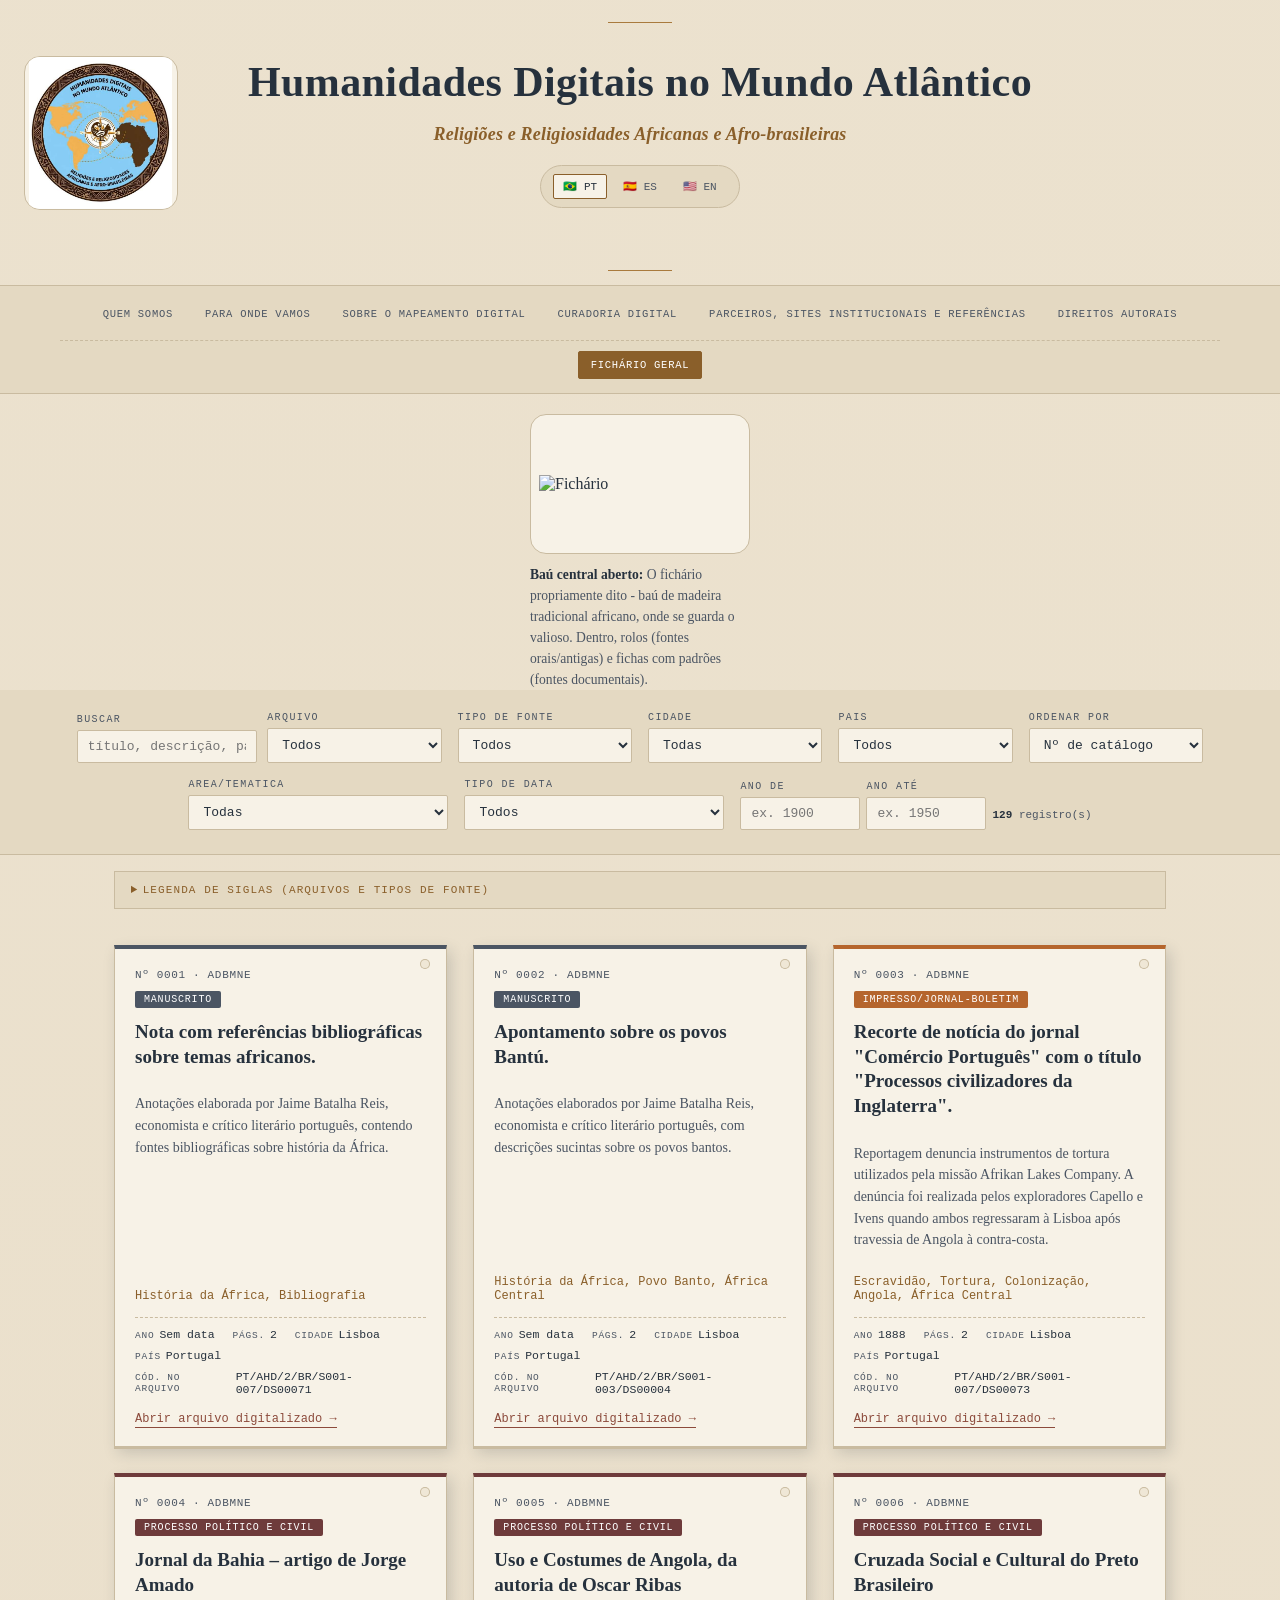
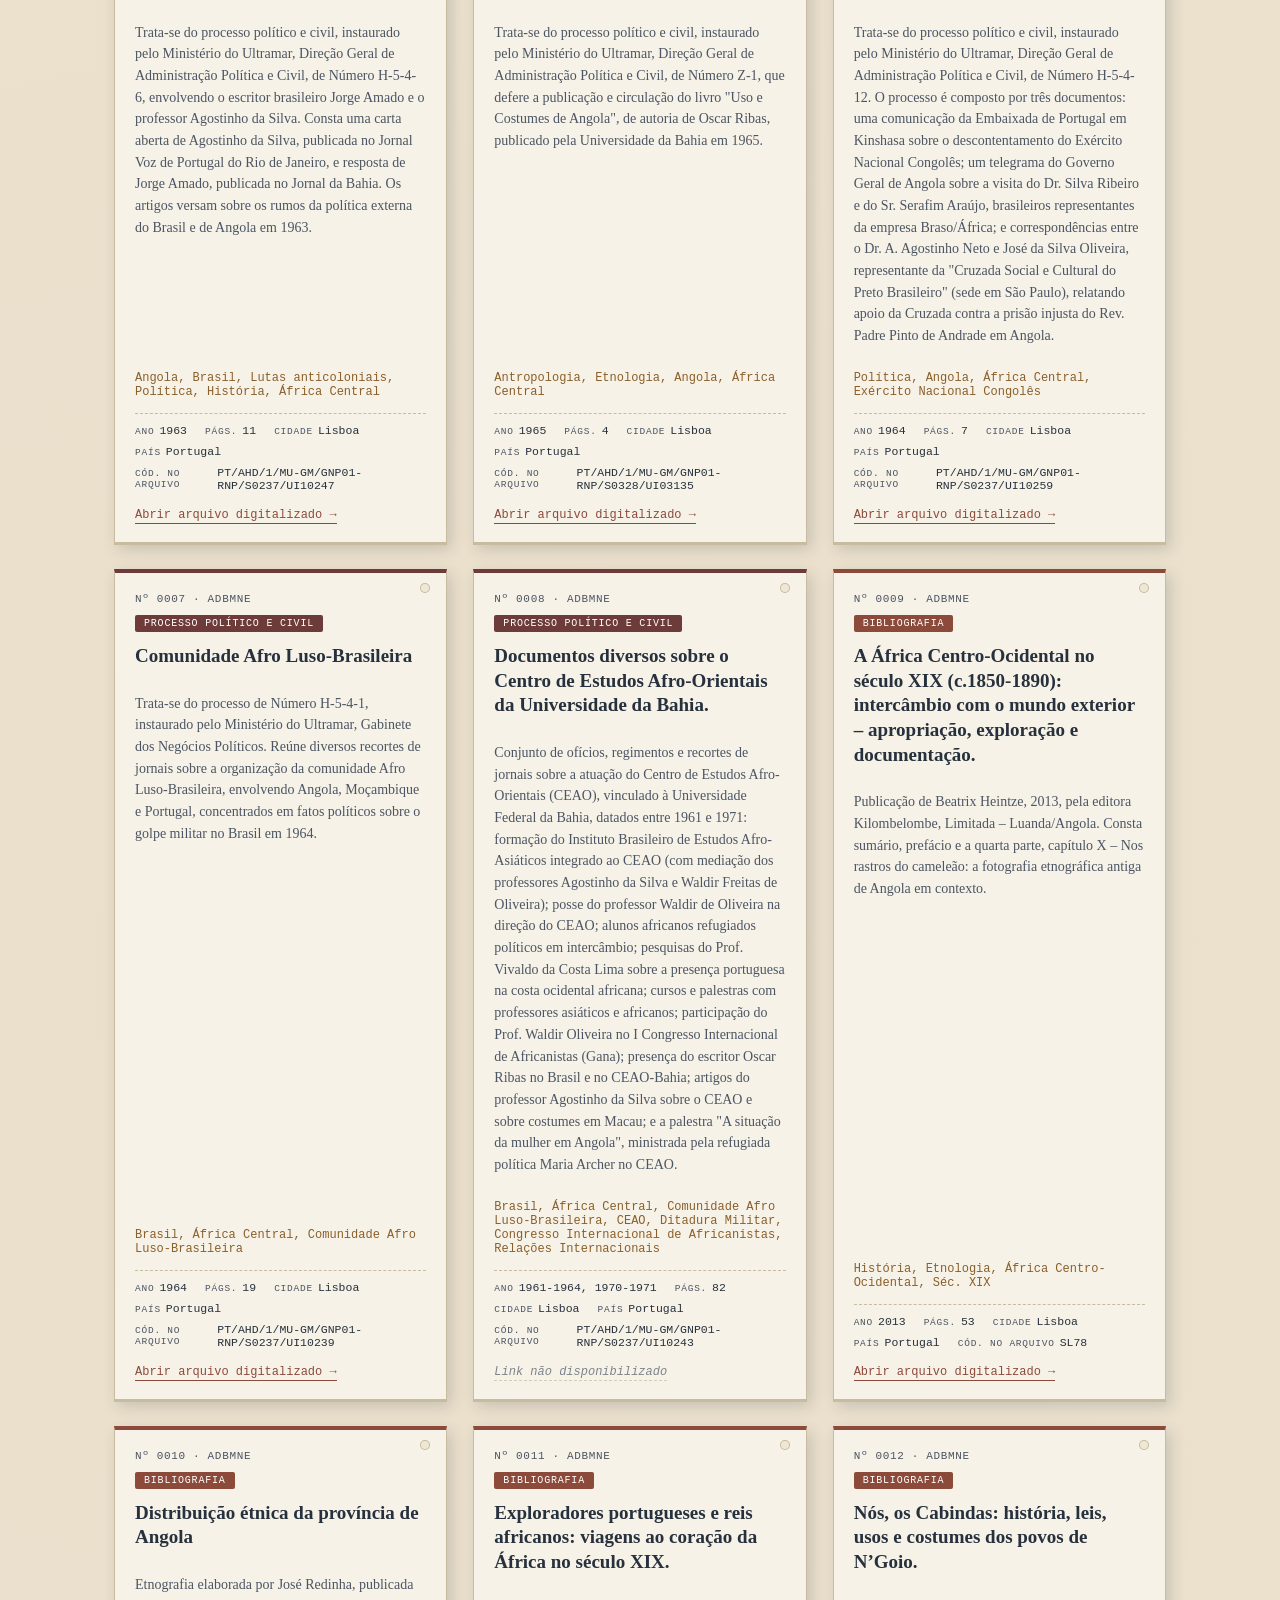
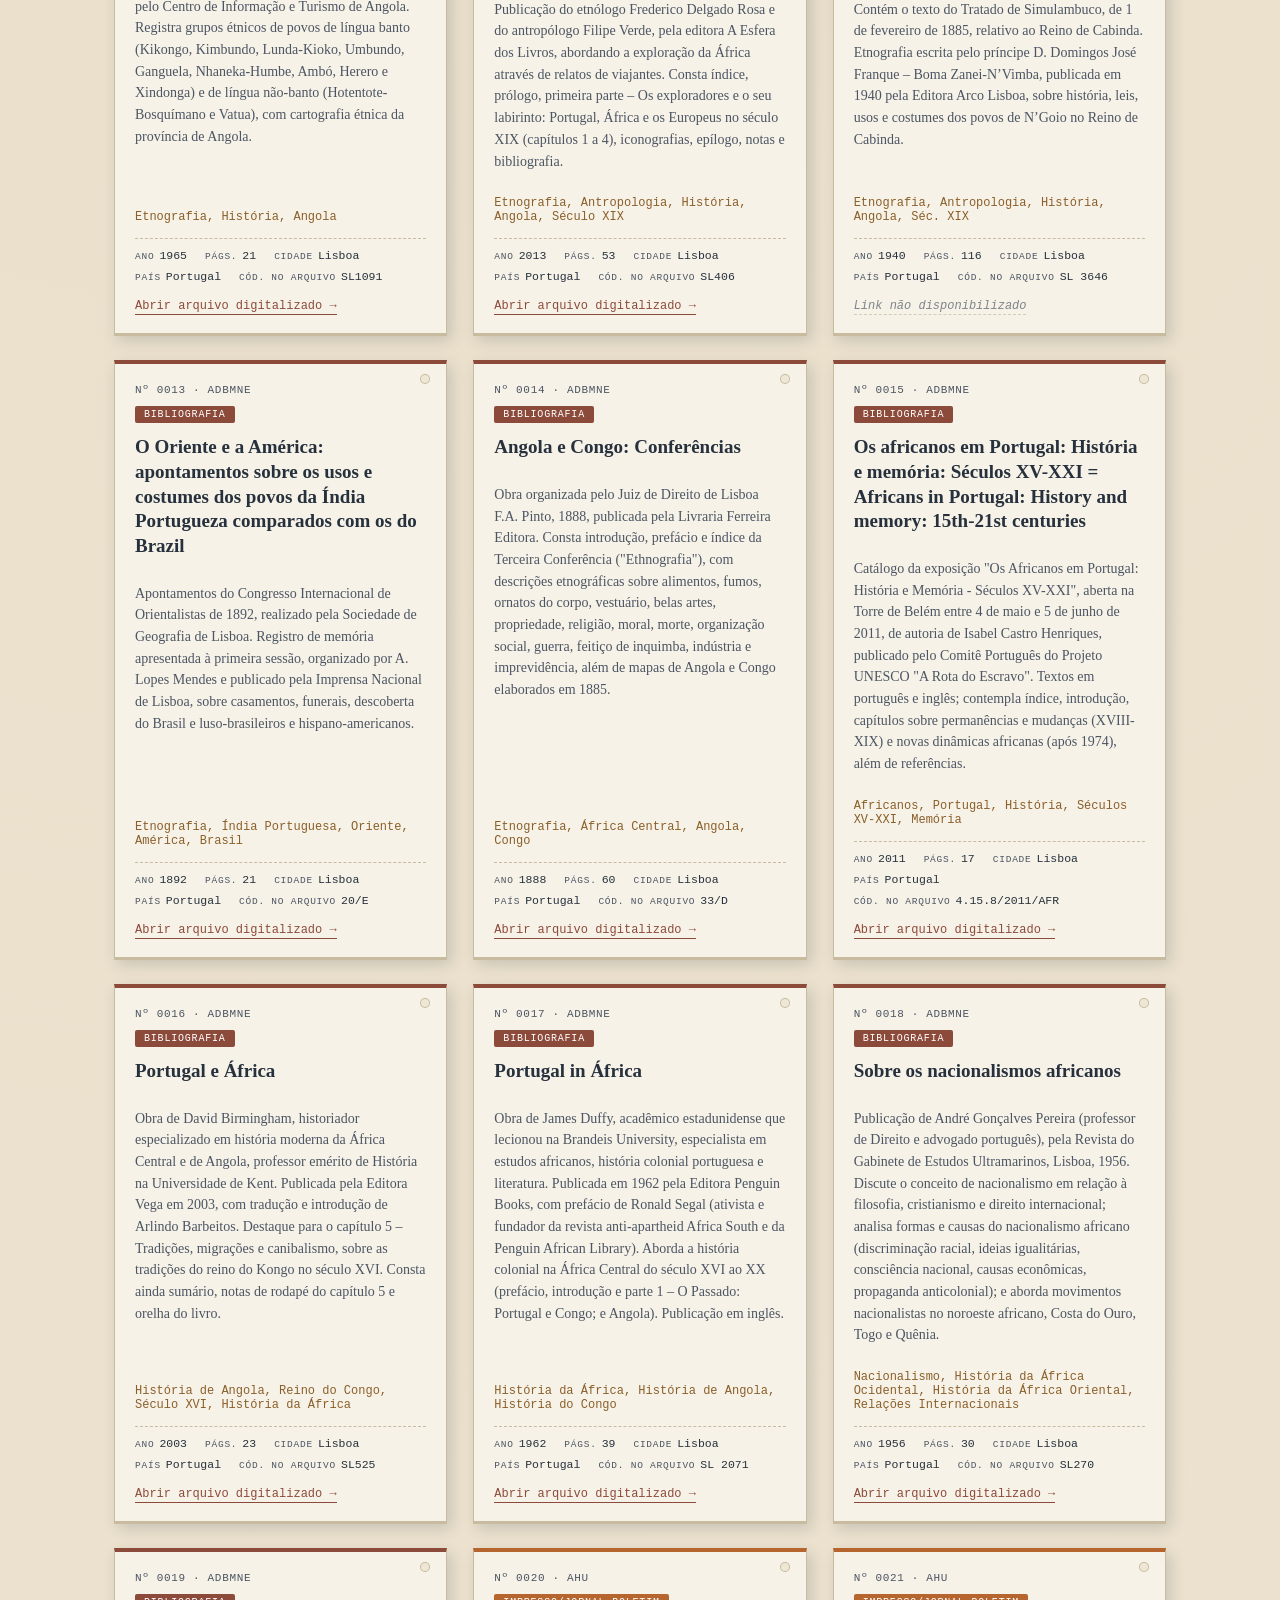
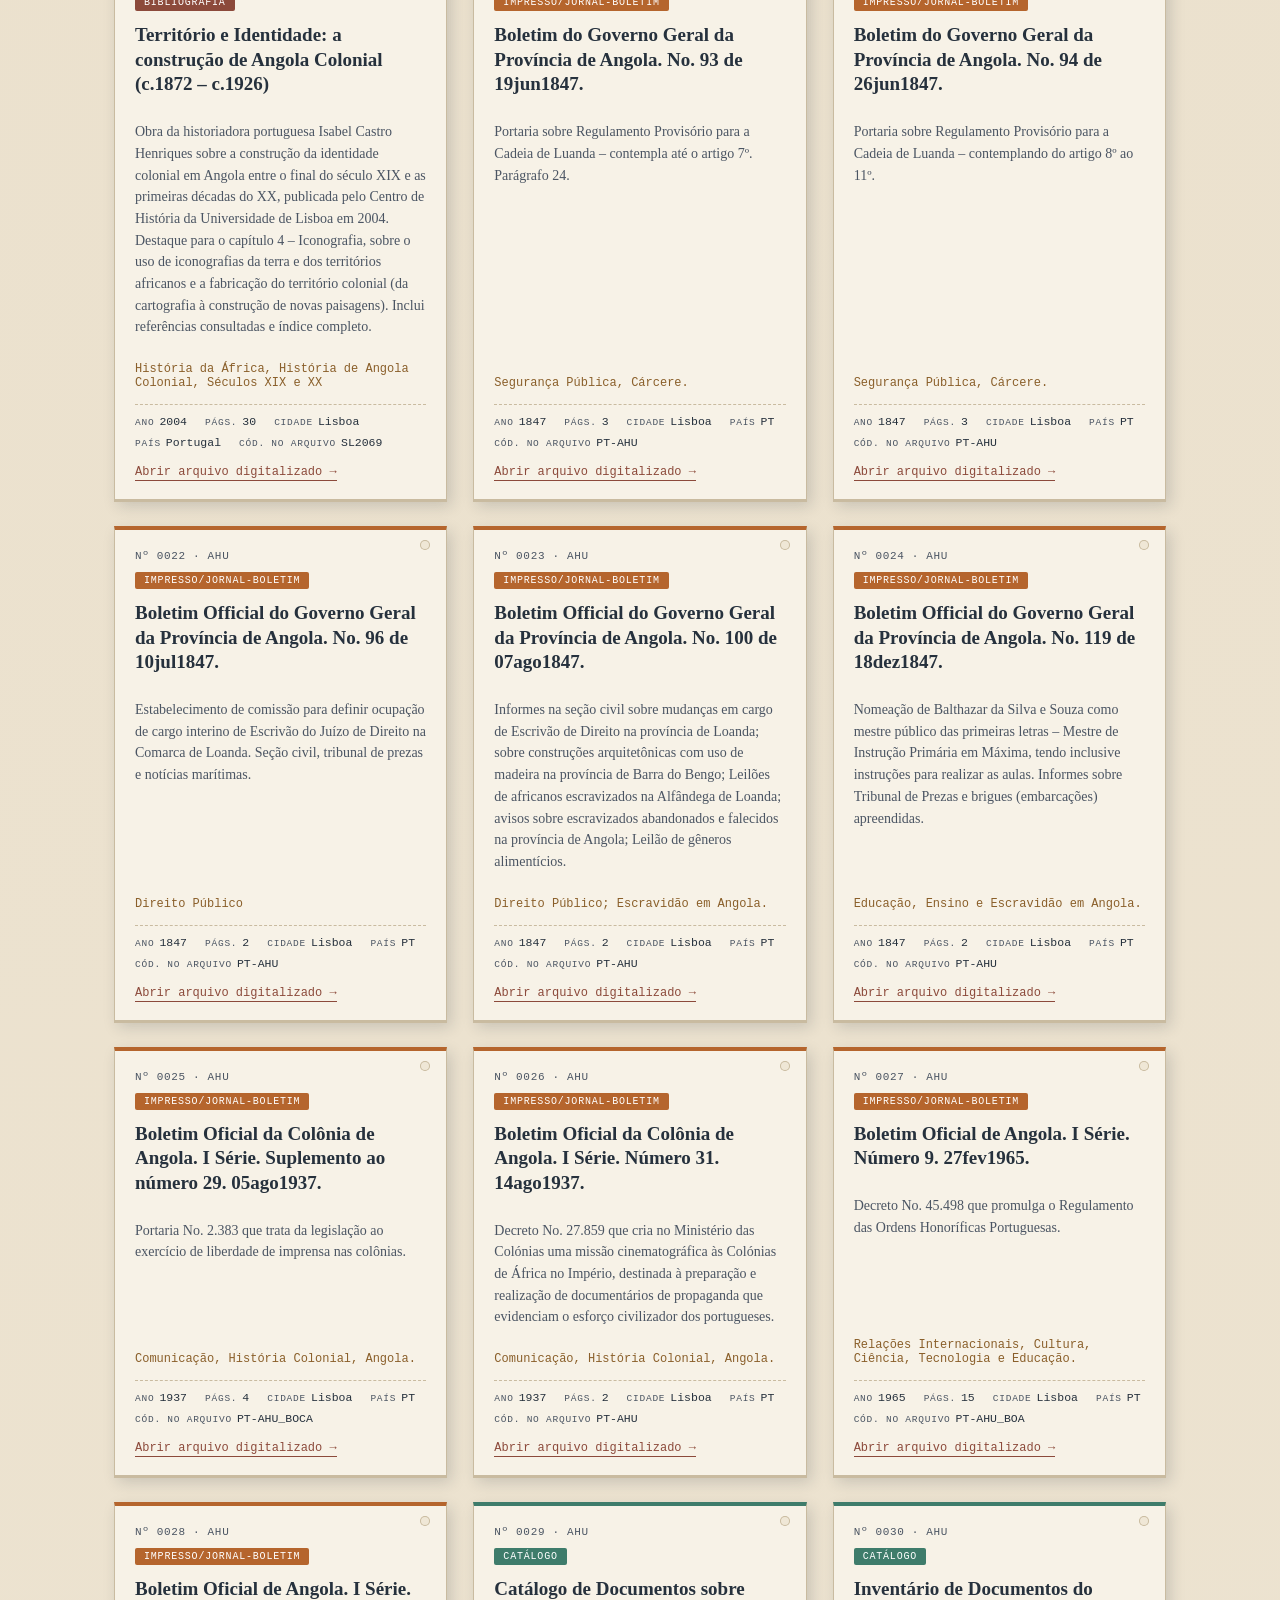
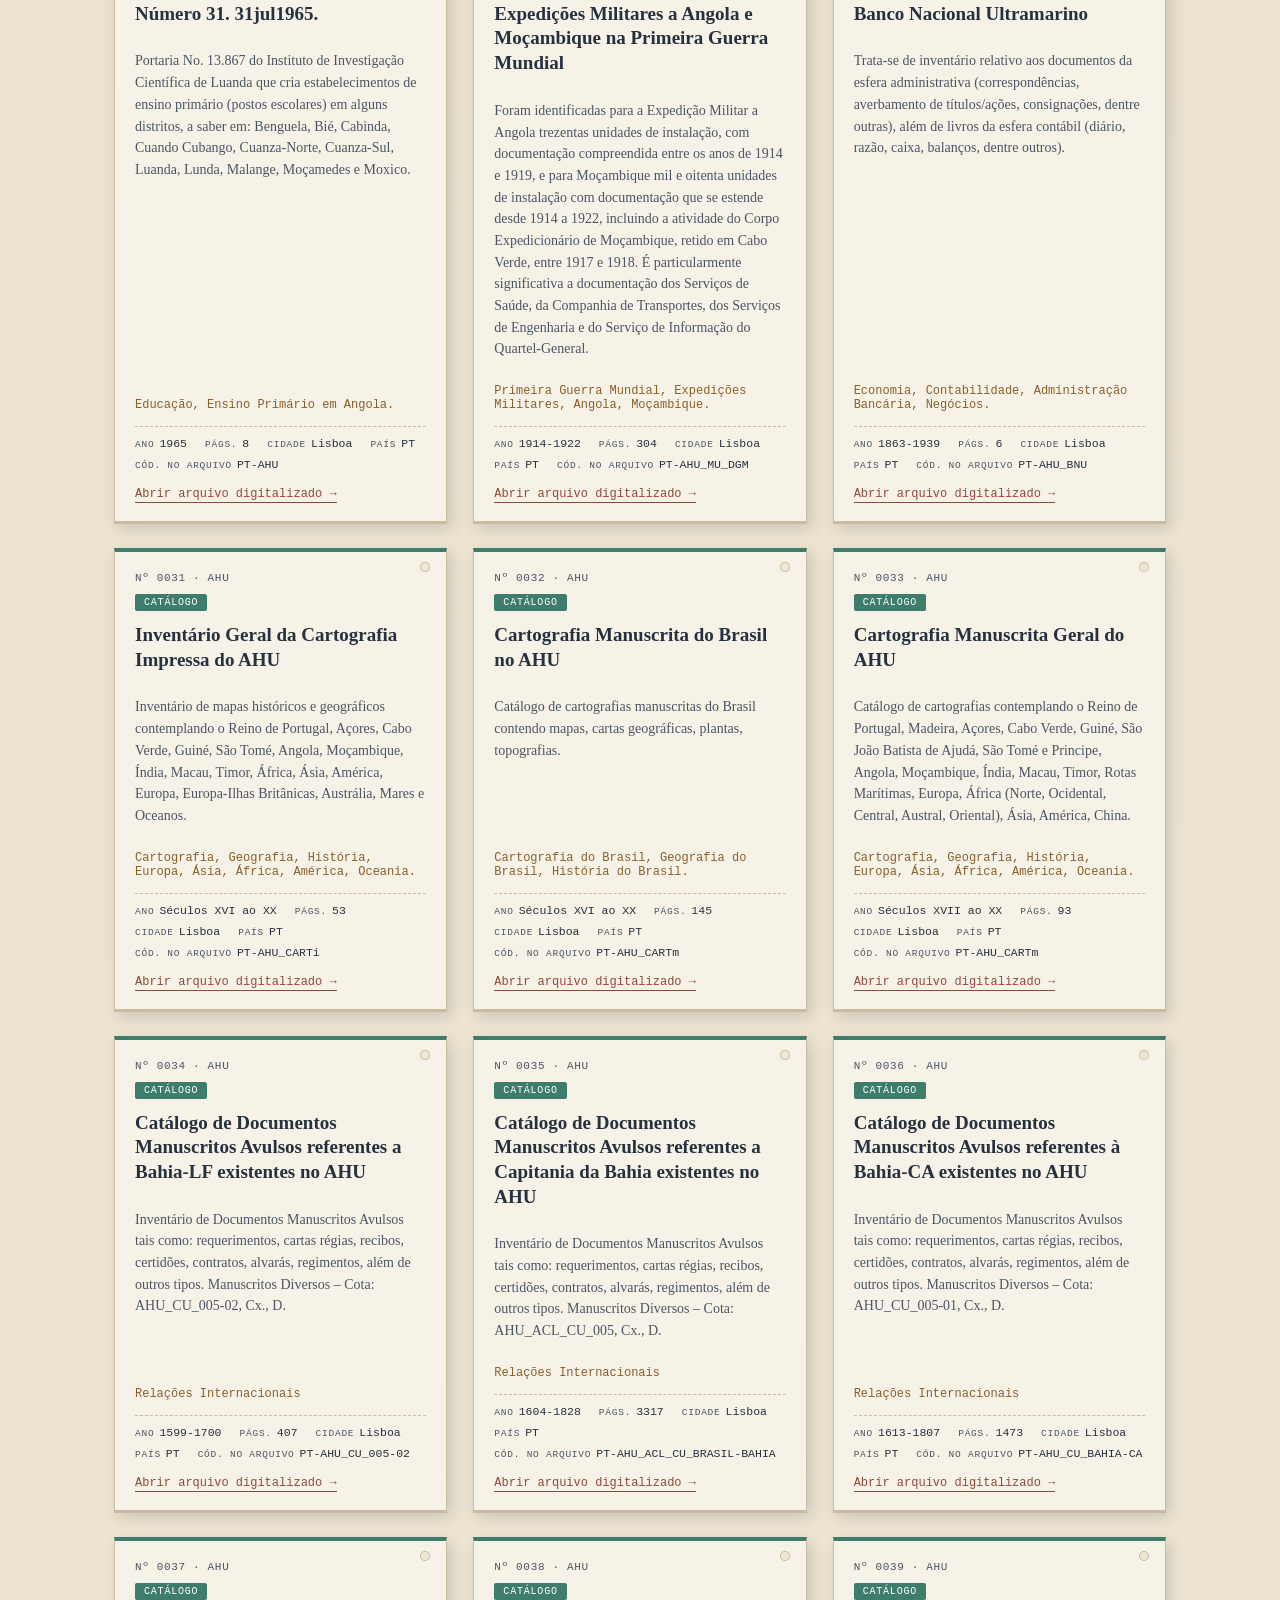
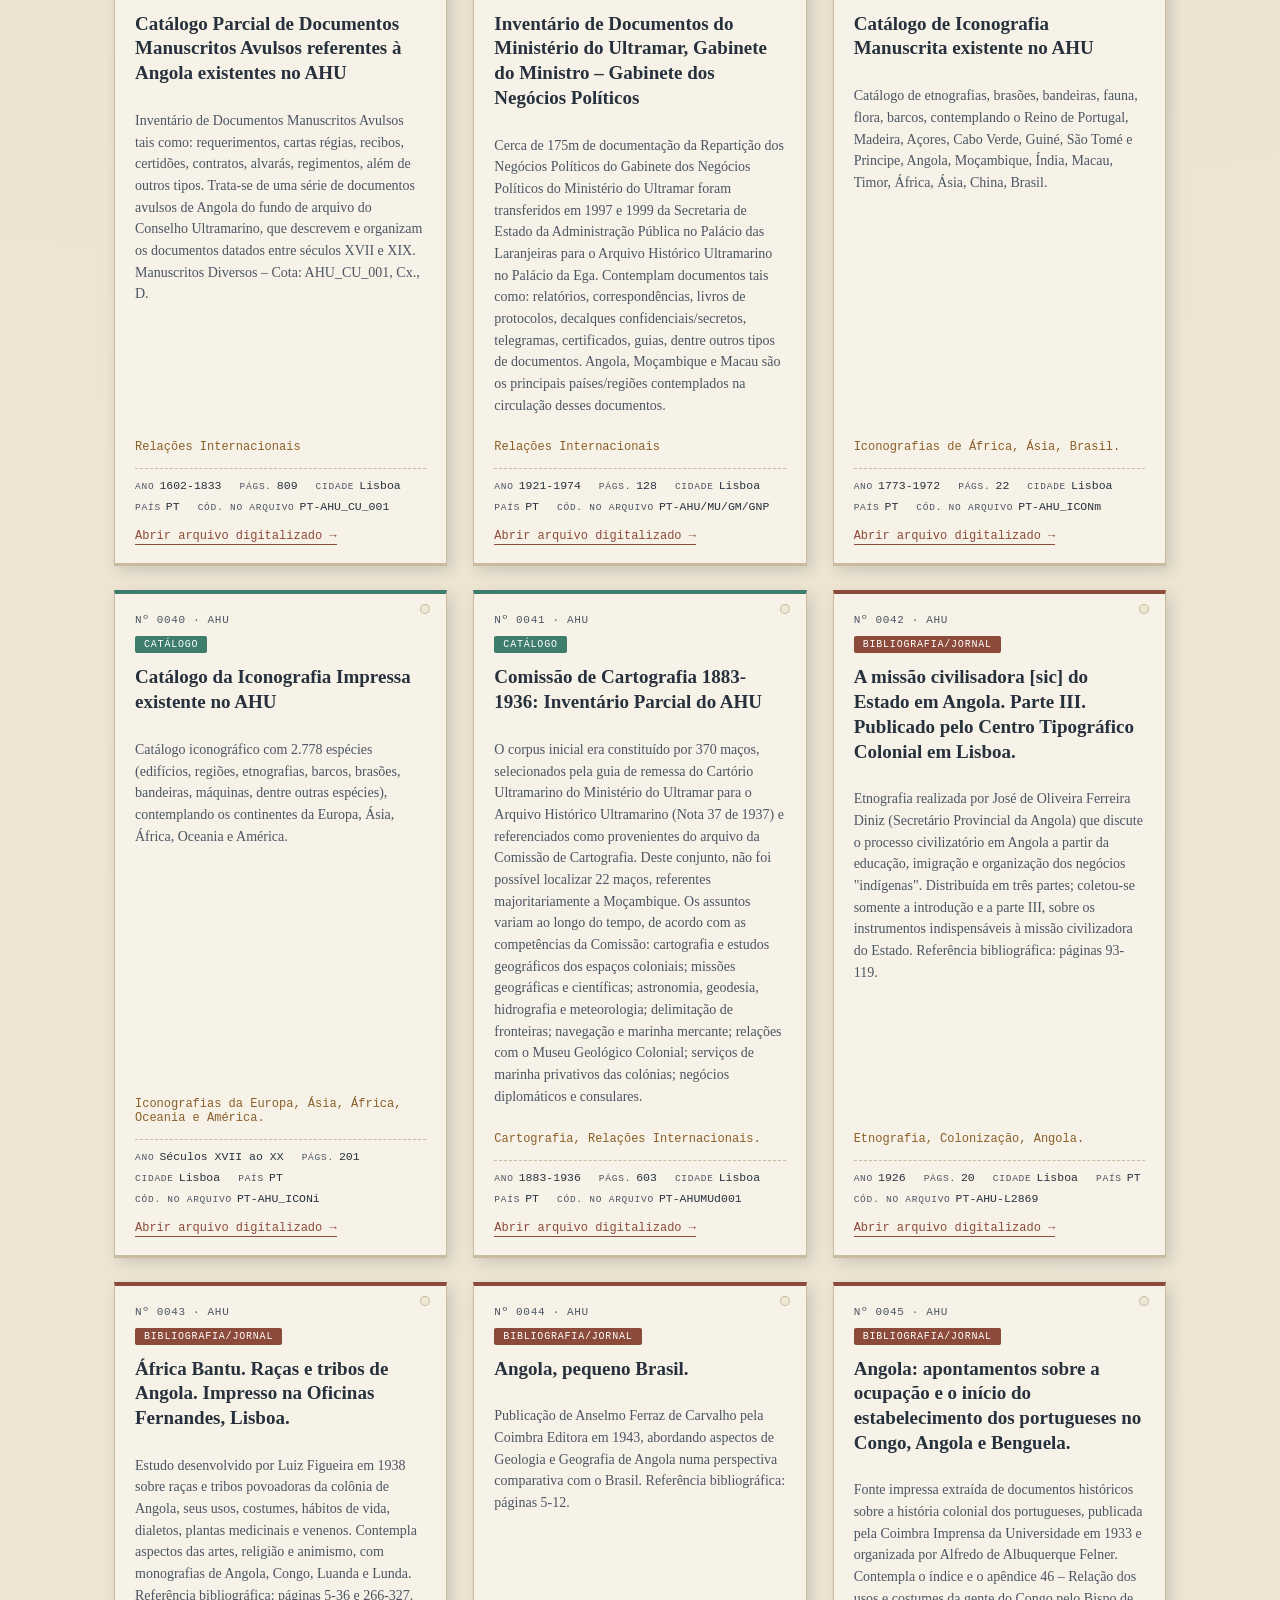
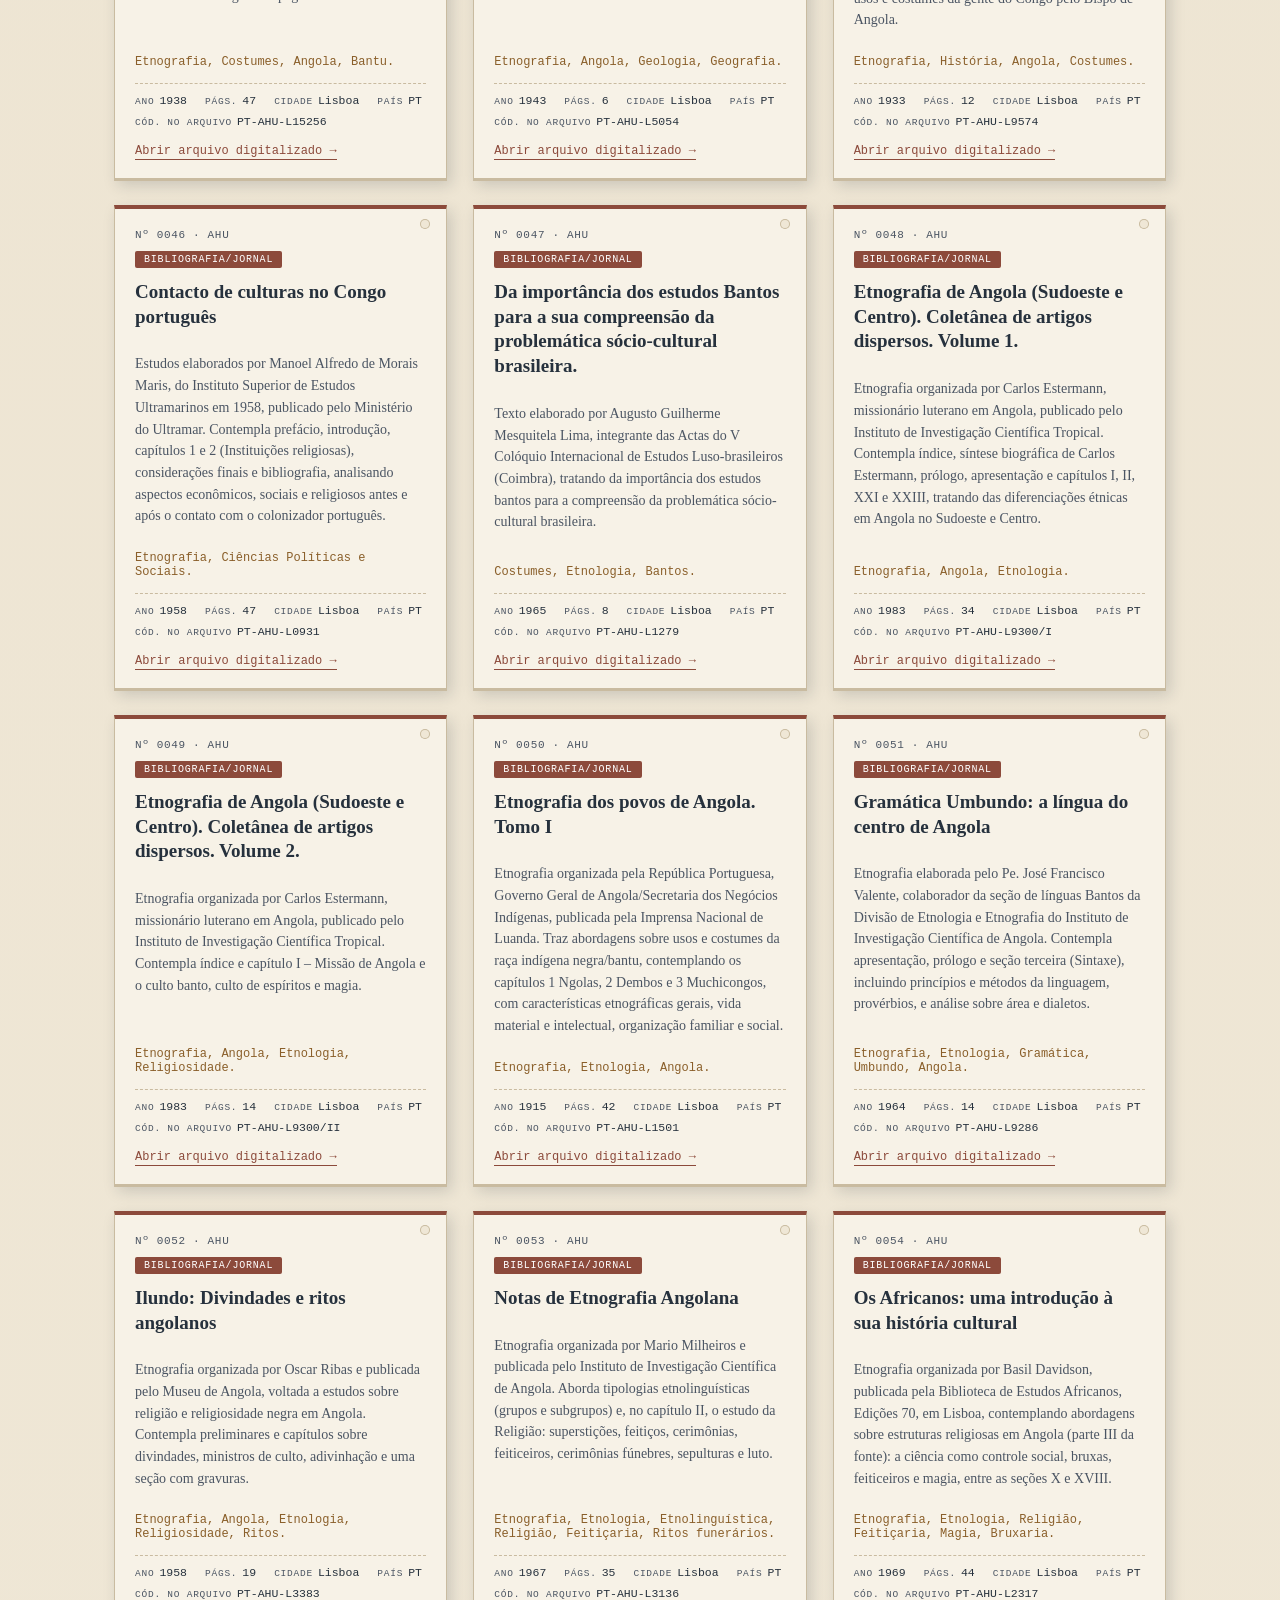
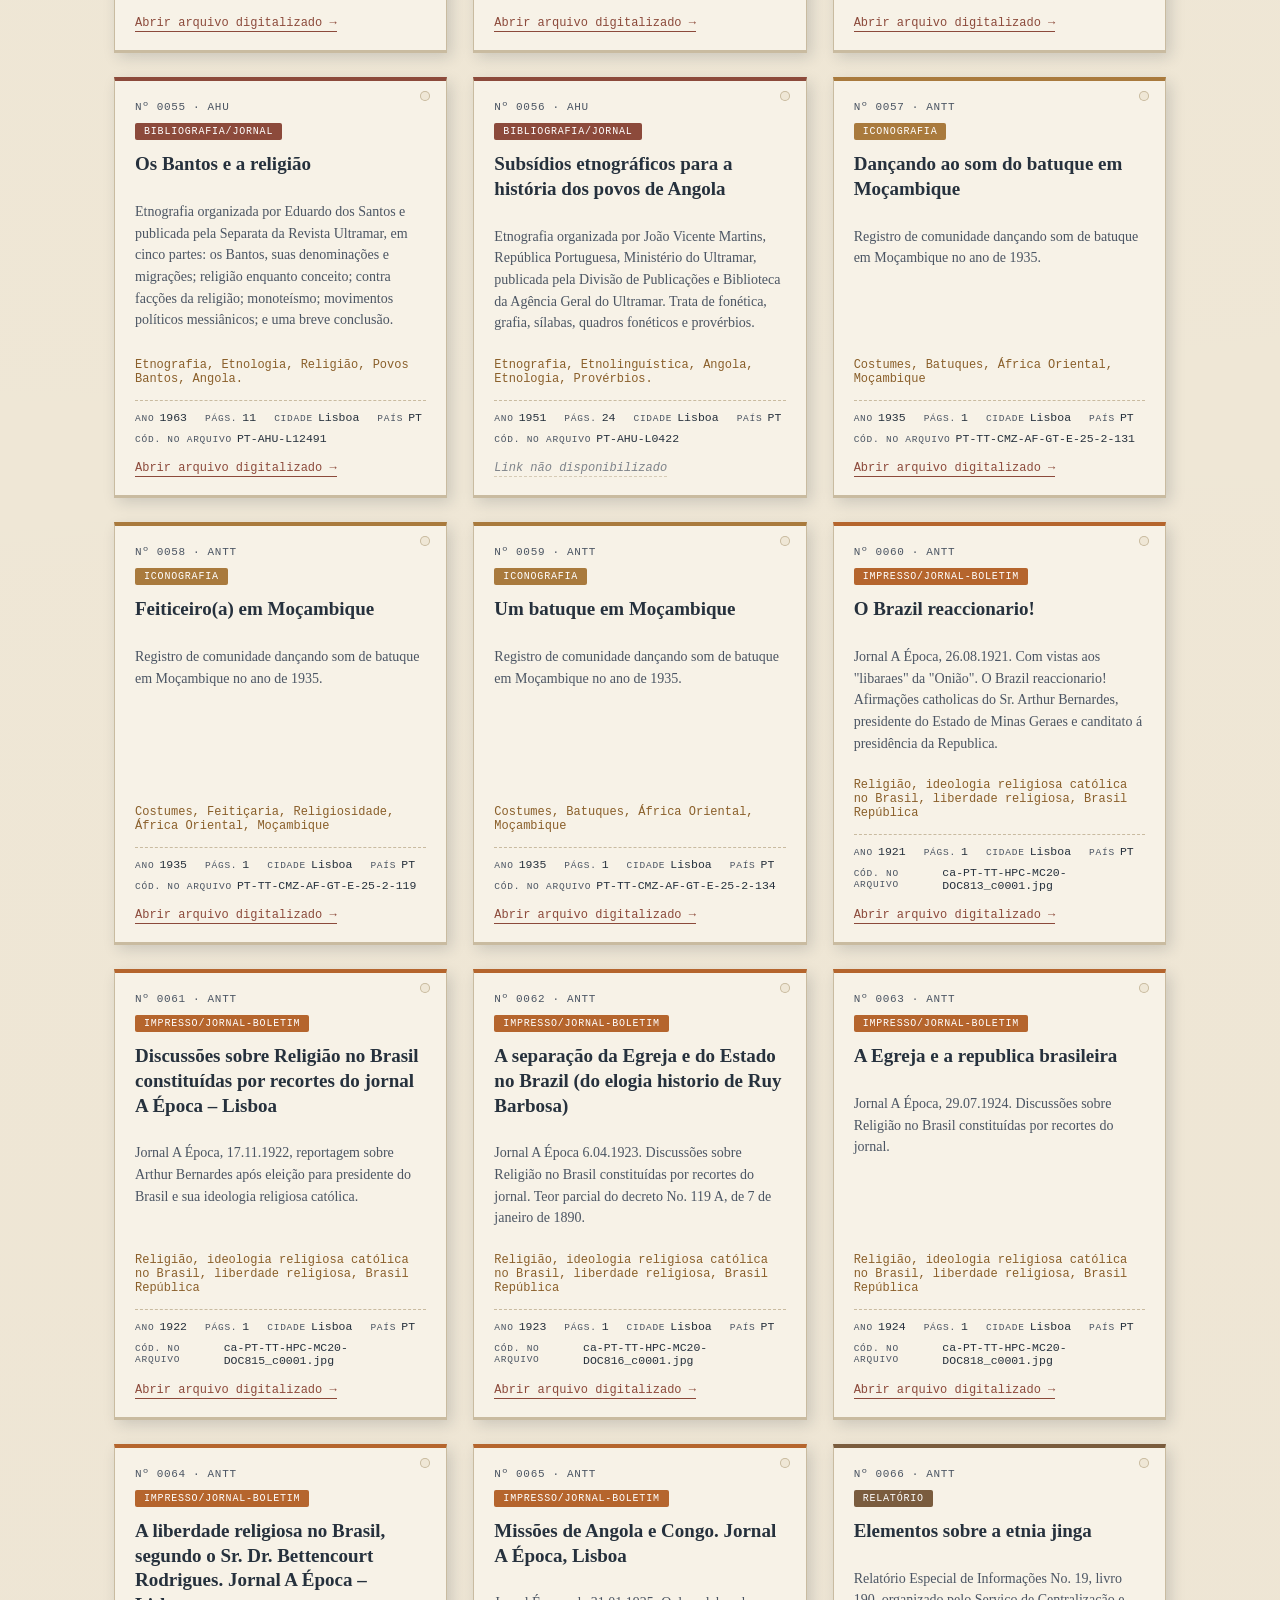
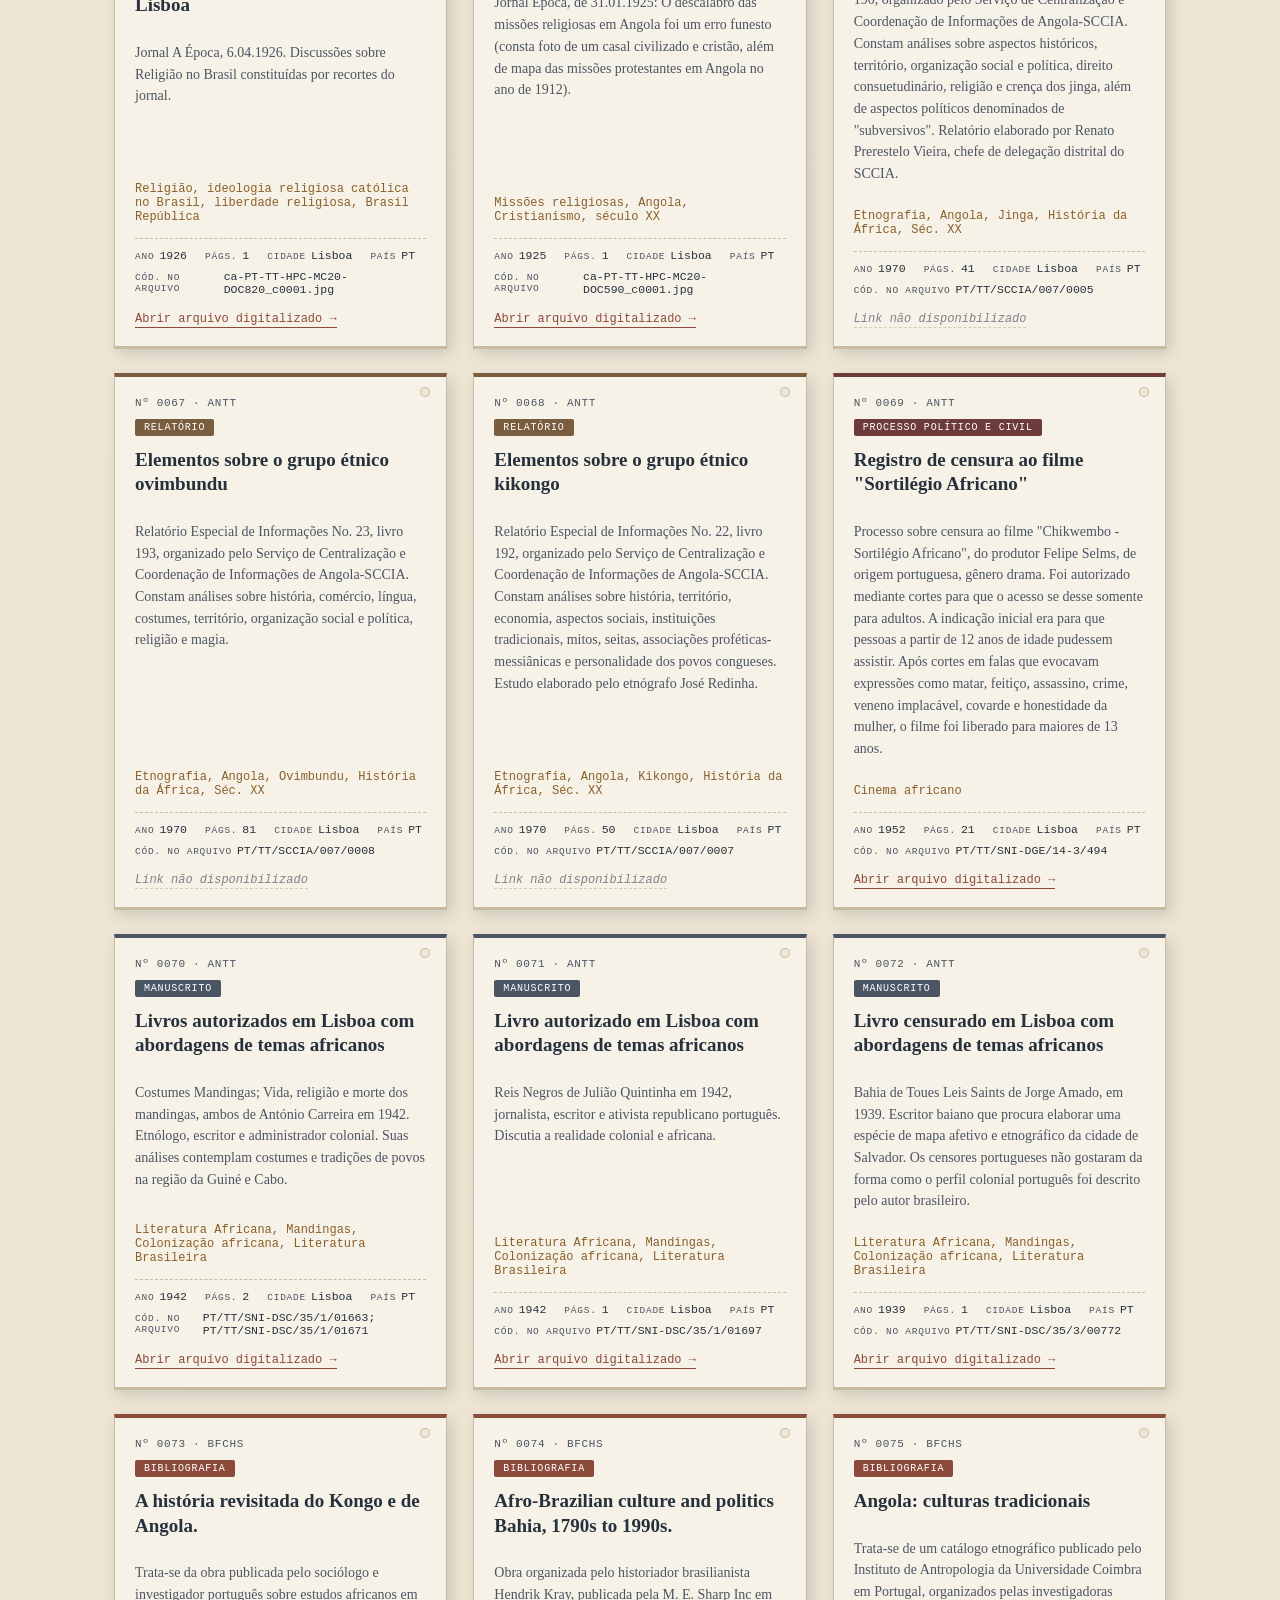
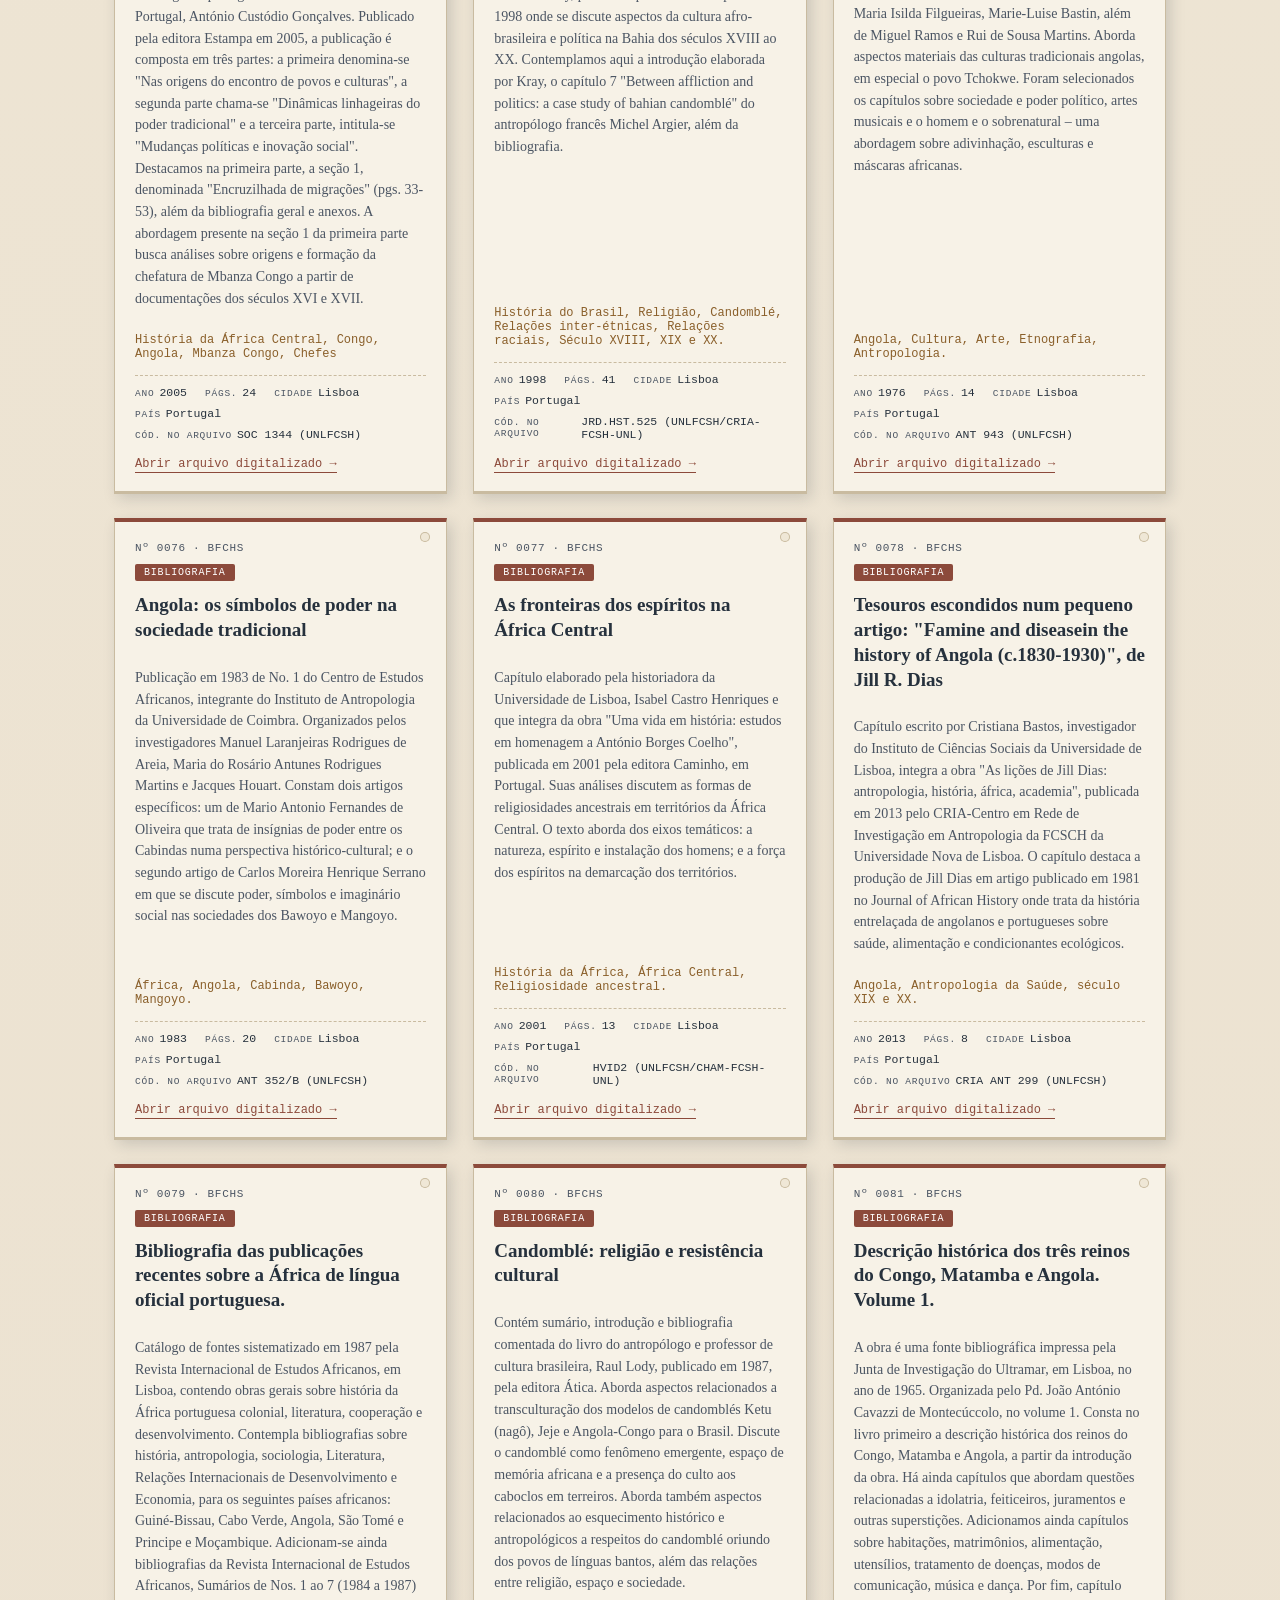
==== commit c1f84b4d: "Add English and Spanish catalog translations Translate catalog records and metadata for English and " ====
--- a/index.html
+++ b/index.html
@@ -3,7 +3,7 @@
 <head>
 <meta charset="UTF-8">
 <meta name="viewport" content="width=device-width, initial-scale=1.0">
-<title>Humanidades Digitais no Mundo Atlântico - Religiões e Religiosidades Africanas e Afro-brasileiras</title>
+<title>Humanidades Digitais no Mundo Atlântico</title>
 <link rel="stylesheet" href="css/site.css">
 </head>
 <body data-page="home">
@@ -11,7 +11,7 @@
   <div class="header-top">
     <div class="brand-mark">
       <span class="logo-slot">
-        <img src="assets/logo-projeto.jpeg" alt="Humanidades Digitais no Mundo Atlântico - Religiões e Religiosidades Africanas e Afro-brasileiras">
+        <img src="assets/logo-projeto.jpeg" alt="Humanidades Digitais no Mundo Atlântico">
       </span>
     </div>
     <div class="brand-mark brand-mark--right">
@@ -20,13 +20,13 @@
       </span>
     </div>
   </div>
-  <h1>Humanidades Digitais no Mundo Atlântico - Religiões e Religiosidades Africanas e Afro-brasileiras</h1>
+  <h1>Humanidades Digitais no Mundo Atlântico</h1>
   <p class="header-subtitle">Religiões e Religiosidades Africanas e Afro-brasileiras</p>
   <div class="header-language-wrap">
     <nav class="language-switcher" aria-label="Idioma / Language / Idioma">
       <a href="?lang=pt" data-language="pt" aria-label="Português" title="Português">🇧🇷 PT</a>
+      <a href="?lang=es" data-language="es" aria-label="Español" title="Español">🇪🇸 ES</a>
       <a href="?lang=en" data-language="en" aria-label="English" title="English">🇺🇸 EN</a>
-      <a href="?lang=es" data-language="es" aria-label="Español" title="Español">🇪🇸 ES</a>
     </nav>
   </div>
 </header>
--- a/css/site.css
+++ b/css/site.css
@@ -63,8 +63,8 @@
     align-items:center;
     justify-content:space-between;
     gap:16px;
-    max-width: 1400px;
-    margin: 0 auto;
+    max-width: none;
+    margin: 0;
   }
 
   .brand-mark{
@@ -79,8 +79,8 @@
     margin-left:auto;
   }
 
-  .brand-mark .logo-slot{    width:clamp(56px, 10vw, 230px);
-    height:clamp(56px, 10vw, 230px);
+  .brand-mark .logo-slot{    width:clamp(72px, 12vw, 250px);
+    height:clamp(72px, 12vw, 250px);
     border:1px solid var(--line);
     border-radius:16px;
     background:var(--card);
@@ -108,26 +108,50 @@
   }
   @media (min-width:641px){
     header{ padding-bottom: 75px; }
-    header{ padding-left: clamp(90px, 14vw, 260px); padding-right: clamp(90px, 14vw, 260px); }
+    header{ padding-left:24px; padding-right:24px; }
+    header{
+      display:grid;
+      grid-template-columns:minmax(0, 1fr) minmax(0, 6fr) minmax(0, 1fr);
+      column-gap:16px;
+      align-items:center;
+    }
+    .header-top{ display:contents; }
+    .brand-mark:first-child{
+      grid-column:1;
+      grid-row:1 / 4;
+      justify-self:start;
+      align-self:center;
+    }
+    .brand-mark--right{
+      grid-column:3;
+      grid-row:1 / 4;
+      justify-self:end;
+      align-self:center;
+      margin-left:0;
+    }
+    header h1,
+    header p.header-subtitle,
+    .header-language-wrap{ grid-column:2; }
+    header h1{ font-size:clamp(26px, 4.4vw, 42px); }
   }
   @media (min-width:768px){
     header p.header-subtitle{ white-space:nowrap; }
   }
   @media (max-width:900px){
-    .brand-mark .logo-slot{ width:clamp(48px, 9vw, 90px); height:clamp(48px, 9vw, 90px); }
+    .brand-mark .logo-slot{ width:clamp(60px, 10vw, 110px); height:clamp(60px, 10vw, 110px); }
   }
   @media (max-width:640px){
     header{ padding-left:24px; padding-right:24px; }
     .header-top{
-      flex-wrap:wrap;
-      justify-content:center;
+      flex-wrap:nowrap;
+      justify-content:space-between;
     }
     .brand-mark{
       position:static;
       display:inline-flex;
       justify-content:center;
       vertical-align:top;
-      margin:0 10px 14px;
+      margin:0 0 14px;
       max-width:none;
       flex:0 0 auto;
     }
@@ -278,16 +302,13 @@
     flex:1;
     min-width:0;
   }
-  .temporal-block{
-    margin-top:20px;
+  .content-text > h3:first-child{
+    margin-top:0;
   }
   .references-layout{
     display:flex;
     align-items:flex-start;
-    gap:20px;
-  }
-  .references-layout .page-figure{
-    width:clamp(140px, 20vw, 200px);
+    gap:28px;
   }
   .references-content{
     flex:1;
@@ -295,6 +316,9 @@
   }
   .references-content .ref-item{
     margin-bottom:14px;
+  }
+  .content-wrap a{
+    overflow-wrap:anywhere;
   }
   .chart-figure{
     margin:20px auto;
@@ -518,7 +542,7 @@
   }
   header p.header-subtitle{
     font-family:'Playfair Display', 'Georgia', serif;
-    font-size:clamp(16px, 2.4vw, 20px);
+    font-size:clamp(15px, 2.2vw, 18px);
     font-weight:600;
     font-style:italic;
     color:var(--brass-dark);
@@ -662,6 +686,19 @@
     margin:2px 0 0;
     line-height:1.3;
   }
+  .titulo-original{
+    margin:0;
+    font-size:12.5px;
+    line-height:1.45;
+    color:var(--ink-soft);
+  }
+  .titulo-original em{
+    font-family:'IBM Plex Mono', monospace;
+    font-size:10.5px;
+    font-style:normal;
+    letter-spacing:.06em;
+    text-transform:uppercase;
+  }
 
   .desc{
     font-size:14px;
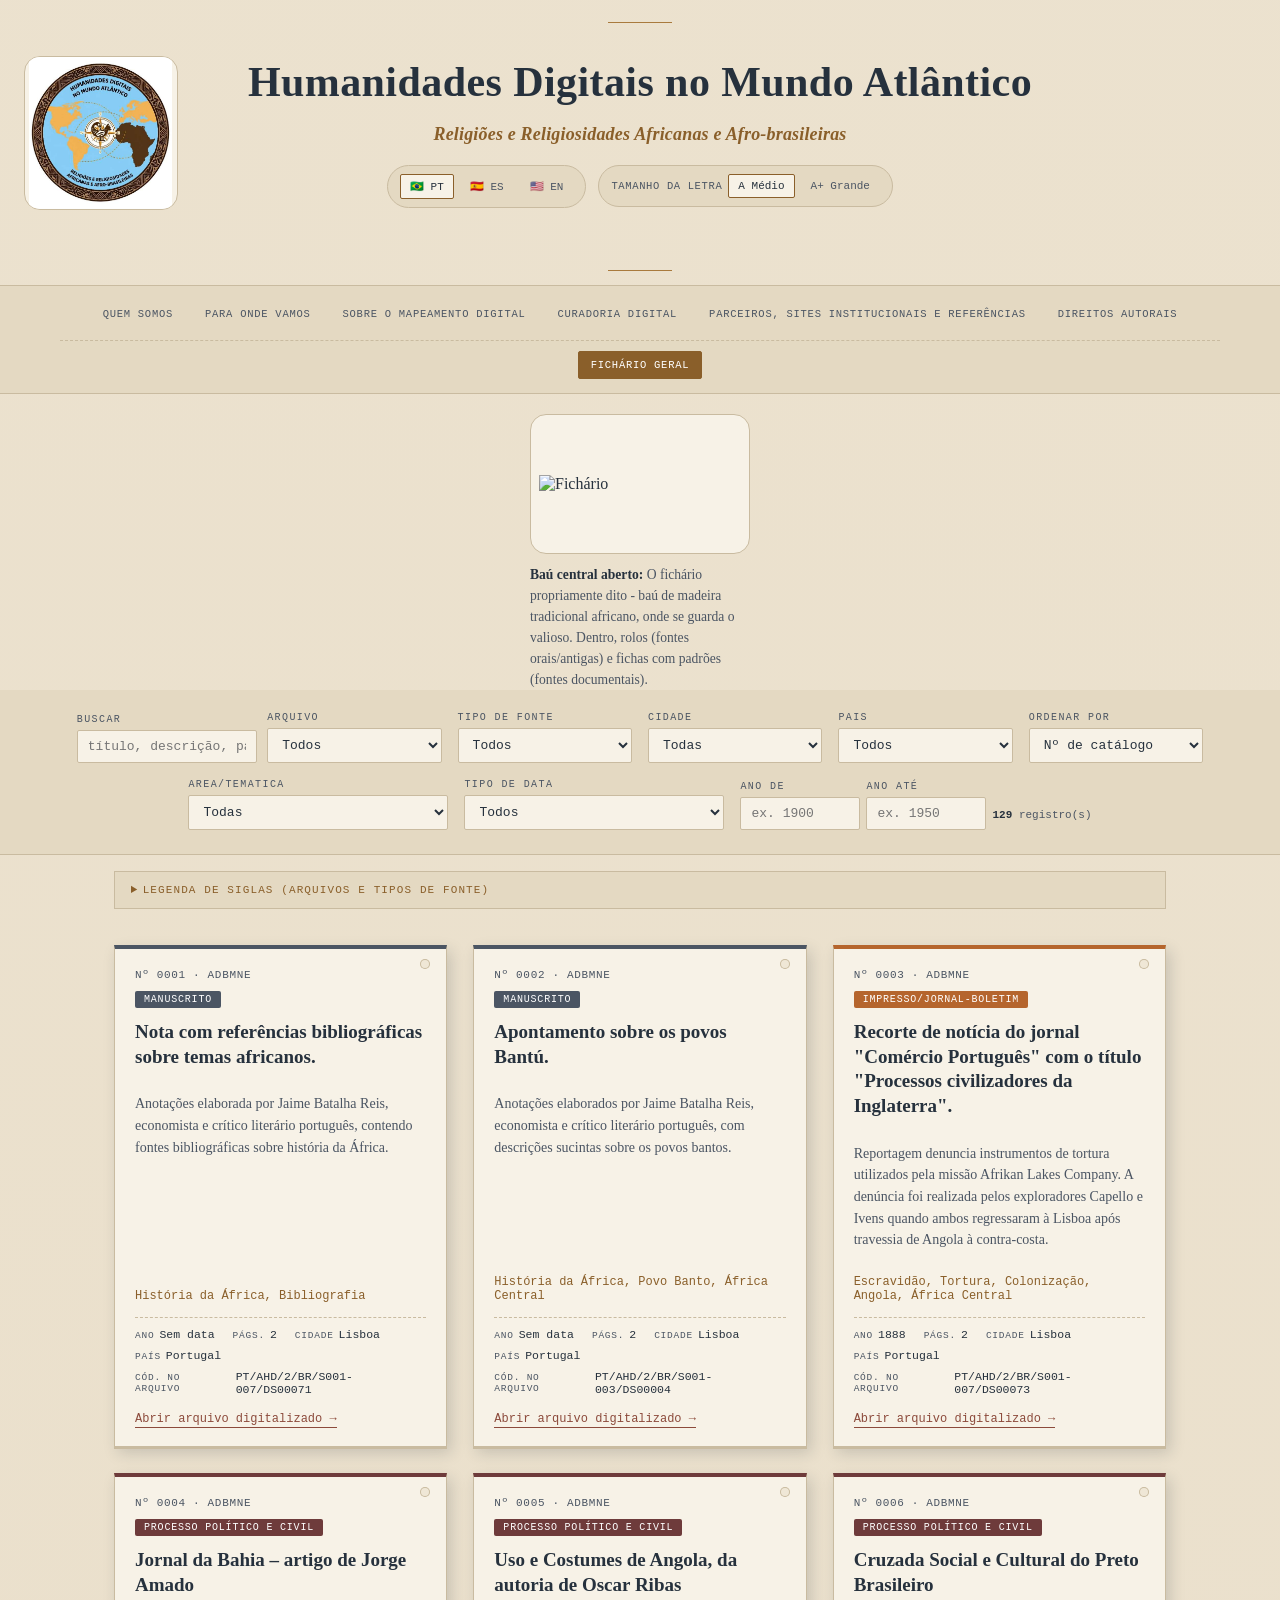
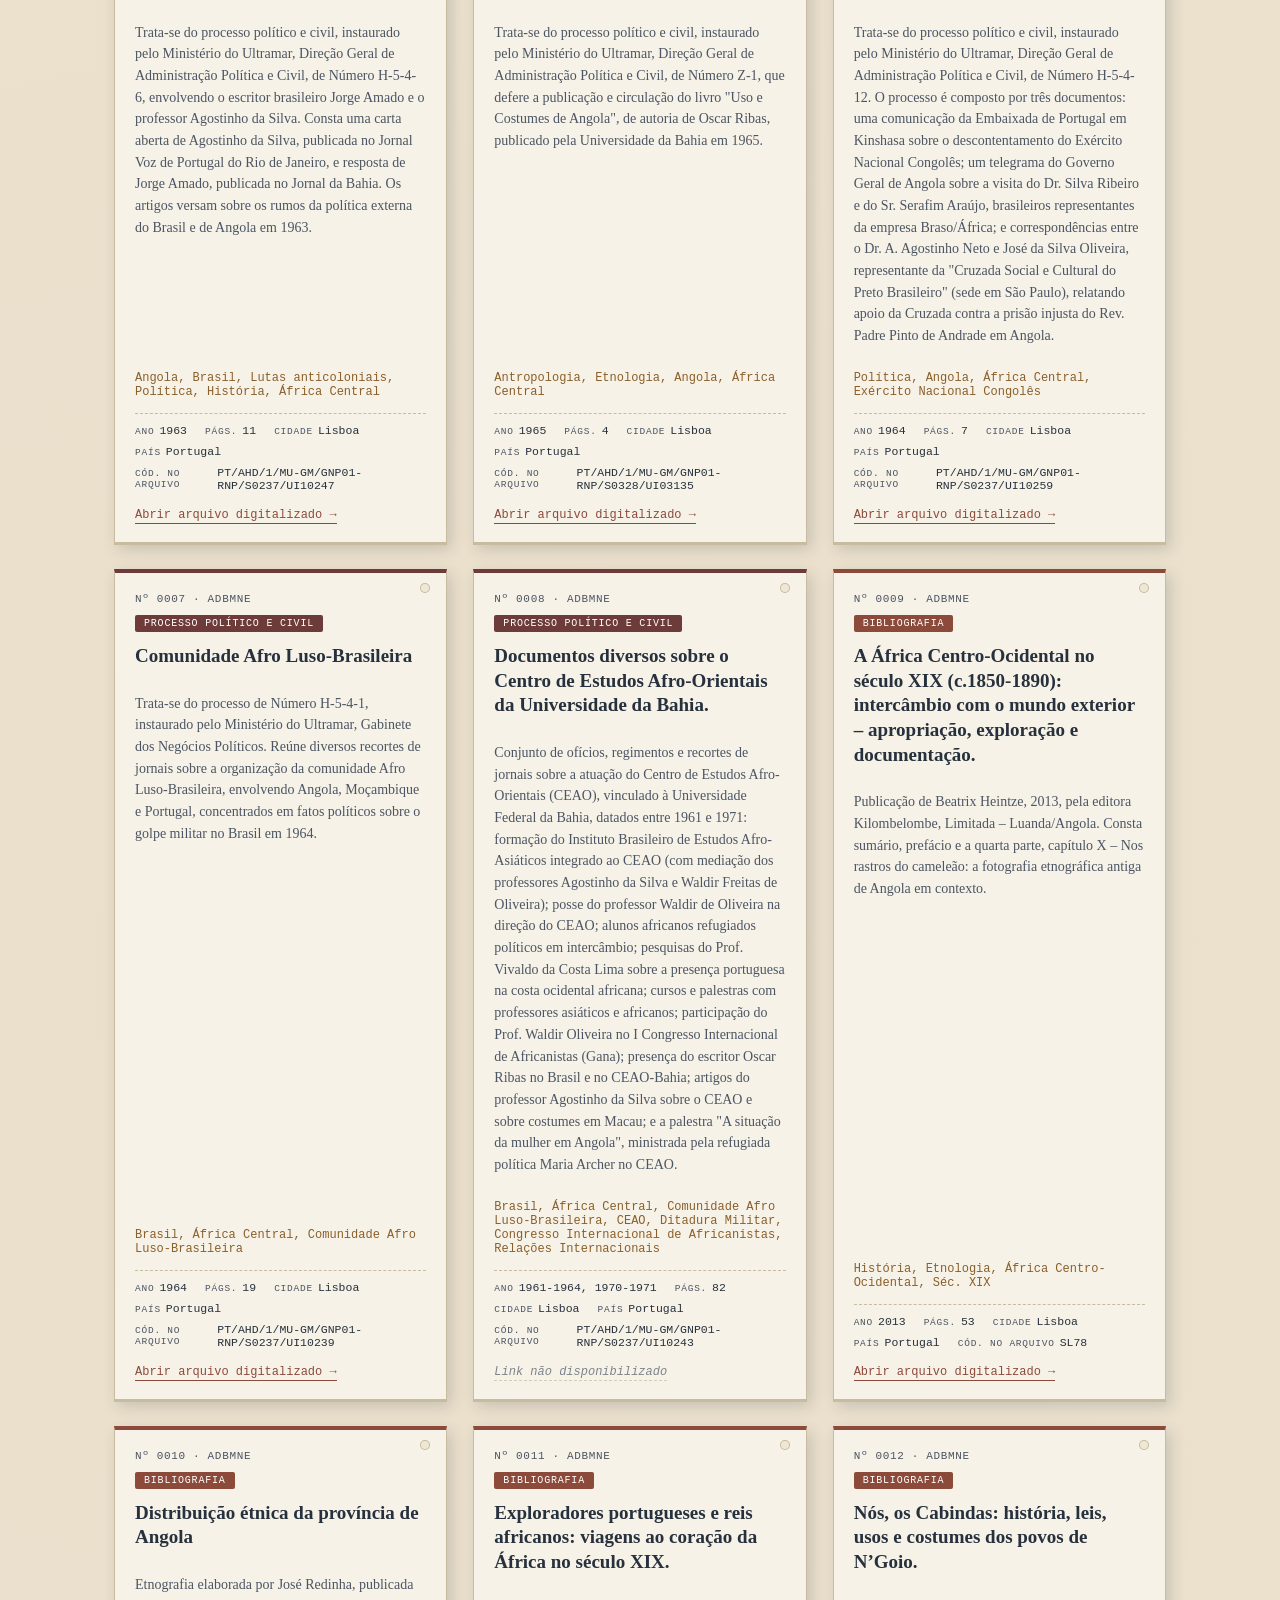
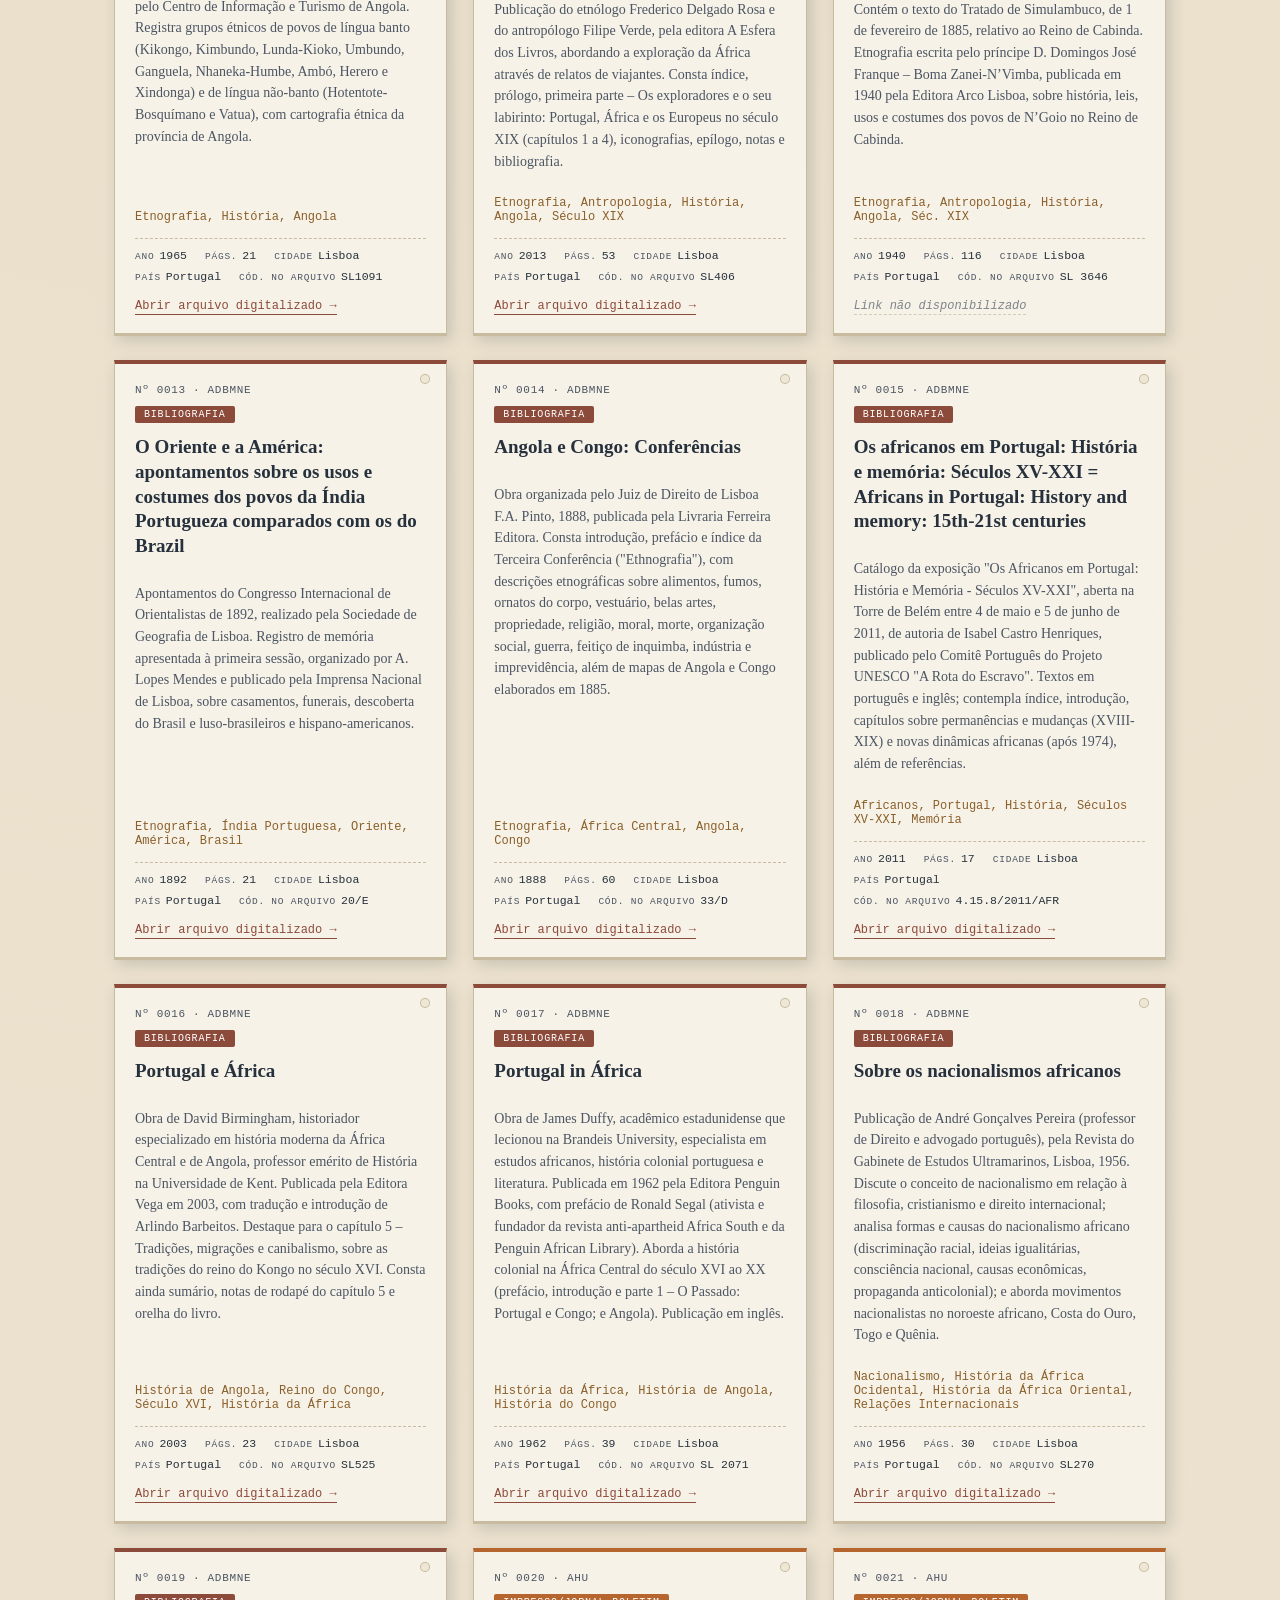
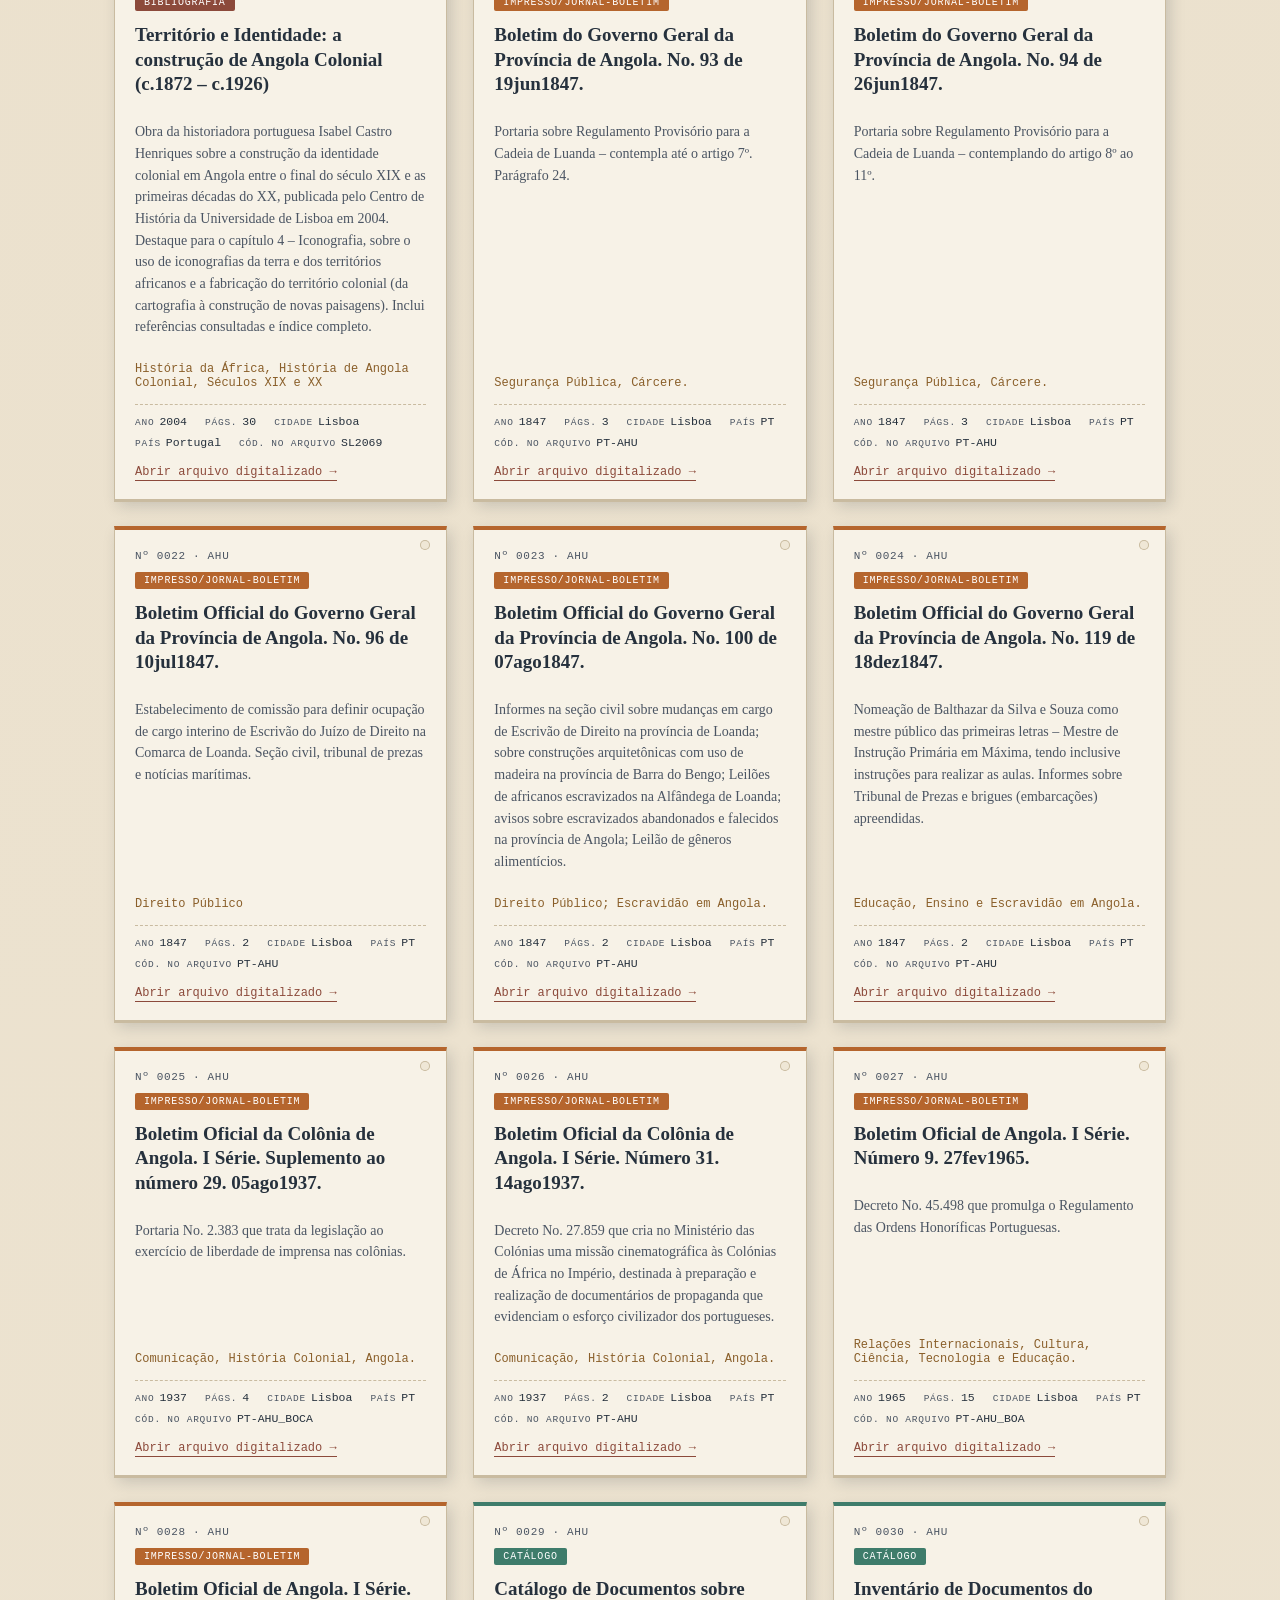
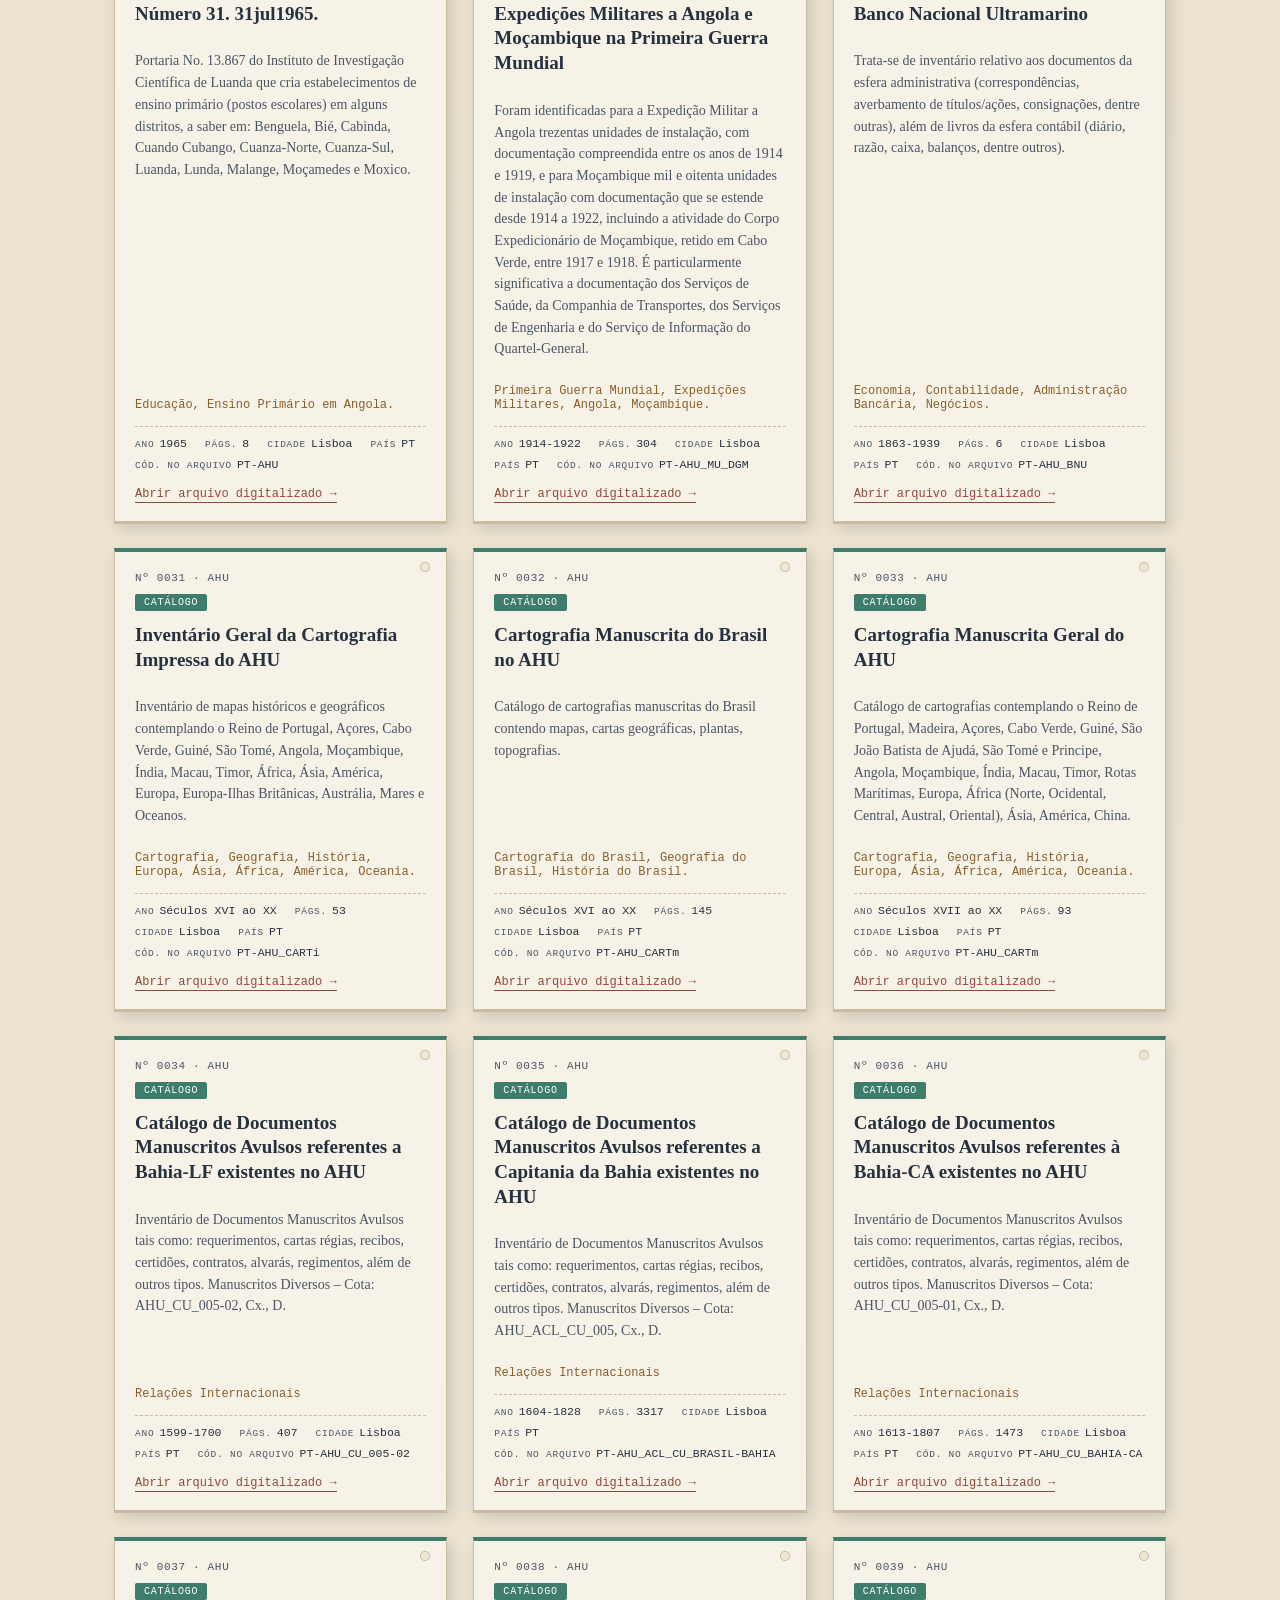
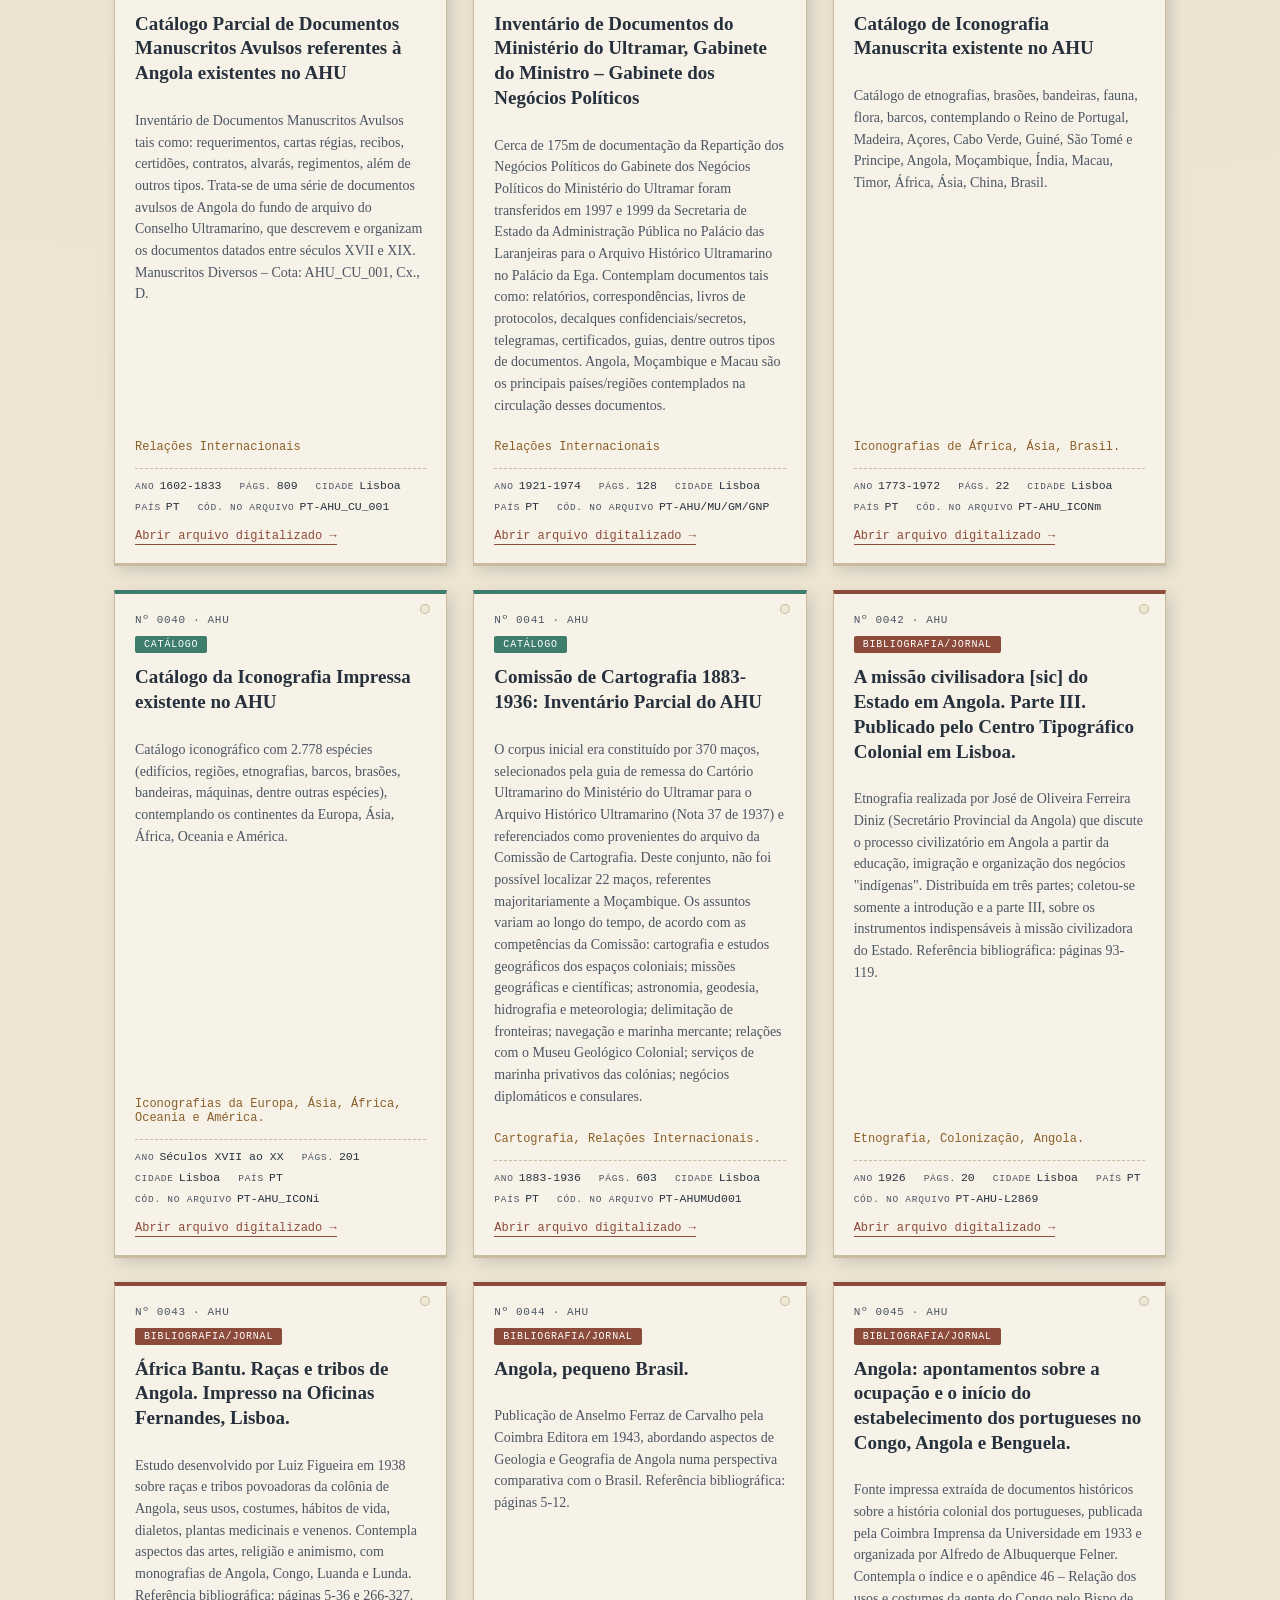
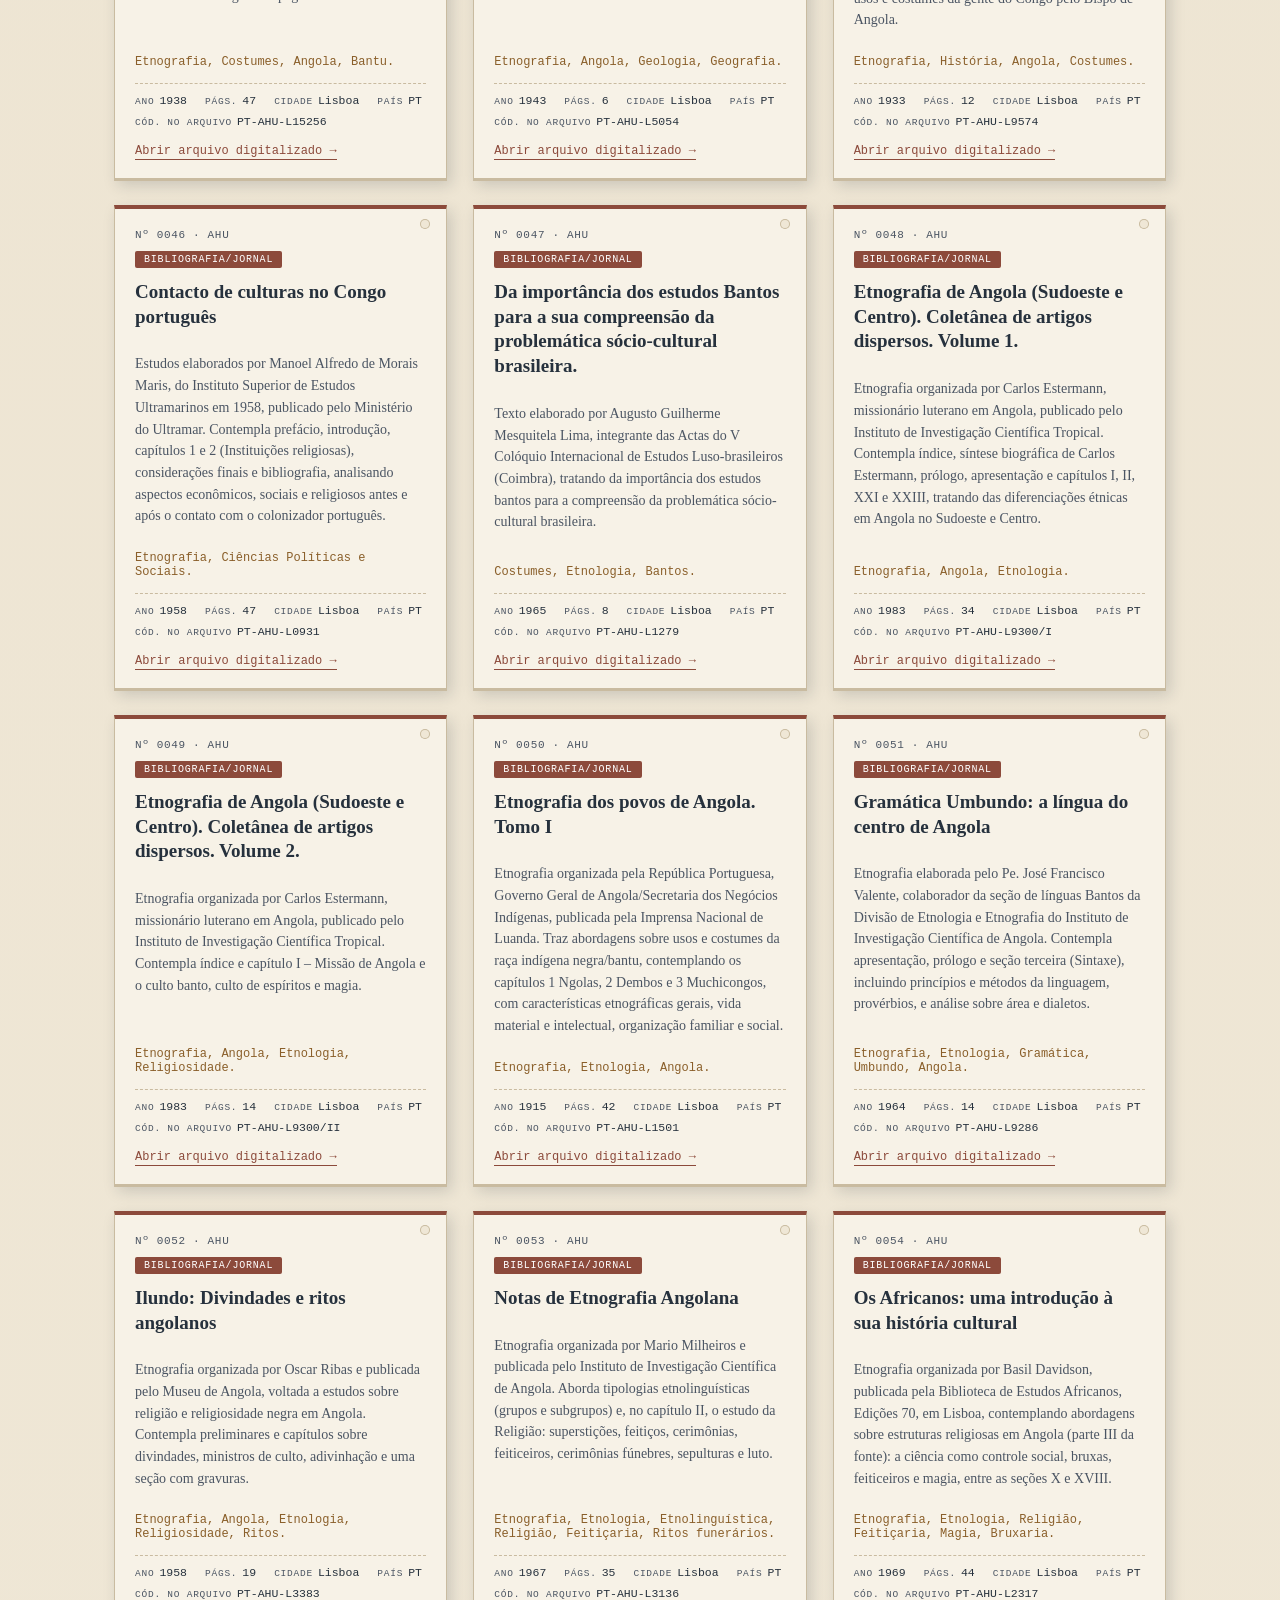
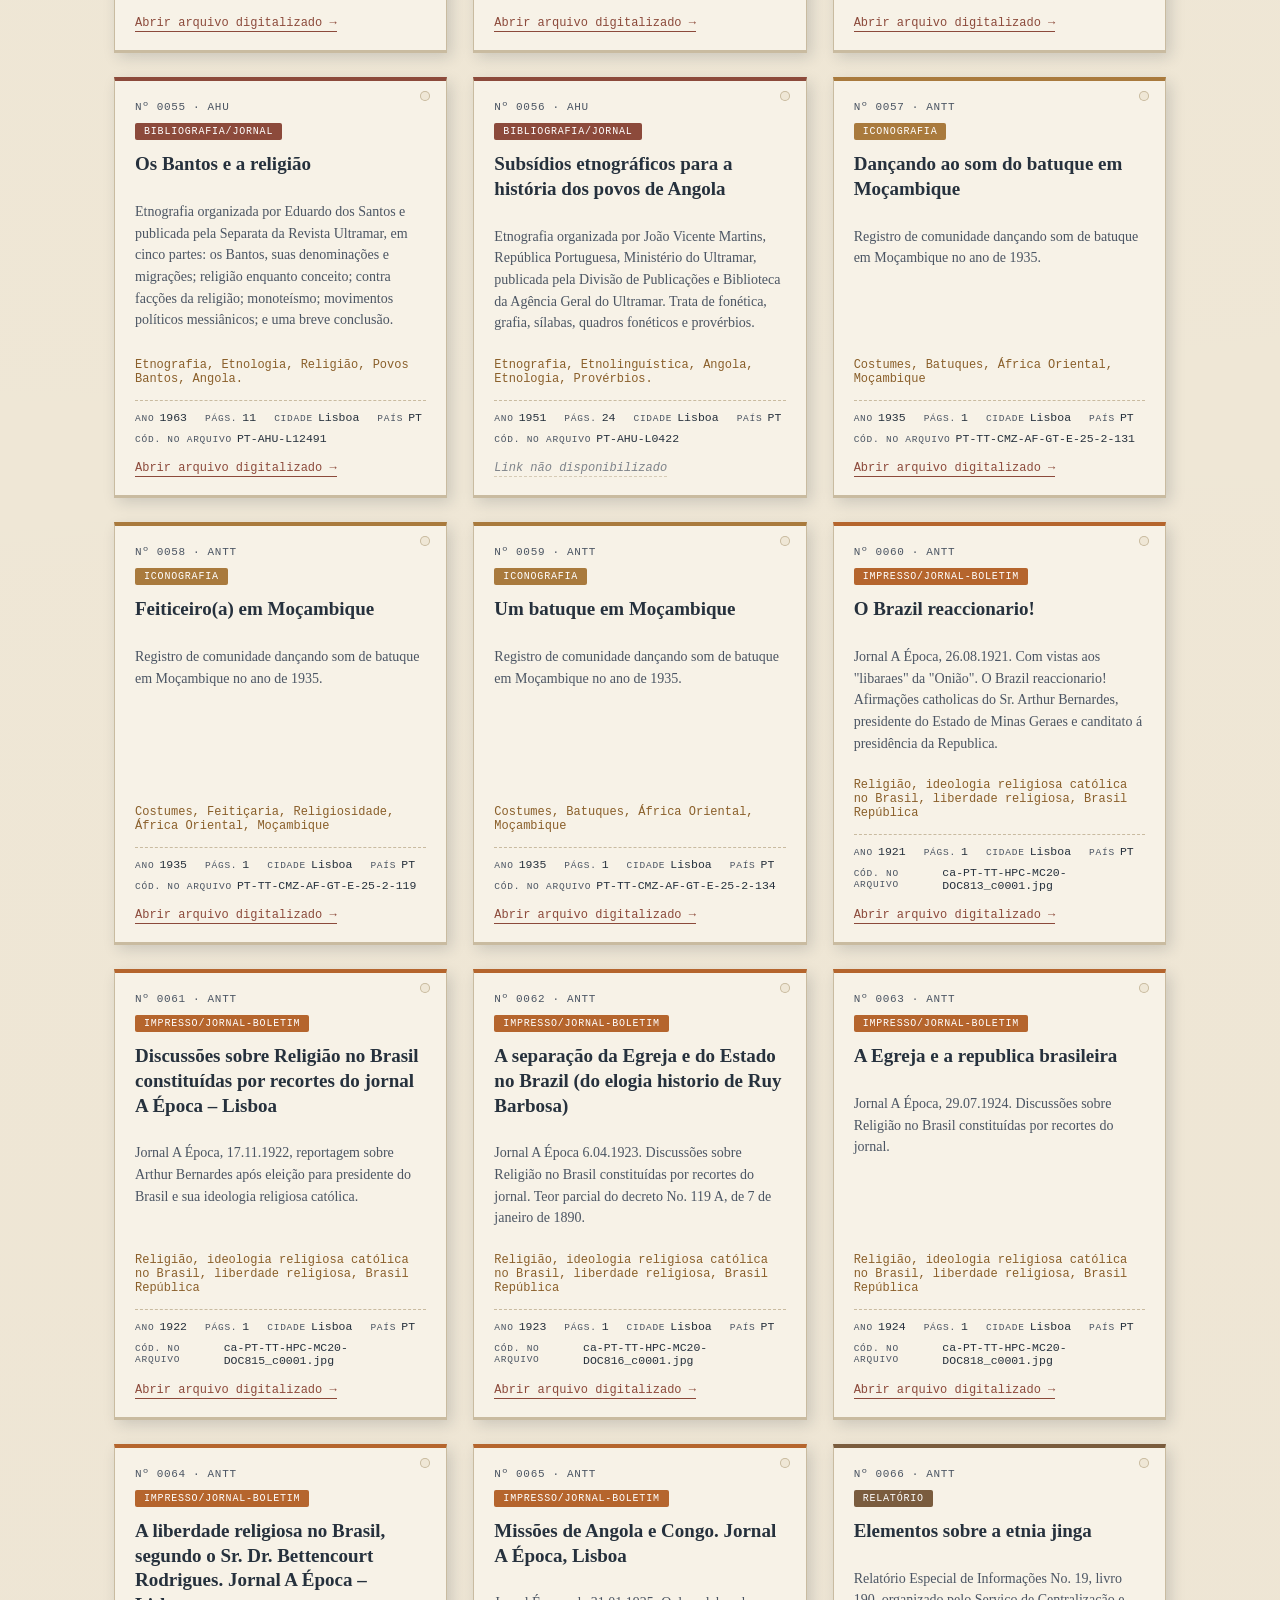
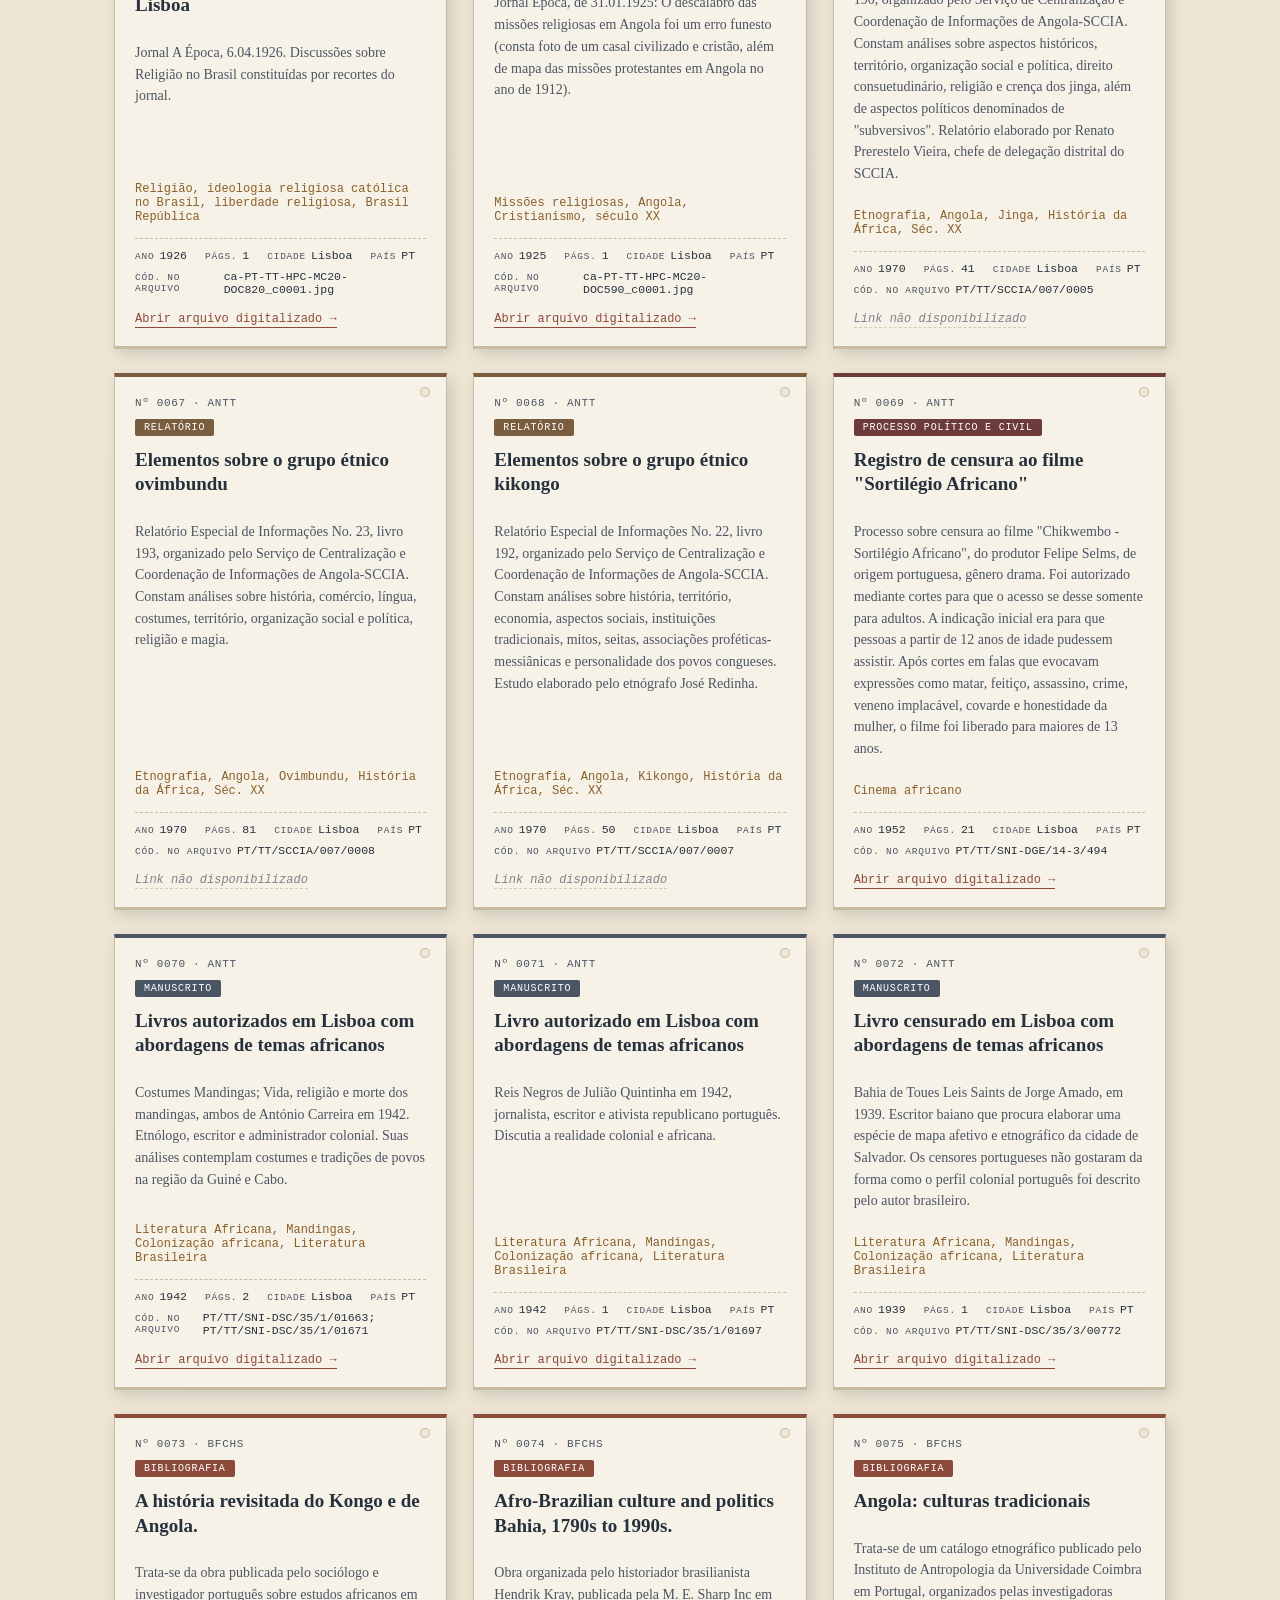
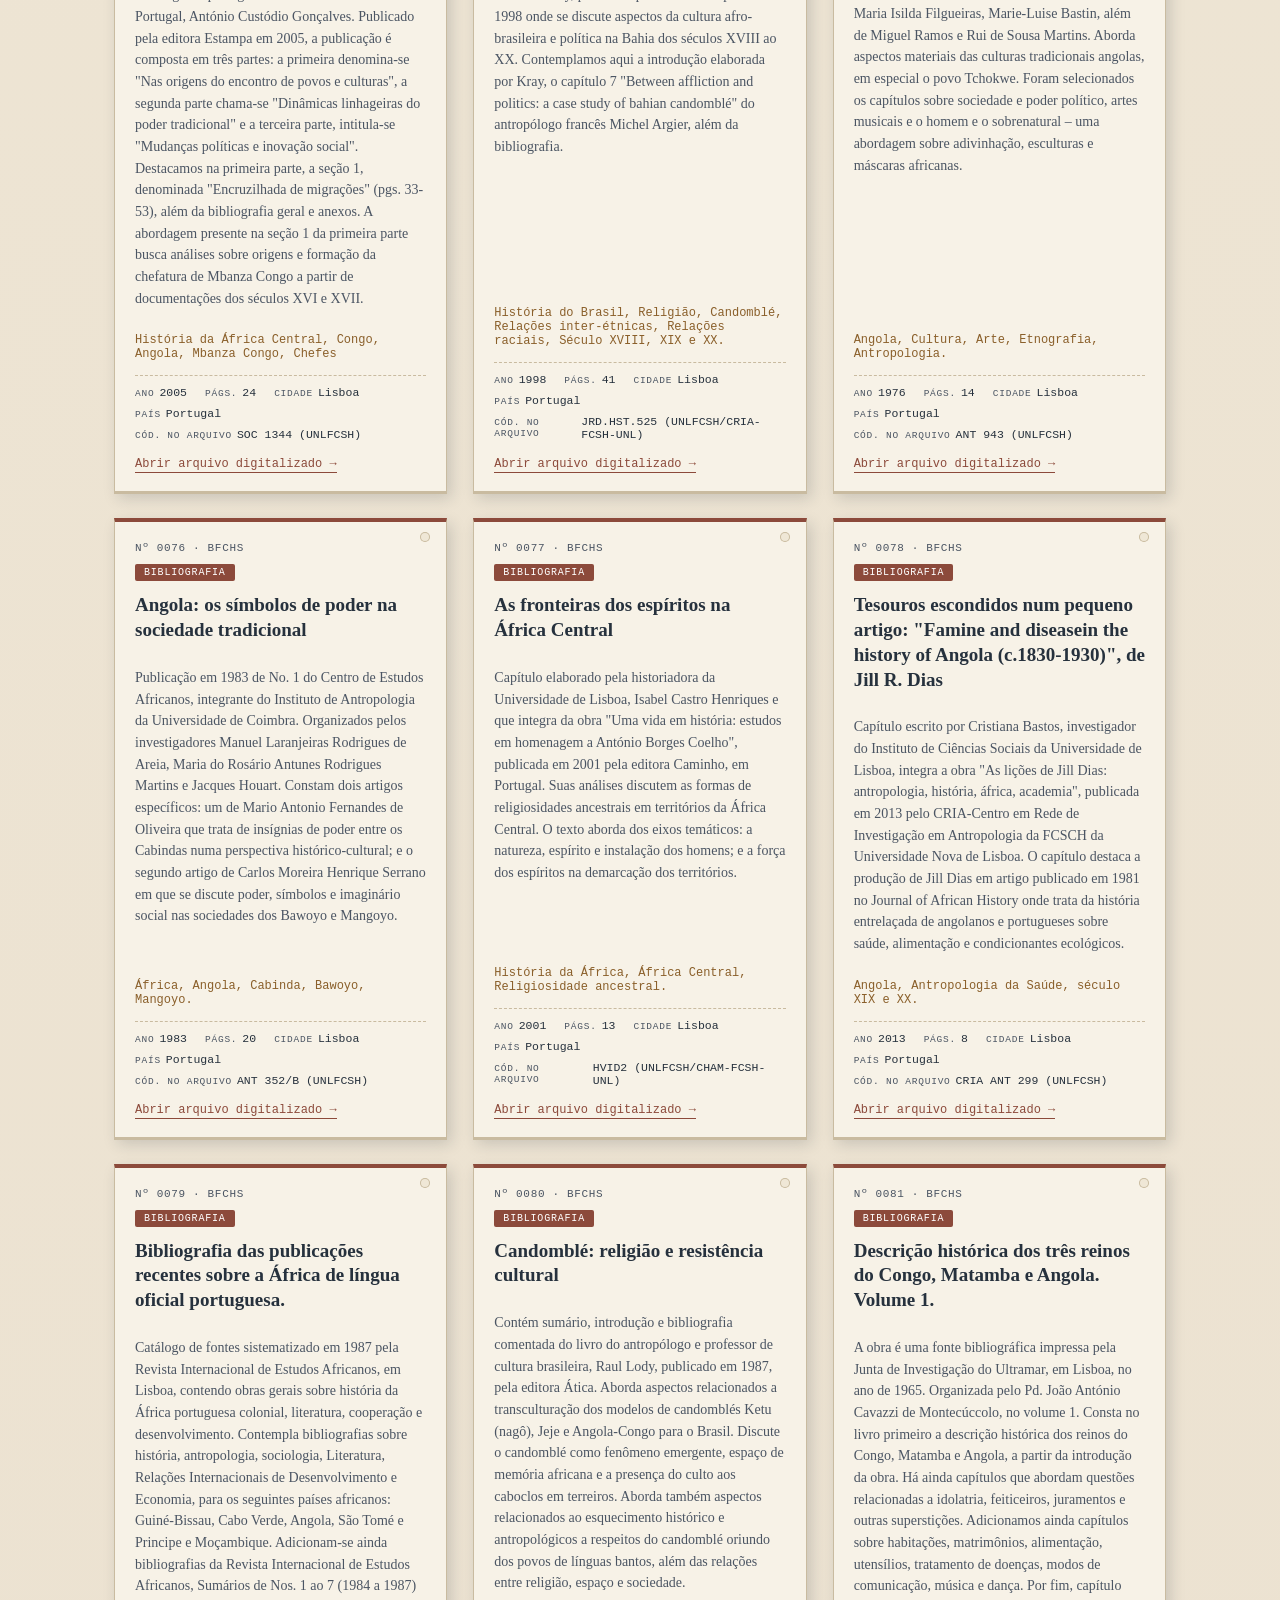
==== commit a6e278fe: "Add adjustable text size across pages Add medium and large text controls with a saved preference and" ====
--- a/index.html
+++ b/index.html
@@ -5,6 +5,7 @@
 <meta name="viewport" content="width=device-width, initial-scale=1.0">
 <title>Humanidades Digitais no Mundo Atlântico</title>
 <link rel="stylesheet" href="css/site.css">
+<script>try{if(localStorage.getItem("tamanhoFonte")==="grande")document.documentElement.dataset.fonte="grande";}catch(e){}</script>
 </head>
 <body data-page="home">
 <header>
@@ -28,6 +29,11 @@
       <a href="?lang=es" data-language="es" aria-label="Español" title="Español">🇪🇸 ES</a>
       <a href="?lang=en" data-language="en" aria-label="English" title="English">🇺🇸 EN</a>
     </nav>
+    <div class="font-size-switcher" role="group" aria-label="Tamanho da letra">
+      <span class="font-size-label">Tamanho da letra</span>
+      <button type="button" data-fonte="medio" aria-pressed="true">A Médio</button>
+      <button type="button" data-fonte="grande" aria-pressed="false">A+ Grande</button>
+    </div>
   </div>
 </header>
 <nav class="site-nav" aria-label="Navegação principal">
--- a/css/site.css
+++ b/css/site.css
@@ -23,10 +23,14 @@
     --c-PPC: #6E3B3B;  /* Processo Político e Civil - vinho */
     --c-CAT: #3E7C6B;  /* Catálogo - verde petróleo */
     --c-RELAT: #7A5C3E;  /* Relatório - marrom couro */
+
+    --escala-fonte: 1;
   }
 
   *{box-sizing:border-box;}
   html{scroll-behavior:smooth;}
+  html{ font-size:calc(100% * var(--escala-fonte)); }
+  html[data-fonte="grande"]{ --escala-fonte: 1.2; }
 
   body{
     margin:0;
@@ -98,7 +102,7 @@
   }
   .brand-mark .brand-label{
     font-family:'IBM Plex Mono', monospace;
-    font-size:10.5px;
+    font-size:calc(10.5px * var(--escala-fonte));
     letter-spacing:.1em;
     text-transform:uppercase;
     color:var(--ink-soft);
@@ -132,7 +136,7 @@
     header h1,
     header p.header-subtitle,
     .header-language-wrap{ grid-column:2; }
-    header h1{ font-size:clamp(26px, 4.4vw, 42px); }
+    header h1{ font-size:calc(clamp(26px, 4.4vw, 42px) * var(--escala-fonte)); }
   }
   @media (min-width:768px){
     header p.header-subtitle{ white-space:nowrap; }
@@ -170,6 +174,9 @@
     width:100%;
     display:flex;
     justify-content:center;
+    flex-wrap:wrap;
+    align-items:center;
+    gap:8px 12px;
     padding: 8px 0 0;
     margin-top: 4px;
   }
@@ -192,7 +199,7 @@
     border-radius:2px;
     color:var(--ink-soft);
     font-family:'IBM Plex Mono', monospace;
-    font-size:11px;
+    font-size:calc(11px * var(--escala-fonte));
     text-decoration:none;
     transition:all .15s ease;
   }
@@ -202,6 +209,39 @@
     border-color:var(--brass-dark);
     background:var(--card);
   }
+  .font-size-switcher{
+    display:inline-flex;
+    align-items:center;
+    gap:6px;
+    padding:8px 12px;
+    background:var(--paper-dark);
+    border:1px solid var(--line);
+    border-radius:999px;
+  }
+  .font-size-label{
+    color:var(--ink-soft);
+    font-family:'IBM Plex Mono', monospace;
+    font-size:calc(10.5px * var(--escala-fonte));
+    letter-spacing:.06em;
+    text-transform:uppercase;
+  }
+  .font-size-switcher button{
+    padding:5px 9px;
+    border:1px solid transparent;
+    border-radius:2px;
+    background:none;
+    color:var(--ink-soft);
+    font-family:'IBM Plex Mono', monospace;
+    font-size:calc(11px * var(--escala-fonte));
+    cursor:pointer;
+    transition:all .15s ease;
+  }
+  .font-size-switcher button:hover,
+  .font-size-switcher button[aria-pressed="true"]{
+    color:var(--ink);
+    border-color:var(--brass-dark);
+    background:var(--card);
+  }
 
   .site-nav{
     display:flex;
@@ -226,7 +266,7 @@
   }
   .site-nav a{
     font-family:'IBM Plex Mono', monospace;
-    font-size:10.5px;
+    font-size:calc(10.5px * var(--escala-fonte));
     letter-spacing:.07em;
     text-transform:uppercase;
     color:var(--ink-soft);
@@ -255,7 +295,7 @@
   }
   .content-eyebrow{
     font-family:'IBM Plex Mono', monospace;
-    font-size:11px;
+    font-size:calc(11px * var(--escala-fonte));
     letter-spacing:.24em;
     text-transform:uppercase;
     color:var(--brass-dark);
@@ -263,19 +303,19 @@
   }
   .content-wrap h2{
     font-family:'Playfair Display', 'Georgia', serif;
-    font-size:clamp(24px, 4vw, 32px);
+    font-size:calc(clamp(24px, 4vw, 32px) * var(--escala-fonte));
     margin:0 0 26px;
     padding-bottom:16px;
     border-bottom:1px solid var(--line);
   }
   .content-wrap h3{
     font-family:'Playfair Display', 'Georgia', serif;
-    font-size:19px;
+    font-size:calc(19px * var(--escala-fonte));
     margin:34px 0 12px;
     color:var(--brass-dark);
   }
   .content-wrap p{
-    font-size:15.5px;
+    font-size:calc(15.5px * var(--escala-fonte));
     line-height:1.75;
     color:var(--ink);
     margin:0 0 16px;
@@ -284,10 +324,10 @@
     margin:0 0 16px;
     padding-left:22px;
     line-height:1.7;
-    font-size:15px;
+    font-size:calc(15px * var(--escala-fonte));
   }
   #page-direitos-autorais .content-text ul{
-    font-size:15.5px;
+    font-size:calc(15.5px * var(--escala-fonte));
   }
   .content-wrap li{ margin-bottom:6px; }
   .content-wrap a{ color:var(--seal); }
@@ -332,14 +372,14 @@
   .chart-figure figcaption{
     margin-top:8px;
     color:var(--ink-soft);
-    font-size:13px;
+    font-size:calc(13px * var(--escala-fonte));
     text-align:center;
   }
   .chart-source,
   .table-source{
     margin:6px 0 18px !important;
     color:var(--ink-soft) !important;
-    font-size:12px !important;
+    font-size:calc(12px * var(--escala-fonte)) !important;
     text-align:center;
   }
   .content-image-frame{
@@ -415,11 +455,11 @@
     width:100%;
     border-collapse:collapse;
     margin:8px 0 24px;
-    font-size:13px;
+    font-size:calc(13px * var(--escala-fonte));
   }
   .info-table caption{
     font-family:'IBM Plex Mono', monospace;
-    font-size:11px;
+    font-size:calc(11px * var(--escala-fonte));
     letter-spacing:.06em;
     color:var(--ink-soft);
     text-align:left;
@@ -433,7 +473,7 @@
   .info-table thead th{
     background:var(--paper-dark);
     font-family:'IBM Plex Mono', monospace;
-    font-size:10.5px;
+    font-size:calc(10.5px * var(--escala-fonte));
     letter-spacing:.06em;
     text-transform:uppercase;
     color:var(--ink-soft);
@@ -465,7 +505,7 @@
     background:var(--brass-dark);
     color:#fff;
     font-family:'IBM Plex Mono', monospace;
-    font-size:11px;
+    font-size:calc(11px * var(--escala-fonte));
     display:flex;
     align-items:center;
     justify-content:center;
@@ -473,7 +513,7 @@
   .meta-steps .txt b{
     display:block;
     font-family:'IBM Plex Mono', monospace;
-    font-size:13px;
+    font-size:calc(13px * var(--escala-fonte));
     line-height:1.4;
     letter-spacing:.04em;
     text-transform:uppercase;
@@ -481,7 +521,7 @@
     margin-bottom:3px;
   }
   .meta-steps .txt span{
-    font-size:13.5px;
+    font-size:calc(13.5px * var(--escala-fonte));
     color:var(--ink-soft);
     line-height:1.5;
   }
@@ -494,7 +534,7 @@
   }
   .partner-cols h4{
     font-family:'IBM Plex Mono', monospace;
-    font-size:10.5px;
+    font-size:calc(10.5px * var(--escala-fonte));
     letter-spacing:.08em;
     text-transform:uppercase;
     color:var(--ink-soft);
@@ -502,7 +542,7 @@
   }
 
   .ref-item{
-    font-size:13.5px;
+    font-size:calc(13.5px * var(--escala-fonte));
     line-height:1.7;
     color:var(--ink-soft);
     margin-bottom:14px;
@@ -515,12 +555,12 @@
     border:1px solid var(--line);
     background:var(--paper-dark);
     font-family:'IBM Plex Mono', monospace;
-    font-size:13px;
+    font-size:calc(13px * var(--escala-fonte));
   }
 
   .eyebrow{
     font-family:'IBM Plex Mono', monospace;
-    font-size:11px;
+    font-size:calc(11px * var(--escala-fonte));
     letter-spacing:.28em;
     text-transform:uppercase;
     color:var(--brass-dark);
@@ -529,7 +569,7 @@
   h1{
     font-family:'Playfair Display', 'Georgia', serif;
     font-weight:700;
-    font-size:clamp(28px, 5vw, 46px);
+    font-size:calc(clamp(28px, 5vw, 46px) * var(--escala-fonte));
     margin:0 0 10px;
     letter-spacing:.01em;
   }
@@ -537,12 +577,12 @@
     max-width:560px;
     margin:0 auto;
     color:var(--ink-soft);
-    font-size:15px;
+    font-size:calc(15px * var(--escala-fonte));
     line-height:1.6;
   }
   header p.header-subtitle{
     font-family:'Playfair Display', 'Georgia', serif;
-    font-size:clamp(15px, 2.2vw, 18px);
+    font-size:calc(clamp(15px, 2.2vw, 18px) * var(--escala-fonte));
     font-weight:600;
     font-style:italic;
     color:var(--brass-dark);
@@ -592,14 +632,14 @@
   .drawer-row .field{ flex-shrink:1; }
   .field label{
     font-family:'IBM Plex Mono', monospace;
-    font-size:10px;
+    font-size:calc(10px * var(--escala-fonte));
     letter-spacing:.14em;
     text-transform:uppercase;
     color:var(--ink-soft);
   }
   .field input, .field select{
     font-family:'IBM Plex Mono', monospace;
-    font-size:13px;
+    font-size:calc(13px * var(--escala-fonte));
     padding:8px 10px;
     border:1px solid var(--line);
     background:var(--card);
@@ -616,7 +656,7 @@
 
   .count-tag{
     font-family:'IBM Plex Mono', monospace;
-    font-size:11px;
+    font-size:calc(11px * var(--escala-fonte));
     color:var(--ink-soft);
     padding-bottom:9px;
     white-space:nowrap;
@@ -663,7 +703,7 @@
 
   .catalog-no{
     font-family:'IBM Plex Mono', monospace;
-    font-size:11px;
+    font-size:calc(11px * var(--escala-fonte));
     color:var(--ink-soft);
     letter-spacing:.06em;
   }
@@ -671,7 +711,7 @@
   .tipo-tag{
     align-self:flex-start;
     font-family:'IBM Plex Mono', monospace;
-    font-size:10px;
+    font-size:calc(10px * var(--escala-fonte));
     letter-spacing:.08em;
     text-transform:uppercase;
     color:#fff;
@@ -682,26 +722,26 @@
 
   .card h3{
     font-family:'Playfair Display', 'Georgia', serif;
-    font-size:19px;
+    font-size:calc(19px * var(--escala-fonte));
     margin:2px 0 0;
     line-height:1.3;
   }
   .titulo-original{
     margin:0;
-    font-size:12.5px;
+    font-size:calc(12.5px * var(--escala-fonte));
     line-height:1.45;
     color:var(--ink-soft);
   }
   .titulo-original em{
     font-family:'IBM Plex Mono', monospace;
-    font-size:10.5px;
+    font-size:calc(10.5px * var(--escala-fonte));
     font-style:normal;
     letter-spacing:.06em;
     text-transform:uppercase;
   }
 
   .desc{
-    font-size:14px;
+    font-size:calc(14px * var(--escala-fonte));
     color:var(--ink-soft);
     line-height:1.55;
     flex-grow:1;
@@ -712,7 +752,7 @@
     flex-wrap:wrap;
     gap:8px 18px;
     font-family:'IBM Plex Mono', monospace;
-    font-size:11.5px;
+    font-size:calc(11.5px * var(--escala-fonte));
     color:var(--ink);
     border-top:1px dashed var(--line);
     padding-top:10px;
@@ -723,12 +763,12 @@
     font-style:normal;
     color:var(--ink-soft);
     text-transform:uppercase;
-    font-size:9.5px;
+    font-size:calc(9.5px * var(--escala-fonte));
     letter-spacing:.08em;
   }
 
   .tema{
-    font-size:12px;
+    font-size:calc(12px * var(--escala-fonte));
     color:var(--brass-dark);
     font-family:'IBM Plex Mono', monospace;
   }
@@ -737,7 +777,7 @@
     margin-top:6px;
     align-self:flex-start;
     font-family:'IBM Plex Mono', monospace;
-    font-size:12px;
+    font-size:calc(12px * var(--escala-fonte));
     color:var(--seal);
     text-decoration:none;
     border-bottom:1px solid var(--seal);
@@ -750,7 +790,7 @@
     margin-top:6px;
     align-self:flex-start;
     font-family:'IBM Plex Mono', monospace;
-    font-size:12px;
+    font-size:calc(12px * var(--escala-fonte));
     color:var(--ink-soft);
     opacity:.7;
     font-style:italic;
@@ -776,7 +816,7 @@
   }
   .legenda summary{
     font-family:'IBM Plex Mono', monospace;
-    font-size:11px;
+    font-size:calc(11px * var(--escala-fonte));
     letter-spacing:.1em;
     text-transform:uppercase;
     color:var(--brass-dark);
@@ -790,7 +830,7 @@
   }
   .legenda-grupo h4{
     font-family:'IBM Plex Mono', monospace;
-    font-size:10px;
+    font-size:calc(10px * var(--escala-fonte));
     letter-spacing:.1em;
     text-transform:uppercase;
     color:var(--ink-soft);
@@ -800,7 +840,7 @@
     display:flex;
     align-items:baseline;
     gap:8px;
-    font-size:12.5px;
+    font-size:calc(12.5px * var(--escala-fonte));
     color:var(--ink);
     padding:3px 0;
   }
@@ -821,7 +861,7 @@
     padding:60px 20px;
     color:var(--ink-soft);
     font-family:'IBM Plex Mono', monospace;
-    font-size:13px;
+    font-size:calc(13px * var(--escala-fonte));
   }
   .erro{ color:var(--seal); }
 
@@ -829,7 +869,7 @@
     text-align:center;
     padding:26px;
     font-family:'IBM Plex Mono', monospace;
-    font-size:10.5px;
+    font-size:calc(10.5px * var(--escala-fonte));
     color:var(--ink-soft);
     border-top:1px solid var(--line);
     letter-spacing:.04em;
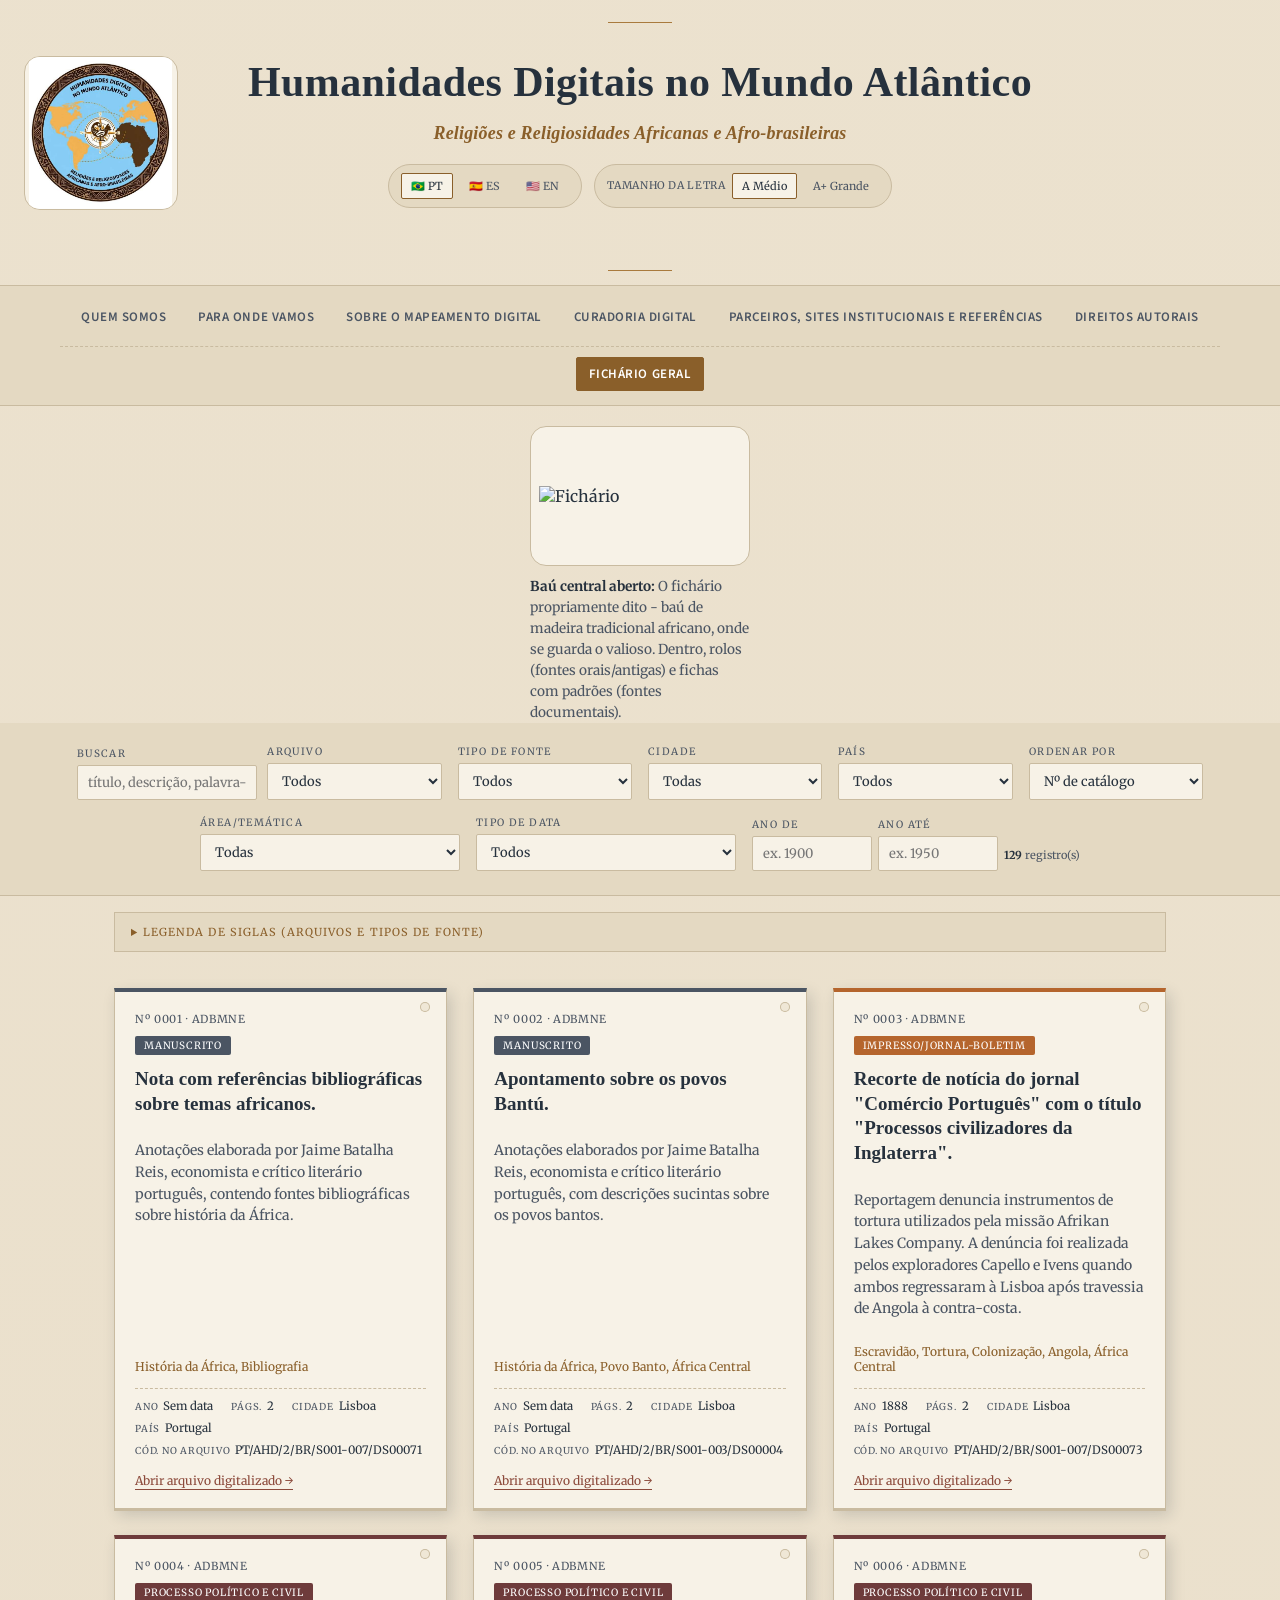
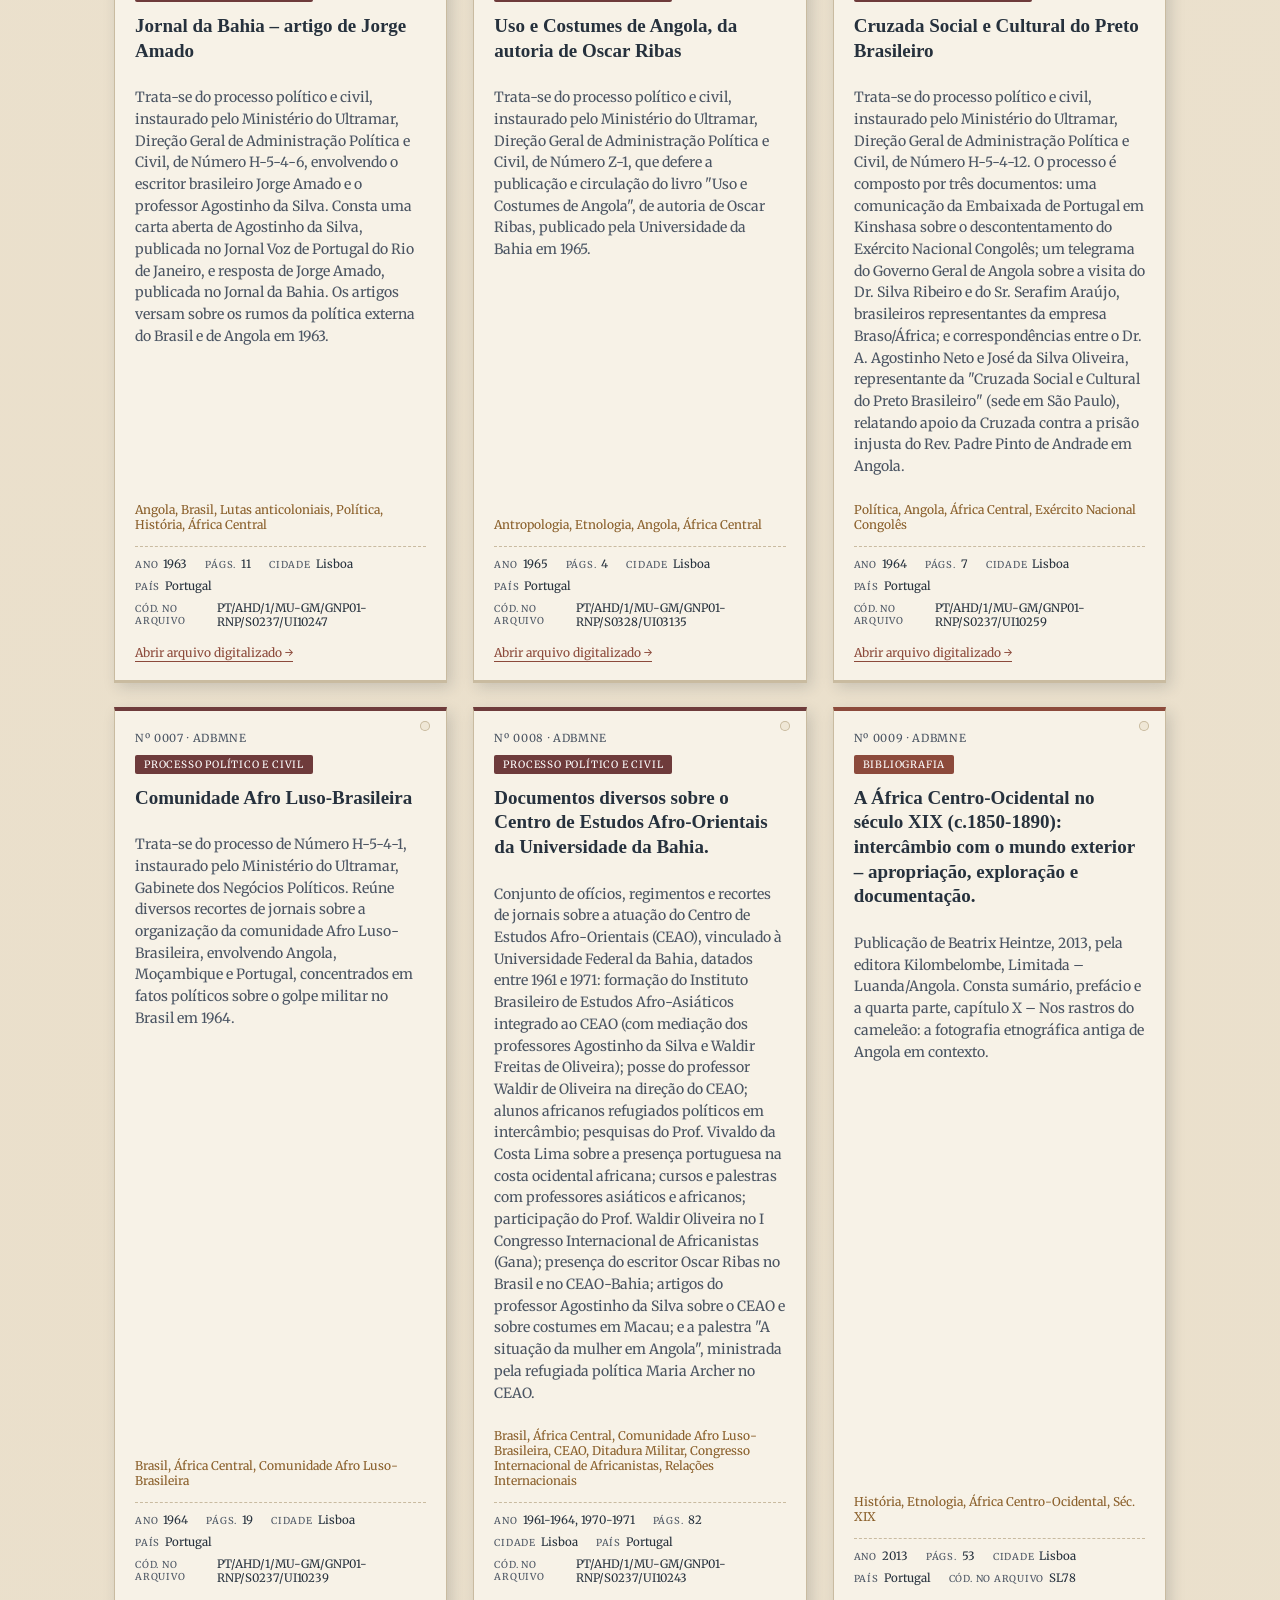
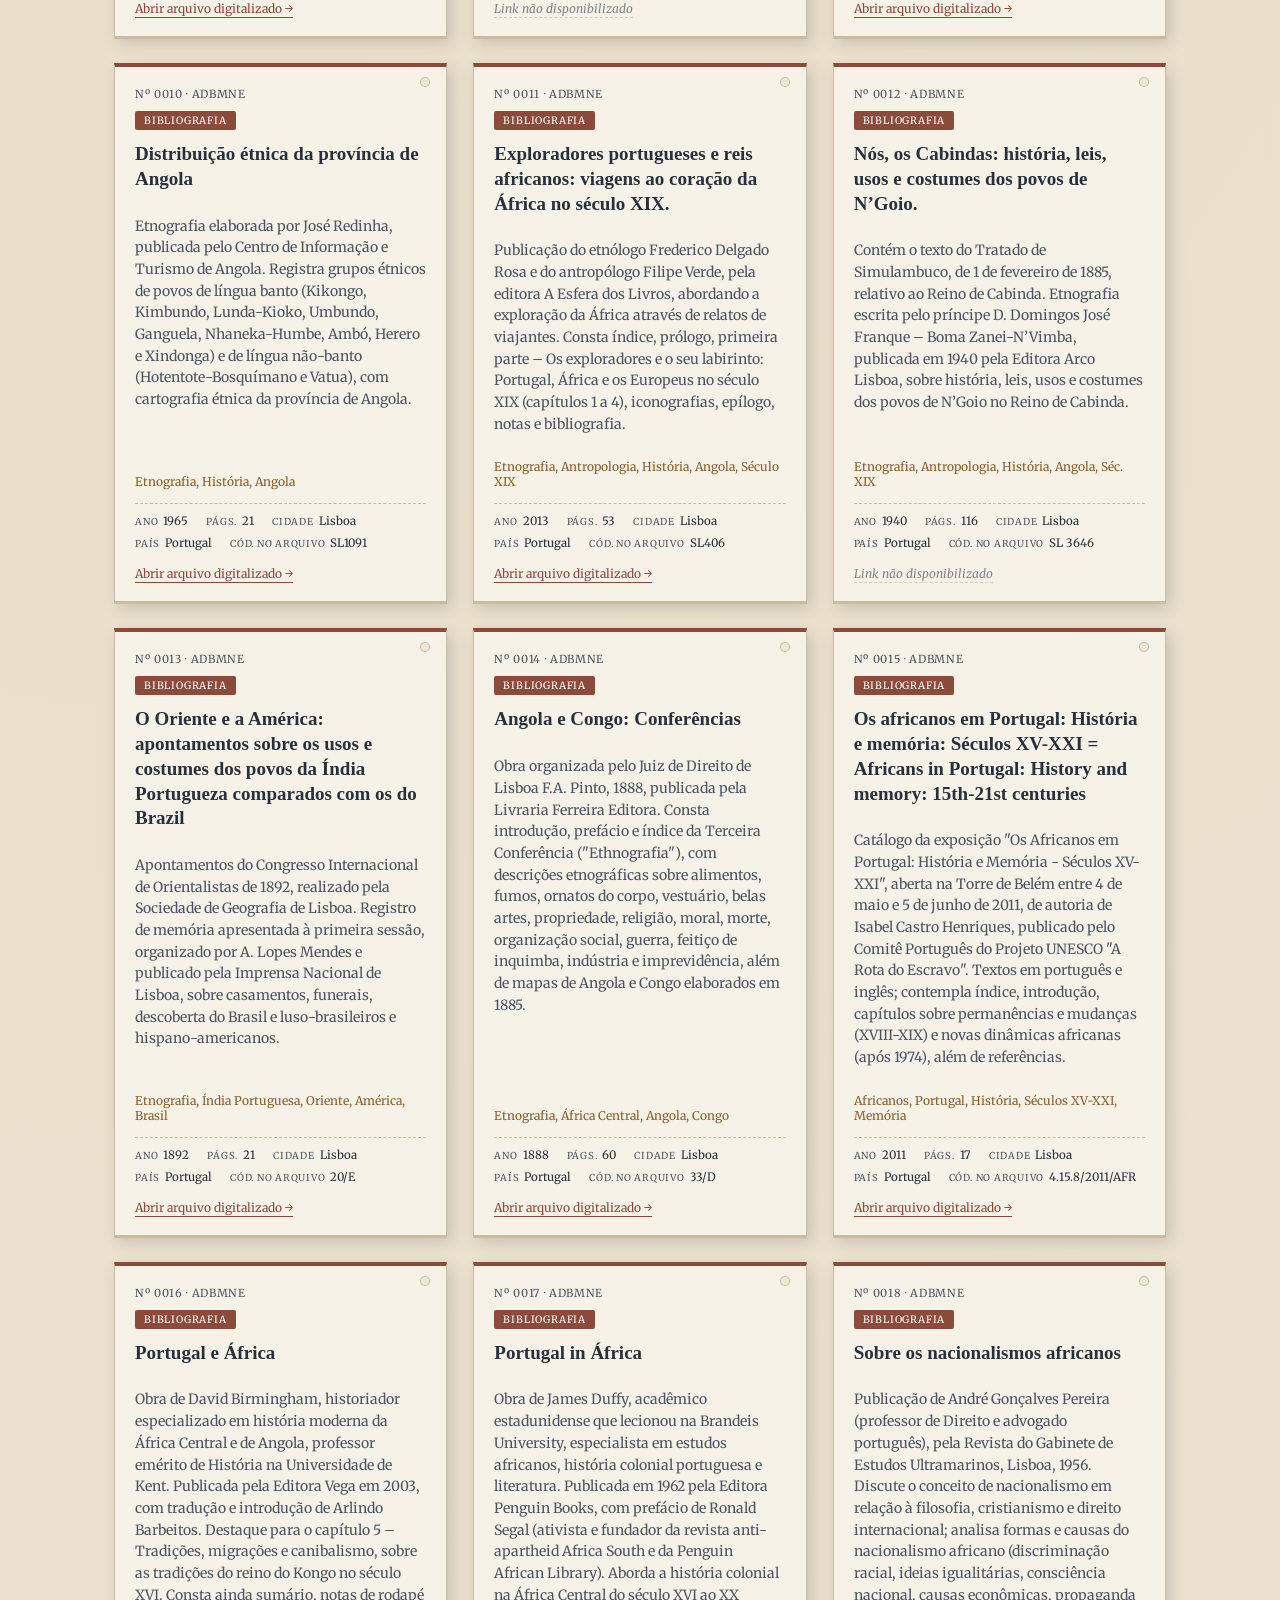
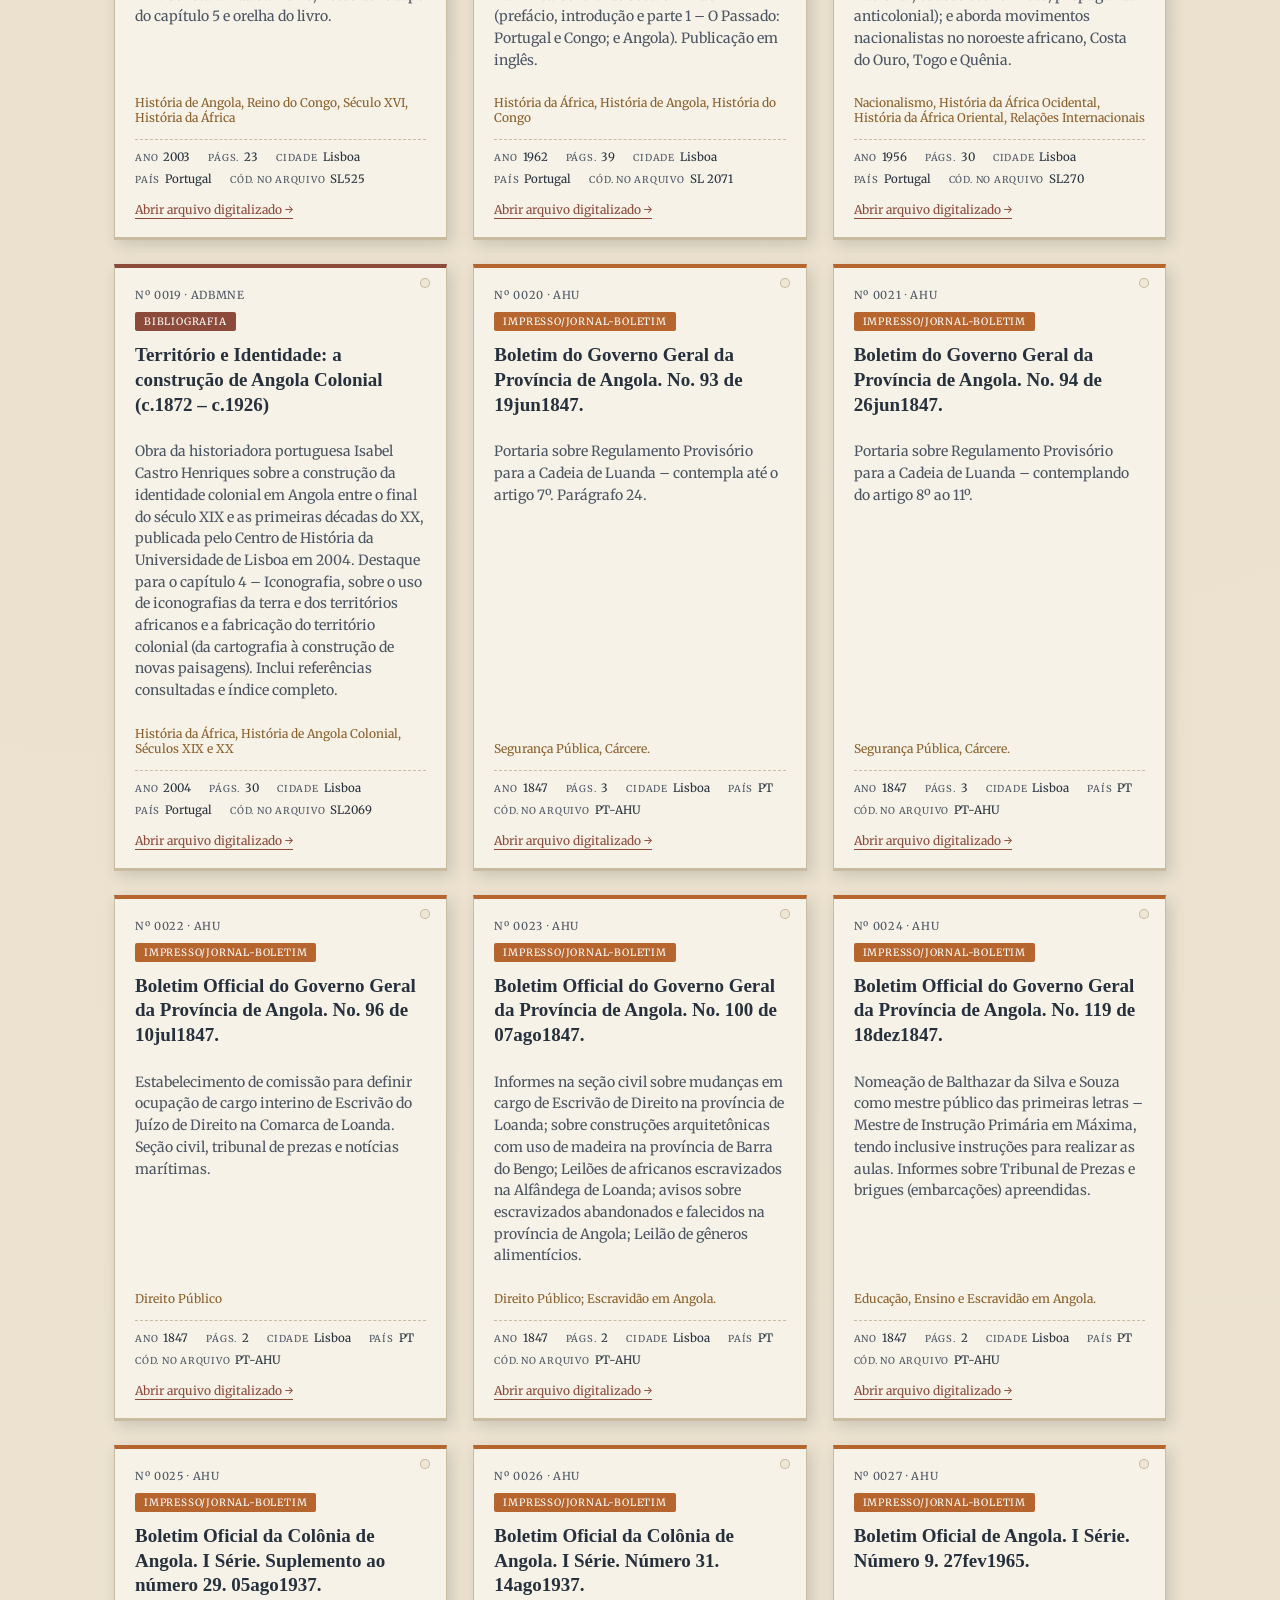
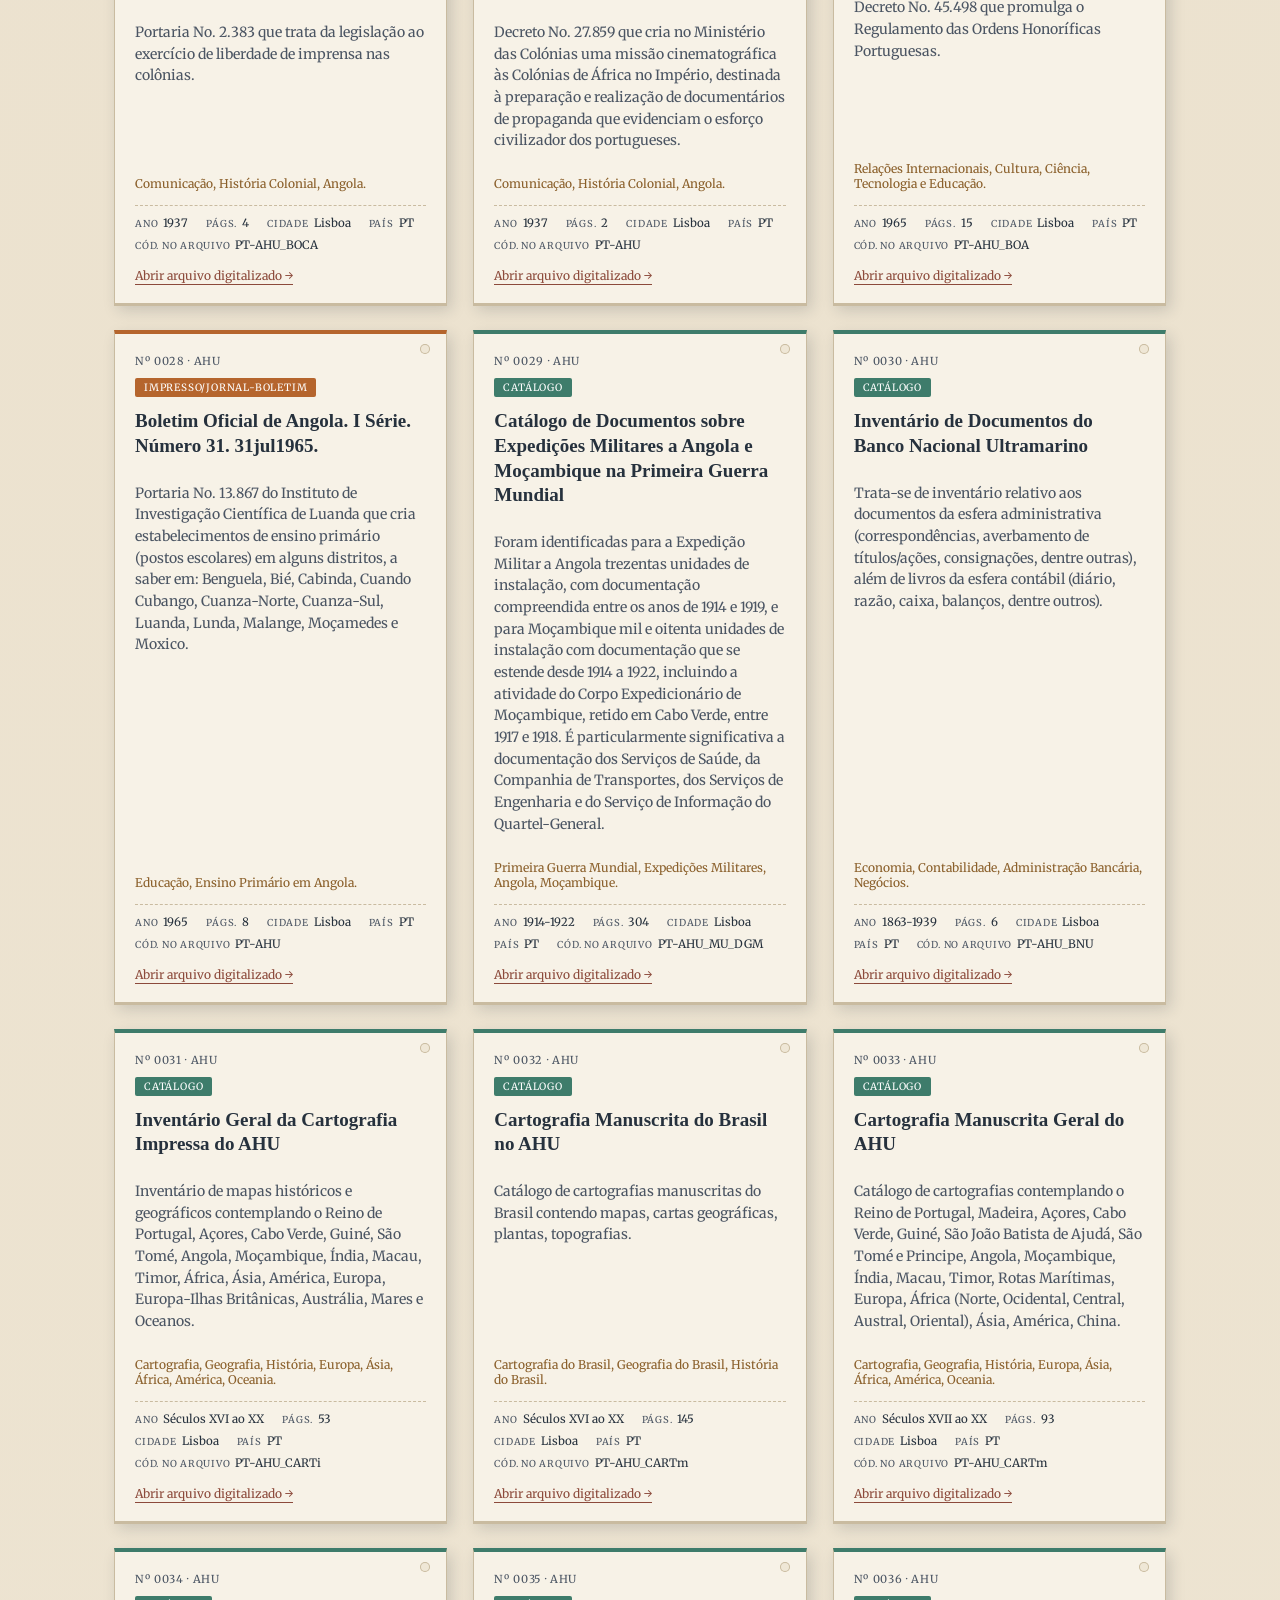
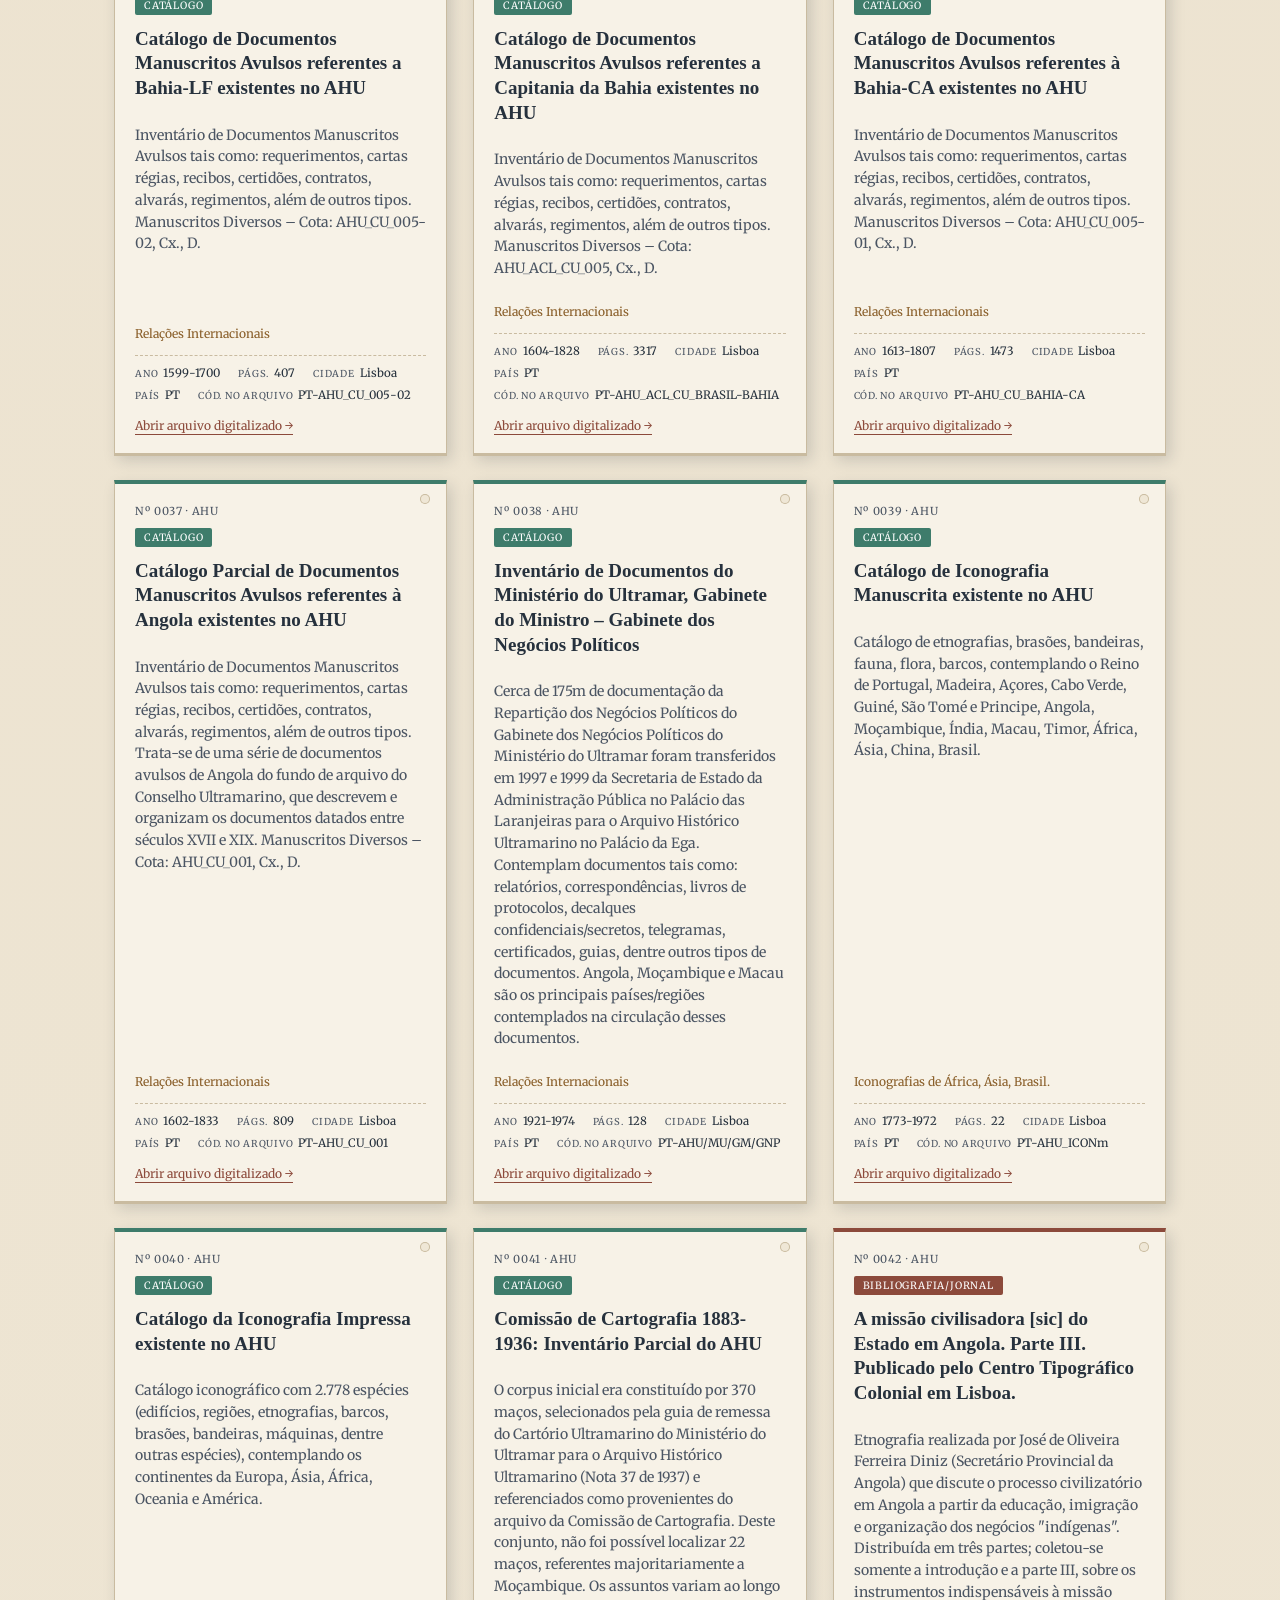
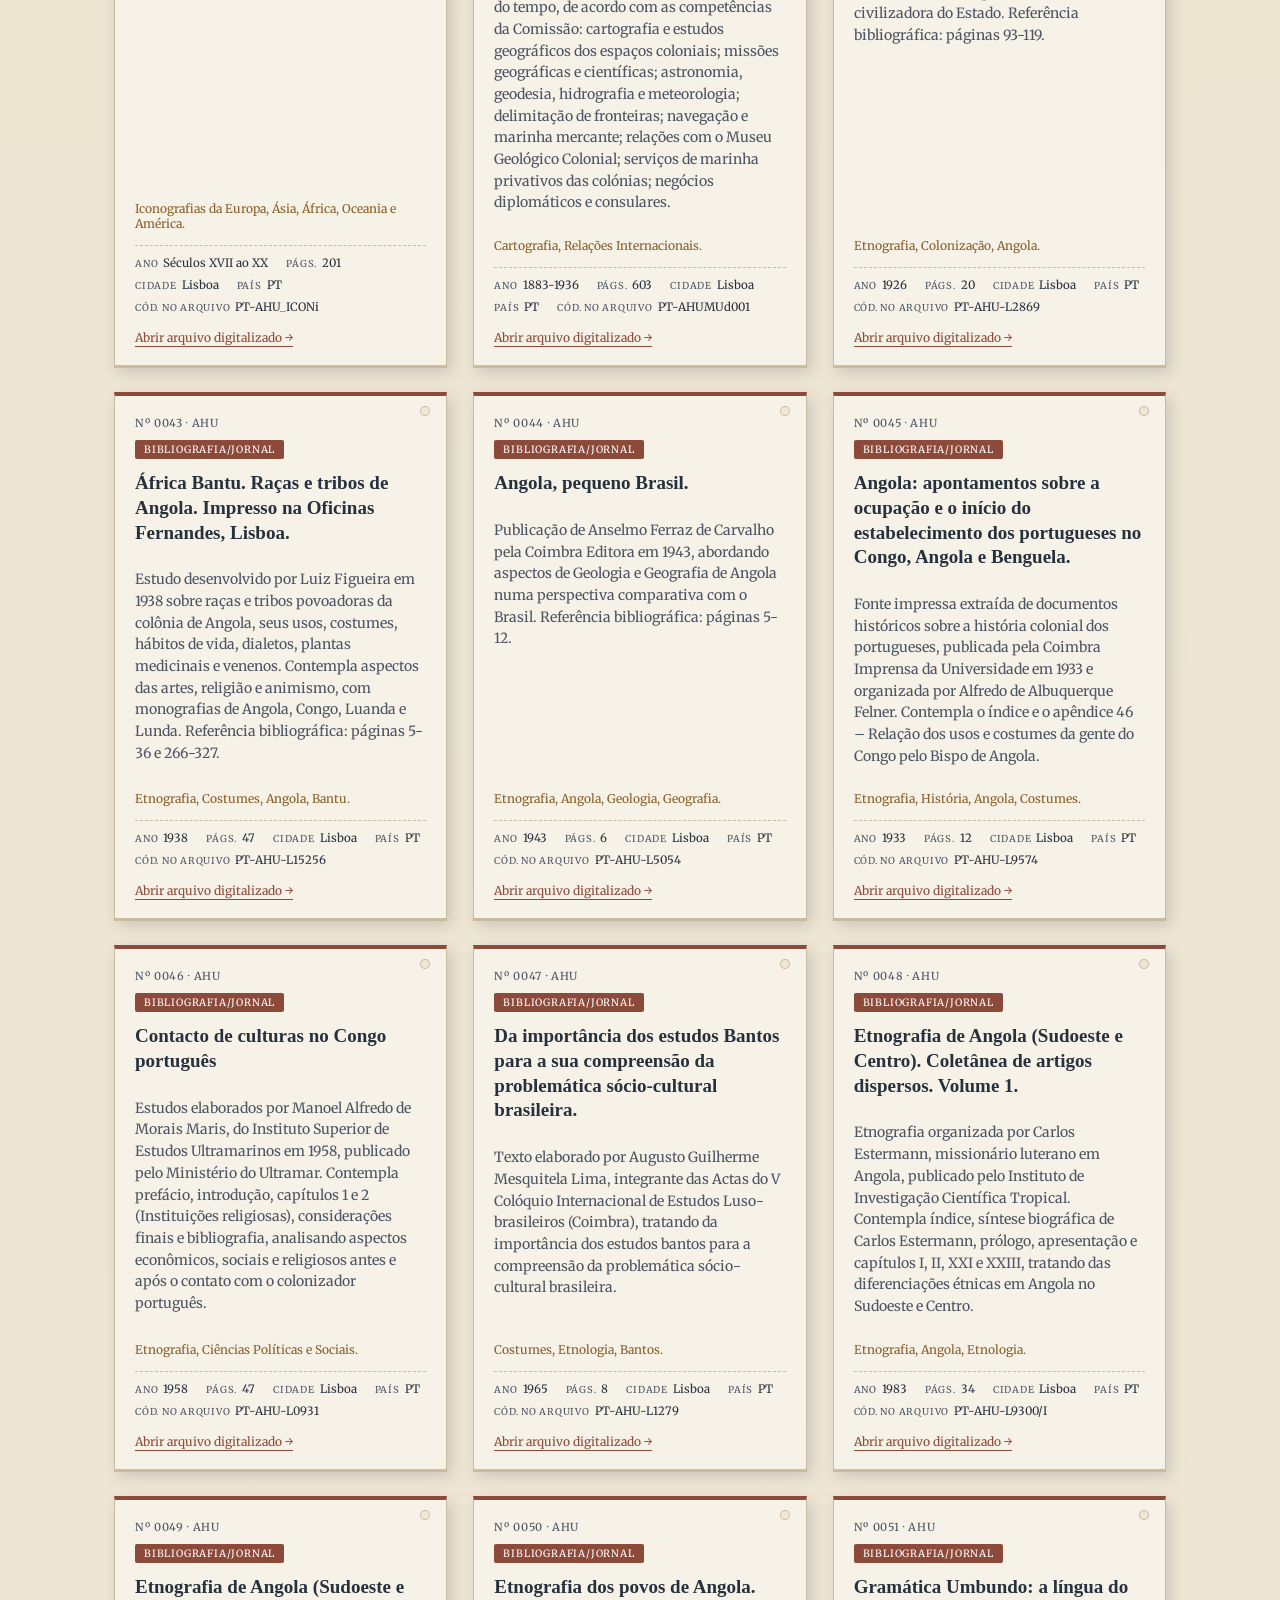
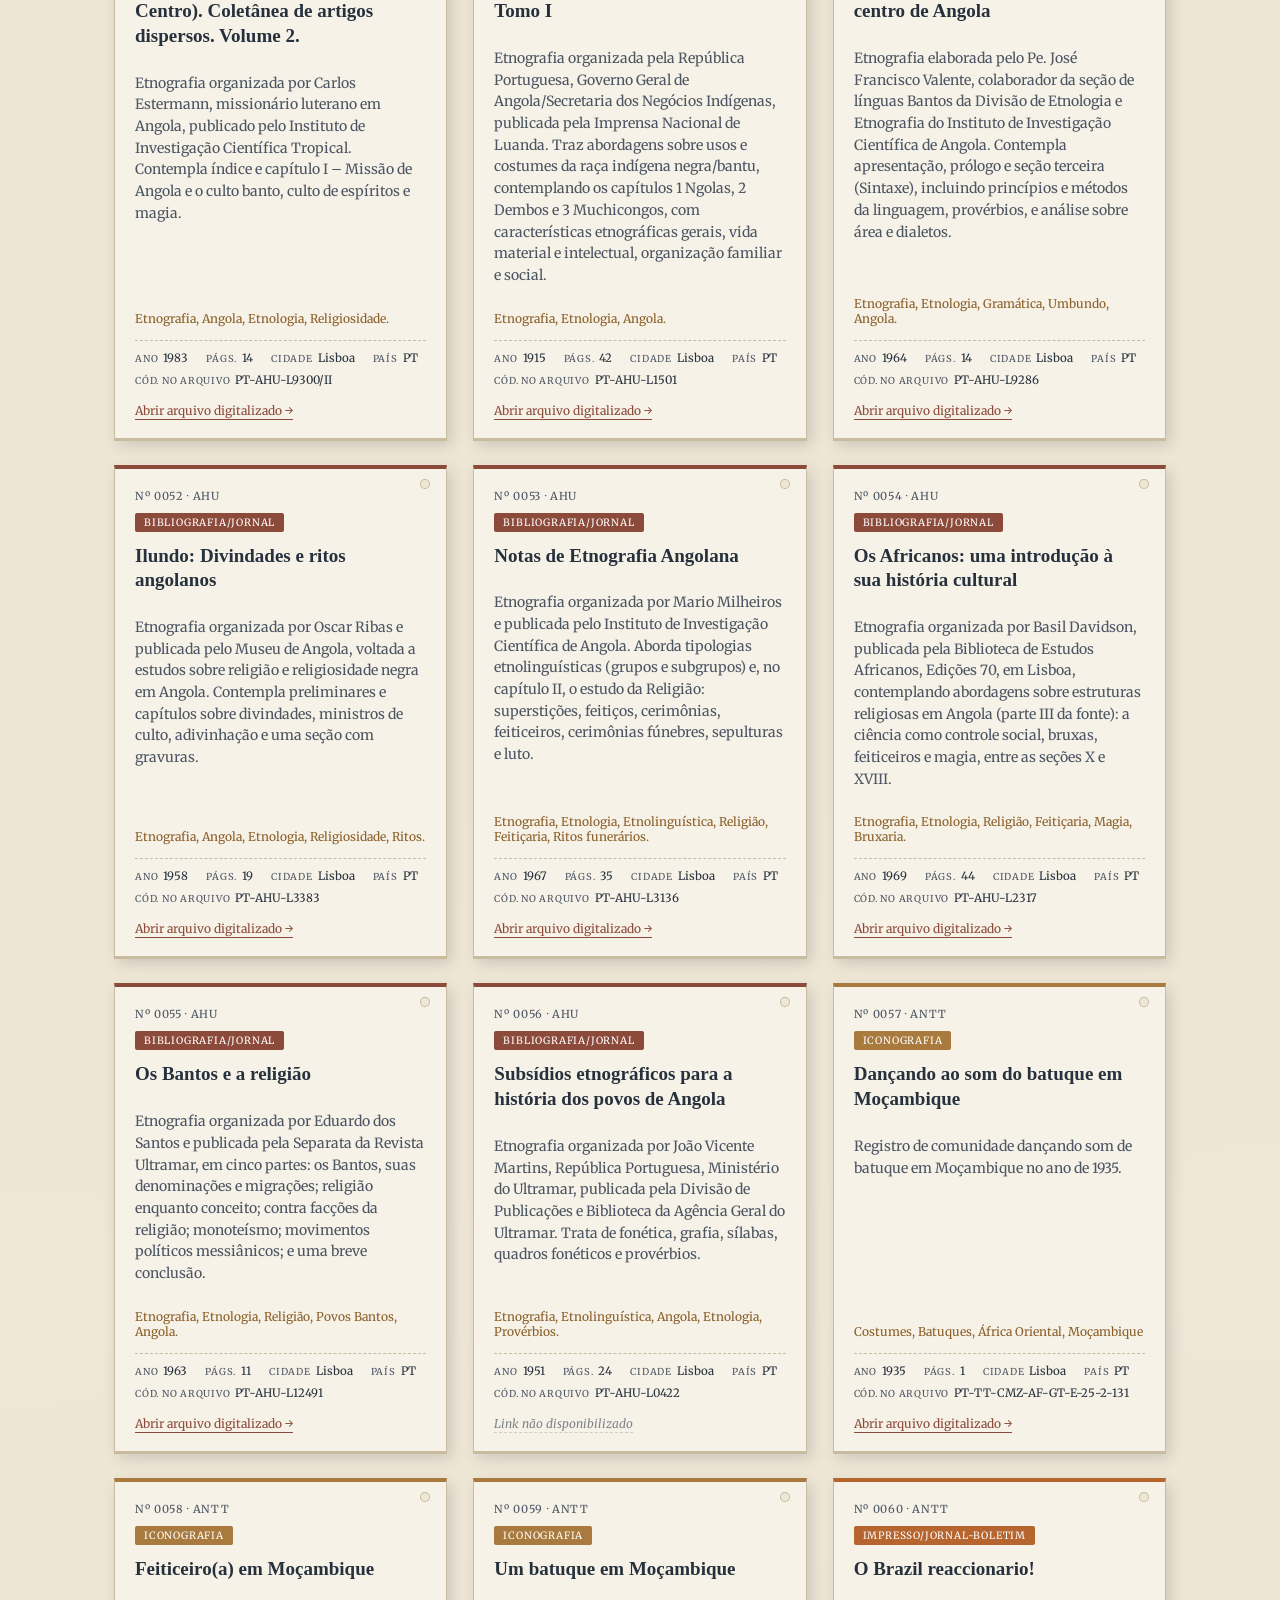
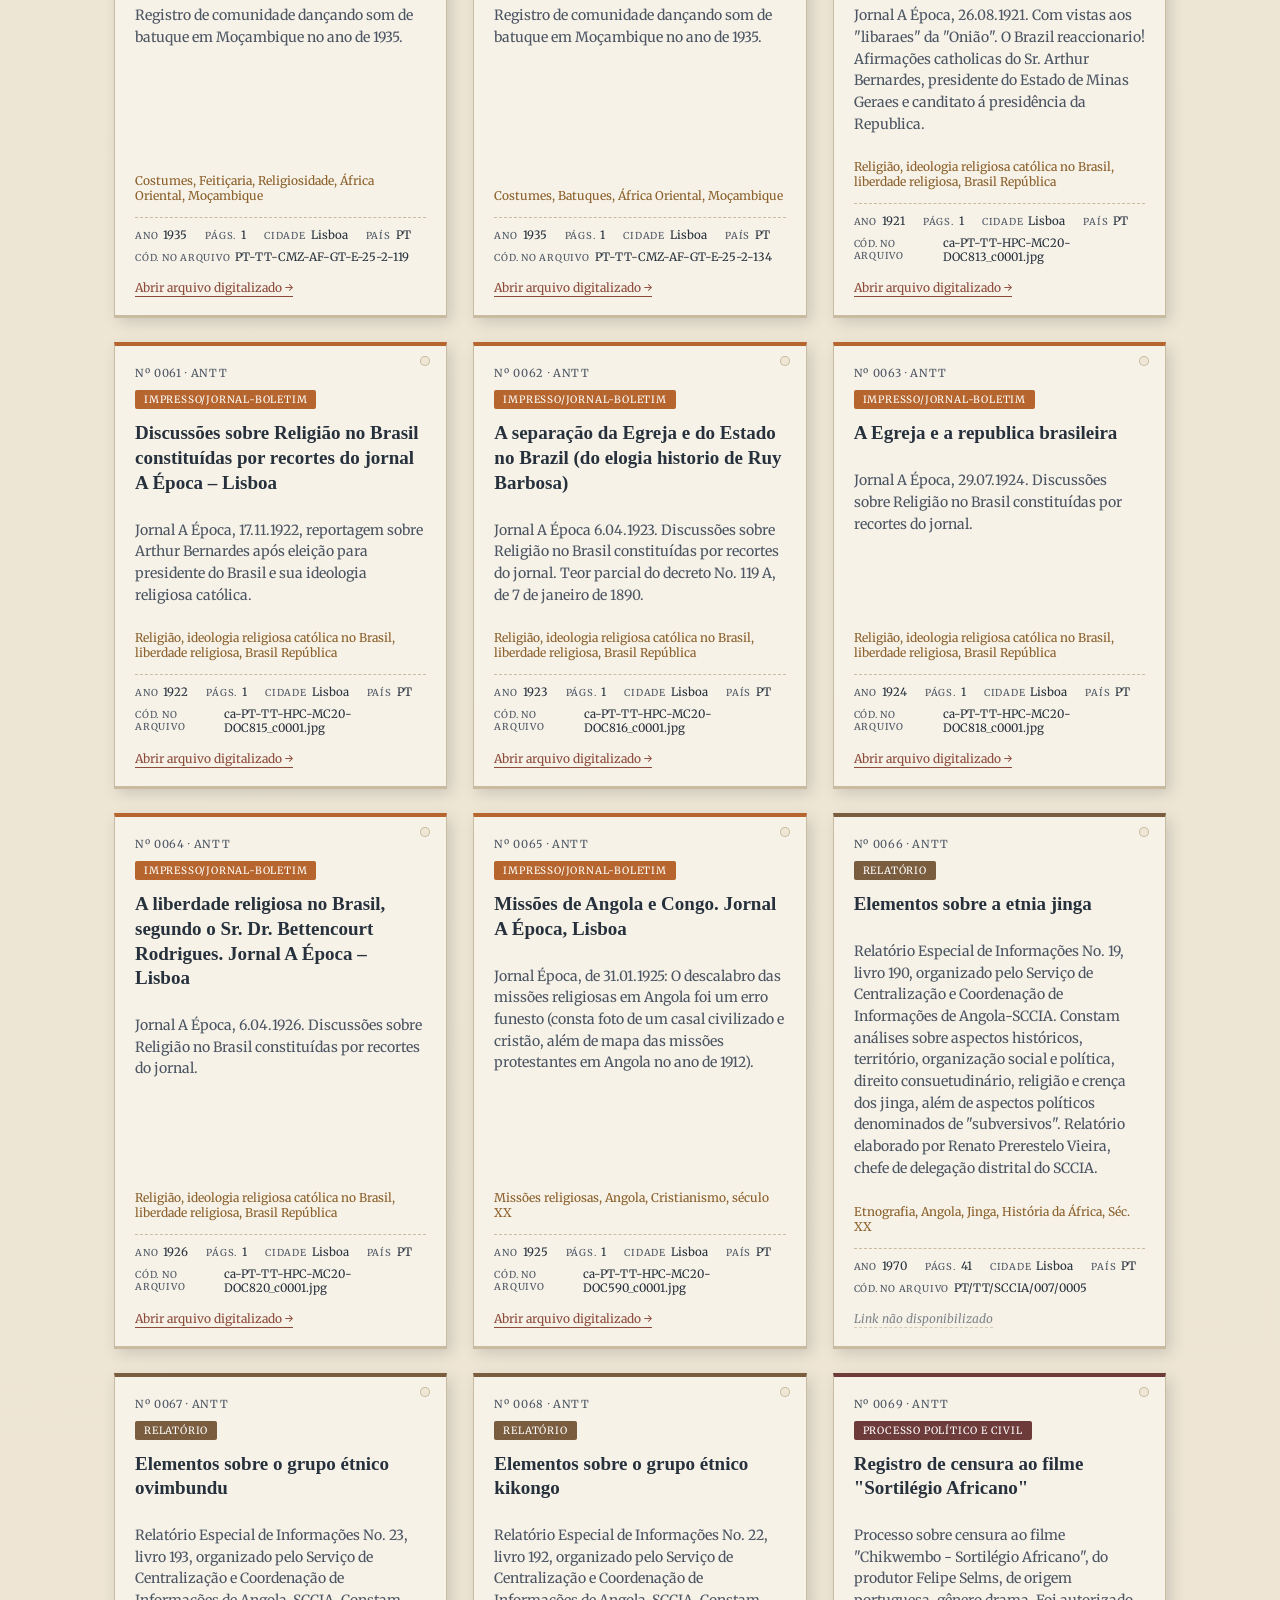
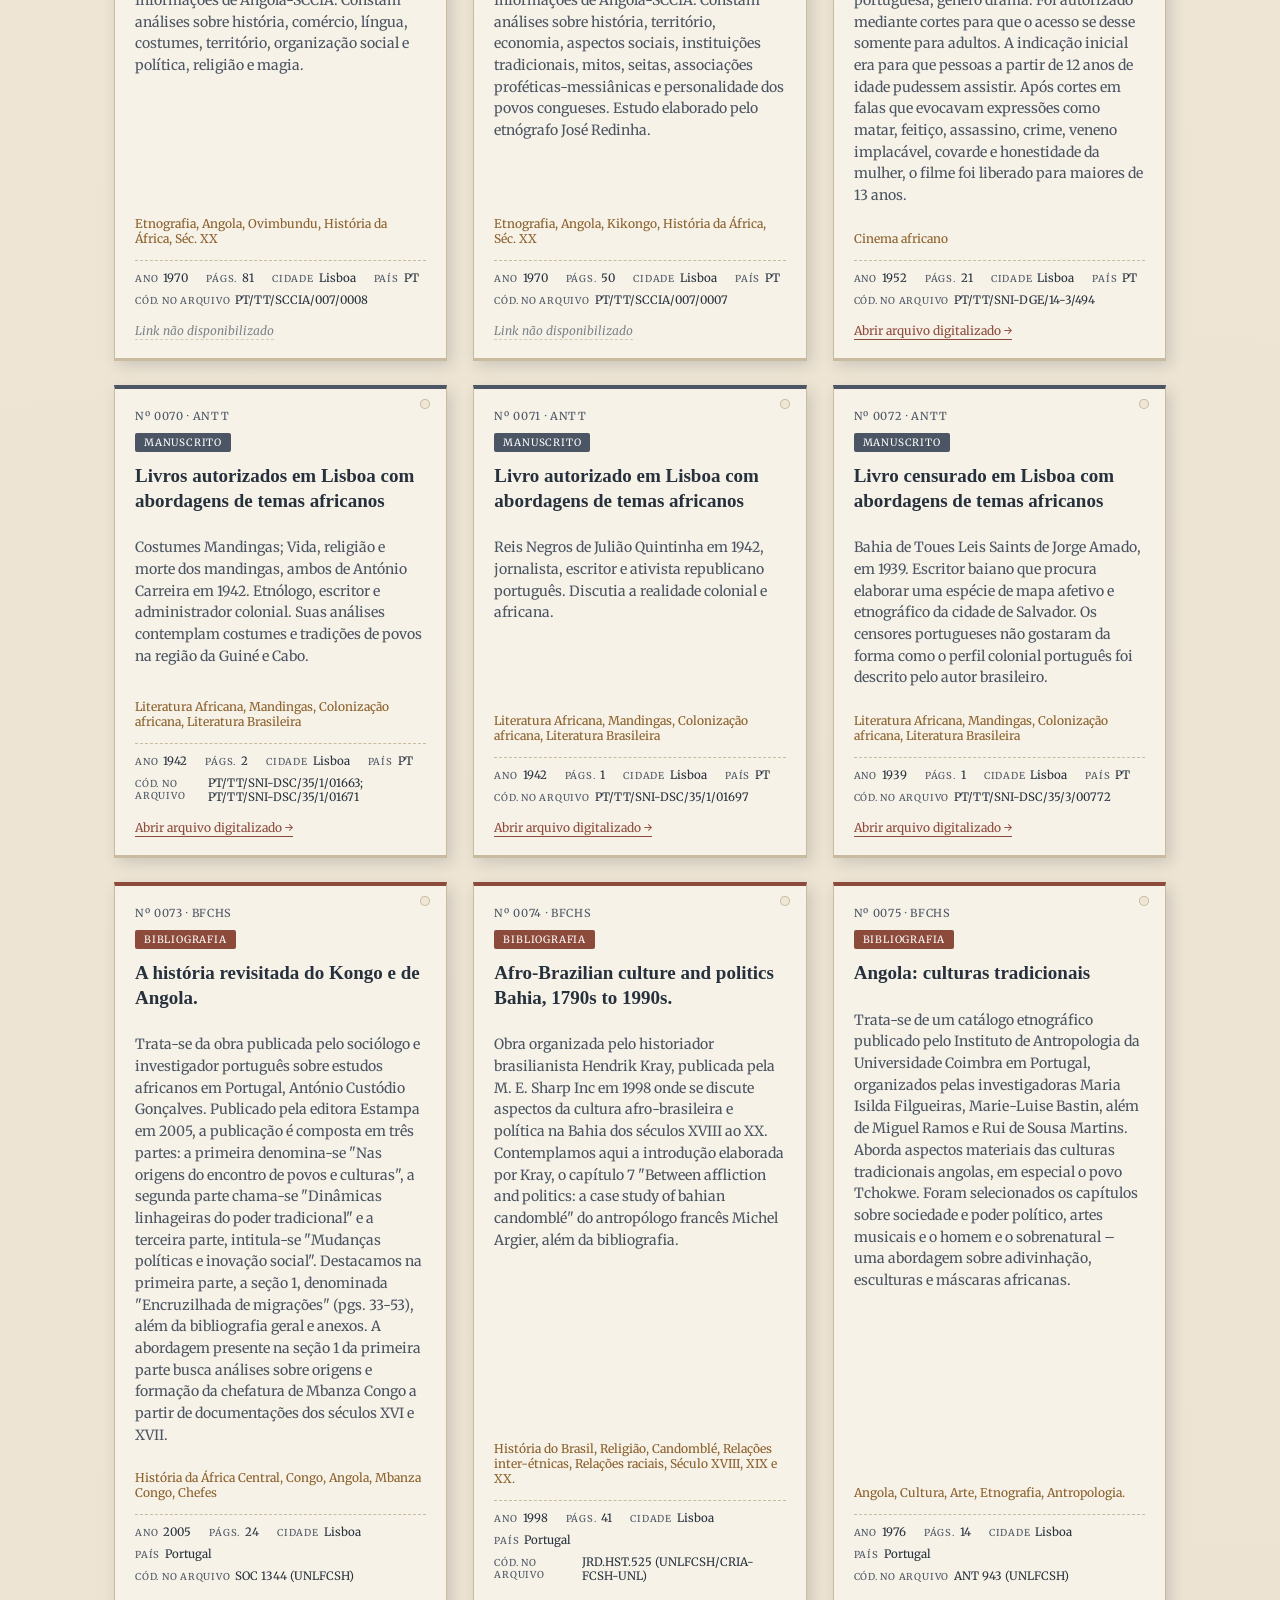
==== commit 0a98713f: "Improve responsive navigation and filters Keep the Partners and Copyright links together in the navi" ====
--- a/index.html
+++ b/index.html
@@ -42,8 +42,8 @@
     <a href="paginas/onde-chegar.html">Para Onde Vamos</a>
     <a href="paginas/sobre-cdfhma.html">Sobre o Mapeamento Digital</a>
     <a href="paginas/curadoria-digital.html">Curadoria Digital</a>
-    <a href="paginas/parceiros.html">Parceiros, Sites Institucionais e Referências</a>
-    <a href="paginas/direitos-autorais.html">Direitos Autorais</a>
+    <span class="site-nav-par"><a href="paginas/parceiros.html">Parceiros, Sites Institucionais e Referências</a>
+    <a href="paginas/direitos-autorais.html">Direitos Autorais</a></span>
   </div>
   <div class="site-nav-row site-nav-row--fichario">
     <a href="index.html" class="active" aria-current="page">FICHÁRIO GERAL</a>
--- a/css/site.css
+++ b/css/site.css
@@ -1,4 +1,4 @@
-﻿@import url('https://cdnjs.cloudflare.com/ajax/libs/ibm-plex/6.4.1/css/ibm-plex-mono.min.css');
+﻿@import url('https://fonts.googleapis.com/css2?family=Merriweather:wght@400;700&family=Source+Sans+3:wght@600&display=swap');
 
   :root{
     --paper: #EFE7D6;
@@ -25,6 +25,8 @@
     --c-RELAT: #7A5C3E;  /* Relatório - marrom couro */
 
     --escala-fonte: 1;
+    --fonte-texto: 'Merriweather', 'Georgia', serif;
+    --fonte-menu: 'Source Sans 3', 'Segoe UI', Arial, sans-serif;
   }
 
   *{box-sizing:border-box;}
@@ -39,7 +41,7 @@
       radial-gradient(circle at 80% 80%, rgba(140,74,59,0.06), transparent 45%),
       var(--paper);
     color:var(--ink);
-    font-family: 'Source Serif 4', 'Georgia', serif;
+    font-family: var(--fonte-texto);
     -webkit-font-smoothing: antialiased;
   }
 
@@ -101,7 +103,7 @@
     display:block;
   }
   .brand-mark .brand-label{
-    font-family:'IBM Plex Mono', monospace;
+    font-family:var(--fonte-texto);
     font-size:calc(10.5px * var(--escala-fonte));
     letter-spacing:.1em;
     text-transform:uppercase;
@@ -198,7 +200,7 @@
     border:1px solid transparent;
     border-radius:2px;
     color:var(--ink-soft);
-    font-family:'IBM Plex Mono', monospace;
+    font-family:var(--fonte-texto);
     font-size:calc(11px * var(--escala-fonte));
     text-decoration:none;
     transition:all .15s ease;
@@ -220,7 +222,7 @@
   }
   .font-size-label{
     color:var(--ink-soft);
-    font-family:'IBM Plex Mono', monospace;
+    font-family:var(--fonte-texto);
     font-size:calc(10.5px * var(--escala-fonte));
     letter-spacing:.06em;
     text-transform:uppercase;
@@ -231,7 +233,7 @@
     border-radius:2px;
     background:none;
     color:var(--ink-soft);
-    font-family:'IBM Plex Mono', monospace;
+    font-family:var(--fonte-texto);
     font-size:calc(11px * var(--escala-fonte));
     cursor:pointer;
     transition:all .15s ease;
@@ -258,6 +260,17 @@
     justify-content:center;
     gap:6px;
   }
+  /* Mantém "Parceiros" e "Direitos Autorais" juntos: no celular o grupo é
+     transparente; em telas maiores os dois quebram de linha como um bloco só. */
+  .site-nav-par{ display:contents; }
+  @media (min-width:1024px){
+    .site-nav-par{
+      display:flex;
+      flex-wrap:nowrap;
+      gap:6px;
+    }
+    .site-nav-par a{ white-space:nowrap; }
+  }
   .site-nav-row--fichario{
     margin-top:2px;
     padding-top:10px;
@@ -265,9 +278,10 @@
     width:100%;
   }
   .site-nav a{
-    font-family:'IBM Plex Mono', monospace;
-    font-size:calc(10.5px * var(--escala-fonte));
-    letter-spacing:.07em;
+    font-family:var(--fonte-menu);
+    font-weight:600;
+    font-size:calc(13px * var(--escala-fonte));
+    letter-spacing:.04em;
     text-transform:uppercase;
     color:var(--ink-soft);
     background:transparent;
@@ -276,7 +290,8 @@
     border-radius:2px;
     cursor:pointer;
     transition: all .15s ease;
-    white-space:nowrap;
+    max-width:100%;
+    text-align:center;
   }
   .site-nav a:hover{
     color:var(--ink);
@@ -294,7 +309,7 @@
     padding:48px 24px 90px;
   }
   .content-eyebrow{
-    font-family:'IBM Plex Mono', monospace;
+    font-family:var(--fonte-texto);
     font-size:calc(11px * var(--escala-fonte));
     letter-spacing:.24em;
     text-transform:uppercase;
@@ -457,8 +472,17 @@
     margin:8px 0 24px;
     font-size:calc(13px * var(--escala-fonte));
   }
+  @media (max-width:640px){
+    .content-body-with-image > .content-text{
+      align-self:stretch;
+    }
+    .info-table{
+      display:block;
+      overflow-x:auto;
+    }
+  }
   .info-table caption{
-    font-family:'IBM Plex Mono', monospace;
+    font-family:var(--fonte-texto);
     font-size:calc(11px * var(--escala-fonte));
     letter-spacing:.06em;
     color:var(--ink-soft);
@@ -472,13 +496,13 @@
   }
   .info-table thead th{
     background:var(--paper-dark);
-    font-family:'IBM Plex Mono', monospace;
+    font-family:var(--fonte-texto);
     font-size:calc(10.5px * var(--escala-fonte));
     letter-spacing:.06em;
     text-transform:uppercase;
     color:var(--ink-soft);
   }
-  .info-table td{ font-family:'IBM Plex Mono', monospace; }
+  .info-table td{ font-family:var(--fonte-texto); font-variant-numeric:tabular-nums; }
   .info-table tfoot td{ font-weight:700; background:var(--paper-dark); }
 
   .meta-steps{
@@ -504,7 +528,7 @@
     border-radius:50%;
     background:var(--brass-dark);
     color:#fff;
-    font-family:'IBM Plex Mono', monospace;
+    font-family:var(--fonte-texto);
     font-size:calc(11px * var(--escala-fonte));
     display:flex;
     align-items:center;
@@ -512,7 +536,7 @@
   }
   .meta-steps .txt b{
     display:block;
-    font-family:'IBM Plex Mono', monospace;
+    font-family:var(--fonte-texto);
     font-size:calc(13px * var(--escala-fonte));
     line-height:1.4;
     letter-spacing:.04em;
@@ -533,7 +557,7 @@
     margin-bottom:24px;
   }
   .partner-cols h4{
-    font-family:'IBM Plex Mono', monospace;
+    font-family:var(--fonte-texto);
     font-size:calc(10.5px * var(--escala-fonte));
     letter-spacing:.08em;
     text-transform:uppercase;
@@ -554,12 +578,12 @@
     padding:16px 18px;
     border:1px solid var(--line);
     background:var(--paper-dark);
-    font-family:'IBM Plex Mono', monospace;
+    font-family:var(--fonte-texto);
     font-size:calc(13px * var(--escala-fonte));
   }
 
   .eyebrow{
-    font-family:'IBM Plex Mono', monospace;
+    font-family:var(--fonte-texto);
     font-size:calc(11px * var(--escala-fonte));
     letter-spacing:.28em;
     text-transform:uppercase;
@@ -631,14 +655,14 @@
   }
   .drawer-row .field{ flex-shrink:1; }
   .field label{
-    font-family:'IBM Plex Mono', monospace;
+    font-family:var(--fonte-texto);
     font-size:calc(10px * var(--escala-fonte));
     letter-spacing:.14em;
     text-transform:uppercase;
     color:var(--ink-soft);
   }
   .field input, .field select{
-    font-family:'IBM Plex Mono', monospace;
+    font-family:var(--fonte-texto);
     font-size:calc(13px * var(--escala-fonte));
     padding:8px 10px;
     border:1px solid var(--line);
@@ -655,13 +679,30 @@
   #busca{ min-width:180px; flex:1.4; }
 
   .count-tag{
-    font-family:'IBM Plex Mono', monospace;
+    font-family:var(--fonte-texto);
     font-size:calc(11px * var(--escala-fonte));
     color:var(--ink-soft);
     padding-bottom:9px;
     white-space:nowrap;
   }
   .count-tag b{ color:var(--ink); }
+
+  /* Telas estreitas: filtros em grade, para os rótulos não se encostarem */
+  @media (max-width:900px){
+    .drawer{ position:static; padding-left:24px; padding-right:24px; }
+    .drawer-row,
+    .drawer-row-secondary{
+      display:grid;
+      grid-template-columns:repeat(auto-fit, minmax(140px, 1fr));
+      gap:12px;
+      align-items:end;
+      overflow-x:visible;
+    }
+    .drawer-row .field:has(#busca),
+    .drawer-row .count-tag{ grid-column:1 / -1; }
+    .drawer-row .count-tag{ text-align:center; padding-bottom:0; }
+    .field input, .field select, #busca{ min-width:0; }
+  }
 
   /* ---------- Grid de fichas ---------- */
   main{
@@ -702,7 +743,7 @@
   }
 
   .catalog-no{
-    font-family:'IBM Plex Mono', monospace;
+    font-family:var(--fonte-texto);
     font-size:calc(11px * var(--escala-fonte));
     color:var(--ink-soft);
     letter-spacing:.06em;
@@ -710,7 +751,7 @@
 
   .tipo-tag{
     align-self:flex-start;
-    font-family:'IBM Plex Mono', monospace;
+    font-family:var(--fonte-texto);
     font-size:calc(10px * var(--escala-fonte));
     letter-spacing:.08em;
     text-transform:uppercase;
@@ -733,7 +774,7 @@
     color:var(--ink-soft);
   }
   .titulo-original em{
-    font-family:'IBM Plex Mono', monospace;
+    font-family:var(--fonte-texto);
     font-size:calc(10.5px * var(--escala-fonte));
     font-style:normal;
     letter-spacing:.06em;
@@ -751,7 +792,7 @@
     display:flex;
     flex-wrap:wrap;
     gap:8px 18px;
-    font-family:'IBM Plex Mono', monospace;
+    font-family:var(--fonte-texto);
     font-size:calc(11.5px * var(--escala-fonte));
     color:var(--ink);
     border-top:1px dashed var(--line);
@@ -770,13 +811,13 @@
   .tema{
     font-size:calc(12px * var(--escala-fonte));
     color:var(--brass-dark);
-    font-family:'IBM Plex Mono', monospace;
+    font-family:var(--fonte-texto);
   }
 
   .link-arquivo{
     margin-top:6px;
     align-self:flex-start;
-    font-family:'IBM Plex Mono', monospace;
+    font-family:var(--fonte-texto);
     font-size:calc(12px * var(--escala-fonte));
     color:var(--seal);
     text-decoration:none;
@@ -789,7 +830,7 @@
   .link-indisponivel{
     margin-top:6px;
     align-self:flex-start;
-    font-family:'IBM Plex Mono', monospace;
+    font-family:var(--fonte-texto);
     font-size:calc(12px * var(--escala-fonte));
     color:var(--ink-soft);
     opacity:.7;
@@ -815,7 +856,7 @@
     padding:12px 16px;
   }
   .legenda summary{
-    font-family:'IBM Plex Mono', monospace;
+    font-family:var(--fonte-texto);
     font-size:calc(11px * var(--escala-fonte));
     letter-spacing:.1em;
     text-transform:uppercase;
@@ -829,7 +870,7 @@
     margin-top:12px;
   }
   .legenda-grupo h4{
-    font-family:'IBM Plex Mono', monospace;
+    font-family:var(--fonte-texto);
     font-size:calc(10px * var(--escala-fonte));
     letter-spacing:.1em;
     text-transform:uppercase;
@@ -851,16 +892,35 @@
     background:var(--brass);
   }
   .legenda-item .sigla{
-    font-family:'IBM Plex Mono', monospace;
+    font-family:var(--fonte-texto);
     font-weight:700;
     min-width:44px;
+    flex-shrink:0;
+    white-space:nowrap;
+  }
+  /* Alinha as descrições pela sigla mais larga de cada grupo (ex.: ADBMNE) */
+  @supports (grid-template-columns: subgrid){
+    .legenda-grupo{
+      display:grid;
+      grid-template-columns:max-content 1fr;
+      column-gap:8px;
+      align-content:start;
+    }
+    .legenda-grupo.com-swatch{ grid-template-columns:max-content max-content 1fr; }
+    .legenda-grupo h4{ grid-column:1 / -1; }
+    .legenda-item{
+      display:grid;
+      grid-template-columns:subgrid;
+      grid-column:1 / -1;
+    }
+    .legenda-item .swatch{ align-self:center; }
   }
 
   .empty, .erro{
     text-align:center;
     padding:60px 20px;
     color:var(--ink-soft);
-    font-family:'IBM Plex Mono', monospace;
+    font-family:var(--fonte-texto);
     font-size:calc(13px * var(--escala-fonte));
   }
   .erro{ color:var(--seal); }
@@ -868,7 +928,7 @@
   footer{
     text-align:center;
     padding:26px;
-    font-family:'IBM Plex Mono', monospace;
+    font-family:var(--fonte-texto);
     font-size:calc(10.5px * var(--escala-fonte));
     color:var(--ink-soft);
     border-top:1px solid var(--line);
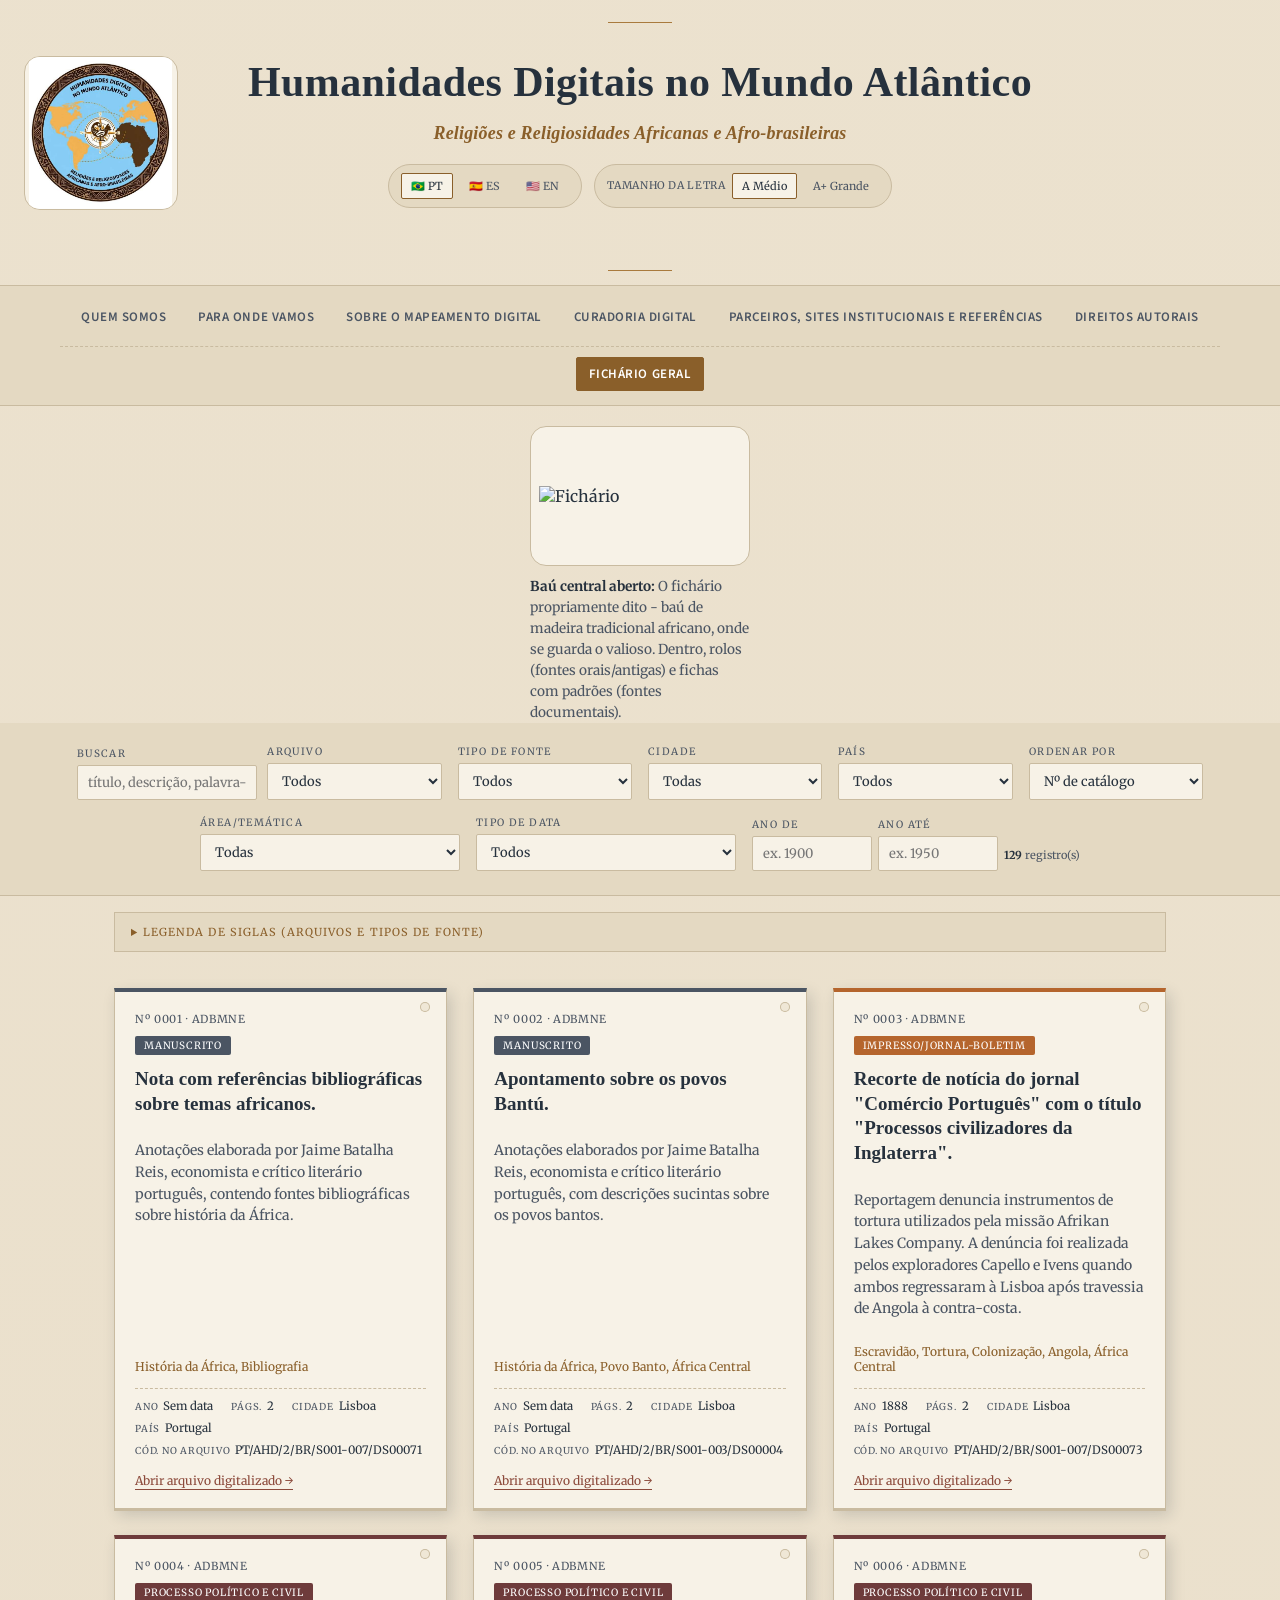
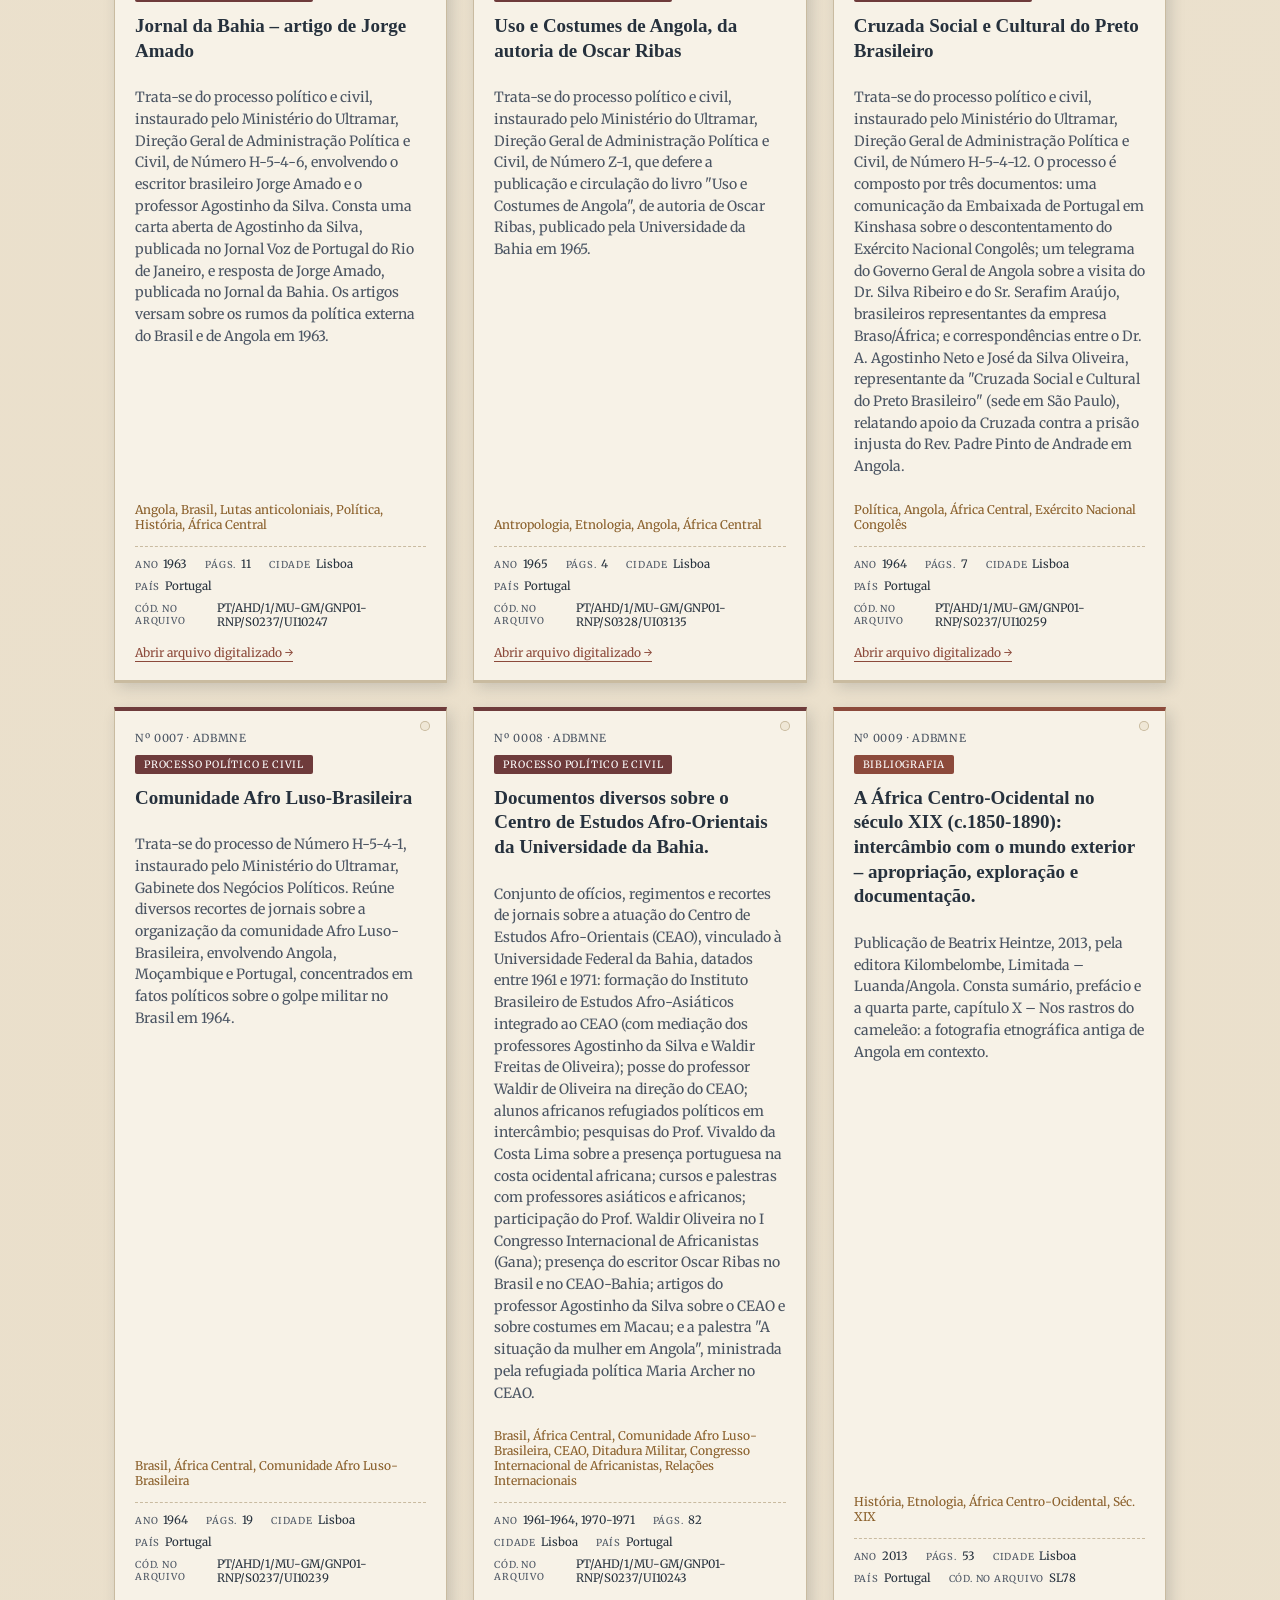
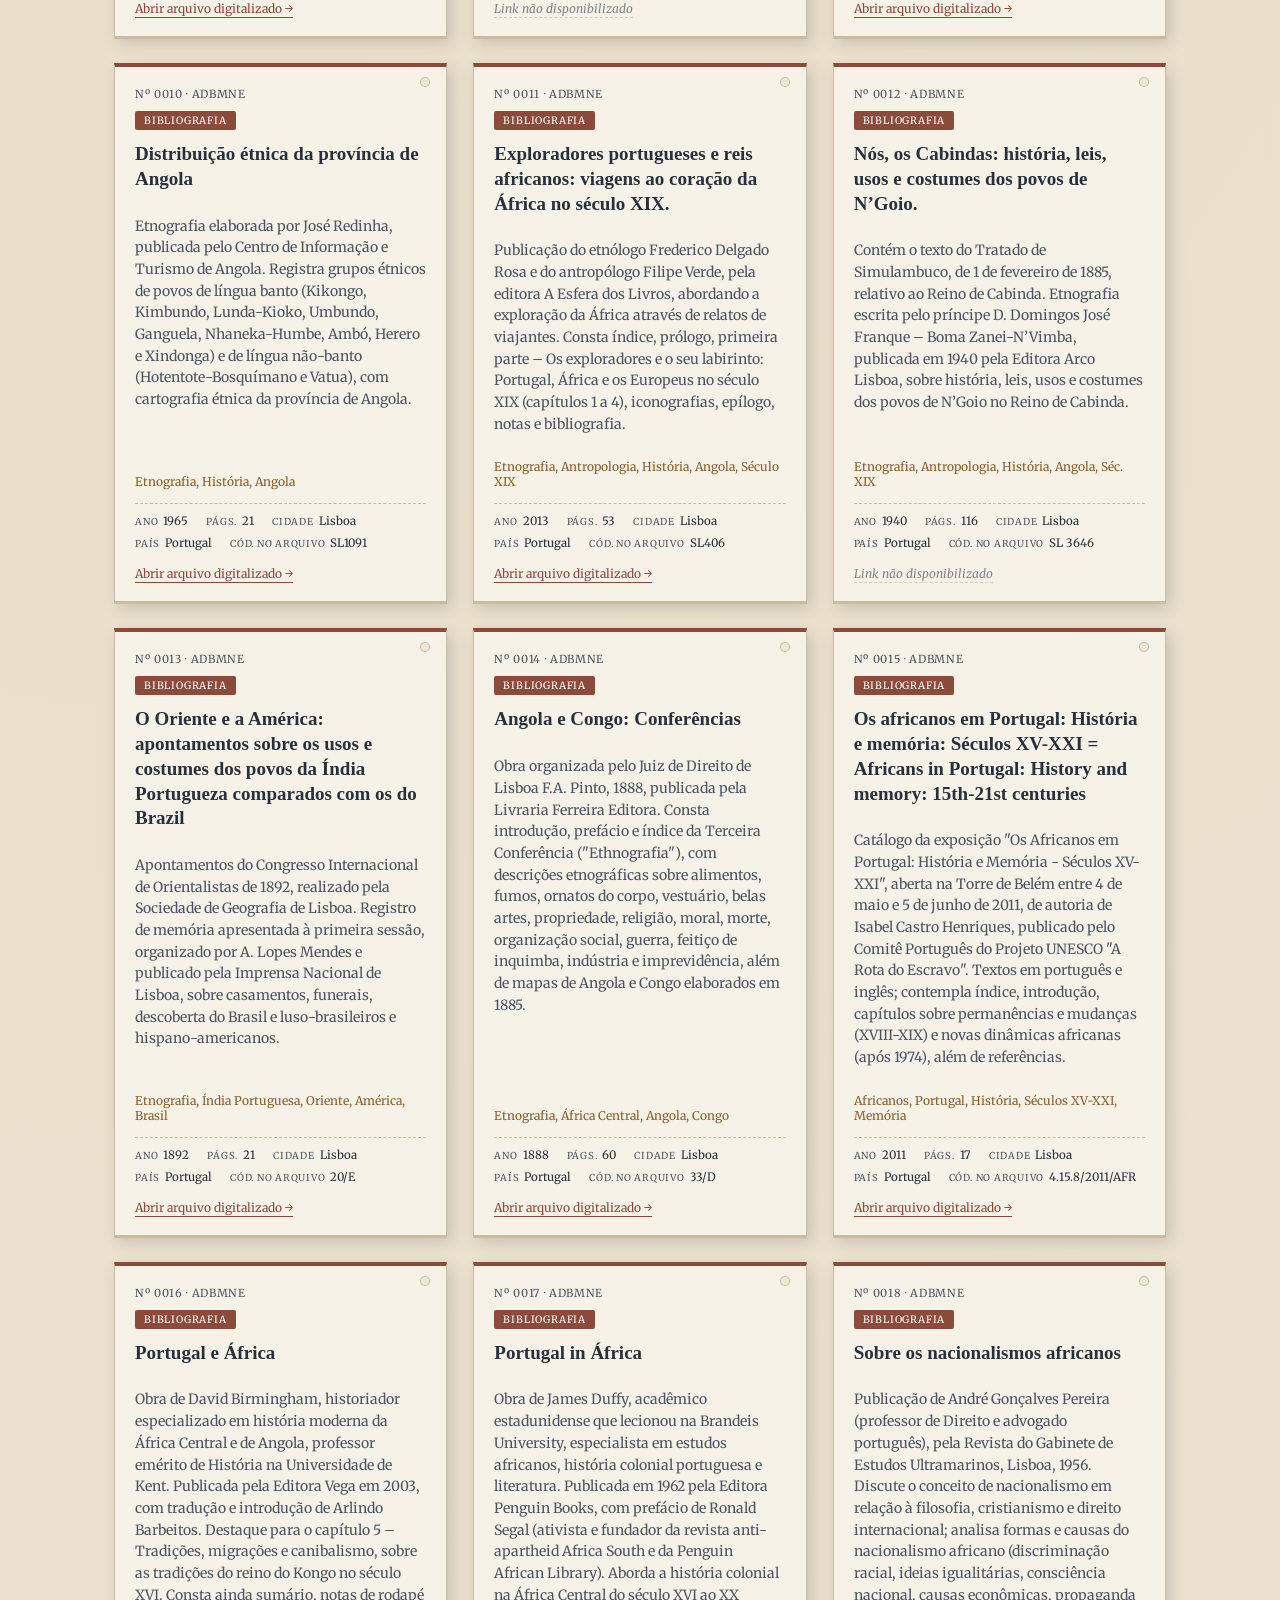
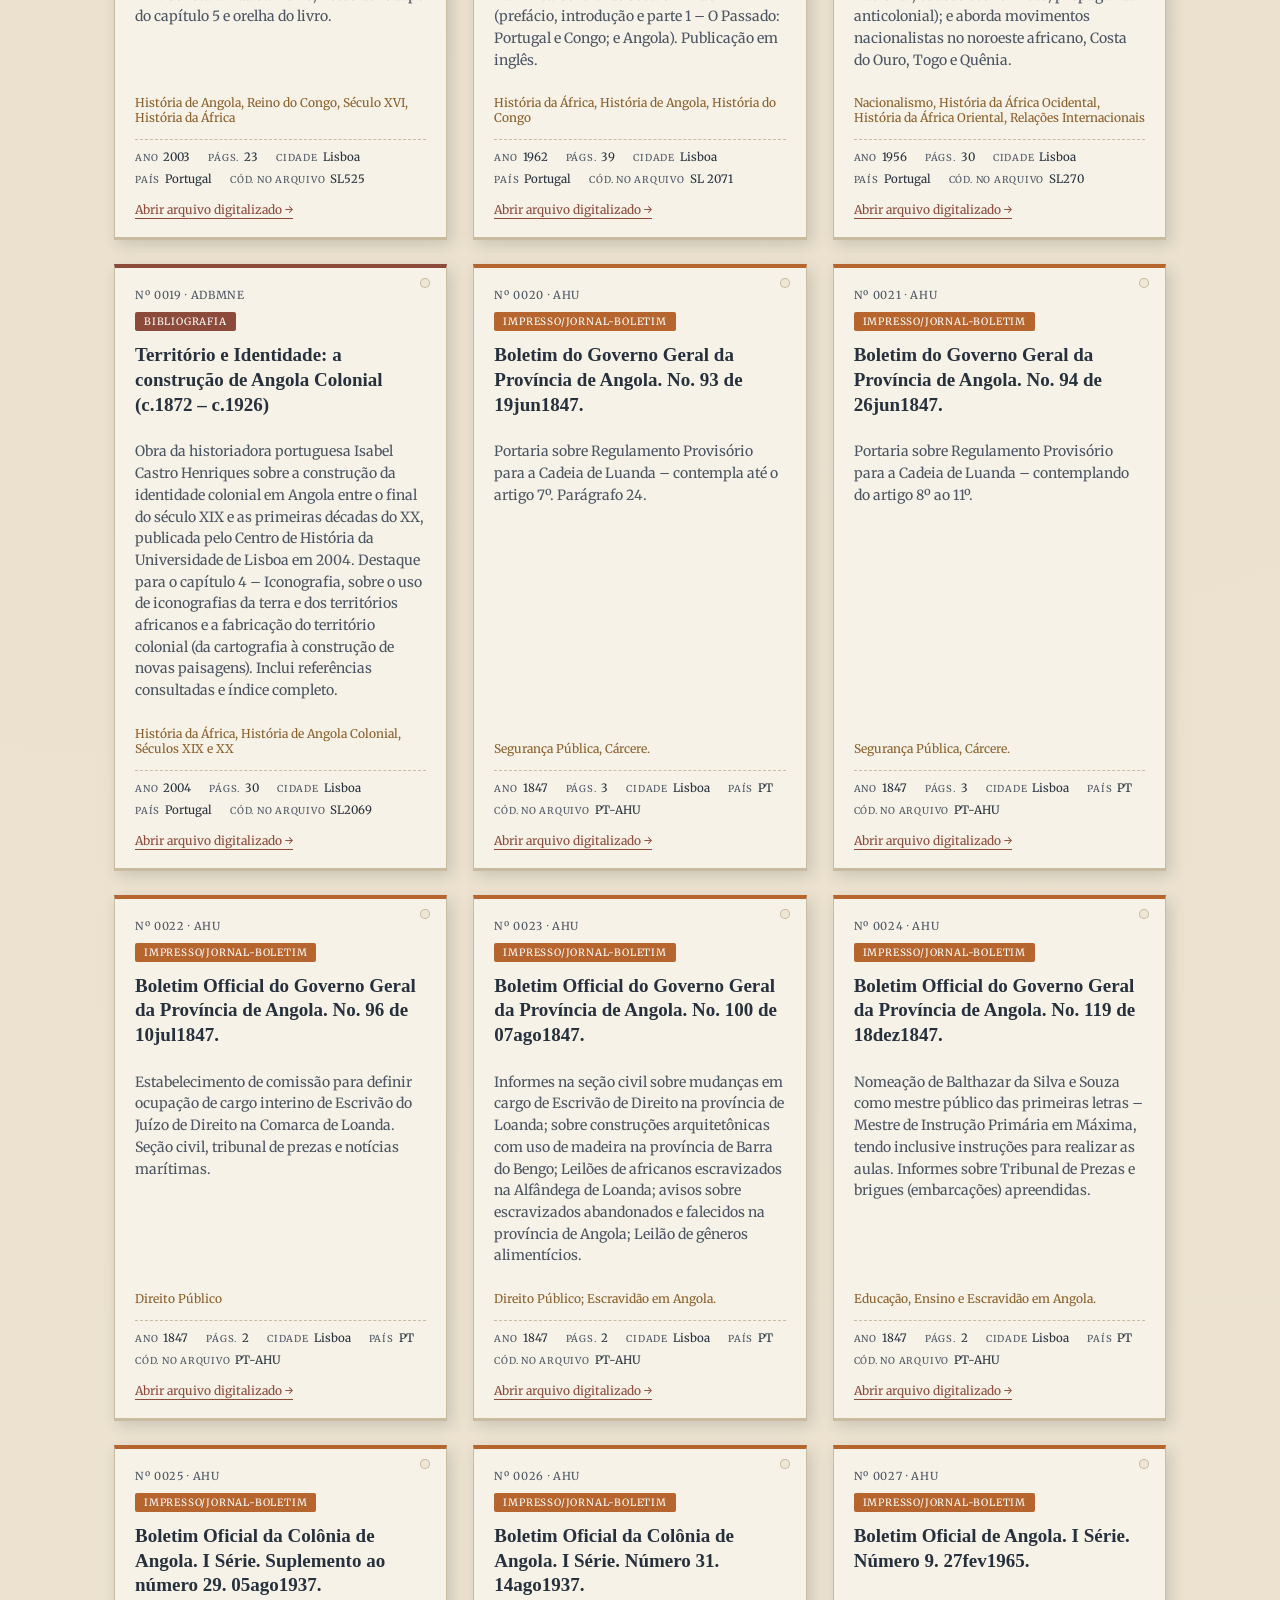
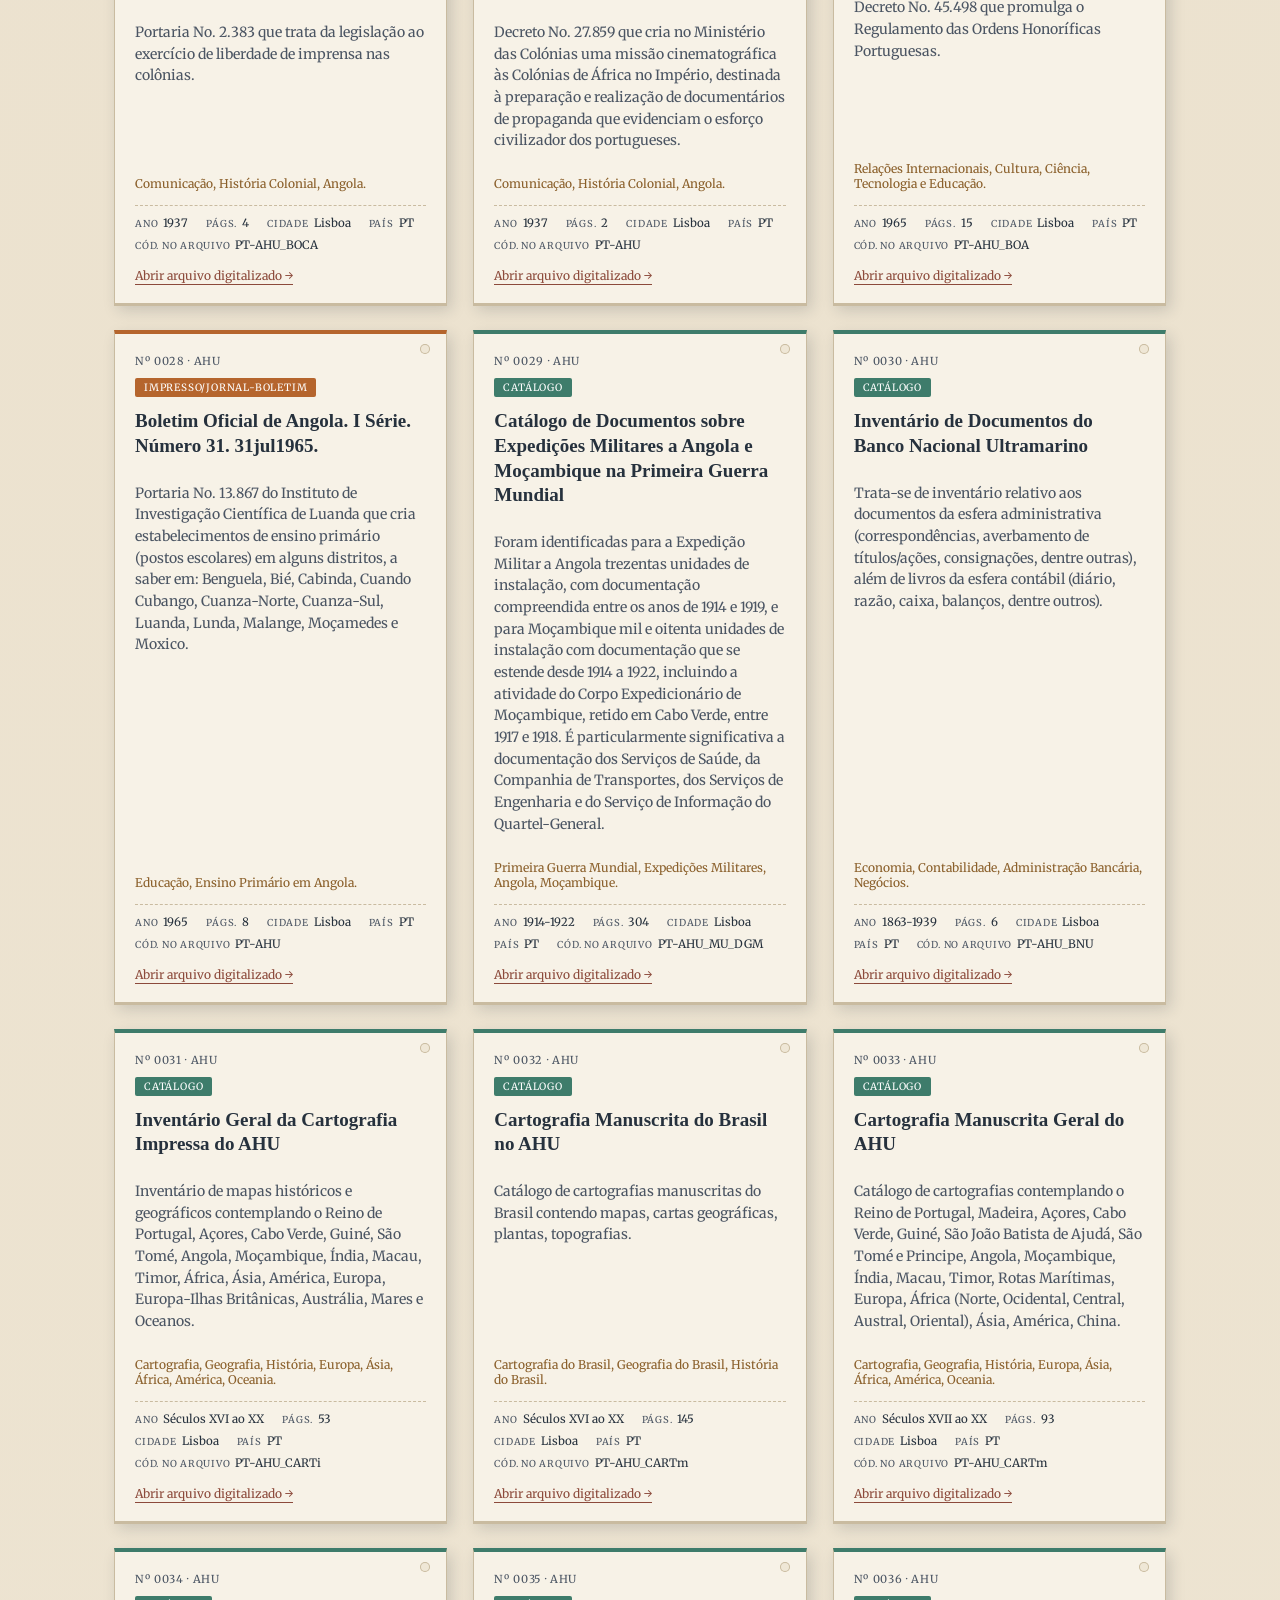
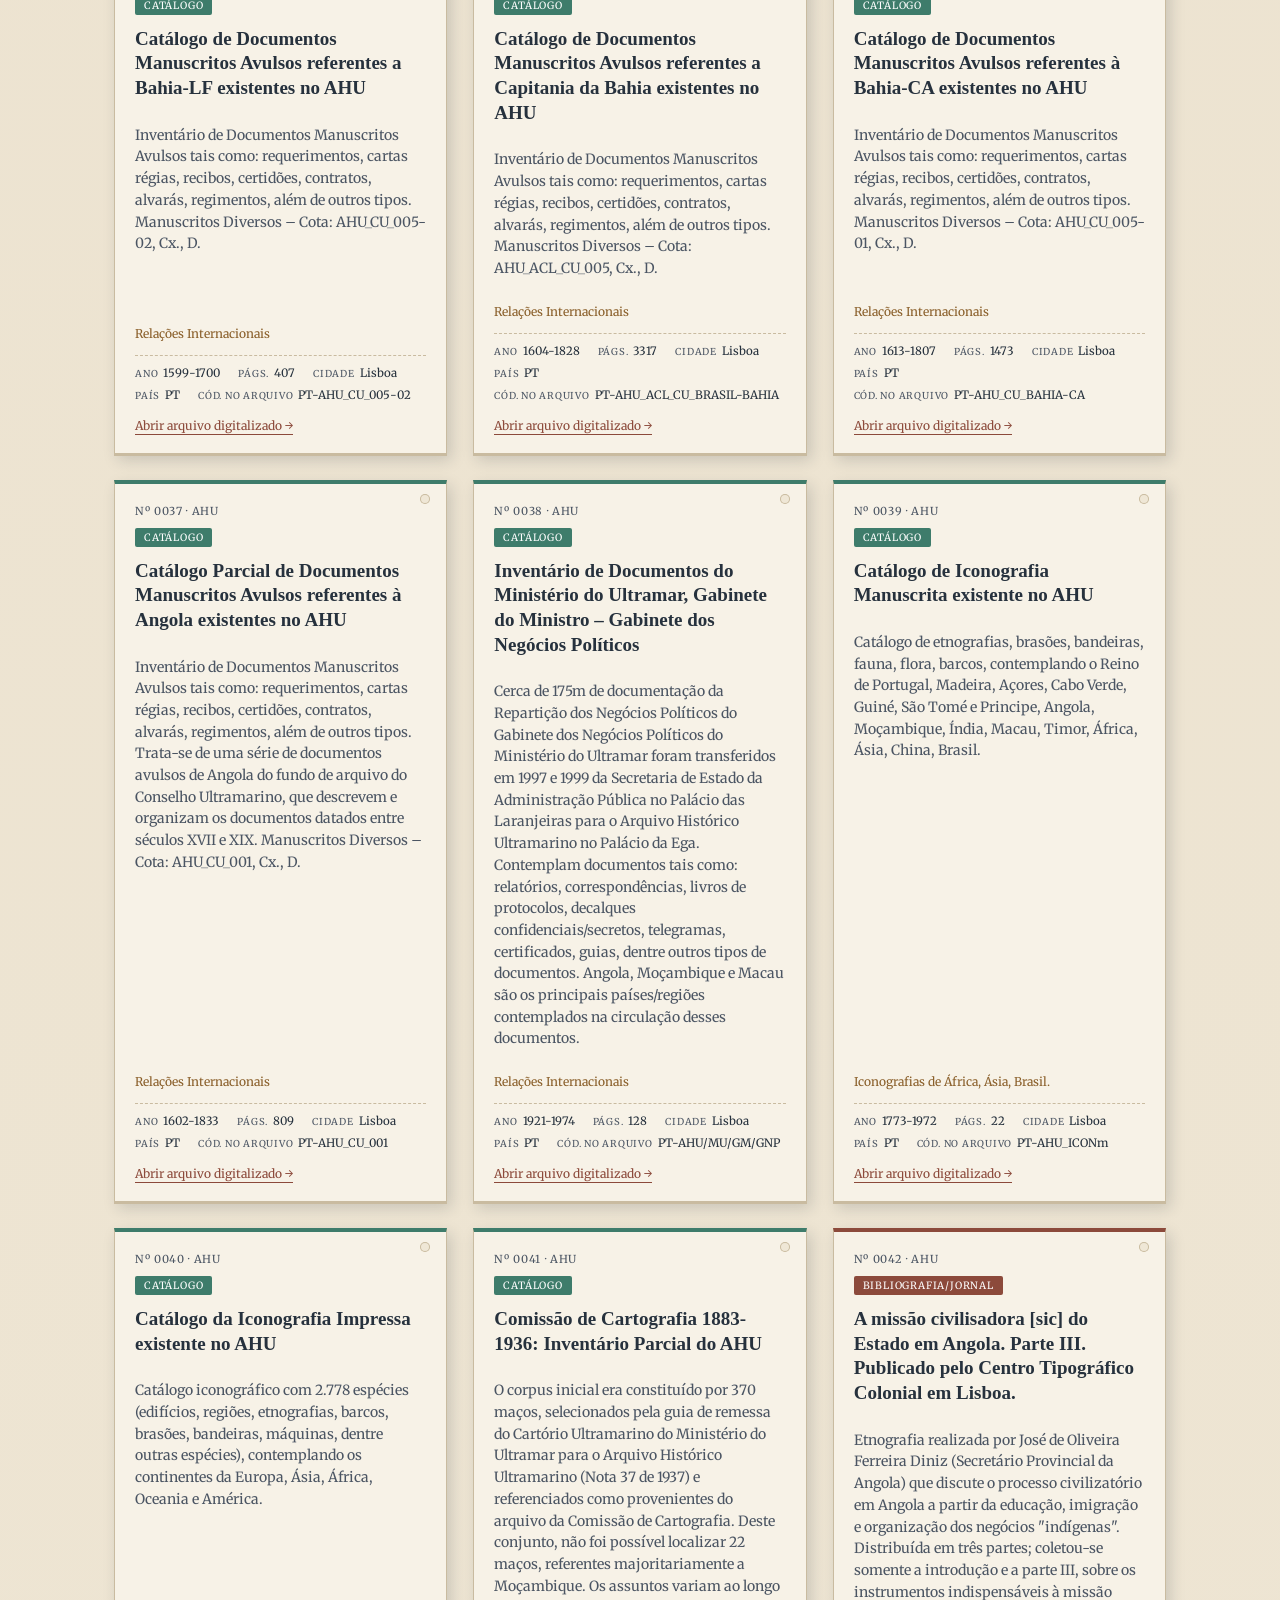
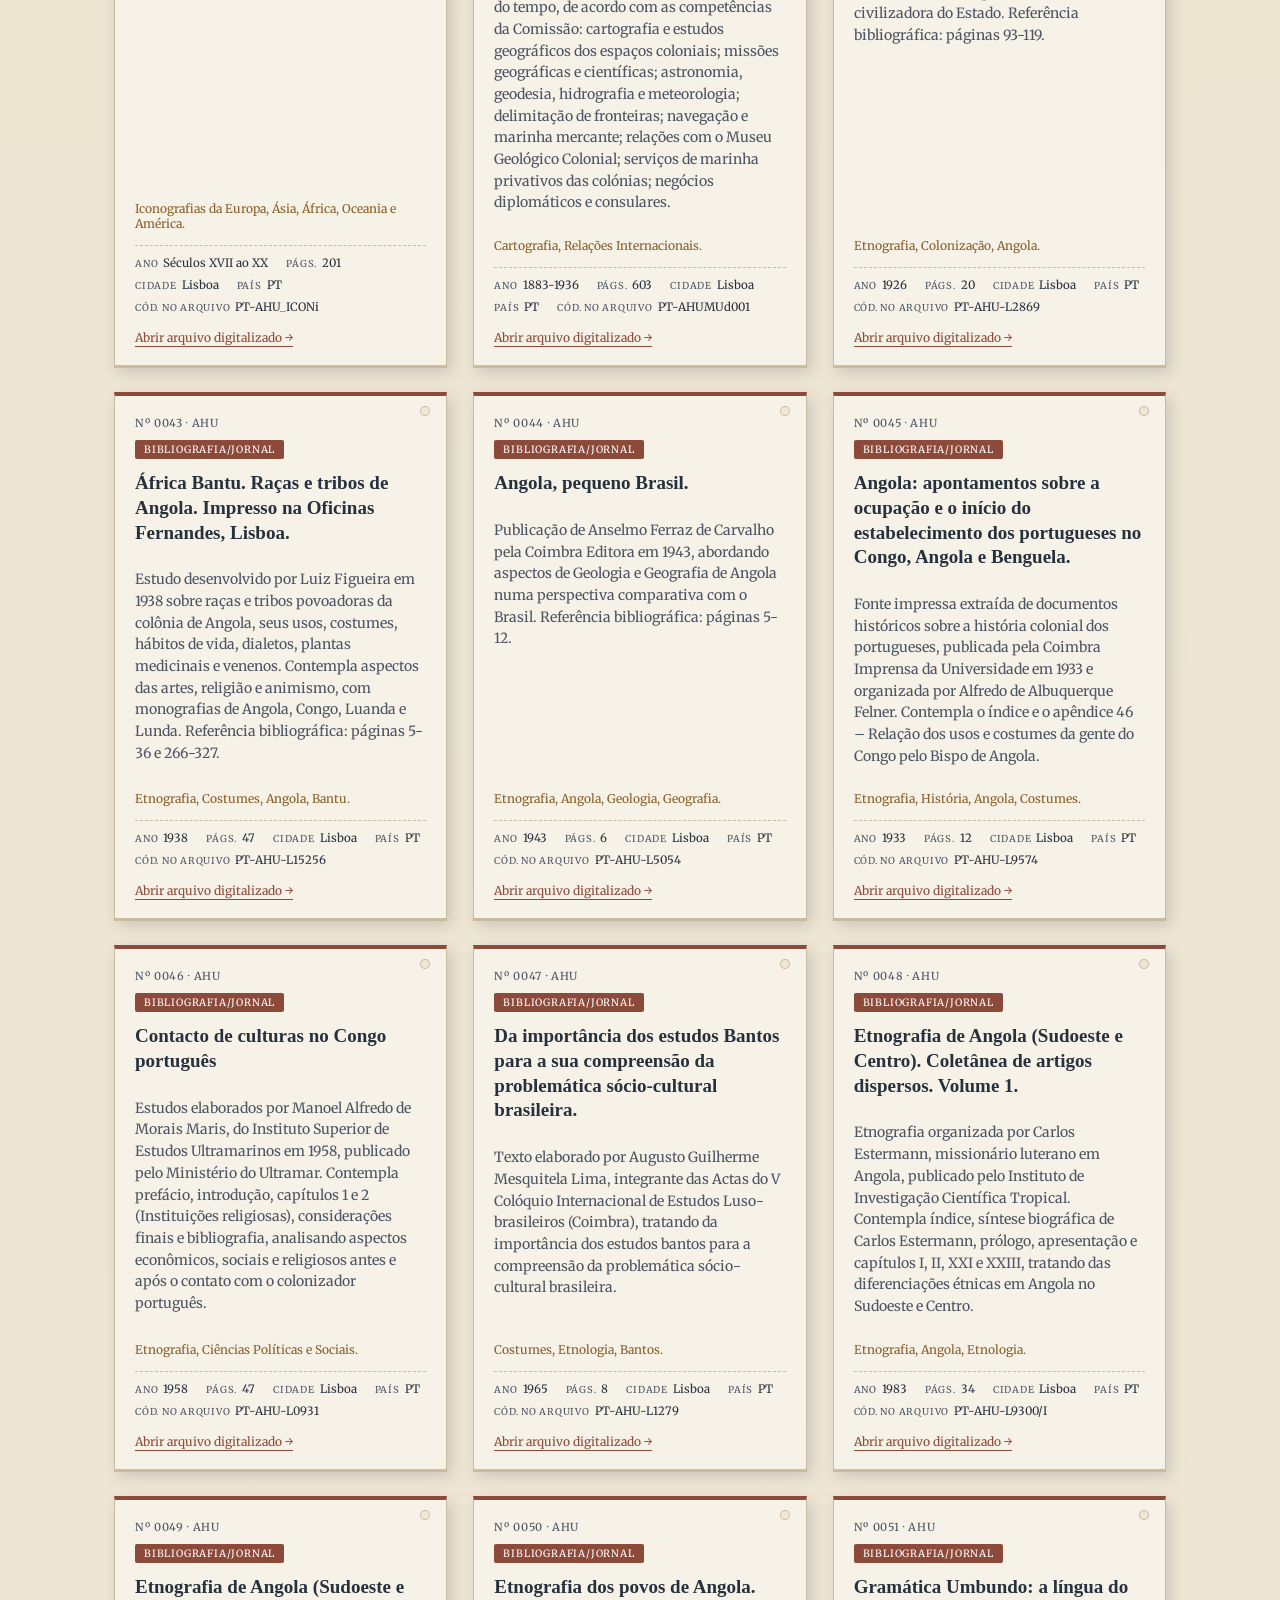
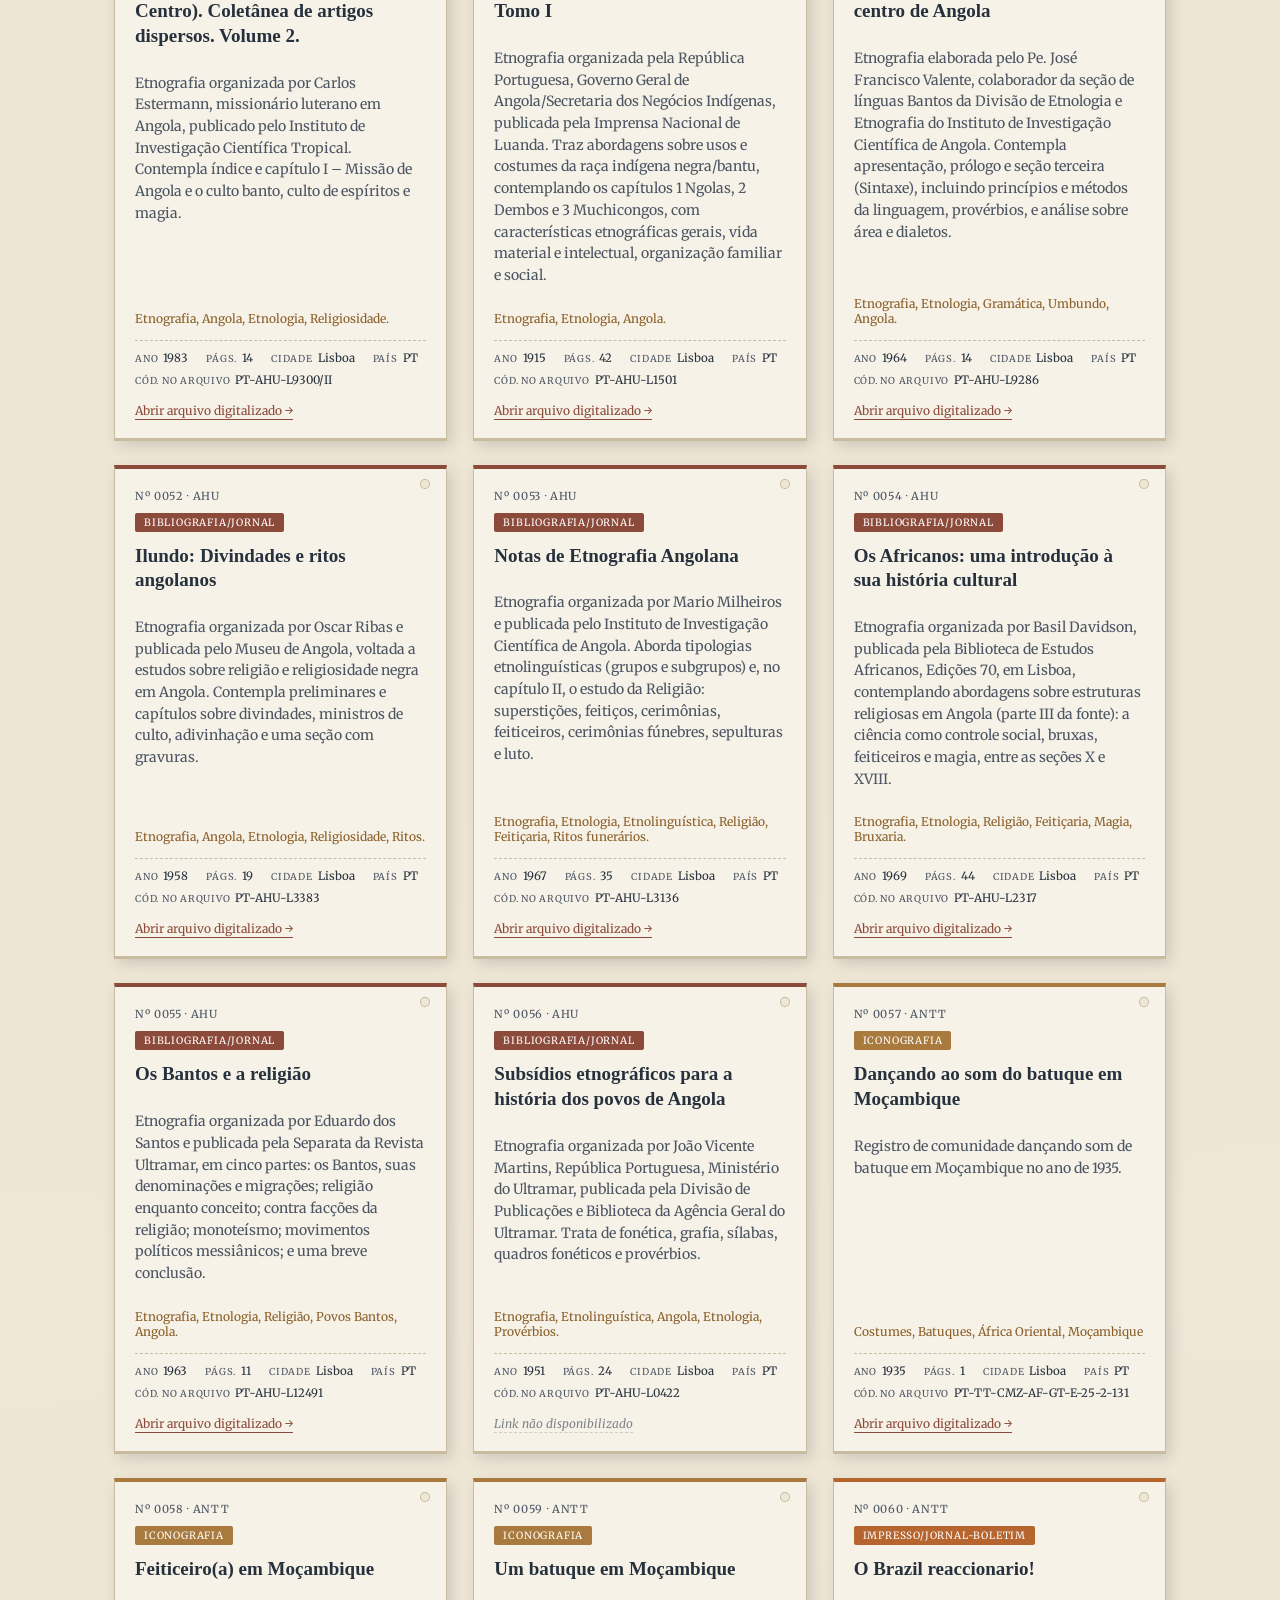
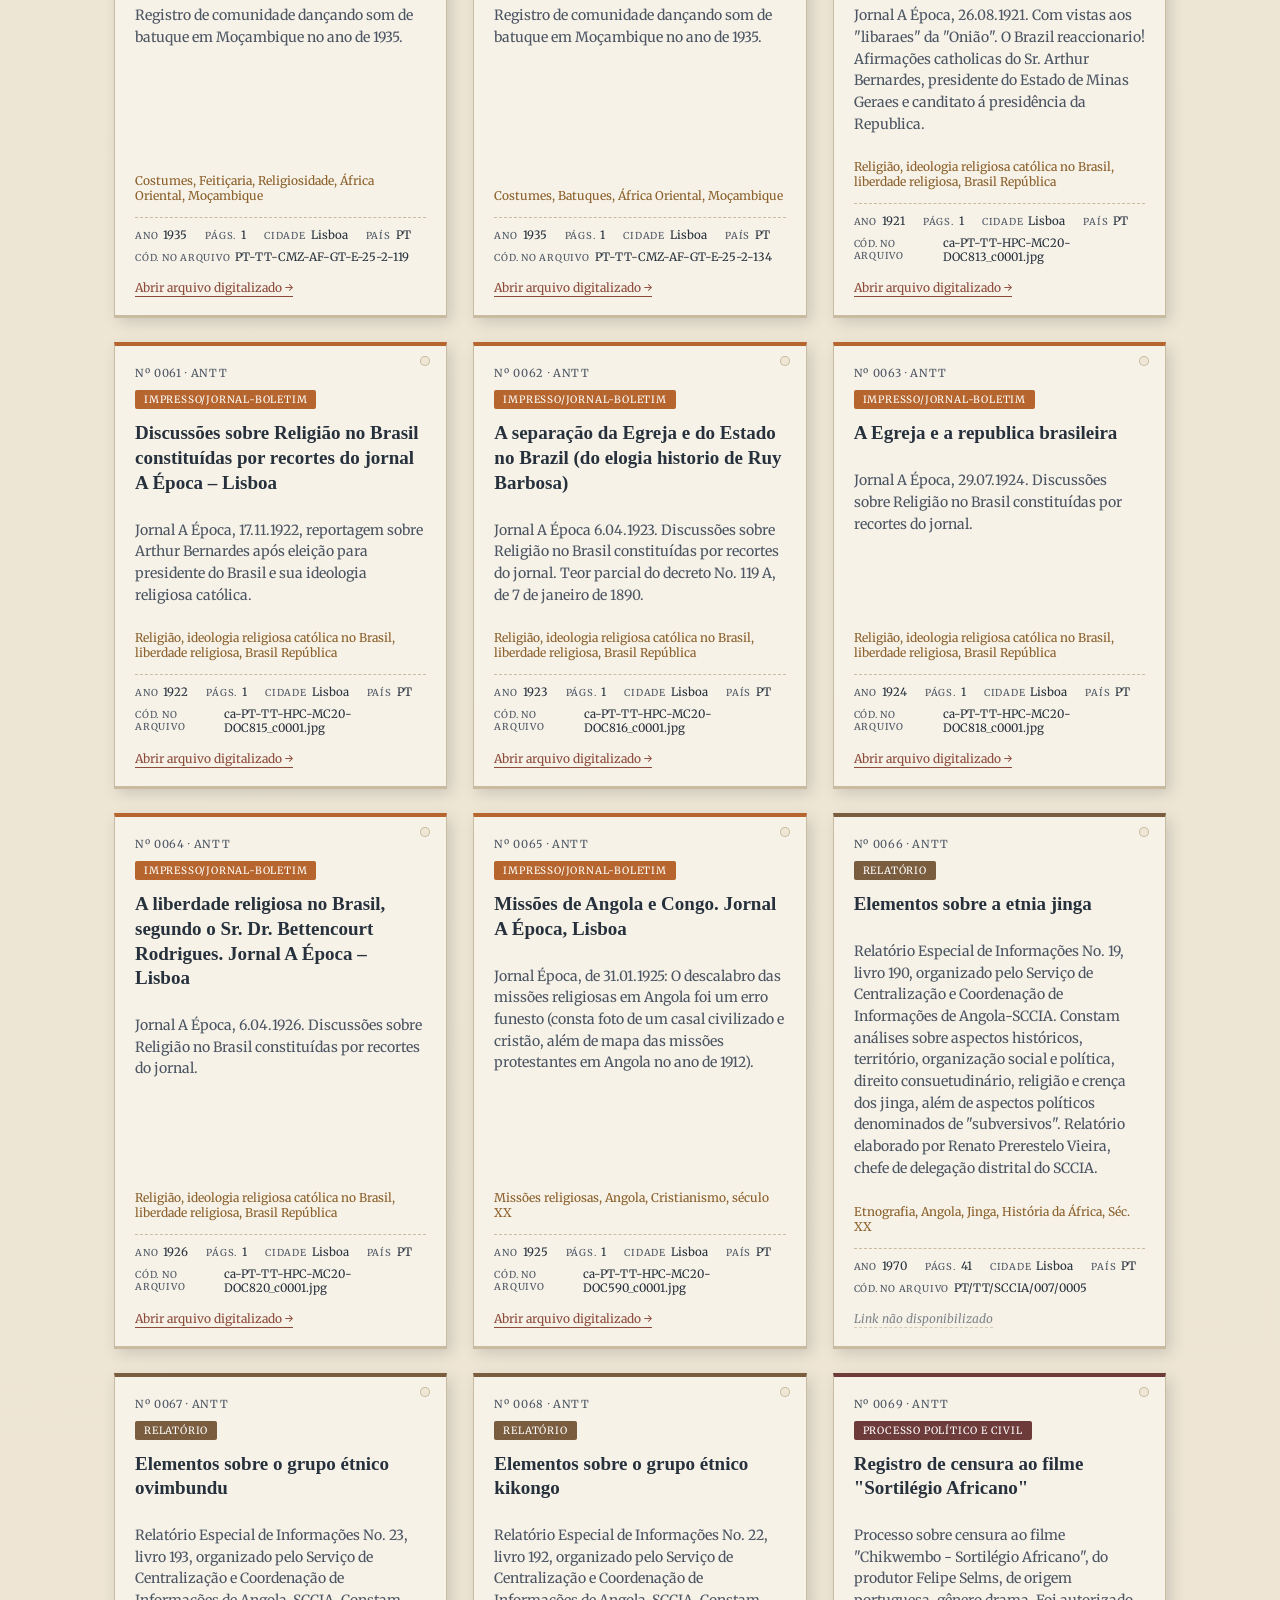
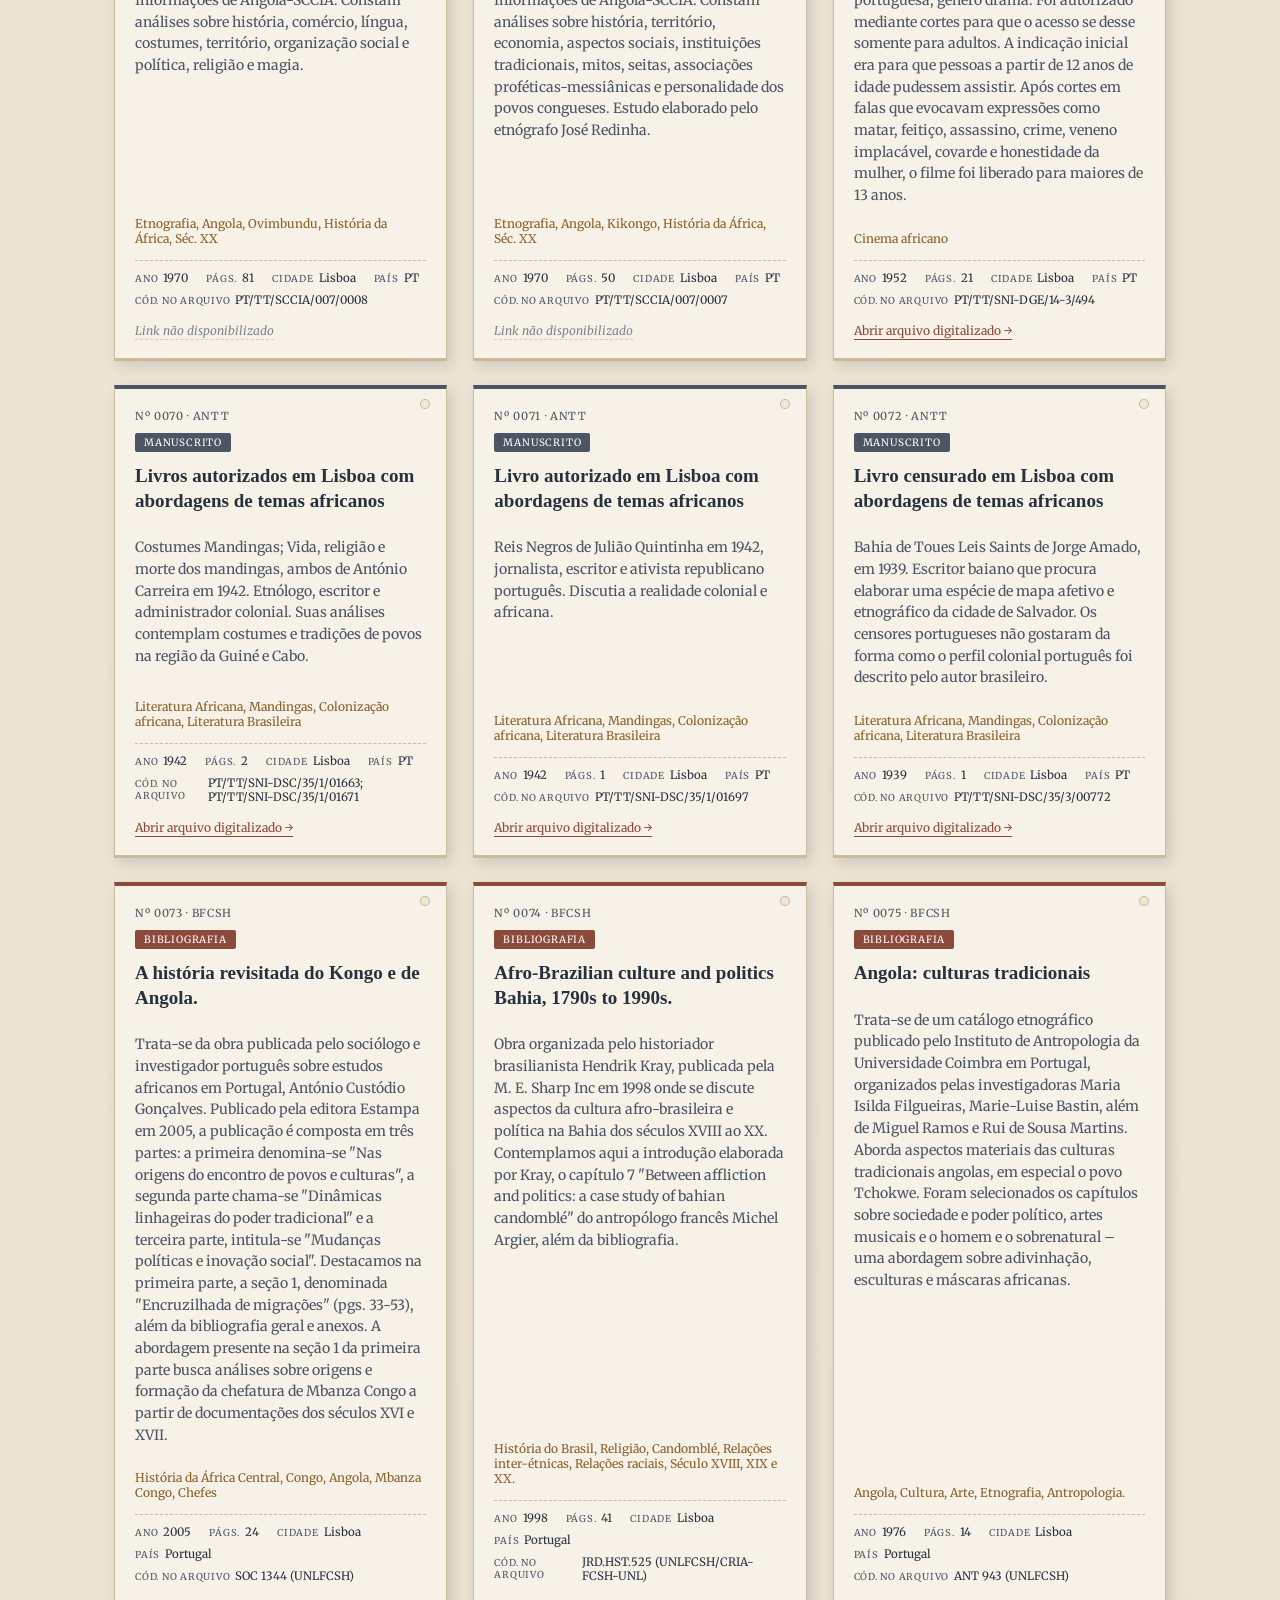
==== commit db4432f3: "Adiciona contador de visitas ao site Registra uma visita por navegador usando localStorage e mantém " ====
--- a/index.html
+++ b/index.html
@@ -133,6 +133,7 @@
 </main>
 <footer>Repositório digital de fontes históricas localizadas em arquivos e bibliotecas - Mapas, Impressos/Jornais, Etnografias, Catálogos, Processos, Relatórios e Bibliografias de acervos em Portugal e no Brasil.</footer>
 <script src="js/traducao.js" defer></script>
+<script src="js/contador.js" defer></script>
 <script src="js/fichario.js" defer></script>
 </body>
 </html>
--- a/css/site.css
+++ b/css/site.css
@@ -260,15 +260,18 @@
     justify-content:center;
     gap:6px;
   }
-  /* Mantém "Parceiros" e "Direitos Autorais" juntos: no celular o grupo é
-     transparente; em telas maiores os dois quebram de linha como um bloco só. */
-  .site-nav-par{ display:contents; }
+  /* Mantém "Parceiros" e "Direitos Autorais" juntos: no celular os dois
+     quebram e ficam centralizados; em telas maiores ficam lado a lado. */
+  .site-nav-par{
+    display:flex;
+    flex-wrap:wrap;
+    justify-content:center;
+    gap:6px;
+    max-width:100%;
+  }
+  .site-nav a{ display:inline-block; }
   @media (min-width:1024px){
-    .site-nav-par{
-      display:flex;
-      flex-wrap:nowrap;
-      gap:6px;
-    }
+    .site-nav-par{ flex-wrap:nowrap; }
     .site-nav-par a{ white-space:nowrap; }
   }
   .site-nav-row--fichario{
@@ -898,6 +901,8 @@
     flex-shrink:0;
     white-space:nowrap;
   }
+  /* Respiro extra entre a sigla e o seu significado */
+  .legenda-item > span:last-child{ margin-left:12px; }
   /* Alinha as descrições pela sigla mais larga de cada grupo (ex.: ADBMNE) */
   @supports (grid-template-columns: subgrid){
     .legenda-grupo{
